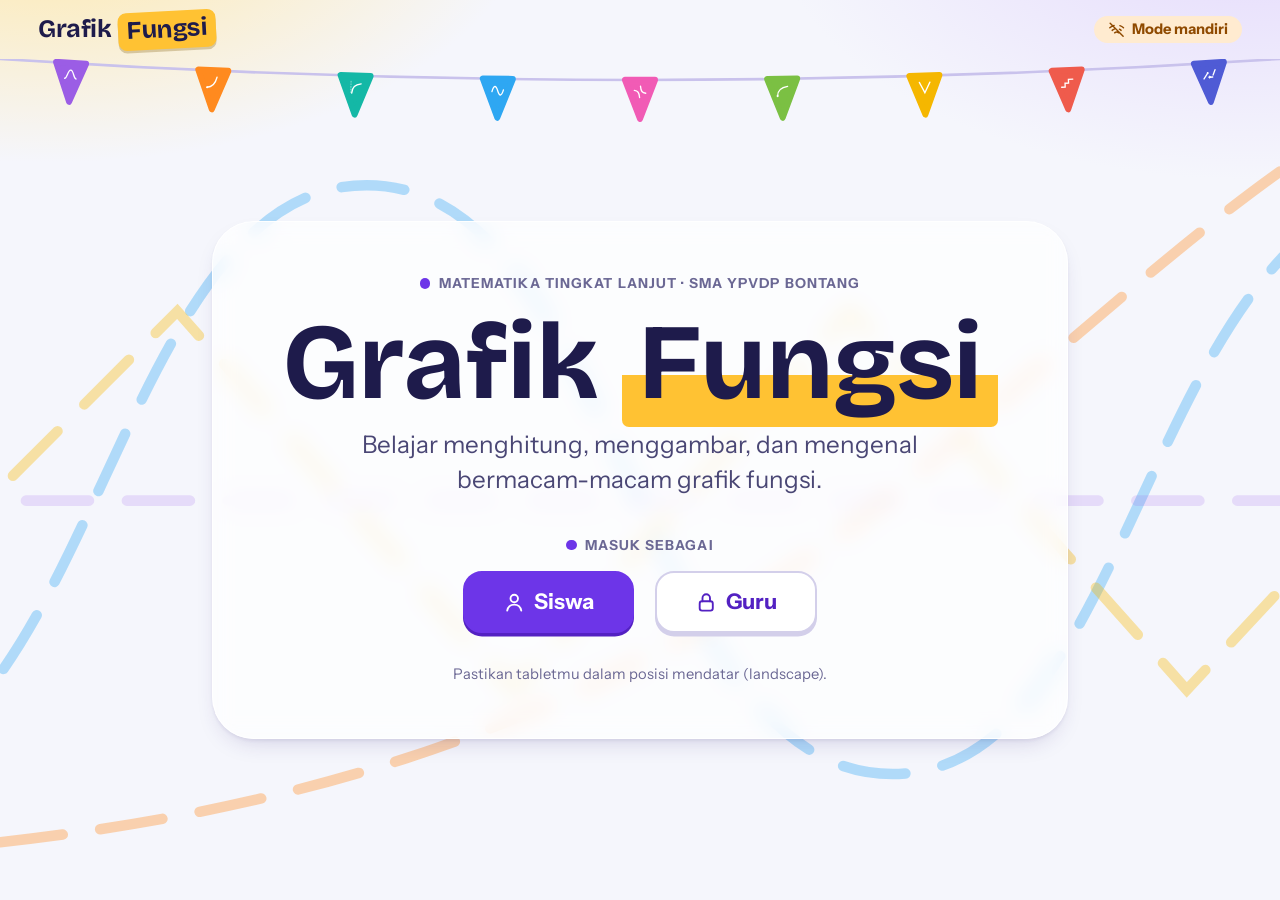
==== index.html @ 0c3e2376 "Sidang presentasi XI-G pertemuan 2: kelas xig2, deck per jenis, layar murid dan guru, bintang, soal," ====
<!doctype html>
<html lang="id">
<head>
<meta charset="utf-8">
<meta name="viewport" content="width=device-width, initial-scale=1, maximum-scale=1, user-scalable=no, viewport-fit=cover">
<meta name="color-scheme" content="light">
<meta name="theme-color" content="#F5F6FC">
<meta name="mobile-web-app-capable" content="yes">
<meta name="robots" content="noindex">
<title>Grafik Fungsi</title>
<style>@font-face{font-family:"Bricolage";font-weight:700;font-display:swap;src:url([data-uri])}@font-face{font-family:"Bricolage";font-weight:400;font-display:swap;src:url([data-uri])}@font-face{font-family:"Instrument";font-weight:400;font-display:swap;src:url([data-uri])}@font-face{font-family:"Instrument";font-weight:700;font-display:swap;src:url([data-uri])}@font-face{font-family:"Lora Math";font-style:italic;font-weight:400;font-display:swap;src:url([data-uri])}</style>
<style>/* Grafik Fungsi — tema cerah. Semua komponen kustom (tanpa tampilan bawaan peramban). Landscape saja. */
:root {
  color-scheme: light;
  --awan: #F5F6FC; --putih: #fff; --tinta: #1E1B4B; --tinta-2: #4A4775; --tinta-3: #6B6894; --garis: #E6E4F4; --garis-2: #D3CFEA;
  --markisa: #6D35E8; --markisa-tua: #5321C2; --markisa-muda: #F3EEFE; --markisa-100: #E4D9FC;
  --mentari: #FFC233; --mentari-100: #FFF1C7; --mentari-800: #7A5600;
  --mint: #12B886; --mint-100: #DDF7EE; --mint-800: #0A6B50;
  --koral: #F2495C; --koral-100: #FFE3E7; --koral-800: #B5192D;
  --jingga: #FF9F1C; --jingga-100: #FFEBD0; --jingga-800: #8F4A00;
  /* sembilan keluarga fungsi */
  --f-poli: #9B5DE5; --f-poli-t: #F0E8FC; --f-poli-d: #5E2CA5;
  --f-eksp: #FF8A1F; --f-eksp-t: #FFEFD9; --f-eksp-d: #A8520A;
  --f-log: #14B8A6; --f-log-t: #DDF8F4; --f-log-d: #0B6B60;
  --f-trig: #2EA7F2; --f-trig-t: #E1F3FE; --f-trig-d: #0A6399;
  --f-rasional: #F15BB5; --f-rasional-t: #FDE6F3; --f-rasional-d: #A3196F;
  --f-akar: #7BC043; --f-akar-t: #EAF7DC; --f-akar-d: #3F6F10;
  --f-mutlak: #F5B700; --f-mutlak-t: #FFF3CC; --f-mutlak-d: #7A5A00;
  --f-tangga: #EF5B4C; --f-tangga-t: #FFE5E1; --f-tangga-d: #A2271B;
  --f-sepotong: #4F5BD5; --f-sepotong-t: #E6E8FB; --f-sepotong-d: #2B3499;
  --r: .9rem; --r-lg: 1.3rem; --bayang: 0 .1rem .2rem rgba(48,30,120,.07), 0 .6rem 1.4rem -.6rem rgba(48,30,120,.22);
  --tampil: "Bricolage", "Segoe UI", system-ui, sans-serif; --isi: "Instrument", "Segoe UI", system-ui, sans-serif; --mat: "Lora Math", "Cambria Math", Cambria, Georgia, "Times New Roman", serif;
  --ease: cubic-bezier(.2,.8,.2,1); --pegas: cubic-bezier(.34,1.56,.64,1);
}
* { box-sizing: border-box; -webkit-tap-highlight-color: transparent; }
html { font-size: max(11px, min(calc(100vw / 74), calc(100vh / 51))); height: 100%; overflow: hidden; -webkit-text-size-adjust: 100%; }
body { margin: 0; height: 100%; overflow: hidden; font-family: var(--isi); font-size: 1.05rem; line-height: 1.45; color: var(--tinta); background: var(--awan); -webkit-font-smoothing: antialiased; user-select: none; -webkit-user-select: none; touch-action: manipulation; overscroll-behavior: none; }
h1, h2, h3, h4 { font-family: var(--tampil); margin: 0 0 .3em; line-height: 1.1; letter-spacing: -.01em; }
h1 { font-size: 2.6rem; } h2 { font-size: 1.9rem; } h3 { font-size: 1.25rem; } p { margin: 0 0 .6em; }
button { font: inherit; color: inherit; }
[hidden] { display: none !important; }
.kode, input { user-select: text; -webkit-user-select: text; }
.muted { color: var(--tinta-3); } .kecil { font-size: .85rem; } .tengah { text-align: center; } .tebal { font-weight: 700; }
.mat { font-family: var(--mat); font-style: italic; }

/* ---------- scrollbar kustom ---------- */
.gulir { overflow: auto; scrollbar-width: thin; scrollbar-color: var(--markisa) transparent; -webkit-overflow-scrolling: touch; }
.gulir::-webkit-scrollbar { width: .55rem; height: .55rem; }
.gulir::-webkit-scrollbar-track { background: transparent; }
.gulir::-webkit-scrollbar-thumb { background: var(--markisa-100); border-radius: 1rem; border: .12rem solid transparent; background-clip: padding-box; }
.gulir::-webkit-scrollbar-thumb:hover, .gulir::-webkit-scrollbar-thumb:active { background: var(--markisa); background-clip: padding-box; }

/* ---------- kerangka aplikasi ---------- */
#app { position: fixed; inset: 0; display: flex; flex-direction: column; background:
  radial-gradient(40rem 22rem at 4% -6rem, #FFE7A3 0, rgba(255,231,163,0) 70%), radial-gradient(40rem 22rem at 98% -5rem, #E4D9FC 0, rgba(228,217,252,0) 70%), var(--awan); }
.bar-atas { flex: none; display: flex; align-items: center; gap: 1rem; padding: .55rem 2.2rem; height: 3.4rem; }
.logo { font-family: var(--tampil); font-weight: 700; font-size: 1.45rem; letter-spacing: -.02em; display: inline-flex; gap: .4rem; align-items: center; }
.logo b { background: var(--mentari); padding: 0 .35em .05em; border-radius: .5rem; transform: rotate(-3deg); display: inline-block; box-shadow: 0 .14rem 0 rgba(122,86,0,.28); }
.bar-atas .ruang { flex: 1; }
.bar-bawah { flex: none; display: flex; align-items: center; gap: .8rem; padding: .6rem 1.4rem .8rem; min-height: 4.2rem; }
.panggung { flex: 1; min-height: 0; position: relative; margin: .4rem 2.2rem 1rem; padding: 0; display: flex; flex-direction: column; }
.layar { position: absolute; inset: 0; display: flex; flex-direction: column; animation: masuk .45s var(--ease) both; }
@keyframes masuk { from { opacity: 0; transform: translateY(.8rem) scale(.99); } to { opacity: 1; transform: none; } }
@keyframes keluar { to { opacity: 0; transform: translateY(-.6rem); } }

/* ---------- komponen ---------- */
.btn { appearance: none; display: inline-flex; align-items: center; justify-content: center; gap: .5rem; min-height: 3rem; padding: 0 1.4rem; border: .14rem solid var(--markisa); border-radius: var(--r); background: var(--markisa); color: #fff; font-weight: 700; font-size: 1.05rem; cursor: pointer; box-shadow: 0 .2rem 0 var(--markisa-tua); transition: transform .08s, box-shadow .08s, background .15s, opacity .2s; touch-action: manipulation; white-space: nowrap; }
.btn:active { transform: translateY(.2rem); box-shadow: 0 0 0 var(--markisa-tua); }
.btn.sekunder { background: #fff; color: var(--markisa-tua); border-color: var(--garis-2); box-shadow: 0 .2rem 0 var(--garis-2); }
.btn.hijau { background: var(--mint); border-color: var(--mint); color: #04382A; box-shadow: 0 .2rem 0 #0C8F69; }
.btn.sorot { background: var(--mentari); border-color: var(--mentari); color: var(--tinta); box-shadow: 0 .2rem 0 #C79300; }
.btn.bahaya { background: var(--koral); border-color: var(--koral); box-shadow: 0 .2rem 0 #C32F42; }
.btn.besar { min-height: 3.6rem; font-size: 1.25rem; padding: 0 2.2rem; border-radius: 1.1rem; }
.btn.kecil { min-height: 2.4rem; padding: 0 .9rem; font-size: .9rem; border-radius: .7rem; }
.btn[disabled], .btn.mati { opacity: .45; pointer-events: none; box-shadow: none; }
.btn.denyut { animation: denyut 1.6s infinite; }
@keyframes denyut { 0%,100% { box-shadow: 0 .2rem 0 var(--markisa-tua), 0 0 0 0 rgba(109,53,232,.5); } 60% { box-shadow: 0 .2rem 0 var(--markisa-tua), 0 0 0 .9rem rgba(109,53,232,0); } }
.kartu { background: #fff; border: 1px solid var(--garis); border-radius: var(--r-lg); box-shadow: var(--bayang); padding: 1.1rem 1.3rem; }
.chip { display: inline-flex; align-items: center; gap: .4rem; padding: .15rem .8rem; border-radius: 99px; font-weight: 700; font-size: .85rem; background: var(--markisa-muda); color: var(--markisa-tua); white-space: nowrap; }
.chip.ok { background: var(--mint-100); color: var(--mint-800); } .chip.warn { background: var(--jingga-100); color: var(--jingga-800); } .chip.bad { background: var(--koral-100); color: var(--koral-800); } .chip.abu { background: #EEEDF7; color: var(--tinta-2); } .chip.sorot { background: var(--mentari-100); color: var(--mentari-800); }
.ik { width: 1.3rem; height: 1.3rem; flex: none; stroke: currentColor; fill: none; stroke-width: 2; stroke-linecap: round; stroke-linejoin: round; }
.ik.besar { width: 2rem; height: 2rem; } .ik.kecil { width: 1rem; height: 1rem; }
.eyebrow { display: inline-flex; align-items: center; gap: .5rem; font-size: .8rem; font-weight: 700; letter-spacing: .08em; text-transform: uppercase; color: var(--tinta-3); margin-bottom: .3rem; }
.eyebrow::before { content: ""; width: .6rem; height: .6rem; border-radius: 50%; background: var(--t, var(--markisa)); }
.baris { display: flex; gap: .8rem; align-items: center; } .kolom { display: flex; flex-direction: column; gap: .8rem; }
.fx-poli { --t: var(--f-poli); --tt: var(--f-poli-t); --td: var(--f-poli-d); } .fx-eksp { --t: var(--f-eksp); --tt: var(--f-eksp-t); --td: var(--f-eksp-d); }
.fx-log { --t: var(--f-log); --tt: var(--f-log-t); --td: var(--f-log-d); } .fx-trig { --t: var(--f-trig); --tt: var(--f-trig-t); --td: var(--f-trig-d); }
.fx-rasional { --t: var(--f-rasional); --tt: var(--f-rasional-t); --td: var(--f-rasional-d); } .fx-akar { --t: var(--f-akar); --tt: var(--f-akar-t); --td: var(--f-akar-d); }
.fx-mutlak { --t: var(--f-mutlak); --tt: var(--f-mutlak-t); --td: var(--f-mutlak-d); } .fx-tangga { --t: var(--f-tangga); --tt: var(--f-tangga-t); --td: var(--f-tangga-d); }
.fx-sepotong { --t: var(--f-sepotong); --tt: var(--f-sepotong-t); --td: var(--f-sepotong-d); }
.ubin { width: 3rem; height: 3rem; border-radius: .95rem; display: grid; place-items: center; flex: none; padding: .6rem; color: #fff; background: var(--t, var(--markisa)); box-shadow: 0 .2rem 0 rgba(30,27,75,.18); }
.ubin svg { width: 100%; height: 100%; stroke: currentColor; fill: none; stroke-width: 3; stroke-linecap: round; stroke-linejoin: round; }

/* ---------- dialog / popup ---------- */
.tirai { position: fixed; inset: 0; z-index: 500; background: rgba(30,27,75,.5); backdrop-filter: blur(.25rem); display: grid; place-items: center; padding: 1.5rem; animation: pudar .22s both; }
.tirai.tutup { animation: pudar-keluar .2s both; }
@keyframes pudar { from { opacity: 0; } } @keyframes pudar-keluar { to { opacity: 0; } }
.dialog { background: #fff; border-radius: 1.6rem; box-shadow: 0 2rem 4rem -1rem rgba(30,27,75,.5); width: min(46rem, 100%); max-height: 100%; display: flex; flex-direction: column; animation: muncul .35s var(--pegas) both; overflow: hidden; }
.tirai.tutup .dialog { animation: hilang .18s both; }
@keyframes muncul { from { opacity: 0; transform: scale(.88) translateY(1rem); } } @keyframes hilang { to { opacity: 0; transform: scale(.94); } }
.dialog .kepala { padding: 1.2rem 1.6rem .4rem; display: flex; gap: .8rem; align-items: center; }
.dialog .kepala h3 { margin: 0; font-size: 1.5rem; }
.dialog .badan { padding: .4rem 1.6rem 1rem; flex: 1; min-height: 0; font-size: 1.1rem; }
.dialog .kaki { padding: .8rem 1.6rem 1.3rem; display: flex; gap: .8rem; justify-content: flex-end; flex-wrap: wrap; }
.dialog.lebar { width: min(64rem, 100%); }
.dialog .tutup-x { margin-left: auto; width: 2.4rem; height: 2.4rem; border-radius: 50%; border: 0; background: #EEEDF7; display: grid; place-items: center; cursor: pointer; }
.toast { position: fixed; left: 50%; bottom: 5rem; transform: translateX(-50%); z-index: 600; background: var(--tinta); color: #fff; padding: .7rem 1.4rem; border-radius: 99px; font-weight: 700; box-shadow: var(--bayang); animation: naik .3s var(--pegas) both; display: flex; gap: .6rem; align-items: center; }
@keyframes naik { from { opacity: 0; transform: translate(-50%, 1rem); } }

/* ---------- papan ketik kustom ---------- */
.papan-ketik { display: grid; gap: .5rem; margin-top: .6rem; }
.papan-ketik .tampil { display: flex; gap: .5rem; justify-content: center; margin-bottom: .4rem; }
.papan-ketik .sel { width: 3.2rem; height: 4rem; border-radius: .9rem; border: .14rem solid var(--garis-2); display: grid; place-items: center; font-family: var(--tampil); font-weight: 700; font-size: 2rem; background: #fff; }
.papan-ketik .sel.isi { border-color: var(--markisa); background: var(--markisa-muda); color: var(--markisa-tua); }
.papan-ketik .tuts { display: grid; gap: .45rem; grid-template-columns: repeat(var(--kol, 8), 1fr); }
.papan-ketik .tut { min-height: 3rem; border-radius: .8rem; border: .12rem solid var(--garis); background: #fff; font-weight: 700; font-size: 1.2rem; cursor: pointer; box-shadow: 0 .15rem 0 var(--garis-2); touch-action: manipulation; }
.papan-ketik .tut:active { transform: translateY(.15rem); box-shadow: none; background: var(--markisa-muda); }
.papan-ketik .tut.fungsi { background: #EEEDF7; font-size: .95rem; }

/* ---------- putar tablet (hanya landscape) ---------- */
#putar { position: fixed; inset: 0; z-index: 9999; display: none; flex-direction: column; align-items: center; justify-content: center; gap: 2rem; background: linear-gradient(160deg, #6D35E8, #4F5BD5 55%, #2EA7F2); color: #fff; text-align: center; padding: 2rem; }
@media (orientation: portrait) { #putar { display: flex; } #app { visibility: hidden; } }
#putar h2 { color: #fff; font-size: 7vw; } #putar p { font-size: 4vw; opacity: .9; max-width: 80vw; }
.tablet { width: 28vw; height: 40vw; border: .9vw solid #fff; border-radius: 3.2vw; position: relative; animation: putar 3.2s var(--ease) infinite; box-shadow: 0 2vw 5vw rgba(0,0,0,.25); background: rgba(255,255,255,.12); }
.tablet::before { content: ""; position: absolute; left: 50%; bottom: 2.4vw; width: 5vw; height: 1vw; margin-left: -2.5vw; background: #fff; border-radius: 1vw; }
.tablet::after { content: ""; position: absolute; inset: 5vw 3vw 6vw; border-radius: 1.2vw; background: repeating-linear-gradient(0deg, rgba(255,255,255,.35) 0 1vw, transparent 1vw 3vw); }
@keyframes putar { 0%, 15% { transform: rotate(0); } 55%, 85% { transform: rotate(-90deg); } 100% { transform: rotate(0); } }
@media (prefers-reduced-motion: reduce) { .tablet, .btn.denyut { animation: none; } }

/* ---------- rumus ---------- */
.rumus { font-family: var(--mat); font-size: 3.2rem; line-height: 1.3; white-space: pre; }
.rumus .v { font-style: italic; } .rumus .tok { display: inline-block; transition: color .3s; }
.warna-x { color: var(--f-eksp); } .warna-y { color: var(--mint); } .warna-hasil { color: var(--markisa); }

.layar-angka { text-align: center; font-family: var(--tampil); font-size: 3rem; font-weight: 700; padding: .4rem; margin: .6rem auto; max-width: 18rem; border-radius: 1rem; background: var(--markisa-muda); color: var(--markisa-tua); min-height: 4.4rem; } .layar-angka.kosong { color: var(--garis-2); }
.tuts-angka { display: grid; grid-template-columns: repeat(3, 1fr); gap: .5rem; max-width: 18rem; margin: 0 auto; } .tuts-angka .tut { min-height: 3.3rem; border-radius: .8rem; border: .12rem solid var(--garis); background: #fff; font-weight: 700; font-size: 1.4rem; cursor: pointer; box-shadow: 0 .15rem 0 var(--garis-2); } .tuts-angka .tut:active { transform: translateY(.15rem); box-shadow: none; background: var(--markisa-muda); } .tuts-angka .tut.fungsi { background: #EEEDF7; }
.teks-soal-d { font-size: 1.5rem; line-height: 1.4; text-align: center; } .teks-soal-d i, .teks-soal i { font-family: var(--mat); }

/* ---------- matematika ---------- */
sup { font-size: .68em; line-height: 0; vertical-align: baseline; position: relative; top: -.62em; margin-left: .04em; } i { font-family: var(--mat); padding-right: .07em; }
.frak { display: inline-flex; flex-direction: column; align-items: center; vertical-align: middle; line-height: 1.15; font-size: .85em; } .frak .at { border-bottom: .08em solid currentColor; padding: 0 .25em; } .frak .bw { padding: 0 .25em; }
.akar { display: inline-flex; align-items: flex-end; } .akar .di { border-top: .07em solid currentColor; padding: 0 .15em; margin-left: -.04em; }
.cabang { display: inline-flex; align-items: center; gap: .3em; white-space: nowrap; } .kurawal { font-size: 3em; line-height: 1; font-weight: 300; transform: scaleX(.6); font-family: var(--isi); } .isi-cabang { display: flex; flex-direction: column; gap: .2em; text-align: left; }

sub { font-size: .68em; line-height: 0; vertical-align: baseline; position: relative; top: .32em; margin-left: .03em; }
.umum { margin-top: .5rem; padding-top: .45rem; border-top: .1rem dashed rgba(0,0,0,.18); font-family: var(--mat); font-size: 1.12rem; font-style: normal; font-weight: 400; line-height: 1.5; color: var(--td); } .umum span { display: block; font-family: var(--isi); font-size: .72rem; letter-spacing: .09em; text-transform: uppercase; font-weight: 700; margin-bottom: .1rem; opacity: .85; }

/* Pengantar (animasi bergaya motion graphic). Dipakai bersama oleh tablet siswa dan layar guru. */
.intro { position: absolute; inset: 0; display: flex; flex-direction: column; }
.intro .kepala-intro { flex: none; display: flex; align-items: center; gap: .8rem; padding: .5rem 1rem; margin-bottom: .7rem; background: #fff; border: 1px solid var(--garis); border-radius: 1.3rem; box-shadow: var(--bayang); }
.intro .kepala-intro h2 { margin: 0; font-size: 1.5rem; }
.intro .adegan { flex: 1; min-height: 0; position: relative; display: flex; align-items: stretch; justify-content: center; padding-bottom: .2rem; }
.intro .kendali { flex: none; display: flex; align-items: center; gap: .8rem; padding: .55rem .9rem; margin-top: .7rem; background: #fff; border: 1px solid var(--garis); border-radius: 1.3rem; box-shadow: var(--bayang); }
.intro .titik-langkah { flex: 1; display: flex; gap: .45rem; justify-content: center; }
.intro .titik-langkah i { width: .7rem; height: .7rem; border-radius: 50%; background: var(--garis-2); transition: all .3s var(--ease); }
.intro .titik-langkah i.sudah { background: var(--markisa-100); } .intro .titik-langkah i.aktif { width: 2rem; border-radius: .5rem; background: var(--markisa); }
.hero { margin: auto; text-align: center; max-width: 56rem; padding: 2rem 3rem; }
.hero h1 { font-size: 3.6rem; } .hero .hl { background: linear-gradient(transparent 58%, var(--mentari) 58%); padding: 0 .2em; }
.hero p { font-size: 1.35rem; color: var(--tinta-2); }
.pita { display: inline-flex; align-items: center; gap: .6rem; padding: .5rem 1.2rem; border-radius: 99px; background: var(--f-eksp-t); color: var(--f-eksp-d); font-weight: 700; font-size: 1.3rem; }
.sorotan { background: var(--mentari-100); border-radius: 1rem; padding: .8rem 1.2rem; font-size: 1.25rem; font-weight: 600; color: #5A4300; }
.subst { margin: auto; width: 100%; max-width: 62rem; display: flex; flex-direction: column; gap: .6rem; align-items: center; }
.subst .rumus { display: flex; align-items: baseline; gap: .1rem; }
.subst .rumus .tok { display: inline-block; min-width: .1rem; }
.subst .rumus .slot { color: var(--f-eksp); font-weight: 700; }
.subst .rumus .hasil { color: var(--mint); font-weight: 700; } .subst .rumus .antara { color: var(--markisa); font-weight: 700; }
.subst .baris-rumus { min-height: 4.4rem; display: flex; align-items: center; justify-content: center; opacity: 0; transform: translateY(.8rem); }
.subst .cip-x { display: inline-flex; align-items: center; gap: .5rem; background: var(--f-eksp); color: #fff; font-family: var(--mat); font-style: italic; font-size: 2rem; font-weight: 700; padding: .2rem 1.1rem; border-radius: 1rem; box-shadow: 0 .25rem 0 rgba(143,74,0,.35); opacity: 0; }
.subst .titik-hasil { opacity: 0; display: inline-flex; gap: .7rem; align-items: center; background: var(--markisa-muda); border: .14rem solid var(--markisa); border-radius: 1.2rem; padding: .5rem 1.4rem; font-size: 1.6rem; font-weight: 700; color: var(--markisa-tua); }
.subst .titik-hasil .mat { font-size: 2rem; }
.terbang { position: fixed; z-index: 300; pointer-events: none; background: var(--f-eksp); color: #fff; font-family: var(--mat); font-style: italic; font-weight: 700; font-size: 1.8rem; padding: .1rem .8rem; border-radius: .8rem; }
.mesin-adegan { flex: 1; display: grid; grid-template-columns: 1fr 1.25fr 1fr; gap: 1rem; align-items: center; padding: .4rem 0; }
.baki { background: #fff; border: .14rem dashed var(--garis-2); border-radius: 1.3rem; padding: .8rem; min-height: 15rem; display: flex; flex-direction: column; gap: .6rem; align-items: center; }
.baki h4 { margin: 0 0 .2rem; font-size: 1.05rem; color: var(--tinta-3); text-transform: uppercase; letter-spacing: .06em; }
.chip-angka { min-width: 4.8rem; padding: .5rem 1rem; border-radius: 1rem; text-align: center; font-family: var(--mat); font-style: italic; font-weight: 700; font-size: 2rem; cursor: grab; background: var(--f-eksp); color: #fff; box-shadow: 0 .25rem 0 rgba(143,74,0,.35); user-select: none; touch-action: none; animation: goyang 2.4s ease-in-out infinite; }
.chip-angka.pakai { animation: none; opacity: .25; pointer-events: none; }
.chip-angka.keluar { background: var(--mint); box-shadow: 0 .25rem 0 rgba(10,107,80,.4); cursor: default; animation: none; }
@keyframes goyang { 0%,100% { transform: rotate(-2deg); } 50% { transform: rotate(2deg) translateY(-.15rem); } }
.mesin { position: relative; background: linear-gradient(160deg, #6D35E8, #4F5BD5); border-radius: 2rem; color: #fff; padding: 1.1rem 1.3rem 1.4rem; text-align: center; box-shadow: 0 .6rem 0 #3C169A, 0 2rem 3rem -1rem rgba(60,22,154,.5); }
.mesin .judul-mesin { font-family: var(--mat); font-size: 1.9rem; font-weight: 700; margin-bottom: .6rem; }
.mesin .lubang { margin: 0 auto; width: 70%; height: 4.2rem; border-radius: 1rem; background: rgba(0,0,0,.28); display: grid; place-items: center; font-size: 1rem; color: rgba(255,255,255,.75); border: .14rem dashed rgba(255,255,255,.4); transition: all .2s; }
.mesin .lubang.sambut { background: rgba(255,194,51,.35); border-color: var(--mentari); transform: scale(1.04); }
.mesin .roda-baris { display: flex; justify-content: center; gap: .6rem; margin: .8rem 0; }
.roda { width: 3.8rem; height: 3.8rem; } .roda svg { width: 100%; height: 100%; }
.mesin.jalan .roda svg { animation: gir 1.1s linear infinite; } .mesin.jalan .roda:nth-child(2) svg { animation-direction: reverse; }
@keyframes gir { to { transform: rotate(360deg); } }
.mesin.jalan { animation: getar .12s linear infinite; }
@keyframes getar { 0% { transform: translate(0,0); } 25% { transform: translate(.12rem,-.08rem); } 75% { transform: translate(-.12rem,.08rem); } }
.layar-hitung { background: #0F0C2E; border-radius: .9rem; padding: .5rem; min-height: 3rem; font-family: var(--mat); font-size: 1.5rem; color: #9CF5D3; display: grid; place-items: center; }
.corong { margin: .6rem auto 0; width: 34%; height: 1.4rem; background: rgba(0,0,0,.35); border-radius: 0 0 1.2rem 1.2rem; }
.panel-titik { margin-top: .6rem; background: #fff; border: 1px solid var(--garis); border-radius: 1.2rem; padding: .6rem 1rem; display: flex; align-items: center; gap: .6rem; flex-wrap: wrap; min-height: 3.6rem; }
.panel-titik .lab { font-weight: 700; color: var(--tinta-3); font-size: .9rem; text-transform: uppercase; letter-spacing: .05em; }
.cip-titik { display: inline-flex; align-items: center; padding: .15rem .8rem; border-radius: .8rem; background: var(--markisa-muda); color: var(--markisa-tua); font-weight: 700; font-size: 1.15rem; border: .1rem solid var(--markisa-100); }
.plot-adegan { flex: 1; display: grid; grid-template-columns: 17rem 1fr; gap: 1rem; min-height: 0; }
.tabel-titik { background: #fff; border: 1px solid var(--garis); border-radius: 1.2rem; padding: .8rem; display: flex; flex-direction: column; gap: .4rem; align-self: center; }
.tabel-titik .b { display: grid; grid-template-columns: 1fr 1fr; gap: .4rem; text-align: center; font-weight: 700; padding: .35rem; border-radius: .7rem; font-size: 1.2rem; background: #F8F7FD; transition: all .3s; }
.tabel-titik .b.kepala { background: transparent; font-size: .85rem; color: var(--tinta-3); text-transform: uppercase; letter-spacing: .04em; }
.tabel-titik .b.sorot { background: var(--mentari-100); transform: scale(1.06); box-shadow: 0 .3rem 1rem -.3rem rgba(122,86,0,.4); }
.tabel-titik .b.selesai { background: var(--markisa-muda); color: var(--markisa-tua); }
.kotak-grafik { position: relative; min-height: 0; display: flex; flex-direction: column; }
.kotak-grafik .wadah { flex: 1; min-height: 0; background: #fff; border: 1px solid var(--garis); border-radius: 1.4rem; padding: .6rem; box-shadow: var(--bayang); }
.kotak-grafik .keterangan { position: static; flex: none; margin: 0 0 .5rem .3rem; display: flex; gap: .5rem; flex-wrap: wrap; }
.denyut-label { animation: denyutl 1s ease-in-out 3; } @keyframes denyutl { 50% { transform: scale(1.35); } }
.galeri { flex: 1; display: grid; grid-template-columns: 14rem 1fr; gap: 1rem; min-height: 0; }
.galeri .daftar { display: flex; flex-direction: column; gap: .35rem; padding-right: .3rem; }
.galeri .tab { display: flex; align-items: center; gap: .6rem; padding: .35rem .6rem .35rem .4rem; border-radius: 1rem; border: .12rem solid transparent; background: #fff; cursor: pointer; text-align: left; font-weight: 700; font-size: .95rem; color: var(--tinta-2); position: relative; }
.galeri .tab .ubin { width: 2.2rem; height: 2.2rem; padding: .4rem; border-radius: .7rem; }
.galeri .tab.aktif { border-color: var(--t); background: var(--tt); color: var(--td); } .galeri .tab .centang { margin-left: auto; flex: none; color: var(--mint); opacity: 0; } .galeri .tab.lihat .centang { opacity: 1; }
.galeri .isi { display: grid; grid-template-columns: 1.15fr 1fr; gap: 1rem; min-height: 0; animation: masuk .4s var(--ease) both; }
.galeri .info { display: flex; flex-direction: column; gap: .7rem; min-height: 0; }
.galeri .rumus-kartu { background: var(--tt); border-radius: 1.2rem; padding: .7rem 1.1rem; color: var(--td); }
.galeri .rumus-kartu .mat { font-size: 2.1rem; font-style: normal; font-weight: 700; line-height: 1.2; }
.galeri ul { margin: .2rem 0 0; padding-left: 1.2rem; font-size: 1.05rem; } .galeri li { margin: .2rem 0; }
.seg-varian { display: flex; gap: .4rem; flex-wrap: wrap; }
.seg-varian button { border: .12rem solid var(--garis-2); background: #fff; border-radius: 99px; padding: .25rem .9rem; font-weight: 700; font-size: .9rem; cursor: pointer; color: var(--tinta-2); }
.seg-varian button.aktif { background: var(--t); border-color: var(--t); color: #fff; }
.tujuan-daftar { margin: auto; max-width: 56rem; display: flex; flex-direction: column; gap: .8rem; width: 100%; }
.tujuan { display: flex; gap: 1rem; align-items: center; background: #fff; border: 1px solid var(--garis); border-radius: 1.3rem; padding: .9rem 1.3rem; font-size: 1.3rem; font-weight: 600; box-shadow: var(--bayang); opacity: 0; transform: translateX(2rem); }
.tujuan .no { width: 2.8rem; height: 2.8rem; border-radius: 50%; background: var(--markisa); color: #fff; display: grid; place-items: center; font-family: var(--tampil); font-weight: 700; font-size: 1.4rem; flex: none; }
.konfeti { position: fixed; width: .6rem; height: 1rem; z-index: 450; pointer-events: none; border-radius: .15rem; }

.layar-hitung { white-space: nowrap; overflow: hidden; display: block; text-align: center; line-height: 2.1rem; }

.kecepatan { display: flex; align-items: center; gap: .35rem; padding: .2rem .3rem .2rem .7rem; border: 1px solid var(--garis); border-radius: 99px; background: #F8F7FD; } .kecepatan button { min-width: 2.6rem; min-height: 2.2rem; border: 0; border-radius: 99px; background: transparent; font-weight: 700; color: var(--tinta-2); cursor: pointer; } .kecepatan button.aktif { background: var(--markisa); color: #fff; box-shadow: 0 .12rem 0 var(--markisa-tua); }
.chip-angka.ketuk { cursor: pointer; }

/* Tata letak layar-layar aplikasi (landscape). */
.layar.tengah-layar { align-items: center; justify-content: center; text-align: center; }
.tengah-isi { display: flex; flex-direction: column; align-items: center; justify-content: center; gap: .8rem; text-align: center; max-width: 50rem; margin: auto; }
.umpan { display: flex; gap: .6rem; align-items: center; padding: .6rem 1rem; border-radius: 1rem; background: var(--markisa-muda); color: var(--markisa-tua); font-weight: 600; }
.umpan.ok { background: var(--mint-100); color: var(--mint-800); } .umpan.hint { background: var(--mentari-100); color: var(--mentari-800); }
.spinner { width: 3.4rem; height: 3.4rem; border-radius: 50%; border: .4rem solid var(--markisa-100); border-top-color: var(--markisa); animation: gir 1s linear infinite; } @keyframes gir { to { transform: rotate(360deg); } }

/* selamat datang */
.welcome { position: absolute; inset: -.4rem -2.2rem -1rem; display: grid; place-items: center; overflow: hidden; text-align: center; }
.welcome .bg-kurva { position: absolute; inset: 0; } .welcome .bg-kurva svg { width: 100%; height: 100%; } .welcome .bg-kurva path { stroke-dasharray: 30 18; animation: alir 14s linear infinite; } @keyframes alir { to { stroke-dashoffset: -480; } }
.garland-welcome { position: absolute; left: 0; right: 0; top: -.4rem; height: 4.6rem; pointer-events: none; }
.isi-welcome { position: relative; z-index: 2; display: flex; flex-direction: column; align-items: center; gap: .6rem; padding: 3rem 4rem; background: rgba(255,255,255,.72); backdrop-filter: blur(.6rem); border-radius: 2.4rem; box-shadow: var(--bayang); border: 1px solid rgba(255,255,255,.9); animation: masuk .8s var(--ease) both; }
.judul-besar { font-size: 6.2rem; margin: 0; line-height: 1; } .judul-besar .hl { background: linear-gradient(transparent 60%, var(--mentari) 60%); padding: 0 .15em; border-radius: .4rem; }
.isi-welcome .sub { font-size: 1.4rem; color: var(--tinta-2); max-width: 40rem; margin-bottom: 1.2rem; }

/* kelas dan nama */
.kartu-kelas { display: flex; align-items: center; gap: 1.4rem; padding: 1.4rem 2rem; min-width: 34rem; text-align: left; background: #fff; border: .16rem solid var(--markisa); border-radius: 1.6rem; box-shadow: 0 .3rem 0 var(--markisa-tua), var(--bayang); cursor: pointer; }
.kartu-kelas:active { transform: translateY(.25rem); box-shadow: none; } .kartu-kelas .ubin { width: 4.6rem; height: 4.6rem; } .kartu-kelas .kelas-nama { font-family: var(--tampil); font-size: 2.2rem; font-weight: 700; } .kartu-kelas > .ik { margin-left: auto; color: var(--markisa); }
.nama-wrap { position: absolute; inset: 0; display: flex; flex-direction: column; }
.grid-nama { flex: 1; min-height: 0; display: grid; grid-template-columns: repeat(6, 1fr); grid-template-rows: repeat(4, 1fr); gap: .7rem; padding-bottom: .6rem; }
.tile-nama { position: relative; display: flex; flex-direction: column; align-items: center; justify-content: center; gap: .4rem; padding: .5rem .4rem; background: #fff; border: .12rem solid var(--garis); border-radius: 1.2rem; cursor: pointer; box-shadow: 0 .15rem 0 var(--garis-2); text-align: center; transition: transform .12s, border-color .15s; }
.tile-nama:active { transform: scale(.96); border-color: var(--t); }
.tile-nama .av { width: 2.8rem; height: 2.8rem; border-radius: 50%; background: var(--t); color: #fff; display: grid; place-items: center; font-family: var(--tampil); font-weight: 700; font-size: 1.05rem; }
.tile-nama .nm { font-weight: 700; font-size: .92rem; line-height: 1.15; max-height: 2.4em; overflow: hidden; }
.tile-nama.dipakai { background: #F4F3FA; } .tile-nama.dipakai .nm { color: var(--tinta-3); }
.tile-nama .lencana-n { position: absolute; top: .35rem; right: .35rem; display: inline-flex; gap: .2rem; align-items: center; font-size: .68rem; font-weight: 700; padding: .1rem .45rem; border-radius: 99px; background: var(--jingga-100); color: var(--jingga-800); }

/* tes awal */
.tes-wrap { position: absolute; inset: 0; display: grid; grid-template-columns: 1fr 19rem; gap: 1rem; }
.soal-kartu { display: flex; flex-direction: column; min-height: 0; padding: 1.4rem 1.8rem; }
.teks-soal { font-size: 2.2rem; line-height: 1.4; margin: .2rem 0 1.1rem; } .teks-soal i, .opsi i { font-family: var(--mat); }
.opsi-wrap { display: grid; grid-template-columns: 1fr 1fr; gap: .7rem; }
.opsi { display: flex; gap: .8rem; align-items: center; text-align: left; width: 100%; min-height: 5rem; padding: .6rem 1rem; border: .14rem solid var(--garis); border-radius: 1rem; background: #fff; font-size: 1.45rem; font-weight: 600; cursor: pointer; transition: border-color .15s, background .15s, transform .08s; touch-action: manipulation; }
.opsi:active { transform: scale(.985); } .opsi.pilih { border-color: var(--markisa); background: var(--markisa-muda); }
.opsi .huruf { flex: none; width: 2.5rem; height: 2.5rem; border-radius: .8rem; background: #EEEBFA; display: grid; place-items: center; font-family: var(--tampil); font-weight: 700; color: var(--tinta-2); }
.opsi.pilih .huruf { background: var(--markisa); color: #fff; } .opsi.benar { border-color: var(--mint); background: var(--mint-100); } .opsi.benar .huruf { background: var(--mint); color: #04382A; } .opsi.salah { border-color: var(--koral); background: var(--koral-100); } .opsi.salah .huruf { background: var(--koral); color: #fff; }
.tes-samping { display: flex; flex-direction: column; gap: .7rem; min-height: 0; background: #fff; border: 1px solid var(--garis); border-radius: var(--r-lg); padding: 1rem; box-shadow: var(--bayang); }
.timer { display: flex; align-items: center; justify-content: center; gap: .6rem; font-family: var(--tampil); font-size: 2.6rem; color: var(--markisa-tua); background: var(--markisa-muda); border-radius: 1.1rem; padding: .4rem; } .timer.merah { background: var(--koral-100); color: var(--koral-800); animation: denyutm 1s infinite; } @keyframes denyutm { 50% { opacity: .6; } }
.nomor-grid { display: grid; grid-template-columns: repeat(5, 1fr); gap: .4rem; } .nomor-grid .no { min-height: 3rem; border-radius: .8rem; border: .12rem solid var(--garis-2); background: #fff; font-weight: 700; font-size: 1.2rem; cursor: pointer; color: var(--tinta-3); }
.nomor-grid .no.isi { background: var(--markisa-muda); border-color: var(--markisa-100); color: var(--markisa-tua); } .nomor-grid .no.aktif { background: var(--markisa); border-color: var(--markisa); color: #fff; box-shadow: 0 .18rem 0 var(--markisa-tua); }
.tes-samping .btn { margin-top: auto; }
.aturan { list-style: none; padding: 0; margin: 0; display: grid; gap: .55rem; } .aturan li { display: flex; gap: .7rem; align-items: flex-start; } .aturan li::before { content: ""; flex: none; width: .7rem; height: .7rem; border-radius: 50%; background: var(--markisa); margin-top: .6rem; }

/* hasil */
.hasil-wrap { position: absolute; inset: 0; display: grid; grid-template-columns: 24rem 1fr; gap: 1.2rem; }
.hasil-skor { display: flex; flex-direction: column; justify-content: center; align-items: center; }
.cincin { position: relative; width: 12.5rem; height: 12.5rem; margin: .4rem auto; } .cincin svg { width: 100%; height: 100%; transform: rotate(-90deg); } .cincin .pusat { position: absolute; inset: 0; display: grid; place-content: center; text-align: center; } .cincin .pusat b { font-family: var(--tampil); font-size: 4.4rem; line-height: 1; color: var(--markisa-tua); }
.hasil-kanan { display: flex; flex-direction: column; gap: .7rem; min-height: 0; }
.nomor-hasil { display: grid; grid-template-columns: repeat(5, 1fr); gap: .6rem; }
.no-h { display: flex; flex-direction: column; align-items: center; gap: .2rem; padding: .8rem .3rem; border-radius: 1.1rem; border: .14rem solid; cursor: pointer; font-weight: 700; } .no-h b { font-family: var(--tampil); font-size: 2rem; line-height: 1; }
.no-h.benar { background: var(--mint-100); border-color: var(--mint); color: var(--mint-800); } .no-h.salah { background: var(--koral-100); border-color: var(--koral); color: var(--koral-800); } .no-h:active { transform: scale(.96); }
.kode-besar { display: flex; gap: .6rem; justify-content: center; margin: 1rem 0; } .kode-besar span { width: 4.6rem; height: 5.8rem; border-radius: 1.1rem; background: var(--markisa-muda); border: .16rem solid var(--markisa); display: grid; place-items: center; font-family: var(--tampil); font-weight: 700; font-size: 3.4rem; color: var(--markisa-tua); animation: pop .5s var(--pegas) both; } .kode-besar span:nth-child(2) { animation-delay: .06s; } .kode-besar span:nth-child(3) { animation-delay: .12s; } .kode-besar span:nth-child(4) { animation-delay: .18s; } .kode-besar span:nth-child(5) { animation-delay: .24s; } @keyframes pop { from { opacity: 0; transform: scale(.5); } }

/* kelompok */
.kel-wrap { position: absolute; inset: 0; display: flex; flex-direction: column; gap: .6rem; }
.grid-kel { flex: 1; min-height: 0; display: grid; grid-template-columns: repeat(4, 1fr); gap: .8rem; }
.kel-kartu { background: #fff; border: .12rem solid var(--garis); border-radius: 1.3rem; padding: .8rem; display: flex; flex-direction: column; gap: .3rem; min-height: 0; overflow: hidden; box-shadow: var(--bayang); }
.kel-kartu.saya { border-color: var(--markisa); box-shadow: 0 0 0 .3rem var(--markisa-100), var(--bayang); background: linear-gradient(#F3EEFE, #fff 35%); }
.kel-judul { display: flex; justify-content: space-between; align-items: center; font-family: var(--tampil); font-weight: 700; font-size: 1.25rem; margin-bottom: .2rem; }
.kel-nama { display: flex; align-items: center; gap: .5rem; font-size: .9rem; font-weight: 600; padding: .2rem .3rem; border-radius: .7rem; } .kel-nama.aku { background: var(--mentari-100); }
.av2 { width: 1.7rem; height: 1.7rem; border-radius: 50%; background: var(--t); color: #fff; display: grid; place-items: center; font-size: .65rem; font-weight: 700; flex: none; }

.grid-kel.g9 { grid-template-columns: repeat(3, 1fr); grid-auto-rows: min-content; gap: .5rem; overflow: auto; } .grid-kel.g9 .kel-kartu { padding: .35rem .6rem; } .grid-kel.g9 .kel-nama { font-size: .85rem; margin: .1rem 0; }

.tabs-guru { display: flex; gap: .4rem; background: #fff; border: 1px solid var(--garis); border-radius: 99px; padding: .25rem; box-shadow: var(--bayang); }
.tabs-guru button { display: inline-flex; gap: .45rem; align-items: center; min-height: 2.5rem; padding: 0 1.1rem; border: 0; border-radius: 99px; background: transparent; font-weight: 700; color: var(--tinta-2); cursor: pointer; }
.tabs-guru button.aktif { background: var(--markisa); color: #fff; box-shadow: 0 .15rem 0 var(--markisa-tua); }
.pantau, .kode-wrap { position: absolute; inset: 0; display: flex; flex-direction: column; }
.stat-guru { display: flex; gap: .8rem; align-items: stretch; margin-bottom: .7rem; } .stat-guru .stat { padding: .6rem 1.2rem; min-width: 11rem; background: var(--tt); border: 0; box-shadow: none; } .stat-guru .stat b { font-family: var(--tampil); font-size: 2.2rem; color: var(--td); line-height: 1.1; display: block; }
.grid-pantau { flex: 1; min-height: 0; display: grid; grid-template-columns: repeat(6, 1fr); grid-auto-rows: 1fr; gap: .6rem; overflow: auto; }
.tile-pantau { position: relative; display: flex; flex-direction: column; align-items: center; justify-content: center; gap: .25rem; padding: .4rem; background: #fff; border: .12rem solid var(--garis); border-radius: 1.1rem; cursor: pointer; text-align: center; }
.tile-pantau .av { width: 2.4rem; height: 2.4rem; border-radius: 50%; background: var(--t); color: #fff; display: grid; place-items: center; font-weight: 700; font-size: .95rem; font-family: var(--tampil); } .tile-pantau .nm { font-weight: 700; font-size: .85rem; line-height: 1.12; max-height: 2.3em; overflow: hidden; } .tile-pantau .st { font-size: .74rem; font-weight: 700; padding: .05rem .5rem; border-radius: 99px; background: #EEEDF7; color: var(--tinta-2); }
.tile-pantau.belum { background: #F6F5FB; } .tile-pantau.belum .nm { color: var(--tinta-3); } .tile-pantau.aktif { border-color: var(--f-trig); } .tile-pantau.aktif .st { background: var(--f-trig-t); color: var(--f-trig-d); }
.tile-pantau.selesai { border-color: var(--mint); background: var(--mint-100); } .tile-pantau.selesai .st { background: var(--mint); color: #04382A; } .tile-pantau.diam .st { background: var(--jingga-100); color: var(--jingga-800); }
.tile-pantau .kg { position: absolute; top: .3rem; right: .35rem; font-size: .7rem; font-weight: 700; background: var(--markisa); color: #fff; border-radius: 99px; padding: 0 .45rem; }

.stat-guru .btn { align-self: center; }
.kode-wrap .grid-pantau { flex: none; grid-auto-rows: 7.2rem; align-content: start; }

.bar-pemahaman { flex: 1; display: flex; height: 1.2rem; background: #EEEBFA; border-radius: 99px; overflow: hidden; } .bar-pemahaman i { display: block; height: 100%; } .bar-pemahaman .p { background: var(--mint); } .bar-pemahaman .b { background: var(--jingga); }

.tabs-guru button { white-space: nowrap; padding: 0 .9rem; }
#atas { flex-wrap: nowrap; } #atas .btn, #atas .chip { flex: none; }

.gerbang { display: flex; align-items: center; gap: 1rem; margin: 0 0 .7rem; padding: .8rem 1.2rem; border: .16rem solid var(--garis); } .gerbang.kunci { border-color: var(--koral); background: var(--koral-100); } .gerbang.buka { border-color: var(--mint); background: var(--mint-100); }
.gerbang .ubin { width: 3.6rem; height: 3.6rem; padding: .8rem; border-radius: 1.1rem; flex: none; }
.ctrl-langkah { display: flex; align-items: center; gap: 1rem; margin: 0 0 .7rem; padding: .7rem 1.1rem; flex-wrap: nowrap; }
.seg-langkah { display: flex; gap: .4rem; flex: 1; justify-content: center; } .seg-langkah button { display: inline-flex; align-items: center; gap: .5rem; min-height: 3rem; padding: 0 1rem; border: .14rem solid var(--garis-2); background: #fff; border-radius: var(--r); font-weight: 700; color: var(--tinta-2); cursor: pointer; white-space: nowrap; box-shadow: 0 .15rem 0 var(--garis-2); }
.seg-langkah button .no { width: 1.8rem; height: 1.8rem; border-radius: 50%; background: var(--garis); display: grid; place-items: center; font-family: var(--tampil); } .seg-langkah button.aktif { background: var(--markisa); border-color: var(--markisa); color: #fff; box-shadow: 0 .15rem 0 var(--markisa-tua); } .seg-langkah button.aktif .no { background: #fff; color: var(--markisa); } .seg-langkah button.lalu { background: var(--mint-100); border-color: var(--mint); color: var(--mint-800); } .seg-langkah button.lalu .no { background: var(--mint); color: #04382A; }
.panggung-kelas { display: grid; grid-template-columns: 1fr 1.2fr; gap: 1.2rem; min-height: 18rem; } .pk-kol h3 { margin-bottom: .1rem; } .pk-baris { display: flex; align-items: center; gap: .7rem; padding: .45rem .8rem; margin: .4rem 0; background: var(--markisa-muda); border-radius: 1rem; } .pk-baris.sembunyi { opacity: 0; } .pk-baris .rk { width: 2rem; height: 2rem; border-radius: 50%; color: #fff; display: grid; place-items: center; font-family: var(--tampil); font-weight: 700; flex: none; } .pk-baris b { flex: 1; font-size: 1.1rem; } .pk-baris .pt { font-family: var(--tampil); font-weight: 700; font-size: 1.5rem; color: var(--markisa); } .pk-baris .pt small { font-size: .75rem; color: var(--tinta-3); font-family: var(--isi); }

.tm-chip { display: inline-flex; align-items: center; gap: .4rem; min-height: 2.3rem; padding: 0 .9rem; border: .12rem solid var(--garis-2); background: #fff; border-radius: 99px; font-weight: 700; font-variant-numeric: tabular-nums; color: var(--tinta-2); cursor: pointer; flex: none; }
.tm-chip.jalan { background: var(--mint-100); border-color: var(--mint); color: var(--mint-800); } .tm-chip.hampir { background: var(--jingga-100); border-color: var(--jingga); color: var(--jingga-800); animation: denyutl 1s infinite; } .tm-chip.habis { background: var(--koral-100); border-color: var(--koral); color: var(--koral-800); animation: denyutl 1s infinite; }
.panel-waktu { text-align: center; } .tm-tahap { display: flex; flex-wrap: wrap; gap: .4rem; justify-content: center; margin: .3rem 0 .6rem; } .tm-tahap button { border: .12rem solid var(--garis-2); background: #fff; border-radius: 99px; padding: .3rem .9rem; font-weight: 700; font-size: .92rem; cursor: pointer; color: var(--tinta-2); } .tm-tahap button.aktif { background: var(--markisa); border-color: var(--markisa); color: #fff; }
.tm-besar { font-family: var(--tampil); font-weight: 700; font-size: 6.5rem; line-height: 1.1; color: var(--markisa); margin: .2rem 0 .6rem; font-variant-numeric: tabular-nums; } .tm-besar.habis { color: var(--koral); }
.tm-atur { justify-content: center; flex-wrap: wrap; }

.ctrl-langkah { align-items: stretch; } .langkah-guru { flex: 1; display: grid; grid-template-columns: repeat(4, 1fr); gap: .6rem; }
.lg { border: .14rem solid var(--garis-2); border-radius: 1.1rem; padding: .6rem .8rem; display: flex; flex-direction: column; gap: .3rem; background: #fff; } .lg.buka { border-color: var(--mint); background: var(--mint-100); } .lg.tutup { background: #F6F5FB; }
.lg-kep { display: flex; align-items: center; gap: .4rem; flex-wrap: wrap; } .lg-kep b { flex: 1; font-size: .92rem; line-height: 1.15; min-width: 6rem; } .lg-kep .no { width: 1.8rem; height: 1.8rem; border-radius: 50%; background: var(--markisa); color: #fff; display: grid; place-items: center; font-family: var(--tampil); font-weight: 700; flex: none; } .lg-kep .chip { font-size: .7rem; }
.lg-bar { height: .6rem; background: #fff; border-radius: 99px; overflow: hidden; border: 1px solid var(--garis); } .lg-bar i { display: block; height: 100%; background: var(--mint); }
.lg .btn { min-height: 2.6rem; font-size: .95rem; } .lg-samping { display: flex; flex-direction: column; gap: .4rem; justify-content: center; }
.arsip-baris { display: flex; align-items: center; gap: .6rem; padding: .6rem .8rem; margin: .4rem 0; background: var(--markisa-muda); border-radius: 1rem; }

.pilih-kelas { display: inline-flex; background: #fff; border: 1px solid var(--garis-2); border-radius: 99px; padding: .2rem; flex: none; } .pilih-kelas button { border: 0; background: transparent; border-radius: 99px; min-height: 2rem; padding: 0 .8rem; font-weight: 700; color: var(--tinta-2); cursor: pointer; } .pilih-kelas button.aktif { background: var(--mentari); color: var(--tinta); box-shadow: 0 .12rem 0 #C79300; }
.langkah-guru { grid-template-columns: repeat(auto-fit, minmax(10rem, 1fr)); }
.kb { position: absolute; inset: 0; display: flex; flex-direction: column; }
.kb-kep { display: flex; align-items: flex-end; justify-content: space-between; gap: 1rem; margin-bottom: .5rem; flex-wrap: wrap; } .kb-aksi { display: flex; align-items: center; gap: .4rem; flex-wrap: wrap; }
.kb .gerbang { margin-bottom: .4rem; padding: .6rem 1rem; }
.kb-papan { flex: 1; min-height: 0; display: grid; grid-template-columns: 17rem 1fr; gap: .8rem; }
.kb-pool { margin: 0; padding: .7rem; display: flex; flex-direction: column; min-height: 0; } .kb-pool-kep { display: flex; align-items: center; justify-content: space-between; margin-bottom: .4rem; } .kb-pool-isi { flex: 1; min-height: 0; overflow: auto; display: flex; flex-direction: column; gap: .3rem; scrollbar-width: thin; }
.kb-grid { min-height: 0; display: grid; grid-template-columns: repeat(3, 1fr); grid-template-rows: repeat(3, 1fr); gap: .5rem; }
.kb-grup { background: #fff; border: .14rem solid var(--garis-2); border-radius: 1rem; padding: .4rem .5rem; display: flex; flex-direction: column; min-height: 0; overflow: hidden; } .kb-grup.siap { border-color: var(--markisa); box-shadow: 0 0 0 .18rem var(--markisa-100); cursor: copy; }
.kb-grup-kep { display: flex; align-items: center; gap: .4rem; margin-bottom: .2rem; } .kb-grup-kep b { font-family: var(--tampil); flex: 1; } .kb-n { width: 1.6rem; height: 1.6rem; border-radius: 50%; background: var(--t); color: #fff; display: grid; place-items: center; font-weight: 700; font-size: .85rem; }
.kb-grup-isi { flex: 1; min-height: 0; display: flex; flex-direction: column; gap: .25rem; overflow: auto; scrollbar-width: thin; }
.kb-chip { display: flex; align-items: center; gap: .4rem; text-align: left; border: .12rem solid var(--garis-2); background: #fff; border-radius: 99px; padding: .15rem .6rem .15rem .2rem; font-weight: 700; font-size: .88rem; cursor: grab; touch-action: none; user-select: none; color: var(--tinta); } .kb-chip .av2 { width: 1.7rem; height: 1.7rem; font-size: .65rem; flex: none; } .kb-chip.pilih { background: var(--mentari-100); border-color: var(--mentari); box-shadow: 0 0 0 .15rem rgba(255,194,51,.5); } .kb-chip.selesai { border-color: var(--mint); }
.pam-guru { display: flex; align-items: center; gap: 1rem; margin: 0 0 .7rem; padding: .6rem 1.1rem; }
.kb-grup.aktif { border-color: var(--mentari); background: #FFFBEA; box-shadow: 0 0 0 .22rem rgba(255,194,51,.55); }

.kelas-aktif { display: inline-flex; align-items: center; gap: .5rem; flex: none; border: .14rem solid var(--garis-2); background: #fff; border-radius: 1rem; padding: .15rem .8rem .15rem .7rem; cursor: pointer; text-align: left; line-height: 1.05; min-height: 2.6rem; box-shadow: 0 .15rem 0 var(--garis-2); }
.kelas-aktif small { display: block; font-size: .6rem; letter-spacing: .08em; font-weight: 700; color: var(--tinta-3); } .kelas-aktif b { font-family: var(--tampil); font-size: 1.05rem; color: var(--tinta); } .kelas-aktif .ik { color: var(--tinta-3); }
.kelas-aktif.k-xif { background: var(--f-trig-t); border-color: var(--f-trig); } .kelas-aktif.k-xig { background: var(--f-eksp-t); border-color: var(--f-eksp); }
.pilih-kelas-isi { display: flex; flex-direction: column; gap: .7rem; } .kartu-pilih { display: flex; align-items: center; gap: 1rem; text-align: left; border: .16rem solid var(--garis-2); background: #fff; border-radius: 1.3rem; padding: .9rem 1.2rem; cursor: pointer; box-shadow: 0 .2rem 0 var(--garis-2); font-size: 1.1rem; }
.kartu-pilih:active { transform: translateY(.15rem); box-shadow: none; } .kartu-pilih.sekarang { border-color: var(--mint); background: var(--mint-100); }
.kp-ubin { width: 4.6rem; height: 4.6rem; border-radius: 1.2rem; display: grid; place-items: center; font-family: var(--tampil); font-size: 1.7rem; font-weight: 700; color: #fff; flex: none; } .k-xif .kp-ubin { background: var(--f-trig); } .k-xig .kp-ubin { background: var(--f-eksp); }
.kp-teks { flex: 1; display: flex; flex-direction: column; } .kp-teks b { font-family: var(--tampil); font-size: 1.5rem; } .kp-teks small { color: var(--tinta-3); font-size: .95rem; }
.tabs-guru button { padding: 0 .65rem; gap: .35rem; font-size: .92rem; } .tabs-guru { gap: .15rem; } #atas { gap: .5rem; }

/* Tahap lanjutan: pakar berpasangan */
.t2-hub { position: absolute; inset: 0; display: grid; grid-template-columns: 21rem 1fr; gap: 1.1rem; }
.t2-sisi { margin: 0; display: flex; flex-direction: column; gap: .6rem; min-height: 0; overflow: auto; padding: 1rem 1.1rem; scrollbar-width: thin; }
.t2-tim { display: flex; flex-wrap: wrap; gap: .6rem; }
.av-kol { display: flex; flex-direction: column; align-items: center; gap: .25rem; text-align: center; max-width: 9rem; }
.av-kol.kecil { flex-direction: row; gap: .45rem; font-weight: 700; max-width: none; background: var(--markisa-muda); border-radius: 99px; padding: .2rem .8rem .2rem .25rem; font-size: .95rem; }
.av-besar { width: 4.4rem; height: 4.4rem; border-radius: 50%; display: grid; place-items: center; font-family: var(--tampil); font-weight: 700; font-size: 1.5rem; background: var(--t); color: #fff; box-shadow: 0 .25rem 0 rgba(0,0,0,.14); border: .2rem solid #fff; }
.av-besar.kecil { width: 2.1rem; height: 2.1rem; font-size: .85rem; box-shadow: none; border-width: .1rem; }
.plus-p { font-family: var(--tampil); font-weight: 700; font-size: 2rem; color: var(--tinta-3); align-self: center; }
.t2-kemajuan { display: flex; align-items: center; gap: .8rem; background: var(--awan); border-radius: 1.1rem; padding: .6rem .8rem; }
.t2-kemajuan .cincin { width: 4.6rem; height: 4.6rem; flex: none; }
.t2-fam { display: flex; flex-direction: column; gap: .35rem; }
.t2-fam-baris { display: flex; align-items: center; gap: .6rem; background: var(--tt); color: var(--td); border-radius: 1rem; padding: .3rem .6rem .3rem .35rem; }
.t2-fam-baris .ubin { width: 2.2rem; height: 2.2rem; padding: .4rem; border-radius: .7rem; flex: none; } .t2-fam-baris b { flex: 1; }
.ok-bulat { width: 1.7rem; height: 1.7rem; border-radius: 50%; background: var(--mint); color: #04382A; display: grid; place-items: center; flex: none; } .ok-bulat .ik { width: 1rem; height: 1rem; }
.t2-ringkas { margin-top: auto; width: 100%; }
.t2-utama { display: flex; flex-direction: column; gap: .8rem; min-height: 0; }
.t2-judul { display: flex; align-items: flex-end; justify-content: space-between; gap: 1rem; }
.t2-langkah { flex: 1; min-height: 0; display: grid; grid-template-columns: 1fr 1fr; grid-template-rows: 1fr 1fr; gap: 1rem; }
.t2-kartu { display: flex; flex-direction: column; margin: 0; min-height: 0; position: relative; transition: transform .2s var(--ease), box-shadow .2s; }
.t2-kartu .chip { white-space: nowrap; }
.t2-kartu.siap { border: .16rem solid var(--t); background: linear-gradient(180deg, var(--tt), #fff 55%); box-shadow: 0 .25rem 0 var(--t), var(--bayang); }
.t2-kartu.selesai { border-color: var(--mint); background: linear-gradient(180deg, var(--mint-100), #fff 60%); }
.t2-kartu.terkunci { background: #F1F0F8; border-style: dashed; border-color: var(--garis-2); box-shadow: none; } .t2-kartu.terkunci h3, .t2-kartu.terkunci p, .t2-kartu.terkunci .t2-meta { opacity: .65; }
.t2-meta { font-weight: 700; color: var(--td); font-size: .95rem; } .t2-kartu.terkunci .t2-meta { color: var(--tinta-3); }
.t2-tbl { margin-top: auto; align-self: stretch; }
.no-bulat { width: 2.6rem; height: 2.6rem; border-radius: 50%; background: var(--t); color: #fff; display: grid; place-items: center; font-family: var(--tampil); font-weight: 700; font-size: 1.3rem; flex: none; box-shadow: 0 .15rem 0 rgba(0,0,0,.16); }
.no-bulat .ik { width: 1.3rem; height: 1.3rem; } .t2-kartu.selesai .no-bulat { background: var(--mint); color: #04382A; } .t2-kartu.terkunci .no-bulat { background: var(--garis-2); color: var(--tinta-3); box-shadow: none; }
.btn.denyut-h { animation: glowh 1.5s infinite; } @keyframes glowh { 0%,100% { box-shadow: 0 .2rem 0 #0C8F69, 0 0 0 0 rgba(18,184,134,.55); } 60% { box-shadow: 0 .2rem 0 #0C8F69, 0 0 0 .9rem rgba(18,184,134,0); } }
.t2-bingkai { position: absolute; inset: 0; display: flex; flex-direction: column; gap: .6rem; }
.t2-kepala { display: flex; align-items: center; justify-content: space-between; gap: 1rem; flex: none; background: #fff; border: 1px solid var(--garis); border-radius: var(--r-lg); padding: .55rem 1rem; box-shadow: var(--bayang); }
.t2-isi { flex: 1; min-height: 0; display: flex; flex-direction: column; } .t2-isi.dua { display: grid; grid-template-columns: 1.4fr 1fr; gap: 1rem; }
.t2-nav { flex: none; display: flex; align-items: center; justify-content: space-between; gap: 1rem; background: #fff; border: 1px solid var(--garis); border-radius: var(--r-lg); padding: .5rem 1rem; box-shadow: var(--bayang); }
.t2-nav:empty { display: none; }
.t2-titik { display: flex; gap: .35rem; } .t2-titik .dt { width: 2.4rem; height: 2.4rem; border-radius: 50%; border: .14rem solid var(--garis-2); background: #fff; font-weight: 700; color: var(--tinta-3); cursor: pointer; font-family: var(--tampil); }
.t2-titik .dt.isi { background: var(--mint-100); border-color: var(--mint); color: var(--mint-800); } .t2-titik .dt.now { background: var(--markisa); border-color: var(--markisa); color: #fff; box-shadow: 0 0 0 .22rem var(--markisa-100); }
.t2-galeri { flex: 1; min-height: 0; } .t2-galeri .tab .centang { margin-left: auto; }
.uji-kotak { margin-top: auto; display: flex; align-items: center; justify-content: space-between; gap: 1rem; background: var(--mint-100); border: .12rem solid var(--mint); border-radius: 1.2rem; padding: .6rem .9rem; }
.t2-konteks, .cocok-sit { margin: 0; overflow: auto; min-height: 0; scrollbar-width: thin; }
.data-baris { display: flex; gap: 1rem; align-items: center; } .data-baris > div:first-child { flex: none; min-width: 11rem; } .plot-kecil { flex: 1; min-width: 0; height: 17rem; }
.tabel-mini { border-collapse: collapse; width: 100%; font-size: 1.05rem; margin: .3rem 0; } .tabel-mini th { background: var(--markisa-muda); color: var(--markisa-tua); font-size: .88rem; padding: .35rem .7rem; text-align: left; } .tabel-mini td { padding: .32rem .7rem; border-bottom: 1px solid #F0EEF9; font-variant-numeric: tabular-nums; }
.t2-diskusi { display: flex; flex-direction: column; gap: .5rem; min-height: 0; overflow: auto; scrollbar-width: thin; }
.peran { display: flex; flex-direction: column; align-items: flex-start; gap: .25rem; }
.fam-pilih { display: grid; grid-template-columns: repeat(3, 1fr); gap: .5rem; }
.fam-tbl { display: flex; flex-direction: column; align-items: center; gap: .3rem; padding: .5rem .3rem; background: #fff; border: .14rem solid var(--garis); border-radius: 1.1rem; font-weight: 700; font-size: .9rem; cursor: pointer; color: var(--tinta-2); box-shadow: 0 .15rem 0 var(--garis-2); }
.fam-tbl .ubin { width: 2.6rem; height: 2.6rem; padding: .5rem; border-radius: .8rem; } .fam-tbl:active { transform: translateY(.12rem); box-shadow: none; }
.fam-tbl.benar { border-color: var(--mint); background: var(--mint-100); } .fam-tbl.salah { border-color: var(--koral); background: var(--koral-100); } .fam-tbl[disabled]:not(.benar) { opacity: .5; }
.umpan-isi { display: grid; grid-template-columns: 15rem 1fr; gap: 1.2rem; align-items: center; } .umpan-g svg { width: 100%; height: auto; display: block; }
.cocok-isi { flex: 1; min-height: 0; display: grid; grid-template-columns: 1.45fr 1fr; gap: 1rem; }
.cocok-nama { display: flex; flex-direction: column; gap: .7rem; justify-content: center; }
.opsi-nama { display: flex; align-items: center; gap: .8rem; text-align: left; background: #fff; border: .16rem solid var(--garis); border-radius: 1.2rem; padding: .7rem 1rem; cursor: pointer; box-shadow: 0 .2rem 0 var(--garis-2); font-size: 1.15rem; min-height: 4.2rem; }
.opsi-nama:active { transform: translateY(.15rem); box-shadow: none; } .opsi-nama .nm { display: flex; flex-direction: column; flex: 1; line-height: 1.2; } .opsi-nama .nm b { font-family: var(--tampil); font-size: 1.3rem; }
.opsi-nama .hrf { width: 2.2rem; height: 2.2rem; border-radius: .7rem; background: var(--t); color: #fff; display: grid; place-items: center; font-weight: 700; font-family: var(--tampil); flex: none; }
.opsi-nama.dipilih { border-color: var(--markisa); background: var(--markisa-muda); box-shadow: 0 0 0 .25rem var(--markisa-100); } .opsi-nama.benar { border-color: var(--mint); background: var(--mint-100); } .opsi-nama.salah { border-color: var(--koral); background: var(--koral-100); }
.opsi-nama .ik { flex: none; margin-left: auto; width: 1.6rem; height: 1.6rem; } .opsi-nama.benar .ik { color: var(--mint-800); } .opsi-nama.salah .ik { color: var(--koral-800); }
.ref-dua { flex: 1; min-height: 0; display: grid; grid-template-columns: 1fr 1fr; gap: 1rem; } .ref-kartu { margin: 0; overflow: auto; scrollbar-width: thin; }
.ref-grid { display: grid; grid-template-columns: repeat(2, 1fr); gap: .5rem; }
.ref-pil { position: relative; display: flex; align-items: center; gap: .5rem; padding: .35rem .6rem .35rem .4rem; border: .14rem solid var(--garis); border-radius: 1rem; background: #fff; font-weight: 700; font-size: .95rem; cursor: pointer; text-align: left; min-height: 3rem; }
.ref-pil .ubin { width: 2.1rem; height: 2.1rem; padding: .4rem; border-radius: .6rem; flex: none; } .ref-pil .cek { margin-left: auto; width: 1.6rem; height: 1.6rem; border-radius: 50%; border: .12rem solid var(--garis-2); display: grid; place-items: center; color: transparent; flex: none; }
.ref-pil.on { border-color: var(--t); background: var(--tt); color: var(--td); } .ref-pil.on .cek { background: var(--mint); border-color: var(--mint); color: #04382A; } .ref-pil.mati { opacity: .4; background: #F1F0F8; }
/* penghargaan */
.penghargaan { position: absolute; inset: 0; display: flex; flex-direction: column; align-items: center; justify-content: center; gap: .8rem; }
.kartu-hadiah { position: relative; width: min(46rem, 94%); background: linear-gradient(160deg, #FFF8DC, #fff 45%, #F3EEFE); border: .22rem solid var(--mentari); border-radius: 2rem; padding: 2.4rem 2.2rem 1.4rem; text-align: center; box-shadow: 0 .4rem 0 #C79300, 0 1.5rem 3rem -1rem rgba(48,30,120,.4); animation: masuk .6s var(--pegas) both; }
.pita { position: absolute; top: -1.2rem; left: 50%; transform: translateX(-50%); background: var(--markisa); color: #fff; font-family: var(--tampil); font-weight: 700; font-size: 1.15rem; padding: .35rem 1.6rem; border-radius: .7rem; box-shadow: 0 .2rem 0 var(--markisa-tua); white-space: nowrap; }
.ph-nama { font-size: 2.4rem; margin: .3rem 0 .2rem; } .gelar { display: inline-block; background: var(--mentari); color: var(--tinta); font-family: var(--tampil); font-weight: 700; font-size: 1.3rem; padding: .25rem 1.2rem; border-radius: 99px; box-shadow: 0 .15rem 0 #C79300; }
.poin-besar { margin: .7rem 0 .3rem; font-family: var(--tampil); font-weight: 700; color: var(--markisa); } .poin-besar span { font-size: 4.8rem; line-height: 1; } .poin-besar small { font-size: 1.4rem; margin-left: .4rem; color: var(--tinta-3); }
.lencana-baris { display: flex; flex-wrap: wrap; gap: .5rem; justify-content: center; min-height: 2.4rem; margin-bottom: .6rem; } .lencana { display: inline-flex; align-items: center; gap: .35rem; background: var(--markisa-muda); border: .12rem solid var(--markisa-100); color: var(--markisa-tua); border-radius: 99px; padding: .25rem .9rem; font-weight: 700; } .lencana .ik { color: #F5B700; }
.ph-stat { display: grid; grid-template-columns: repeat(4, 1fr); gap: .6rem; margin: .4rem 0; } .ph-stat div { background: #fff; border: 1px solid var(--garis); border-radius: 1rem; padding: .5rem; display: flex; flex-direction: column; } .ph-stat b { font-family: var(--tampil); font-size: 1.6rem; } .ph-stat span { font-size: .85rem; color: var(--tinta-3); }
.ph-tugas { margin: .6rem 0 0; font-size: 1.05rem; }

.t2-prog { display: flex; gap: .45rem; margin: .5rem 0 .2rem; } .t2-prog .pt { flex: 1; height: .8rem; max-width: 3.2rem; border-radius: 99px; background: var(--garis); } .t2-prog .pt.on { background: var(--t); } .t2-kartu.selesai .t2-prog .pt.on { background: var(--mint); } .t2-kartu.terkunci .t2-prog .pt { background: #E4E2F0; }

.tabel-besar { max-width: 28rem; } .tabel-besar .tabel-mini { font-size: 1.25rem; } .tabel-besar .tabel-mini th { font-size: .95rem; }
.gd { display: grid; grid-template-columns: 1fr 1fr; gap: 1.2rem; } .gd-g { height: 17rem; } .gd-g svg { width: 100%; height: 100%; }
.t2-catatan { width: 100%; }

.t2-sambung { display: flex; flex-direction: column; align-items: flex-end; gap: .3rem; }

.t2-langkah.n6 { grid-template-columns: repeat(3, 1fr); } .t2-langkah.n6 .t2-kartu p { font-size: .95rem; } .t2-langkah.n6 .t2-kartu h3 { font-size: 1.1rem; }
.fung-isi .cocok-isi { grid-template-columns: 1.25fr 1fr; } .fung-aturan { display: flex; flex-direction: column; gap: .8rem; margin: 0; }
.fung-rumus { font-size: 2.4rem; line-height: 1.6; display: flex; align-items: center; flex-wrap: wrap; gap: .3rem; font-style: normal; white-space: pre; }
.slot-f { min-width: 3.6rem; height: 3.4rem; border: .16rem dashed var(--markisa); background: var(--markisa-muda); color: var(--markisa-tua); border-radius: 1rem; font-family: var(--tampil); font-size: 1.8rem; font-weight: 700; cursor: pointer; padding: 0 .6rem; margin: 0 .15rem; } .slot-f.terisi { border-style: solid; background: #fff; } .slot-f.isi { border-style: solid; border-color: var(--mint); background: var(--mint-100); color: var(--mint-800); cursor: default; }
.t2-pameran .isi { min-height: 0; }

.fung-umum { background: var(--tt); border: .12rem solid var(--markisa-100); border-radius: 1.1rem; padding: .6rem .9rem; } .fung-umum span { display: block; font-size: .72rem; letter-spacing: .09em; text-transform: uppercase; font-weight: 700; color: var(--markisa-tua); } .fung-umum .mat { font-size: 1.9rem; font-style: normal; line-height: 1.4; } .fung-umum small { color: var(--tinta-2); font-size: .98rem; }
.huruf-l { display: inline-block; min-width: 1.5em; text-align: center; background: var(--markisa); color: #fff; border-radius: .45em; padding: 0 .25em; font-family: var(--mat); font-style: italic; font-weight: 700; margin: 0 .08em; }
.slot-f.kosong { font-style: italic; color: var(--tinta-3); } .slot-f.denyut { animation: denyutl 1s ease-in-out infinite; }
.fd-cap { min-height: 6.2rem; background: var(--mentari-100); border-radius: 1.1rem; padding: .7rem 1rem; font-size: 1.12rem; line-height: 1.4; } .fd-n { display: block; font-size: .72rem; letter-spacing: .09em; text-transform: uppercase; font-weight: 700; color: var(--mentari-800); margin-bottom: .15rem; }
.fd-titik { display: flex; gap: .4rem; justify-content: center; } .fd-titik .dt { width: .8rem; height: .8rem; border-radius: 50%; background: var(--garis-2); } .fd-titik .dt.isi { background: var(--mint); } .fd-titik .dt.now { background: var(--markisa); transform: scale(1.35); }
.fd-tabel tr.sorot td { background: #FFE9A8; font-weight: 700; } .fd-tabel .fd-sel { color: var(--mint-800); font-weight: 700; } .fd-tabel .dl { display: inline-block; }
.fd-plot { overflow: hidden; border-radius: .8rem; } .fd-plot svg { will-change: transform; } .fd-kiri { overflow: hidden; } .fung-rumus.benar { color: var(--mint-800); } .fung-rumus.benar .slot-f { border-color: var(--mint); background: var(--mint-100); color: var(--mint-800); }
.fd-terbang { position: fixed; z-index: 450; pointer-events: none; background: var(--mint); color: #04382A; font-family: var(--tampil); font-weight: 700; font-size: 1.7rem; border-radius: .9rem; padding: .05rem .8rem; box-shadow: 0 .6rem 1.4rem rgba(18,184,134,.5); }
.plot-besar { height: 20rem; }

.peran-wrap { margin: auto; width: min(54rem, 100%); display: flex; flex-direction: column; gap: 1rem; } .peran-dua { display: grid; grid-template-columns: 1fr 1fr; gap: 1.2rem; }
.peran-kartu { display: flex; flex-direction: column; align-items: center; text-align: center; gap: .5rem; background: #fff; border: .16rem solid var(--garis-2); border-radius: 1.6rem; padding: 1.4rem 1.4rem 1.2rem; cursor: pointer; box-shadow: 0 .25rem 0 var(--garis-2), var(--bayang); font-size: 1.1rem; color: var(--tinta); } .peran-kartu:active { transform: translateY(.2rem); box-shadow: none; }
.peran-kartu .ubin { width: 4.4rem; height: 4.4rem; padding: .9rem; border-radius: 1.3rem; } .peran-kartu h2 { margin: .2rem 0 0; font-size: 1.7rem; } .peran-kartu p { margin: 0; color: var(--tinta-2); line-height: 1.4; min-height: 6rem; }
.pam-atas { display: flex; align-items: center; gap: .8rem; flex-wrap: wrap; background: #fff; border: 1px solid var(--garis); border-radius: var(--r-lg); padding: .5rem .9rem; margin-bottom: .5rem; } .pam-bar { flex: 1; min-width: 12rem; display: flex; flex-direction: column; gap: .2rem; }
.pj-grid { flex: 1; min-height: 0; display: grid; grid-template-columns: repeat(3, 1fr); gap: .6rem; align-content: start; }
.pj { background: #fff; border: .14rem solid var(--garis-2); border-radius: 1.1rem; padding: .6rem .7rem; } .pj.ok { background: var(--mint-100); border-color: var(--mint); } .pj.sorot { box-shadow: 0 0 0 .22rem rgba(255,194,51,.7); border-color: var(--mentari); } .pj .ubin { width: 2.4rem; height: 2.4rem; padding: .45rem; border-radius: .7rem; flex: none; } .pj .btn.kecil { min-height: 2.4rem; font-size: .88rem; padding: 0 .7rem; } .pj .aktifx { background: var(--mint); border-color: var(--mint); color: #04382A; }
.ajar-bar { display: flex; align-items: center; gap: .5rem; flex-wrap: wrap; background: var(--mentari-100); border-radius: 1rem; padding: .45rem .8rem; margin-bottom: .5rem; }

/* Sidang Presentasi (xig2) */
.sd { flex: 1; min-height: 0; display: flex; flex-direction: column; gap: .5rem; }
.sd-ban { display: flex; align-items: center; gap: .5rem; flex-wrap: nowrap; overflow: hidden; } .sd-ban > * { flex: none; } .sd-ban .ruang { flex: 1; }
.sd-judul-ban { font-family: var(--tampil); font-weight: 700; font-size: 1.15rem; color: var(--tinta); }
.sd-timer { font-family: var(--tampil); font-weight: 700; font-size: 1.5rem; min-width: 4.2rem; text-align: right; color: var(--tinta); font-variant-numeric: tabular-nums; } .sd-timer.merah { color: #D6223A; animation: sdkedip .8s infinite alternate; } .sd-timer.besar { font-size: 2.2rem; }
@keyframes sdkedip { to { opacity: .45; } }
.sd-main { flex: 1; min-height: 0; position: relative; display: flex; flex-direction: column; }
.sd-tunggu { margin: auto; text-align: center; font-size: 1.3rem; color: var(--tinta-3); }
.sd-nav { position: absolute; right: .8rem; bottom: 3.4rem; display: flex; gap: .6rem; z-index: 3; }
.sd-panel { flex: none; max-height: 42%; overflow: auto; }
.sd-pn { background: #fff; border: 1px solid var(--garis); border-radius: 1.1rem; padding: .7rem 1rem; display: flex; flex-direction: column; gap: .5rem; box-shadow: var(--bayang); }
.sd-pn-t { font-size: 1.1rem; } .sd-soal-p { font-size: 1.25rem; line-height: 1.45; }
.sd-jelas { background: var(--tt); border-radius: .9rem; padding: .6rem .9rem; line-height: 1.5; }
.sd-bintang { display: flex; align-items: center; gap: .8rem; justify-content: space-between; padding: .2rem .5rem; border-radius: .8rem; } .sd-bintang.sorot { background: var(--mentari-100); }
.sd-b-l { font-weight: 700; } .sd-b-s { display: flex; gap: .25rem; }
.sd-b { width: 3rem; height: 3rem; border-radius: .8rem; border: .12rem solid var(--garis-2); background: #fff; font-size: 1.7rem; line-height: 1; color: #C9C5E0; cursor: pointer; } .sd-b.on { background: var(--mentari); border-color: var(--mentari); color: #fff; }
.sd-bgrid { display: grid; grid-template-columns: repeat(3, 1fr); gap: .3rem 1rem; }
/* slide */
.sd-slide { flex: 1; min-height: 0; background: #fff; border: .15rem solid var(--t); border-radius: 1.3rem; box-shadow: var(--bayang); display: flex; flex-direction: column; padding: .9rem 1.4rem .6rem; overflow: hidden; }
.sd-s-kep { display: flex; align-items: center; gap: .8rem; flex-wrap: wrap; } .sd-s-kep h2 { margin: 0; flex: 1 0 100%; font-size: 1.9rem; color: var(--td); } .sd-s-no { margin-left: auto; color: var(--tinta-3); font-weight: 700; }
.sd-s-isi { flex: 1; min-height: 0; display: flex; flex-direction: column; gap: .7rem; justify-content: center; overflow: auto; font-size: 1.45rem; line-height: 1.5; } .sd-s-isi.judul { align-items: center; text-align: center; gap: 1rem; } .sd-s-isi.judul h1 { font-size: 3.6rem; margin: 0; color: var(--td); }
.sd-ubin .ubin { width: 6rem; height: 6rem; }
.sd-rumus { font-family: var(--mat, 'Lora Math', serif); font-size: 3rem; text-align: center; color: var(--td); background: var(--tt); border-radius: 1.2rem; padding: .8rem 1rem; } .sd-rumus.kecil { font-size: 2rem; display: inline-block; padding: .2rem .8rem; }
.sd-sub { font-size: 1.4rem; text-align: center; color: var(--tinta-2); }
.sd-daftar { margin: 0; padding-left: 1.6rem; display: flex; flex-direction: column; gap: .6rem; }
.sd-grafik { flex: 1; min-height: 0; display: grid; gap: .6rem; } .sd-grafik.g1 { grid-template-columns: 1fr; } .sd-grafik.g3, .sd-grafik.g4 { grid-template-columns: repeat(2, 1fr); } .sd-grafik.g3 { grid-template-columns: repeat(3, 1fr); }
.sd-grafik figure { margin: 0; display: flex; flex-direction: column; min-height: 0; } .sd-grafik svg { flex: 1; min-height: 0; max-height: 100%; } .sd-grafik figcaption { font-size: 1rem; text-align: center; color: var(--tinta-2); }
.sd-soal { font-size: 1.5rem; background: var(--awan); border-radius: 1rem; padding: .8rem 1rem; } .sd-ring { background: var(--tt); border-radius: 1rem; padding: .6rem 1rem; font-size: 1.25rem; }
.sd-tabel { border-collapse: collapse; margin: 0 auto; font-size: 1.5rem; } .sd-tabel th, .sd-tabel td { border: .1rem solid var(--garis-2); padding: .3rem 1rem; text-align: center; } .sd-tabel th { background: var(--tt); color: var(--td); } .sd-tabel.kecil { font-size: 1rem; } .sd-tabel.kecil td { text-align: left; }
.sd-s-kaki { display: flex; align-items: center; gap: .8rem; padding-top: .3rem; border-top: .1rem dashed var(--garis-2); } .sd-pandu { color: var(--tinta-2); font-size: 1.05rem; }
/* layar presentasi guru */
.sd-ov { position: fixed; inset: 0; z-index: 900; background: var(--awan); display: flex; flex-direction: column; padding: .7rem 1rem 1rem; gap: .6rem; } .sd-ov-h { display: flex; align-items: center; gap: .6rem; flex-wrap: wrap; } .sd-ov-h .ruang { flex: 1; } .sd-ov-b { flex: 1; min-height: 0; display: flex; flex-direction: column; } .sd-ov .sd-s-isi { font-size: 1.9rem; } .sd-ov .sd-s-kep h2 { font-size: 2.4rem; } .sd-ov .sd-rumus { font-size: 4rem; }
/* tab guru */
.sdg { position: absolute; inset: 0; display: grid; grid-template-columns: 22rem 1fr 19rem; gap: .9rem; overflow: hidden; }
.sdg-kiri, .sdg-tengah, .sdg-kanan { min-height: 0; overflow: auto; display: flex; flex-direction: column; gap: .5rem; padding: .1rem .2rem .6rem; }
.sdg-daftar { display: flex; flex-direction: column; gap: .4rem; }
.sdg-kel { background: #fff; border: .12rem solid var(--garis); border-radius: 1rem; padding: .45rem .6rem; display: flex; flex-direction: column; gap: .3rem; } .sdg-kel.sedang { border-color: var(--t); background: var(--tt); } .sdg-kel.selesai { opacity: .75; } .sdg-kel.berikut { box-shadow: 0 0 0 .18rem var(--mentari); }
.sdg-kel-a { display: flex; align-items: center; gap: .5rem; } .sdg-kel .ubin { width: 2.2rem; height: 2.2rem; flex: none; } .sdg-kel-a b { display: block; font-size: .95rem; }
.sdg-kepala { display: flex; align-items: center; gap: .8rem; background: #fff; border: .12rem solid var(--t); border-radius: 1.1rem; padding: .5rem .9rem; } .sdg-kepala .ubin { width: 3rem; height: 3rem; }
.sdg-fase { display: flex; gap: .4rem; flex-wrap: wrap; } .sdg-fase .btn { min-height: 2.8rem; padding: 0 .9rem; font-size: .95rem; }
.sdg-dur { display: inline-flex; align-items: center; gap: .3rem; background: #fff; border: .1rem solid var(--garis); border-radius: 99px; padding: .15rem .3rem .15rem .8rem; font-weight: 700; font-size: .9rem; } .sdg-dur button { width: 2rem; height: 2rem; border-radius: 50%; border: 0; background: var(--markisa-muda); color: var(--markisa-tua); font-size: 1.2rem; font-weight: 700; cursor: pointer; }
.sdg-hitung { display: grid; grid-template-columns: repeat(3, 1fr); gap: .5rem; } .sdg-h { padding: .5rem .8rem; display: flex; flex-direction: column; } .sdg-h b { font-family: var(--tampil); font-size: 1.7rem; }
.sdg-chips { display: grid; grid-template-columns: repeat(4, 1fr); gap: .4rem; } .sdg-chip { appearance: none; border: .12rem solid var(--garis-2); background: #fff; border-radius: .9rem; padding: .4rem .3rem; display: flex; flex-direction: column; align-items: center; min-height: 3.4rem; cursor: pointer; font-family: inherit; } .sdg-chip small { color: var(--tinta-3); font-size: .78rem; } .sdg-chip.ada { background: var(--mint-100); border-color: var(--mint); } .sdg-chip.ada small { color: var(--mint-800); font-weight: 700; } .sdg-chip.pilih { box-shadow: 0 0 0 .18rem var(--markisa); }
.sdg-pilih { display: flex; align-items: center; gap: .4rem; flex-wrap: wrap; background: #fff; border: .12rem solid var(--markisa); border-radius: 1rem; padding: .5rem .7rem; }
.sdg-skala { display: flex; align-items: center; justify-content: space-between; gap: .4rem; background: #fff; border: .1rem solid var(--garis); border-radius: .9rem; padding: .35rem .6rem; font-weight: 700; font-size: .92rem; } .sdg-sk { display: inline-flex; gap: .25rem; } .sdg-sk button { width: 2.5rem; height: 2.5rem; border-radius: .7rem; border: .1rem solid var(--garis-2); background: #fff; font-weight: 700; font-size: 1rem; cursor: pointer; } .sdg-sk button.on { background: var(--markisa); color: #fff; border-color: var(--markisa); }
</style>
</head>
<body>
<div id="app"><div id="atas" class="bar-atas"></div><div id="panggung" class="panggung"></div><div id="bawah" class="bar-bawah" style="display:none"></div></div>
<noscript><p style="padding:2rem">Halaman ini membutuhkan JavaScript.</p></noscript>
<script>/* Pustaka UI kustom: ikon, glif keluarga fungsi, dialog, papan ketik, toast, bantuan animasi. */
(function (root) {
  'use strict';
  const IK = {
    centang: '<path d="M5 12.5l4.5 4.5L19 7.5"/>', silang: '<path d="M6 6l12 12M18 6L6 18"/>', kunci: '<rect x="5" y="11" width="14" height="10" rx="2.5"/><path d="M8 11V7.5a4 4 0 0 1 8 0V11"/>',
    siswa: '<circle cx="12" cy="8" r="4"/><path d="M4.5 21c.8-4.2 3.8-6.5 7.5-6.5s6.7 2.3 7.5 6.5"/>', kelompok: '<circle cx="9" cy="8.5" r="3.5"/><path d="M2.5 20c.6-3.6 3.2-5.5 6.5-5.5s5.9 1.9 6.5 5.5"/><path d="M16 5.3a3.4 3.4 0 0 1 0 6.4M18.5 14.8c1.8.7 2.9 2.4 3.3 5.2"/>',
    panah: '<path d="M5 12h14M13 5.5l6.5 6.5-6.5 6.5"/>', kembali: '<path d="M19 12H5M11 5.5L4.5 12l6.5 6.5"/>', jam: '<circle cx="12" cy="13.5" r="7.5"/><path d="M12 9.5v4l2.7 1.8M9.5 2.8h5"/>',
    info: '<circle cx="12" cy="12" r="9"/><path d="M12 11v5.5M12 7.8h.01"/>', bintang: '<path d="M12 3.2l2.7 5.5 6 .9-4.4 4.2 1 6-5.3-2.8-5.4 2.8 1-6L3.2 9.6l6.1-.9L12 3.2z"/>',
    kirim: '<path d="M21 3L10.5 13.5M21 3l-6.5 18-4-7.5L3 9.5 21 3z"/>', salin: '<rect x="9" y="9" width="11.5" height="11.5" rx="2.5"/><path d="M5.5 15.5V6.5a2 2 0 0 1 2-2h9"/>',
    awas: '<path d="M10.3 4.2L2.8 17.4a2 2 0 0 0 1.7 3h15a2 2 0 0 0 1.7-3L13.7 4.2a2 2 0 0 0-3.4 0z"/><path d="M12 9.5v4M12 17h.01"/>', main: '<path d="M7 4.5l12 7.5-12 7.5v-15z"/>',
    ulang: '<path d="M20 11a8 8 0 0 0-14.3-3.8L4 9M4 4v5h5M4 13a8 8 0 0 0 14.3 3.8L20 15M20 20v-5h-5"/>', wifi: '<path d="M2.5 9.5a14 14 0 0 1 19 0M5.8 13a9.3 9.3 0 0 1 12.4 0M9.2 16.4a4.6 4.6 0 0 1 5.6 0"/><circle cx="12" cy="19.6" r=".9"/>',
    putus: '<path d="M2.5 9.5a14 14 0 0 1 6-3.4M21.5 9.5a14 14 0 0 0-5-3M5.8 13a9.3 9.3 0 0 1 3-1.8M18.2 13a9.3 9.3 0 0 0-2.4-1.6M9.2 16.4a4.6 4.6 0 0 1 5.6 0M3 3l18 18"/>',
    layar: '<rect x="3" y="4" width="18" height="12" rx="2.5"/><path d="M8 20h8M12 16v4"/>', buku: '<path d="M4 5.5A2.5 2.5 0 0 1 6.5 3H20v15H6.5A2.5 2.5 0 0 0 4 20.5v-15zM4 20.5A2.5 2.5 0 0 0 6.5 23H20v-5"/>',
    hapus: '<path d="M4.5 7h15M9.5 7V4.5h5V7M6.5 7l1 13h9l1-13M10 11v6M14 11v5"/>', ujian: '<rect x="5" y="4" width="14" height="17" rx="2.5"/><path d="M9 3h6v3H9zM9 12.5l2 2 4-4.5M9 18h6"/>',
    mata: '<path d="M2.5 12s3.6-6.5 9.5-6.5S21.5 12 21.5 12s-3.6 6.5-9.5 6.5S2.5 12 2.5 12z"/><circle cx="12" cy="12" r="3"/>', pensil: '<path d="M4 20l1-4.5L16.5 4a2 2 0 0 1 3 3L8 18.5 4 20z"/>',
    nyala: '<path d="M13 3L5 13.5h6L10.5 21 19 10h-6.2L13 3z"/>', gembok: '<rect x="5" y="11" width="14" height="10" rx="2.5"/><path d="M8 11V7.5a4 4 0 0 1 7.6-1.7"/>', hapusKarakter: '<path d="M21 5H9l-6 7 6 7h12a1 1 0 0 0 1-1V6a1 1 0 0 0-1-1zM17 9.5l-5 5M12 9.5l5 5"/>'
  };
  const ik = (n, k) => '<svg class="ik ' + (k || '') + '" viewBox="0 0 24 24" aria-hidden="true">' + (IK[n] || IK.info) + '</svg>';
  const GLIF = {
    poli: '<path d="M3 24C9 24 9 6 16 6s7 18 13 18"/>', eksp: '<path d="M3 27C13 26.5 21 22 25 5"/><circle cx="3.5" cy="27" r="2.2" fill="currentColor" stroke="none"/>',
    log: '<path d="M6 3v26" stroke-dasharray="2 3.5" stroke-width="2" opacity=".5"/><path d="M8 28C9 15 15 10 29 8"/>', trig: '<path d="M3 18C7 4 12 4 16 16s9 12 13-2"/>',
    rasional: '<path d="M17 4C18 15 21 18 29 19"/><path d="M3 13C11 14 14 17 15 28"/>', akar: '<circle cx="5" cy="27" r="2.4" fill="currentColor" stroke="none"/><path d="M5 27C5 15 14 9 28 7"/>',
    mutlak: '<path d="M4 5l12 22L28 5"/>', tangga: '<path d="M3 26h8v-8h8v-8h10"/>', sepotong: '<path d="M3 24L12 12"/><circle cx="12" cy="12" r="2.2" fill="currentColor" stroke="none"/><path d="M16 21h7"/><circle cx="16" cy="21" r="2" fill="#fff" stroke-width="2"/><path d="M24 17l5-11"/>'
  };
  const URUT = ['poli', 'eksp', 'log', 'trig', 'rasional', 'akar', 'mutlak', 'tangga', 'sepotong'];
  const NAMA = { poli: 'Polinomial', eksp: 'Eksponensial', log: 'Logaritma', trig: 'Trigonometri', rasional: 'Rasional', akar: 'Akar', mutlak: 'Nilai Mutlak', tangga: 'Tangga', sepotong: 'Sepotong-sepotong' };
  const glif = (id) => '<svg viewBox="0 0 32 32" aria-hidden="true">' + (GLIF[id] || GLIF.poli) + '</svg>';
  const ubin = (id) => '<span class="ubin fx-' + id + '">' + glif(id) + '</span>';
  function untaian(el) {
    const W = Math.max(320, el.clientWidth || 900), H = 74, n = Math.min(9, Math.max(5, Math.floor(W / 120))), ids = URUT.slice(0, 9);
    const pilih = []; for (let i = 0; i < n; i++) pilih.push(ids[Math.round(i * (ids.length - 1) / (n - 1))]);
    const atas = 6, kendur = 20; let s = '<svg viewBox="0 0 ' + W + ' ' + H + '" width="100%" height="100%" preserveAspectRatio="none" aria-hidden="true"><path d="M-6 ' + atas + ' Q ' + (W / 2) + ' ' + (atas + 2 * kendur) + ' ' + (W + 6) + ' ' + atas + '" fill="none" stroke="#C9C2EC" stroke-width="2.4" stroke-linecap="round"/>';
    pilih.forEach((id, i) => { const t = (i + .5) / n, x = W * t, y = atas + 4 * kendur * t * (1 - t), a = Math.atan(4 * kendur * (1 - 2 * t) / W) * 180 / Math.PI, fw = 30, fh = 36;
      s += '<g transform="translate(' + x.toFixed(1) + ' ' + y.toFixed(1) + ') rotate(' + a.toFixed(1) + ')"><g class="bendera" style="animation-delay:-' + (i * .55).toFixed(2) + 's"><path d="M' + (-fw / 2) + ' 0H' + (fw / 2) + 'L0 ' + fh + 'Z" fill="var(--f-' + id + ')" stroke="var(--f-' + id + ')" stroke-width="6" stroke-linejoin="round"/><g transform="translate(-7 4) scale(.44)" style="color:#fff;stroke:#fff;fill:none;stroke-width:3;stroke-linecap:round">' + GLIF[id] + '</g></g></g>'; });
    el.innerHTML = s + '</svg>';
  }
  const gayaBendera = document.createElement('style'); gayaBendera.textContent = '.bendera{transform-box:fill-box;transform-origin:50% 0;animation:ayun 4.2s ease-in-out infinite alternate}@keyframes ayun{from{transform:rotate(-2.6deg)}to{transform:rotate(2.6deg)}}'; document.head.appendChild(gayaBendera);

  /* ---------- DOM mini ---------- */
  function el(tag, attrs, ...anak) {
    const e = document.createElement(tag);
    if (attrs) for (const k in attrs) { const v = attrs[k]; if (v == null || v === false) continue; if (k === 'kelas') e.className = v; else if (k === 'html') e.innerHTML = v; else if (k.startsWith('on')) e.addEventListener(k.slice(2), v); else if (k === 'gaya') e.style.cssText = v; else e.setAttribute(k, v === true ? '' : v); }
    anak.flat().forEach((a) => { if (a != null && a !== false) e.append(a.nodeType ? a : document.createTextNode(a)); });
    return e;
  }
  const esc = (s) => String(s == null ? '' : s).replace(/[&<>"']/g, (c) => ({ '&': '&amp;', '<': '&lt;', '>': '&gt;', '"': '&quot;', "'": '&#39;' }[c]));
  const faktor = () => (root.UI && root.UI.instan ? 1e6 : (root.UI ? root.UI.speed : 1));
  const tidur = (ms) => new Promise((r) => setTimeout(r, ms / faktor()));
  const anim = (e, kf, opt) => { try { const o = Object.assign({ duration: 500, easing: 'cubic-bezier(.2,.8,.2,1)', fill: 'both' }, opt), k = faktor(); o.duration = o.duration / k; if (o.delay) o.delay = o.delay / k; return e.animate(kf, o).finished; } catch (x) { return Promise.resolve(); } };

  /* token pembatal: menghentikan animasi yang sedang berjalan saat berpindah layar */
  class Batal extends Error {}
  function token() {
    const t = { batal: false, tidur(ms) { return new Promise((res, rej) => { setTimeout(() => (t.batal ? rej(new Batal()) : res()), ms / faktor()); }); }, cek() { if (t.batal) throw new Batal(); }, stop() { t.batal = true; }, async anim(e, kf, o) { const r = await anim(e, kf, o); t.cek(); return r; } };
    return t;
  }

  /* ---------- dialog ---------- */
  function dialog(o) {
    return new Promise((resolve) => {
      const tirai = el('div', { kelas: 'tirai', role: 'dialog', 'aria-modal': 'true' });
      const kotak = el('div', { kelas: 'dialog' + (o.lebar ? ' lebar' : '') });
      const tutup = (v) => { tirai.classList.add('tutup'); setTimeout(() => { tirai.remove(); resolve(v); }, 190); };
      kotak.append(el('div', { kelas: 'kepala' }, o.ikon ? el('span', { html: o.ikon }) : null, el('h3', { html: o.judul || '' }), o.tutupX ? el('button', { kelas: 'tutup-x', 'aria-label': 'Tutup', html: ik('silang'), onclick: () => tutup(null) }) : null));
      const badan = el('div', { kelas: 'badan gulir' }); if (typeof o.isi === 'string') badan.innerHTML = o.isi; else if (o.isi) badan.append(o.isi);
      kotak.append(badan);
      if (o.tombol && o.tombol.length) kotak.append(el('div', { kelas: 'kaki' }, o.tombol.map((t) => el('button', { kelas: 'btn ' + (t.kelas || ''), html: (t.ikon ? ik(t.ikon) : '') + esc(t.t), onclick: () => tutup(t.nilai === undefined ? t.t : t.nilai) }))));
      tirai.append(kotak);
      if (o.tutupLuar) tirai.addEventListener('pointerdown', (e) => { if (e.target === tirai) tutup(null); });
      document.body.append(tirai);
      if (o.saatBuka) o.saatBuka(badan, tutup);
    });
  }
  const konfirmasi = (judul, isi, ya, tidak, o) => dialog(Object.assign({ judul, isi, tombol: [{ t: tidak || 'Batal', nilai: false, kelas: 'sekunder' }, { t: ya || 'Ya', nilai: true }] }, o));
  const info = (judul, isi, tombol, o) => dialog(Object.assign({ judul, isi, tombol: [{ t: tombol || 'Mengerti', nilai: true }] }, o));
  function toast(t, ikon) { const e = el('div', { kelas: 'toast', role: 'status', html: (ikon ? ik(ikon) : '') + esc(t) }); document.body.append(e); setTimeout(() => e.remove(), 2600); }

  /* ---------- papan ketik kustom (PIN / kode) ---------- */
  const ALFA = '23456789ABCDEFGHJKLMNPQRSTUVWXYZ';
  function papanKetik(o) {
    const panjang = o.panjang || 5, alfabet = o.alfabet || ALFA; let nilai = '';
    return new Promise((resolve) => {
      const tampil = el('div', { kelas: 'tampil' }), tuts = el('div', { kelas: 'tuts', gaya: '--kol:' + (o.kolom || 8) });
      const gambar = () => { tampil.innerHTML = ''; for (let i = 0; i < panjang; i++) tampil.append(el('div', { kelas: 'sel' + (nilai[i] ? ' isi' : '') }, o.sembunyi && nilai[i] ? '•' : (nilai[i] || ''))); };
      let tutupFn; const galat = el('div', { kelas: 'kecil', gaya: 'min-height:1.4rem;text-align:center;color:var(--koral-800);font-weight:700' });
      const tekan = (c) => { if (nilai.length < panjang) { nilai += c; gambar(); if (nilai.length === panjang && o.otomatis) tutupFn(nilai); } };
      alfabet.split('').forEach((c) => tuts.append(el('button', { kelas: 'tut', type: 'button', onclick: () => tekan(c) }, c)));
      tuts.append(el('button', { kelas: 'tut fungsi', type: 'button', html: ik('hapusKarakter'), 'aria-label': 'Hapus', onclick: () => { nilai = nilai.slice(0, -1); gambar(); } }));
      const papan = el('div', { kelas: 'papan-ketik' }, tampil, galat, tuts); gambar();
      let lepas = () => {}; if (o.keyboard) { const onKey = (e) => { if (e.ctrlKey || e.metaKey || e.altKey) return; const k = e.key; if (k === 'Backspace') { nilai = nilai.slice(0, -1); gambar(); e.preventDefault(); } else if (k === 'Escape') { tutupFn(null); } else if (k === 'Enter') { if (!o.otomatis && nilai.length === panjang) tutupFn('__ok'); } else if (k.length === 1 && alfabet.includes(k.toUpperCase())) { tekan(k.toUpperCase()); e.preventDefault(); } }; document.addEventListener('keydown', onKey, true); lepas = () => document.removeEventListener('keydown', onKey, true); }
      dialog({ judul: o.judul, isi: papan, ikon: o.ikon, tombol: [{ t: 'Batal', nilai: null, kelas: 'sekunder' }].concat(o.otomatis ? [] : [{ t: o.tombol || 'OK', nilai: '__ok' }]), tutupLuar: false, saatBuka: (b, tutup) => { tutupFn = tutup; if (o.catatan) b.prepend(el('p', { kelas: 'muted kecil tengah' }, o.catatan)); } }).then((v) => { lepas(); if (v === '__ok') resolve(nilai); else resolve(v); });
    });
  }


  /* ---------- papan angka kustom (jawaban numerik) ---------- */
  function keypadAngka(o) {
    let nilai = '';
    return new Promise((resolve) => {
      const tampil = el('div', { kelas: 'layar-angka' }), tuts = el('div', { kelas: 'tuts-angka' });
      const gambar = () => { tampil.textContent = nilai || '…'; tampil.classList.toggle('kosong', !nilai); };
      ['1', '2', '3', '4', '5', '6', '7', '8', '9', '−', '0'].forEach((c) => tuts.append(el('button', { kelas: 'tut', type: 'button', onclick: () => { if (nilai.length < 6 && !(c === '−' && nilai.length)) { nilai += c; gambar(); } } }, c)));
      tuts.append(el('button', { kelas: 'tut fungsi', type: 'button', html: ik('hapusKarakter'), 'aria-label': 'Hapus', onclick: () => { nilai = nilai.slice(0, -1); gambar(); } }));
      const isi = el('div', null, el('div', { kelas: 'teks-soal-d', html: o.tanya || '' }), tampil, tuts); gambar();
      let lepas = () => {}; let tutupFn = null; if (o.keyboard) { const onKey = (e) => { if (e.ctrlKey || e.metaKey || e.altKey) return; const k = e.key; if (/^[0-9]$/.test(k) && nilai.length < 6) { nilai += k; gambar(); e.preventDefault(); } else if ((k === '-' || k === '−') && !nilai.length) { nilai = '−'; gambar(); } else if (k === 'Backspace') { nilai = nilai.slice(0, -1); gambar(); e.preventDefault(); } else if (k === 'Enter') { const b = [...document.querySelectorAll('.dialog .btn')].find((x) => x.textContent.includes('Periksa')); if (b) b.click(); } }; document.addEventListener('keydown', onKey, true); lepas = () => document.removeEventListener('keydown', onKey, true); }
      dialog({ judul: o.judul || 'Jawabanmu', isi, ikon: o.ikon, tombol: [{ t: 'Batal', nilai: null, kelas: 'sekunder' }, { t: 'Periksa', nilai: '__ok', kelas: 'hijau', ikon: 'centang' }] }).then((v) => { lepas(); resolve(v === '__ok' ? (nilai === '' || nilai === '−' ? null : Number(nilai.replace('−', '-'))) : null); });
    });
  }

  /* ---------- seret (drag) kustom ---------- */
  function seret(elm, o) {
    let aktif = false, sx = 0, sy = 0, klon = null, pid = null, jalan = false;
    elm.style.touchAction = 'none';
    elm.addEventListener('pointerdown', (e) => { if (o.aktif && !o.aktif()) return; aktif = true; jalan = false; pid = e.pointerId; sx = e.clientX; sy = e.clientY; try { elm.setPointerCapture(pid); } catch (x) { /* abaikan */ } });
    elm.addEventListener('pointermove', (e) => {
      if (!aktif || e.pointerId !== pid) return; const dx = e.clientX - sx, dy = e.clientY - sy;
      if (!jalan && Math.hypot(dx, dy) > 8) { jalan = true; const r = elm.getBoundingClientRect(); klon = elm.cloneNode(true); klon.style.cssText = 'position:fixed;left:' + r.left + 'px;top:' + r.top + 'px;width:' + r.width + 'px;height:' + r.height + 'px;z-index:400;pointer-events:none;transform:scale(1.08);box-shadow:0 1rem 2rem rgba(30,27,75,.3)'; document.body.append(klon); elm.style.opacity = '.35'; klon._r = r; }
      if (jalan) { klon.style.transform = 'translate(' + dx + 'px,' + dy + 'px) scale(1.08)'; if (o.saatGerak) o.saatGerak(e.clientX, e.clientY, klon); }
    });
    const akhir = (e) => {
      if (!aktif || e.pointerId !== pid) return; aktif = false; elm.style.opacity = '';
      if (jalan) { const kena = o.jatuh ? o.jatuh(e.clientX, e.clientY) : false; if (klon) { klon.remove(); klon = null; } if (kena && o.saatJatuh) o.saatJatuh(); } else if (o.saatKetuk && e.type === 'pointerup') o.saatKetuk();
    };
    elm.addEventListener('pointerup', akhir); elm.addEventListener('pointercancel', akhir);
  }

  /* ---------- lapisan "putar tablet" + kunci orientasi ---------- */
  function pasangPutar() {
    if (document.getElementById('putar')) return;
    const d = el('div', { id: 'putar' }, el('div', { kelas: 'tablet' }), el('h2', null, 'Putar tabletmu'), el('p', null, 'Halaman ini hanya bisa dipakai dalam posisi mendatar (landscape).'));
    document.body.append(d);
    const kunciO = () => { try { screen.orientation && screen.orientation.lock && screen.orientation.lock('landscape').catch(() => {}); } catch (e) { /* abaikan */ } };
    document.addEventListener('pointerdown', kunciO, { once: true });
  }
  async function layarPenuh() { try { const d = document.documentElement; if (!document.fullscreenElement && d.requestFullscreen) await d.requestFullscreen(); if (screen.orientation && screen.orientation.lock) await screen.orientation.lock('landscape'); } catch (e) { /* abaikan */ } }

  root.UI = { speed: 1, instan: false, IK, ik, glif, ubin, GLIF, URUT, NAMA, untaian, el, esc, tidur, anim, token, Batal, dialog, konfirmasi, info, toast, papanKetik, keypadAngka, seret, pasangPutar, layarPenuh, ALFA };
})(window);

;
/* Mesin grafik: bidang Kartesius SVG yang bisa dianimasikan + katalog sembilan keluarga fungsi. */
(function (root) {
  'use strict';
  const NS = 'http://www.w3.org/2000/svg';
  const S = (tag, attrs, ...anak) => { const e = document.createElementNS(NS, tag); for (const k in (attrs || {})) e.setAttribute(k, attrs[k]); anak.flat().forEach((a) => a != null && e.append(a.nodeType ? a : document.createTextNode(a))); return e; };
  const fmt = (n) => { const r = Math.round(n * 100) / 100; return String(r).replace('-', '−').replace('.', ','); };

  function sampel(f, a, b, n, lo, hi) {
    const out = []; let cur = [];
    for (let i = 0; i <= n; i++) { const x = a + (b - a) * i / n, y = f(x); if (!isFinite(y) || y < lo || y > hi) { if (cur.length > 1) out.push(cur); cur = []; continue; } cur.push([x, y]); }
    if (cur.length > 1) out.push(cur); return out;
  }

  /* bidang Kartesius: sx/sy memetakan koordinat data ke piksel SVG */
  function bidang(o) {
    const W = o.W || 640, H = o.H || 440, m = { l: 54, r: 26, t: 26, b: 48 }, pw = W - m.l - m.r, ph = H - m.t - m.b;
    const sx = (x) => m.l + (x - o.xmin) / (o.xmax - o.xmin) * pw, sy = (y) => m.t + ph - (y - o.ymin) / (o.ymax - o.ymin) * ph;
    const svg = S('svg', { viewBox: '0 0 ' + W + ' ' + H, class: 'bidang', role: 'img', 'aria-label': o.label || 'Grafik fungsi', style: 'width:100%;height:100%;display:block;overflow:visible;font-family:Instrument,Segoe UI,sans-serif' });
    const lapis = {}; ['grid', 'sumbu', 'label', 'putus', 'kurva', 'titik', 'atas'].forEach((n) => { lapis[n] = S('g', { class: 'l-' + n }); svg.append(lapis[n]); });
    svg.insertBefore(S('rect', { x: m.l, y: m.t, width: pw, height: ph, fill: '#fff', stroke: '#E6E4F4', rx: 6 }), lapis.grid);
    (o.xt || []).forEach((v) => { lapis.grid.append(S('line', { x1: sx(v), x2: sx(v), y1: m.t, y2: m.t + ph, stroke: '#EEEBFA' })); lapis.label.append(S('text', { x: sx(v), y: m.t + ph + 20, 'font-size': 15, 'text-anchor': 'middle', fill: '#4A4775' }, fmt(v))); });
    (o.yt || []).forEach((v) => { lapis.grid.append(S('line', { x1: m.l, x2: m.l + pw, y1: sy(v), y2: sy(v), stroke: '#EEEBFA' })); lapis.label.append(S('text', { x: m.l - 9, y: sy(v) + 5, 'font-size': 15, 'text-anchor': 'end', fill: '#4A4775' }, fmt(v))); });
    const ax = S('line', { class: 'sx', x1: m.l, x2: m.l + pw, y1: sy(Math.max(o.ymin, Math.min(o.ymax, 0))), y2: sy(Math.max(o.ymin, Math.min(o.ymax, 0))), stroke: '#1E1B4B', 'stroke-width': 2.6, 'stroke-linecap': 'round' });
    const ay = S('line', { class: 'sy', x1: sx(Math.max(o.xmin, Math.min(o.xmax, 0))), x2: sx(Math.max(o.xmin, Math.min(o.xmax, 0))), y1: m.t, y2: m.t + ph, stroke: '#1E1B4B', 'stroke-width': 2.6, 'stroke-linecap': 'round' });
    lapis.sumbu.append(ax, ay);
    const tx = S('text', { class: 'tx', x: m.l + pw - 2, y: m.t + ph + 40, 'font-size': 17, 'font-weight': 700, 'text-anchor': 'end', fill: '#1E1B4B' }, o.labelX || 'x');
    const ty = S('text', { class: 'ty', x: m.l + 8, y: m.t + 14, 'font-size': 17, 'font-weight': 700, fill: '#1E1B4B' }, o.labelY || 'y');
    lapis.label.append(tx, ty);
    const api = { svg, sx, sy, lapis, m, pw, ph, ax, ay, tx, ty, o,
      titik(x, y, w) { w = w || {}; const g = S('g', { class: 'tt' }); const c = S('circle', { cx: sx(x), cy: sy(y), r: w.r || 8, fill: w.warna || '#6D35E8', stroke: '#fff', 'stroke-width': 3 }); g.append(c);
        if (w.teks !== false) { const t = S('text', { x: sx(x) + 12, y: sy(y) - 12, 'font-size': 17, 'font-weight': 700, fill: w.warnaTeks || '#4A4775', 'paint-order': 'stroke', stroke: '#fff', 'stroke-width': 4 }, '(' + fmt(x) + ', ' + fmt(y) + ')'); g.append(t); }
        g.style.transformBox = 'fill-box'; g.style.transformOrigin = 'center'; lapis.titik.append(g); return g; },
      putus(x, y, warna) { const v = S('line', { x1: sx(x), y1: sy(0 > o.ymax || 0 < o.ymin ? o.ymin : 0), x2: sx(x), y2: sy(0 > o.ymax || 0 < o.ymin ? o.ymin : 0), stroke: warna || '#FF8A1F', 'stroke-width': 3, 'stroke-dasharray': '7 6', 'stroke-linecap': 'round' });
        const h = S('line', { x1: sx(0 > o.xmax || 0 < o.xmin ? o.xmin : 0), y1: sy(y), x2: sx(0 > o.xmax || 0 < o.xmin ? o.xmin : 0), y2: sy(y), stroke: warna || '#FF8A1F', 'stroke-width': 3, 'stroke-dasharray': '7 6', 'stroke-linecap': 'round' }); lapis.putus.append(v, h); return { v, h, x, y }; },
      kurva(garis, w) { w = w || {}; const g = S('g'); (Array.isArray(garis[0][0]) ? garis : [garis]).forEach((seg) => { const d = seg.map((p, i) => (i ? 'L' : 'M') + sx(p[0]).toFixed(1) + ' ' + sy(p[1]).toFixed(1)).join(''); g.append(S('path', { d, fill: 'none', stroke: w.warna || '#6D35E8', 'stroke-width': w.tebal || 5, 'stroke-linecap': 'round', 'stroke-linejoin': 'round', pathLength: 1, 'stroke-dasharray': w.sembunyi ? 1 : null, 'stroke-dashoffset': w.sembunyi ? 1 : null })); }); lapis.kurva.append(g); return g; },
      tegak(x, warna) { const l = S('line', { x1: sx(x), x2: sx(x), y1: m.t, y2: m.t + ph, stroke: warna || '#9B5DE5', 'stroke-width': 2.4, 'stroke-dasharray': '8 6' }); lapis.kurva.append(l); return l; } };
    return api;
  }
  /* tumbuhkan garis putus dari titik awal ke akhir (rAF) */
  function tumbuh(line, x1, y1, x2, y2, ms, batal) {
    return new Promise((res, rej) => { ms = ms / (root.UI.instan ? 1e6 : root.UI.speed); const t0 = performance.now(); line.setAttribute('x1', x1); line.setAttribute('y1', y1);
      const f = (t) => { if (batal && batal.batal) return rej(new root.UI.Batal()); const k = Math.min(1, (t - t0) / ms), e = 1 - Math.pow(1 - k, 3); line.setAttribute('x2', x1 + (x2 - x1) * e); line.setAttribute('y2', y1 + (y2 - y1) * e); k < 1 ? requestAnimationFrame(f) : res(); }; requestAnimationFrame(f); });
  }
  const gambarKurva = (grp, ms, batal) => { const ps = [...grp.querySelectorAll('path')]; return Promise.all(ps.map((p) => root.UI.anim(p, [{ strokeDashoffset: 1 }, { strokeDashoffset: 0 }], { duration: ms, easing: 'cubic-bezier(.4,.1,.2,1)' }))).then(() => { if (batal) batal.cek(); }); };

  /* ---------- katalog sembilan keluarga ---------- */
  const K = {};
  const F = '<i>f</i>(<i>x</i>) = ', X = '<i>x</i>';
  const poly = (id, f, xr, yr, xt, yt, nama, rumus) => ({ nama, rumus: F + rumus, spec: { xmin: xr[0], xmax: xr[1], ymin: yr[0], ymax: yr[1], xt, yt }, garis: () => sampel(f, xr[0], xr[1], 400, yr[0], yr[1]) });
  K.poli = { alias: ['Suku banyak', 'Polynomial'], ciri: ['Garisnya mulus tanpa patah dan tanpa putus.', 'Pangkat tertinggi (derajat) menentukan jumlah lengkungannya: makin tinggi, makin banyak lekukan.'], konteks: ['Biaya produksi = biaya tetap + biaya per barang (derajat 1).', 'Lintasan bola atau luas kebun yang dibatasi pagar (derajat 2).', 'Volume kotak dari selembar karton (derajat 3).'],
    varian: [poly('p1', (x) => 2 * x + 1, [-4, 4], [-8, 10], [-4, -2, 0, 2, 4], [-8, -4, 0, 4, 8], 'Derajat 1 · garis lurus', '2' + X + ' + 1'), poly('p2', (x) => x * x - 4, [-4, 4], [-6, 12], [-4, -2, 0, 2, 4], [-4, 0, 4, 8, 12], 'Derajat 2 · parabola', X + '<sup>2</sup> − 4'),
      poly('p3', (x) => x * x * x - 3 * x, [-3, 3], [-8, 8], [-3, -2, -1, 0, 1, 2, 3], [-8, -4, 0, 4, 8], 'Derajat 3', X + '<sup>3</sup> − 3' + X), poly('p4', (x) => x * x * x * x - 5 * x * x + 4, [-3, 3], [-4, 10], [-3, -2, -1, 0, 1, 2, 3], [-4, 0, 4, 8], 'Derajat 4', X + '<sup>4</sup> − 5' + X + '<sup>2</sup> + 4')] };
  K.eksp = { alias: ['Eksponen', 'Exponential'], ciri: ['Naik terus, dan makin lama makin curam.', 'Selalu di atas sumbu x dan memotong sumbu y di titik (0, 1).'], konteks: ['Jumlah pengikut akun yang berlipat dua tiap minggu.', 'Tabungan yang bunganya ikut berbunga (bunga majemuk).'],
    varian: [poly('e', (x) => Math.pow(2, x), [-3, 4], [-1, 10], [-3, -2, -1, 0, 1, 2, 3, 4], [0, 2, 4, 6, 8, 10], 'Eksponensial', '2<sup>' + X + '</sup>')] };
  K.log = { alias: ['Logaritma', 'Logarithm', 'kebalikan dari eksponen'], ciri: ['Naik terus, tetapi makin lama makin landai.', 'Hanya ada untuk x lebih dari 0, dan memotong sumbu x di titik (1, 0).'], konteks: ['Kepuasan pembeli: tambahan pertama terasa besar, berikutnya makin kecil.', 'Skala kekuatan gempa dan tingkat kebisingan.'],
    varian: [poly('l', (x) => Math.log(x) / Math.LN2, [0, 8], [-3, 4], [0, 2, 4, 6, 8], [-2, 0, 2, 4], 'Logaritma basis 2', '<sup>2</sup>log ' + X)] };
  K.trig = { alias: ['Sinus, kosinus, tangen', 'Trigonometric'], ciri: ['Polanya berulang terus dengan bentuk yang sama (periodik).', 'Sinus dan kosinus berayun antara −1 dan 1; tangen memiliki garis putus-putus yang tidak pernah disentuh.'], konteks: ['Pasang surut air laut.', 'Jumlah wisatawan yang naik turun mengikuti musim.', 'Tangen: titik sorot lampu panggung yang berputar di dinding.'],
    varian: [poly('s', (x) => Math.sin(x * Math.PI / 180), [0, 360], [-1.4, 1.4], [0, 90, 180, 270, 360], [-1, 0, 1], 'Sinus', 'sin ' + X), poly('c', (x) => Math.cos(x * Math.PI / 180), [0, 360], [-1.4, 1.4], [0, 90, 180, 270, 360], [-1, 0, 1], 'Kosinus', 'cos ' + X),
      Object.assign(poly('t', (x) => Math.tan(x * Math.PI / 180), [-90, 90], [-4, 4], [-90, -45, 0, 45, 90], [-4, -2, 0, 2, 4], 'Tangen', 'tan ' + X), { tegak: [-90, 90], garis: () => sampel((x) => Math.tan(x * Math.PI / 180), -89.9, 89.9, 800, -4, 4) })] };
  K.rasional = { alias: ['Pecahan', 'Hiperbola', 'Rational'], ciri: ['Terdiri dari dua cabang yang mendekati sumbu tanpa pernah menyentuhnya.', 'Nilai x = 0 tidak boleh dipakai.'], konteks: ['Patungan: iuran tiap orang = total biaya ÷ jumlah orang.', 'Waktu tempuh = jarak ÷ kecepatan.'],
    varian: [Object.assign(poly('r', (x) => 6 / x, [-6, 6], [-8, 8], [-6, -3, 0, 3, 6], [-8, -4, 0, 4, 8], 'Rasional', '<span class="frak"><span class="at">6</span><span class="bw">' + X + '</span></span>'), { garis: () => [sampel((x) => 6 / x, -6, -0.7, 200, -8, 8)[0], sampel((x) => 6 / x, 0.7, 6, 200, -8, 8)[0]].filter(Boolean), tegak: [0] })] };
  K.akar = { alias: ['Radikal', 'Square root'], ciri: ['Dimulai dari satu titik, lalu naik makin landai.', 'Hanya ada untuk x yang tidak negatif.'], konteks: ['Panjang sisi lahan persegi dari luasnya.', 'Waktu jatuh benda dari ketinggian tertentu.'],
    varian: [poly('a', (x) => Math.sqrt(x), [0, 9], [-.5, 4], [0, 1, 4, 9], [0, 1, 2, 3, 4], 'Akar', '<span class="akar">√<span class="di">' + X + '</span></span>')] };
  K.mutlak = { alias: ['Modulus', 'Absolute value'], ciri: ['Berbentuk huruf V: turun dulu, lalu naik.', 'Nilainya tidak pernah negatif.'], konteks: ['Selisih harga barang dari harga acuan toko.', 'Jarak rumah ke halte, tanpa memedulikan kiri atau kanan.'],
    varian: [poly('m', (x) => Math.abs(x - 2), [-2, 6], [-.5, 5], [-2, 0, 2, 4, 6], [0, 1, 2, 3, 4, 5], 'Nilai mutlak', '|' + X + ' − 2|')] };
  const tg = []; for (let k = 1; k <= 5; k++) tg.push([[k - 1, k], [k, k]]);
  K.tangga = { alias: ['Fungsi pembulatan', 'Step function', 'Ceiling function'], ciri: ['Berbentuk anak tangga: ada lompatan, lalu mendatar lagi.', 'Titik kosong berarti tidak termasuk, titik penuh berarti termasuk.'], konteks: ['Tarif parkir per jam, dibulatkan ke atas.', 'Ongkos kirim per kilogram.'],
    varian: [{ nama: 'Tangga', rumus: F + 'pembulatan ke atas dari ' + X, spec: { xmin: 0, xmax: 5, ymin: 0, ymax: 5.6, xt: [0, 1, 2, 3, 4, 5], yt: [0, 1, 2, 3, 4, 5] }, garis: () => tg, titik: tg.flatMap((s, i) => [{ x: i, y: i + 1, t: 'kosong' }, { x: i + 1, y: i + 1, t: 'isi' }]) }] };
  K.sepotong = { alias: ['Piecewise', 'Fungsi bercabang', 'Fungsi bersyarat'], ciri: ['Dibuat dari beberapa rumus; tiap rumus hanya berlaku pada rentang x tertentu.', 'Di grafik ini garis naik sampai x = 2 (titik kosong), lalu melompat ke titik penuh dan menurun.'], konteks: ['Tarif air bertingkat: pemakaian awal murah, lalu lebih mahal.', 'Pajak penghasilan bertingkat.'],
    varian: [{ nama: 'Dua cabang', rumus: '<span class="cabang"><i>f</i>(<i>x</i>) =<span class="kurawal">{</span><span class="isi-cabang"><span><i>x</i> + 1,&emsp;jika <i>x</i> &lt; 2</span><span>6 − <i>x</i>,&emsp;jika <i>x</i> ≥ 2</span></span></span>', spec: { xmin: -1, xmax: 5, ymin: -1, ymax: 6, xt: [-1, 0, 1, 2, 3, 4, 5], yt: [0, 1, 2, 3, 4, 5, 6] }, garis: () => [[[-1, 0], [2, 3]], [[2, 4], [5, 1]]], titik: [{ x: 2, y: 3, t: 'kosong' }, { x: 2, y: 4, t: 'isi' }] }] };
  K.sepotong.varian[0].panjang = true;

  const UMUM = {"poli":"<i>f</i>(<i>x</i>) = <i>a</i><sub><i>n</i></sub><i>x</i><sup><i>n</i></sup> + … + <i>a</i><sub>1</sub><i>x</i> + <i>a</i><sub>0</sub>","eksp":"<i>f</i>(<i>x</i>) = <i>a</i> · <i>b</i><sup><i>x</i></sup>,&emsp;<i>b</i> &gt; 0 dan <i>b</i> ≠ 1","log":"<i>f</i>(<i>x</i>) = <sup><i>b</i></sup>log <i>x</i>,&emsp;<i>b</i> &gt; 0 dan <i>b</i> ≠ 1","trig":"<i>f</i>(<i>x</i>) = <i>a</i> sin <i>x</i>,&emsp;<i>a</i> cos <i>x</i>,&emsp;atau tan <i>x</i>","rasional":"<i>f</i>(<i>x</i>) = <i>k</i> ÷ <i>x</i>&emsp;atau&emsp;<i>p</i>(<i>x</i>) ÷ <i>q</i>(<i>x</i>),&emsp;<i>q</i>(<i>x</i>) ≠ 0","akar":"<i>f</i>(<i>x</i>) = <i>a</i>√(<i>x</i> + <i>c</i>)&emsp;(bentuk paling sederhana: √<i>x</i>)","mutlak":"<i>f</i>(<i>x</i>) = |<i>ax</i> + <i>b</i>|&emsp;(bentuk paling sederhana: |<i>x</i>|)","tangga":"<i>f</i>(<i>x</i>) = ⌈<i>x</i>⌉ (dibulatkan ke atas)&emsp;atau&emsp;⌊<i>x</i>⌋ (dibulatkan ke bawah)","sepotong":"rumus<sub>1</sub> untuk <i>x</i> &lt; <i>c</i>,&emsp;rumus<sub>2</sub> untuk <i>x</i> ≥ <i>c</i>&emsp;(tiap rumus punya rentang sendiri)"}; Object.keys(UMUM).forEach((f) => { K[f].umum = UMUM[f]; });
  /* gambar satu varian ke dalam bidang baru; animasi opsional */
  function gambarVarian(v, warna, tebal) {
    const b = bidang(Object.assign({ W: 640, H: 440 }, v.spec)); if (v.tegak) v.tegak.forEach((x) => b.tegak(x, warna));
    const g = b.kurva(v.garis(), { warna, tebal: tebal || 5.5, sembunyi: true });
    (v.titik || []).forEach((p) => { const c = S('circle', { cx: b.sx(p.x), cy: b.sy(p.y), r: 8, fill: p.t === 'kosong' ? '#fff' : warna, stroke: warna, 'stroke-width': 3.4, opacity: 0, class: 'tk' }); b.lapis.titik.append(c); });
    return { b, kurva: g };
  }
  function statis(v, warna, tebal) { const b = bidang(Object.assign({ W: 640, H: 440 }, v.spec)); if (v.tegak) v.tegak.forEach((x) => b.tegak(x, warna)); b.kurva(v.garis(), { warna, tebal: tebal || 5 }); (v.titik || []).forEach((p) => b.lapis.titik.append(S('circle', { cx: b.sx(p.x), cy: b.sy(p.y), r: 8, fill: p.t === 'kosong' ? '#fff' : warna, stroke: warna, 'stroke-width': 3.4 }))); return b; }
  root.GF = { S, fmt, sampel, bidang, tumbuh, gambarKurva, K, gambarVarian, statis };
})(window);

;
/* Kode bersama (peramban + server): daftar kelas, soal tes awal acak per siswa, kode hasil 5 karakter, pembentukan kelompok. */
(function (root) {
  'use strict';
  const KELAS = 'XI-F Soshum';
  const DAFTAR = ['AGASTYA DWI PRASETYA', 'ANDI YASMIN SYAURAH DIMITRI', 'AURELLYA AZ ZAHRA MAKARIM', 'BRILIANDHIKA KHAIRUNAS NATAGUNA', 'DHAFIN RIZQI ABDILLAH', 'DZAKIRA ESTA FAHIMA AZARIA', 'EVAN FABIAN', 'FIDYA ALIFA DEMETERY ABDULLAH', 'JHONSON LEONARD NADAEK', 'JIHAN RAMEYZA ALYA', 'KEYSHA EFITA YASMIN', 'KHAIRUNNISA AL-ZAHWA', 'LUNETTA ADZRA PANPILA', 'MUHAMMAD DANISH ALFAIZHA', 'MUHAMMAD FAKHRI IQBAL ZUHAIR', 'MUHAMMAD IRSYAD IHSANI', 'NABILA CYRA RAMADHANI', 'NABILA KHALISHAH SETIAWAN', 'NAURA DZAKIYYATURROHMAH', 'RAISYA ABIDAH SYAIFULLAH', 'RESKI ADITIYA IBRAHIM', 'SUCI KANAYA DIFKA', 'SYAKIIRA JESSENIA', 'YOSEFA GABRIELA'];
  const judulKata = (s) => s.toLowerCase().replace(/(^|[\s-])([a-z])/g, (m, a, b) => a + b.toUpperCase());
  const DUMMY = 30;                    // akun uji coba guru (tidak masuk kelompok dan statistik)
const PIN_GURU = '30594';
const DAFTAR_G = ['ALEFIA RIMASENA','ALYA JAZILAH','ANDI MUHAMMAD IHDA AKMA AKHTAR',"ASMA NADIA LU'LUA ELHANAN",'ASSIF BARQIYAH ARYA NUR UTORO','AZHAR RAMADHAN','CARISSA QUINN YULIZHA','EVELINE AMARTA','EVELYSHIA VIANY LANDO','FAQIH AHMAD GUNAWAN','FARADILA SYIFA RAMADHANI','INTAN DWI LESTARI','KALYA ARINA RAMADHANI','KIARA FATHIYYA RAZANI','LANDUNG TEGAR REKSA','MAHESTI PUTRI MULANSARI','MANYARI SADIYA LITUHAYU','MUHAMMAD RISQI NUR GEMILANG','SISTA POPRIYA AWANDA','SWITY ANOINTY MARIA',"SYATHIRA QURROTA A'YUNIN",'TSABITAH FREDDY RHAMADANI','UTYA AYUNDA RAHMA','WIDYA AMELIA NINGRUM','YEKTI CAHYANI WIJANARKO','ZAHRA NURUL HAFIZAH','ZAHRAH ZAHIRAH DARMAWAN'];
  /* pengaturan per kelas: XI-F (kelompok otomatis dari tes) dan XI-G (kelompok disusun guru, 9 kelompok, pakar satu jenis per kelompok) */
  const KELAS_CFG = {
    xif: { kode: 'xif', nama: 'XI-F Soshum', daftar: DAFTAR, durasi: 600, manual: false, langkah: 4, jmlKelompok: 4 },
    xig: { kode: 'xig', nama: 'XI-G Soshum', daftar: DAFTAR_G, durasi: 300, manual: true, langkah: 6, jmlKelompok: 9 },
    xig2: { kode: 'xig2', nama: 'XI-G Soshum · Pertemuan 2', daftar: DAFTAR_G, durasi: 0, manual: true, langkah: 0, jmlKelompok: 9, sidang: true }
  };
  let AKTIF = 'xif';
  const cfg = (k) => KELAS_CFG[k || AKTIF] || KELAS_CFG.xif;
  const setKelas = (k) => { if (KELAS_CFG[k]) AKTIF = k; return cfg(); };
  const nama = (i, k) => (i === DUMMY ? 'Siswa Uji Coba (Guru)' : judulKata(cfg(k).daftar[i]));
  const durasi = (k) => cfg(k).durasi;
  const DURASI = 600;      // detik (XI-F)
  const JUMLAH_SOAL = 5, KELOMPOK = 4, MAKS_ANGGOTA = 6;

  /* ---------- acak berbenih ---------- */
  function mulberry(a) { return function () { a |= 0; a = a + 0x6D2B79F5 | 0; let t = Math.imul(a ^ a >>> 15, 1 | a); t = t + Math.imul(t ^ t >>> 7, 61 | t) ^ t; return ((t ^ t >>> 14) >>> 0) / 4294967296; }; }
  const rint = (r, a, b) => a + Math.floor(r() * (b - a + 1));
  const acak = (r, arr) => { const x = arr.slice(); for (let i = x.length - 1; i > 0; i--) { const j = Math.floor(r() * (i + 1)); [x[i], x[j]] = [x[j], x[i]]; } return x; };
  const mn = (n) => String(n).replace('-', '−');
  const suku = (n) => (n < 0 ? '− ' + Math.abs(n) : '+ ' + n);
  const fLin = (a, b) => a + 'x ' + suku(b);

  /* ---------- soal: lima butir, tingkat kesulitan sama, parameter berbeda per siswa ---------- */
  function ambilOpsi(kunci, kandidat, fmt) {
    const set = []; [kunci].concat(kandidat).forEach((v) => { if (!set.some((x) => String(x) === String(v))) set.push(v); });
    let k = 1; while (set.length < 5) { const v = typeof kunci === 'number' ? kunci + (k % 2 ? k : -k) * 2 : kunci + k; if (!set.some((x) => String(x) === String(v))) set.push(v); k++; }
    return set.slice(0, 5).map(fmt || String);
  }
  function soalSiswa(idx) {
    const r = mulberry(7000 + idx * 7919), S = [];
    // 1. nilai fungsi linear
    { const a = rint(r, 2, 6), b = [-6, -5, -4, -3, -2, -1, 1, 2, 3, 4, 5, 6][rint(r, 0, 11)], c = rint(r, 2, 5), kunci = a * c + b;
      const o = ambilOpsi(kunci, [a * c - b, a + c + b, (a + b) * c, a * c, c * b + a], mn);
      S.push({ tanya: 'Diketahui fungsi <i>f</i>(<i>x</i>) = ' + fLin(a, b).replace('x', '<i>x</i>') + '. Nilai <i>f</i>(' + c + ') adalah …', opsi: o, kunci: mn(kunci), jelas: 'Ganti x dengan ' + c + ': f(' + c + ') = ' + a + '(' + c + ') ' + suku(b) + ' = ' + a * c + ' ' + suku(b) + ' = ' + kunci + '.' }); }
    // 2. nilai fungsi kuadrat dengan x negatif
    { const k = rint(r, 2, 9), mm = rint(r, 2, 5), kunci = mm * mm - k;
      const o = ambilOpsi(kunci, [-(mm * mm) - k, mm * mm + k, -mm - k, 2 * mm - k, mm - k], mn);
      S.push({ tanya: 'Diketahui fungsi <i>f</i>(<i>x</i>) = <i>x</i><sup>2</sup> − ' + k + '. Nilai <i>f</i>(−' + mm + ') adalah …', opsi: o, kunci: mn(kunci), jelas: 'Ganti x dengan −' + mm + ': f(−' + mm + ') = (−' + mm + ')² − ' + k + ' = ' + mm * mm + ' − ' + k + ' = ' + kunci + '. Ingat: (−' + mm + ')² = ' + mm * mm + ' (bukan −' + mm * mm + ').' }); }
    // 3. titik koordinat pada grafik
    { const p = rint(r, 2, 5), q = [-5, -4, -3, -2, -1, 1, 2, 3, 4, 5][rint(r, 0, 9)], x = [-3, -2, -1, 1, 2, 3][rint(r, 0, 5)], y = p * x + q, P = (u, v) => '(' + mn(u) + ', ' + mn(v) + ')';
      const kand = [P(y, x), P(x, p * x - q), P(x, p + x + q), P(p * x, q), P(x, y + 2), P(x, y - 3), P(-x, y), P(x + 1, y)]; const kunci = P(x, y); const set = [kunci]; kand.forEach((v) => { if (!set.includes(v)) set.push(v); });
      S.push({ tanya: 'Diketahui <i>f</i>(<i>x</i>) = ' + fLin(p, q).replace('x', '<i>x</i>') + '. Titik pada grafik fungsi untuk <i>x</i> = ' + mn(x) + ' adalah …', opsi: set.slice(0, 5), kunci, jelas: 'Titik ditulis (x, y). x = ' + mn(x) + ', y = f(' + mn(x) + ') = ' + p + '(' + mn(x) + ') ' + suku(q) + ' = ' + mn(y) + '. Jadi titiknya ' + kunci + '.' }); }
    // 4. sumbu mendatar (domain) dan sumbu tegak (kodomain)
    { const V = [['Pada grafik fungsi, nilai masukan <i>x</i> digambar pada …', 0], ['Pada grafik fungsi, nilai keluaran <i>f</i>(<i>x</i>) atau <i>y</i> digambar pada …', 1], ['Tarif parkir bergantung pada lama parkir. Jika lama parkir adalah <i>x</i>, maka lama parkir digambar pada …', 0], ['Tinggi tanaman bergantung pada umurnya. Jika tinggi tanaman adalah <i>y</i>, maka tinggi tanaman digambar pada …', 1]][rint(r, 0, 3)];
      const OP = ['sumbu mendatar (sumbu X)', 'sumbu tegak (sumbu Y)', 'titik asal (0, 0)', 'garis putus-putus penuntun', 'garis yang menghubungkan titik-titik'];
      S.push({ tanya: V[0], opsi: OP.slice(), kunci: OP[V[1]], jelas: 'Nilai masukan x (disebut domain) digambar pada sumbu mendatar. Nilai keluaran y (disebut kodomain) digambar pada sumbu tegak.' }); }
    // 5. bentuk grafik
    { const OP = ['garis lurus', 'melengkung seperti huruf U (parabola)', 'berulang seperti gelombang', 'berbentuk huruf V (patah)', 'berbentuk anak tangga'];
      if (r() < .5) { const a = rint(r, 2, 6), b = rint(r, 1, 7) * (r() < .5 ? -1 : 1); S.push({ tanya: 'Grafik fungsi <i>f</i>(<i>x</i>) = ' + fLin(a, b).replace('x', '<i>x</i>') + ' berbentuk …', opsi: OP.slice(), kunci: OP[0], jelas: 'Fungsi yang berbentuk ax + b disebut fungsi linear. Grafiknya garis lurus.' }); }
      else { const k = rint(r, 1, 9); S.push({ tanya: 'Grafik fungsi <i>f</i>(<i>x</i>) = <i>x</i><sup>2</sup> − ' + k + ' berbentuk …', opsi: OP.slice(), kunci: OP[1], jelas: 'Fungsi yang memuat x² disebut fungsi kuadrat. Grafiknya melengkung seperti huruf U (parabola).' }); } }
    return S.map((s, i) => { const rr = mulberry(31 + idx * 101 + i * 17); const urut = (i === 3 || i === 4) ? acak(rr, s.opsi.map((_, k) => k)) : acak(rr, s.opsi.map((_, k) => k)); const opsi = urut.map((k) => s.opsi[k]); return { no: i + 1, tanya: s.tanya, opsi, kunci: opsi.indexOf(s.kunci), jelas: s.jelas }; });
  }
  function nilai(idx, jawab) { const so = soalSiswa(idx), hasil = so.map((s, i) => ({ no: i + 1, pilih: jawab[i] == null || jawab[i] === 5 ? null : jawab[i], benar: jawab[i] === s.kunci })); return { benar: hasil.filter((h) => h.benar).length, salah: hasil.filter((h) => !h.benar).length, hasil }; }

  /* ---------- kode hasil 5 karakter (4 data + 1 cek), alfabet tanpa 0 O 1 I ---------- */
  const ALFA = '23456789ABCDEFGHJKLMNPQRSTUVWXYZ';
  function buatKode(idx, jawab) { let a = 0, kali = 1; for (let i = 0; i < 5; i++) { const v = jawab[i] == null ? 5 : jawab[i]; a += v * kali; kali *= 6; } let n = idx + 31 * a, s = ''; for (let i = 0; i < 4; i++) { s = ALFA[n % 32] + s; n = Math.floor(n / 32); } let c = 0; for (let i = 0; i < 4; i++) c += (ALFA.indexOf(s[i]) + 1) * (2 * i + 3); return s + ALFA[c % 32]; }
  function bacaKode(kode) {
    const k = String(kode || '').toUpperCase().replace(/[^A-Z2-9]/g, ''); if (k.length !== 5) return { error: 'Kode harus 5 karakter' };
    let c = 0, n = 0; for (let i = 0; i < 4; i++) { const p = ALFA.indexOf(k[i]); if (p < 0) return { error: 'Karakter kode tidak dikenali' }; c += (p + 1) * (2 * i + 3); n = n * 32 + p; }
    if (ALFA[c % 32] !== k[4]) return { error: 'Kode salah ketik (karakter terakhir tidak cocok)' };
    const idx = n % 31; let a = Math.floor(n / 31); if (a >= 7776) return { error: 'Kode tidak valid' };
    const jawab = []; for (let i = 0; i < 5; i++) { const v = a % 6; jawab.push(v === 5 ? null : v); a = Math.floor(a / 6); }
    return { idx, jawab, kode: k };
  }

  /* ---------- kelompok heterogen: 4 kelompok, maks 6 anggota ---------- */
  function bentukKelompok(selesai) {
    const urut = selesai.slice().sort((a, b) => (b.skor - a.skor) || (a.idx - b.idx)), kel = Array.from({ length: KELOMPOK }, () => []), pola = []; for (let i = 0; i < 12; i++) pola.push(...[0, 1, 2, 3, 3, 2, 1, 0]);
    urut.forEach((s, i) => kel[pola[i]].push({ idx: s.idx, skor: s.skor })); return kel;
  }
  function tambahKelompok(kel, s) {
    const rata = (g) => (g.length ? g.reduce((a, b) => a + b.skor, 0) / g.length : 0), semua = kel.flat(), rataAll = semua.length ? semua.reduce((a, b) => a + b.skor, 0) / semua.length : s.skor;
    const buka = kel.map((g, i) => ({ g, i })).filter((x) => x.g.length < MAKS_ANGGOTA); if (!buka.length) return -1;
    const min = Math.min(...buka.map((x) => x.g.length)), kand = buka.filter((x) => x.g.length === min);
    kand.sort((a, b) => (s.skor >= rataAll ? rata(a.g) - rata(b.g) : rata(b.g) - rata(a.g))); const pilih = kand[0].i; kel[pilih].push({ idx: s.idx, skor: s.skor }); return pilih;
  }


  /* ================= TAHAP LANJUTAN: pakar berpasangan ================= */
  const SET = [['poli', 'eksp', 'log'], ['trig', 'rasional', 'akar'], ['mutlak', 'tangga', 'sepotong']];
  const NAMA_FAM = { poli: 'Polinomial', eksp: 'Eksponensial', log: 'Logaritma', trig: 'Trigonometri', rasional: 'Rasional', akar: 'Akar', mutlak: 'Nilai Mutlak', tangga: 'Tangga', sepotong: 'Sepotong-sepotong' };
  /* pos = urutan siswa dalam kelompok (0..), n = jumlah anggota. Tiga himpunan keluarga dibagi ke semua pasangan. */
  function bagianPasangan(pos, n) { const k = Math.max(1, Math.ceil(n / 2)), pas = Math.min(k - 1, Math.floor(pos / 2)), fam = []; SET.forEach((h, j) => { if (j % k === pas) fam.push(...h); }); return { pasangan: pas, jumlahPasangan: k, keluarga: fam, huruf: 'ABC'[pas] }; }
  const TANTANGAN = {
    poli: { tanya: 'Karton dilipat menjadi kotak tanpa tutup. Volume kotak (cm³) adalah <i>V</i>(<i>x</i>) = <i>x</i>(12 − 2<i>x</i>)<sup>2</sup>, dengan <i>x</i> = tinggi lipatan (cm). Berapa volume kotak jika tinggi lipatannya 2 cm?', kunci: 128, jelas: 'Ganti x dengan 2: V(2) = 2 × (12 − 4)² = 2 × 8² = 2 × 64 = 128 cm³. Setelah dijabarkan, pangkat tertingginya 3, jadi ini fungsi polinomial (derajat 3): grafiknya mulus dan melengkung.' },
    eksp: { tanya: 'Pengikut sebuah akun menjadi dua kali lipat setiap minggu: <i>P</i>(<i>t</i>) = 500 × 2<sup><i>t</i></sup>, dengan <i>t</i> = minggu ke-. Berapa pengikut pada minggu ke-3?', kunci: 4000, jelas: '2³ = 2 × 2 × 2 = 8, jadi P(3) = 500 × 8 = 4.000. Peubah t berada di pangkat. Itulah ciri fungsi eksponensial: naik makin lama makin cepat.' },
    log: { tanya: 'Kepuasan pembeli donat dirumuskan <i>K</i>(<i>q</i>) = 10 × <sup>2</sup>log <i>q</i>, dengan <i>q</i> = isi kotak. Berapa kepuasan untuk kotak berisi 8 buah?', kunci: 30, jelas: '²log 8 menanyakan: 2 dipangkatkan berapa agar hasilnya 8? Jawabannya 3, karena 2³ = 8. Jadi K(8) = 10 × 3 = 30. Logaritma cocok untuk “makin banyak, tambahannya makin kecil”.' },
    trig: { tanya: 'Tinggi gelombang di pantai (meter) adalah <i>h</i>(<i>x</i>) = 2 sin <i>x</i>, dengan <i>x</i> dalam derajat. Berapa tinggi gelombang saat <i>x</i> = 90?', kunci: 2, jelas: 'sin 90° = 1, jadi h = 2 × 1 = 2 meter. Sinus berayun naik turun dan berulang, cocok untuk gelombang dan pasang surut.' },
    rasional: { tanya: 'Patungan sewa bus Rp600.000. Iuran tiap orang (ribu rupiah) adalah <i>I</i>(<i>n</i>) = 600 ÷ <i>n</i>, dengan <i>n</i> = banyak peserta. Berapa iuran jika 20 orang ikut?', kunci: 30, jelas: '600 ÷ 20 = 30, jadi Rp30.000 per orang. Peubah n ada di penyebut: ciri fungsi rasional. Makin banyak peserta, iuran makin kecil tetapi tidak pernah nol.' },
    akar: { tanya: 'Lahan berbentuk persegi seluas <i>L</i> m² memiliki panjang sisi <i>s</i>(<i>L</i>) = √<i>L</i> meter. Berapa panjang sisi lahan seluas 49 m²?', kunci: 7, jelas: '√49 = 7 karena 7 × 7 = 49. Fungsi akar naik makin landai: luas 4 kali lipat, sisinya hanya 2 kali lipat.' },
    mutlak: { tanya: 'Harga acuan sebuah barang Rp50.000. Selisih harga adalah <i>d</i>(<i>p</i>) = |<i>p</i> − 50| (ribu rupiah). Berapa selisihnya jika harga di toko Rp35.000 (<i>p</i> = 35)?', kunci: 15, jelas: '|35 − 50| = |−15| = 15. Nilai mutlak tidak pernah negatif, jadi lebih murah maupun lebih mahal sama-sama dihitung sebagai selisih.' },
    tangga: { tanya: 'Tarif parkir motor: Rp3.000 untuk jam pertama, lalu Rp2.000 tiap jam berikutnya atau sebagiannya. Dengan rumus <i>T</i>(<i>t</i>) = 1 + 2 × (<i>t</i> dibulatkan ke atas) ribu rupiah, berapa tarif parkir 2,5 jam?', kunci: 7, jelas: '2,5 dibulatkan ke atas menjadi 3, jadi T = 1 + 2 × 3 = 7 ribu. Pembulatan ke atas membuat tarif naik dalam anak tangga.' },
    sepotong: { tanya: 'Tarif air (ribu rupiah): 3<i>x</i> jika pemakaian <i>x</i> ≤ 10 m³, dan 30 + 5(<i>x</i> − 10) jika <i>x</i> &gt; 10 m³. Berapa biaya pemakaian 14 m³?', kunci: 50, jelas: 'x = 14 lebih dari 10, jadi pakai rumus kedua: 30 + 5(14 − 10) = 30 + 20 = 50 ribu. Dua rumus berbeda dipakai pada rentang berbeda: itulah fungsi sepotong-sepotong.' }
  };
  const SITUASI = [
    { fam: 'poli', judul: 'Kotak dari karton', teks: 'Selembar karton dilipat membentuk kotak. Volume kotak bergantung pada tinggi lipatan: mula-mula naik, mencapai puncak, lalu turun lagi.', x: 'tinggi lipatan (cm)', y: 'volume (cm³)', baris: [[1, 100], [2, 128], [3, 108], [4, 64]] },
    { fam: 'eksp', judul: 'Pengikut akun', teks: 'Jumlah pengikut sebuah akun menjadi dua kali lipat setiap minggu.', x: 'minggu ke-', y: 'pengikut', baris: [[0, 500], [1, '1.000'], [2, '2.000'], [3, '4.000']] },
    { fam: 'log', judul: 'Kepuasan pembeli donat', teks: 'Isi kotak donat dilipatduakan, kepuasan hanya bertambah 10 poin. Makin banyak, pertambahannya makin kecil.', x: 'isi kotak', y: 'kepuasan', baris: [[1, 0], [2, 10], [4, 20], [8, 30]] },
    { fam: 'trig', judul: 'Wisatawan musiman', teks: 'Jumlah wisatawan di pantai naik turun mengikuti musim dan pola yang sama berulang setiap 12 bulan.', x: 'bulan ke-', y: 'wisatawan', baris: [[0, '2.000'], [2, '2.500'], [4, '3.500'], [6, '4.000'], [8, '3.500'], [10, '2.500'], [12, '2.000']] },
    { fam: 'rasional', judul: 'Patungan sewa bus', teks: 'Biaya bus Rp600.000 dibagi rata. Makin banyak peserta, iuran tiap orang makin kecil tetapi tidak pernah nol.', x: 'peserta', y: 'iuran (ribu)', baris: [[2, 300], [4, 150], [10, 60], [24, 25]] },
    { fam: 'akar', judul: 'Lahan persegi', teks: 'Panjang sisi lahan persegi adalah akar dari luasnya. Luas 4 kali lipat, sisi hanya 2 kali lipat.', x: 'luas (m²)', y: 'sisi (m)', baris: [[1, 1], [4, 2], [25, 5], [100, 10]] },
    { fam: 'mutlak', judul: 'Selisih dari harga acuan', teks: 'Selisih harga barang dari harga acuan Rp50.000, tanpa peduli lebih mahal atau lebih murah.', x: 'harga (ribu)', y: 'selisih (ribu)', baris: [[30, 20], [40, 10], [50, 0], [60, 10]] },
    { fam: 'tangga', judul: 'Tarif parkir', teks: 'Rp3.000 untuk 1 jam pertama, lalu Rp2.000 setiap jam berikutnya atau sebagiannya (dibulatkan ke atas).', x: 'lama (jam)', y: 'tarif (ribu)', baris: [['0,5', 3], [1, 3], ['1,5', 5], ['2,5', 7]] },
    { fam: 'sepotong', judul: 'Tagihan air', teks: 'Rp3.000 per m³ untuk 10 m³ pertama, lalu Rp5.000 per m³ untuk pemakaian di atasnya.', x: 'pemakaian (m³)', y: 'tagihan (ribu)', baris: [[5, 15], [10, 30], [15, 55], [20, 80]] }
  ];


  /* soal cerita kartu pakar: aljabar dan angka diacak tiap percobaan */
  const SUPD = '⁰¹²³⁴⁵⁶⁷⁸⁹'; const sp = (n) => String(n).split('').map((c) => SUPD[+c]).join(''); const pil = (r, a) => a[rint(r, 0, a.length - 1)];
  const rb = (n) => String(n).replace(/\B(?=(\d{3})+(?!\d))/g, '.');
  function tantanganAcak(fam, seed) {
    const r = mulberry(seed | 0), t = rint(r, 0, 1);
    if (fam === 'poli') {
      if (t === 0) { const a = pil(r, [12, 14, 16, 18, 20]), x = rint(r, 1, 3), v = x * (a - 2 * x) * (a - 2 * x); return { kunci: v, tanya: 'Karton dilipat menjadi kotak tanpa tutup. Volume kotak (cm³) adalah <i>V</i>(<i>x</i>) = <i>x</i>(' + a + ' − 2<i>x</i>)<sup>2</sup>, dengan <i>x</i> = tinggi lipatan (cm). Berapa volume kotak jika tinggi lipatannya ' + x + ' cm?', jelas: 'Ganti x dengan ' + x + ': V(' + x + ') = ' + x + ' × (' + a + ' − ' + 2 * x + ')² = ' + x + ' × ' + (a - 2 * x) + '² = ' + x + ' × ' + (a - 2 * x) * (a - 2 * x) + ' = ' + v + ' cm³. Jika dijabarkan, pangkat tertingginya 3, jadi ini polinomial derajat 3.' }; }
      const u = pil(r, [20, 30, 40]), tt = rint(r, 1, 3), v = u * tt - 5 * tt * tt; return { kunci: v, tanya: 'Bola dilempar ke atas. Tinggi bola (meter) adalah <i>h</i>(<i>t</i>) = ' + u + '<i>t</i> − 5<i>t</i><sup>2</sup>, dengan <i>t</i> = waktu (detik). Berapa tinggi bola pada detik ke-' + tt + '?', jelas: 'Ganti t dengan ' + tt + ': h(' + tt + ') = ' + u + ' × ' + tt + ' − 5 × ' + tt + '² = ' + u * tt + ' − ' + 5 * tt * tt + ' = ' + v + ' meter. Pangkat tertingginya 2, jadi ini polinomial derajat 2 (parabola).' };
    }
    if (fam === 'eksp') { const b = pil(r, [2, 3]), A = pil(r, [100, 200, 250, 500]), e = b === 2 ? rint(r, 3, 5) : rint(r, 2, 4), v = A * Math.pow(b, e), kata = t === 0 ? ['Pengikut sebuah akun', 'minggu'] : ['Jumlah bakteri', 'jam']; return { kunci: v, tanya: kata[0] + ' menjadi ' + (b === 2 ? 'dua' : 'tiga') + ' kali lipat setiap ' + kata[1] + ': <i>P</i>(<i>t</i>) = ' + A + ' × ' + b + '<sup><i>t</i></sup>, dengan <i>t</i> = ' + kata[1] + ' ke-. Berapa jumlahnya pada ' + kata[1] + ' ke-' + e + '?', jelas: b + sp(e) + ' = ' + Math.pow(b, e) + ', jadi P(' + e + ') = ' + A + ' × ' + Math.pow(b, e) + ' = ' + rb(v) + '. Peubah t berada di pangkat: ciri fungsi eksponensial yang naik makin cepat.' }; }
    if (fam === 'log') { const b = pil(r, [2, 3]), k = b === 2 ? rint(r, 2, 5) : rint(r, 2, 4), q = Math.pow(b, k), c = pil(r, [5, 10, 20]); return { kunci: c * k, tanya: 'Kepuasan pembeli dirumuskan <i>K</i>(<i>q</i>) = ' + c + ' × <sup>' + b + '</sup>log <i>q</i>, dengan <i>q</i> = jumlah barang. Berapa kepuasan untuk ' + q + ' barang?', jelas: sp(b) + 'log ' + q + ' menanyakan: ' + b + ' dipangkatkan berapa agar hasilnya ' + q + '? Jawabannya ' + k + ', karena ' + b + sp(k) + ' = ' + q + '. Jadi K(' + q + ') = ' + c + ' × ' + k + ' = ' + c * k + '.' }; }
    if (fam === 'trig') { const A = pil(r, [2, 4, 6, 8]), x = pil(r, [30, 90, 150, 270]), sv = { 30: 1 / 2, 90: 1, 150: 1 / 2, 270: -1 }[x], v = A * sv; return { kunci: v, tanya: 'Tinggi gelombang di pantai (meter) adalah <i>h</i>(<i>x</i>) = ' + A + ' sin <i>x</i>, dengan <i>x</i> dalam derajat. Berapa tinggi gelombang saat <i>x</i> = ' + x + '?', jelas: 'sin ' + x + '° = ' + (sv === 1 / 2 ? '½' : (sv === 1 ? '1' : '−1')) + ', jadi h = ' + A + ' × ' + (sv === 1 / 2 ? '½' : (sv === 1 ? '1' : '(−1)')) + ' = ' + v + '. Sinus berayun antara −1 dan 1 dan berulang: ciri fungsi trigonometri.' }; }
    if (fam === 'rasional') { const T = pil(r, [240, 360, 480, 600, 720, 1200]), ds = [4, 5, 6, 8, 10, 12, 15, 20, 24, 30, 40].filter((d) => T % d === 0), n = pil(r, ds); return { kunci: T / n, tanya: 'Patungan sewa bus Rp' + rb(T * 1000) + '. Iuran tiap orang (ribu rupiah) adalah <i>I</i>(<i>n</i>) = ' + T + ' ÷ <i>n</i>, dengan <i>n</i> = banyak peserta. Berapa iuran jika ' + n + ' orang ikut?', jelas: T + ' ÷ ' + n + ' = ' + T / n + ', jadi Rp' + rb(T / n * 1000) + ' per orang. Peubah n ada di penyebut: ciri fungsi rasional. Makin banyak peserta, iuran makin kecil.' }; }
    if (fam === 'akar') { if (t === 0) { const L = pil(r, [16, 25, 36, 49, 64, 81, 100, 121, 144]); return { kunci: Math.sqrt(L), tanya: 'Lahan berbentuk persegi seluas <i>L</i> m² memiliki panjang sisi <i>s</i>(<i>L</i>) = √<i>L</i> meter. Berapa panjang sisi lahan seluas ' + L + ' m²?', jelas: '√' + L + ' = ' + Math.sqrt(L) + ' karena ' + Math.sqrt(L) + ' × ' + Math.sqrt(L) + ' = ' + L + '. Fungsi akar naik makin landai.' }; } const k = rint(r, 2, 6), h = 5 * k * k; return { kunci: k, tanya: 'Waktu jatuh benda (detik) dari ketinggian <i>h</i> meter adalah <i>t</i>(<i>h</i>) = √(<i>h</i> ÷ 5). Berapa waktu jatuh dari ketinggian ' + h + ' m?', jelas: h + ' ÷ 5 = ' + k * k + ', lalu √' + k * k + ' = ' + k + ' detik. Fungsi akar naik makin landai.' }; }
    if (fam === 'mutlak') { const c = pil(r, [40, 50, 60, 75]), d = rint(r, 5, 30), p = t === 0 ? c - d : c + d, kata = t === 0 ? ['harga acuan', 'ribu rupiah'] : ['harga acuan', 'ribu rupiah']; return { kunci: d, tanya: 'Harga acuan sebuah barang Rp' + c + '.000. Selisih harga adalah <i>d</i>(<i>p</i>) = |<i>p</i> − ' + c + '| (' + kata[1] + '). Berapa selisihnya jika harga di toko Rp' + p + '.000 (<i>p</i> = ' + p + ')?', jelas: '|' + p + ' − ' + c + '| = |' + (p - c < 0 ? '−' + (c - p) : (p - c)) + '| = ' + d + '. Nilai mutlak tidak pernah negatif, jadi lebih murah maupun lebih mahal sama-sama dihitung sebagai selisih.' }; }
    if (fam === 'tangga') { const a = pil(r, [3, 4, 5]), b = pil(r, [2, 3]), tm = pil(r, [1.5, 2.2, 2.5, 3.1, 3.5]), n = Math.ceil(tm), v = a + b * (n - 1), tk = String(tm).replace('.', ','); return { kunci: v, tanya: 'Tarif parkir: ' + a + ' ribu untuk jam pertama, lalu ' + b + ' ribu tiap jam berikutnya atau sebagiannya. Dengan rumus <i>T</i>(<i>t</i>) = ' + a + ' + ' + b + ' × (<i>t</i> dibulatkan ke atas − 1) ribu rupiah, berapa tarif parkir ' + tk + ' jam?', jelas: tk + ' dibulatkan ke atas menjadi ' + n + ', jadi T = ' + a + ' + ' + b + ' × (' + n + ' − 1) = ' + v + ' ribu. Pembulatan ke atas membuat tarif naik seperti anak tangga.' }; }
    /* sepotong */ { const p1 = pil(r, [2, 3, 4]), p2 = pil(r, [5, 6, 7, 8]), bt = pil(r, [10, 20]), atas = rint(r, 0, 1) === 1, x = atas ? bt + rint(r, 2, 8) : rint(r, 3, bt - 2), v = atas ? p1 * bt + p2 * (x - bt) : p1 * x; return { kunci: v, tanya: 'Tarif air (ribu rupiah): ' + p1 + '<i>x</i> jika pemakaian <i>x</i> ≤ ' + bt + ' m³, dan ' + p1 * bt + ' + ' + p2 + '(<i>x</i> − ' + bt + ') jika <i>x</i> &gt; ' + bt + ' m³. Berapa biaya pemakaian ' + x + ' m³?', jelas: atas ? 'x = ' + x + ' lebih dari ' + bt + ', jadi pakai rumus kedua: ' + p1 * bt + ' + ' + p2 + '(' + x + ' − ' + bt + ') = ' + p1 * bt + ' + ' + p2 * (x - bt) + ' = ' + v + ' ribu. Dua rumus berlaku pada rentang berbeda: fungsi sepotong-sepotong.' : 'x = ' + x + ' tidak lebih dari ' + bt + ', jadi pakai rumus pertama: ' + p1 + ' × ' + x + ' = ' + v + ' ribu. Dua rumus berlaku pada rentang berbeda: fungsi sepotong-sepotong.' }; }
  }

  const ALASAN = {
    poli: 'Volume naik dulu sampai puncak (128 pada 2 cm), lalu turun lagi. Grafiknya melengkung mulus dengan satu “bukit”. Itu ciri polinomial (di sini derajat 3).',
    eksp: 'Tiap minggu dikali 2: 500 → 1.000 → 2.000 → 4.000. Kenaikannya makin besar sehingga grafik makin curam. Itu ciri eksponensial.',
    log: 'Isi dilipatduakan, kepuasan hanya bertambah 10 (0 → 10 → 20 → 30). Naik terus tetapi makin landai: ciri logaritma.',
    trig: 'Naik ke puncak 4.000 di bulan ke-6, turun lagi ke 2.000 di bulan ke-12, lalu mengulang pola yang sama. Pola berulang adalah ciri trigonometri (sinus/kosinus).',
    rasional: 'Hasil kali x dan y selalu 600 (2 × 300, 4 × 150, 10 × 60). Makin banyak peserta, iuran turun tajam lalu landai mendekati nol: ciri rasional.',
    akar: 'Luas 1, 4, 25, 100 menghasilkan sisi 1, 2, 5, 10. Mulai dari titik awal lalu makin landai: ciri fungsi akar.',
    mutlak: 'Selisih 20, 10, 0, 10: turun sampai harga acuan, lalu naik lagi. Bentuk huruf V dan tidak pernah negatif: ciri nilai mutlak.',
    tangga: 'Tarif tetap 3 untuk 0,5 dan 1 jam, lalu naik ke 5 dan 7. Nilainya berubah dengan lompatan dan mendatar di antaranya: ciri fungsi tangga.',
    sepotong: 'Sampai 10 m³ naik 3 tiap m³ (15 → 30), setelah itu naik 5 tiap m³ (30 → 55 → 80). Dua aturan berbeda dalam satu grafik: ciri sepotong-sepotong.'
  };
  SITUASI.forEach((x) => { x.alasan = ALASAN[x.fam]; });
  /* bank diskusi kelompok: konteks sehari-hari lain, ditebak bersama jenis fungsinya */
  const DISKUSI = [
    { fam: 'poli', judul: 'Tendangan bola', konteks: 'Bola ditendang ke atas. Tinggi bola dicatat setiap detik.', x: 'detik ke-', y: 'tinggi (m)', baris: [[0, 0], [1, 5], [2, 8], [3, 9], [4, 8], [5, 5], [6, 0]], alasan: 'Tinggi naik, mencapai puncak (9 m) di detik ke-3, lalu turun simetris. Lintasan bola berbentuk parabola, yaitu polinomial derajat 2.' },
    { fam: 'eksp', judul: 'Tabungan berbunga', konteks: 'Tabungan Rp1.000.000 berbunga 10% per tahun, bunganya ikut berbunga.', x: 'tahun ke-', y: 'saldo (ribu)', baris: [[0, '1.000'], [1, '1.100'], [2, '1.210'], [3, '1.331']], alasan: 'Setiap tahun dikali 1,1: 1.000 → 1.100 → 1.210 → 1.331. Tambahannya makin besar. Pertumbuhan dengan faktor kali yang tetap adalah ciri eksponensial.' },
    { fam: 'log', judul: 'Kerasnya suara', konteks: 'Tingkat kebisingan (desibel) diukur dari bunyi yang makin keras. Setiap bunyi 10 kali lebih kuat, desibel naik sama banyak.', x: 'kekuatan bunyi (kali)', y: 'desibel', baris: [[1, 0], [10, 10], [100, 20], [1000, 30]], alasan: 'Kekuatan dikali 10 membuat desibel hanya bertambah 10. Tambahan tetap untuk kali yang tetap adalah ciri logaritma.' },
    { fam: 'trig', judul: 'Jam sibuk jalan raya', konteks: 'Jumlah kendaraan yang lewat per jam di sebuah jalan, dicatat sepanjang hari. Pola yang sama berulang setiap hari.', x: 'jam ke-', y: 'kendaraan', baris: [[0, 200], [4, 400], [8, 800], [12, 1000], [16, 800], [20, 400], [24, 200]], alasan: 'Naik ke puncak 1000 pada jam ke-12 (siang), turun lagi, dan kembali ke 200 pada jam ke-24: pola berulang tiap 24 jam. Itu ciri trigonometri (periodik).' },
    { fam: 'rasional', judul: 'Waktu perjalanan', konteks: 'Jarak ke kota tujuan 120 km. Waktu tempuh bergantung pada kecepatan kendaraan.', x: 'kecepatan (km/jam)', y: 'waktu (jam)', baris: [[40, 3], [60, 2], [80, '1,5'], [120, 1]], alasan: 'Kecepatan dikali 2 membuat waktu menjadi setengahnya, dan hasil kali x dan y selalu 120. Itu ciri fungsi rasional (kebalikan).' },
    { fam: 'akar', judul: 'Benda jatuh', konteks: 'Sebuah benda dijatuhkan dari ketinggian tertentu. Waktu jatuhnya dicatat.', x: 'tinggi (m)', y: 'waktu (detik)', baris: [[5, 1], [20, 2], [45, 3], [80, 4]], alasan: 'Tinggi 4 kali lipat membuat waktu hanya 2 kali lipat (5 → 20, 1 → 2). Naik makin landai dan berawal dari titik awal: ciri fungsi akar.' },
    { fam: 'mutlak', judul: 'Jarak ke halte', konteks: 'Halte berada di km ke-3 pada jalan lurus. Kamu mencatat jarak dari beberapa rumah ke halte, tanpa peduli di kiri atau kanan halte.', x: 'posisi rumah (km)', y: 'jarak ke halte (km)', baris: [[0, 3], [1, 2], [3, 0], [5, 2]], alasan: 'Jarak mengecil sampai 0 di halte lalu membesar lagi, dan tidak pernah negatif. Bentuk huruf V: ciri nilai mutlak.' },
    { fam: 'tangga', judul: 'Ongkos kirim', konteks: 'Paket Rp9.000 untuk 1 kg pertama, lalu Rp3.000 tiap kilogram berikutnya atau sebagiannya.', x: 'berat (kg)', y: 'ongkos (ribu)', baris: [['0,8', 9], [1, 9], ['1,5', 12], ['2,2', 15]], alasan: 'Ongkos tetap sama untuk rentang berat tertentu, lalu melompat saat melewati kilogram penuh. Bentuk anak tangga: fungsi tangga.' },
    { fam: 'sepotong', judul: 'Tarif ojek', konteks: '5 km pertama dikenai Rp3.000 per km. Setelah itu Rp2.000 per km.', x: 'jarak (km)', y: 'tarif (ribu)', baris: [[2, 6], [5, 15], [8, 21], [10, 25]], alasan: 'Sampai 5 km naik 3 per km, setelah itu hanya naik 2 per km. Dua aturan dalam satu grafik: sepotong-sepotong.' }
  ];
  const PROMPT = ['Siapa yang bisa membaca konteksnya dengan kata-kata sendiri?', 'Apa yang terjadi pada y saat x makin besar: naik, turun, berulang, atau melompat?', 'Mirip dengan contoh grafik yang mana? Beri satu alasan.'];
  function diskusiSiswa(seed) { const r = mulberry(1300 + seed * 733); return acak(r, DISKUSI.map((_, i) => i)).slice(0, 6).map((i, n) => Object.assign({ no: n + 1, ref: i }, DISKUSI[i])); }
  /* dari tabel ke aturan fungsi (tambahan XI-G): tiga tugas per murid, angkanya diacak tetapi bentuknya tetap */
  function tugasFungsi(seed) {
    const r = mulberry(8800 + (seed | 0) * 271), fn = (n) => String(n).replace('-', '−'), T = [];
    { const a = pil(r, [2, 3, 4, 5, -2, -3]), b = pil(r, [-5, -3, -2, 1, 2, 3, 4, 6]), xs = [0, 1, 2, 3], tmp = r();
      T.push({ jenis: 'linear', fam: 'poli', tampil: 'tabel', umum: '<i>f</i>(<i>x</i>) = <i>a</i><i>x</i> + <i>b</i>', judul: 'Aturan garis lurus', rumus: '<i>f</i>(<i>x</i>) = [a]<i>x</i> + [b]', label: ['a', 'b'], jawab: [a, b], baris: xs.map((x) => [x, a * x + b]),
        petunjuk: ['Lihat baris x = 0. Nilai y pada baris itu adalah b.', 'Setiap x naik 1, y bertambah berapa? Tambahan itu adalah a.'],
        jelas: 'Saat x = 0, y = ' + fn(b) + ', jadi b = ' + fn(b) + '. Setiap x naik 1, y bertambah ' + fn(a) + ', jadi a = ' + fn(a) + '. Aturannya: f(x) = ' + fn(a) + 'x ' + (b < 0 ? '− ' + (-b) : '+ ' + b) + '. Pola “bertambah tetap” adalah ciri garis lurus.' }); }
    { const a = pil(r, [1, 2, 3]), c = pil(r, [-6, -5, -4, -3, -2, -1, 1, 2, 3, 4, 5, 6]), xs = [-2, -1, 0, 1, 2];
      T.push({ jenis: 'kuadrat', fam: 'poli', tampil: r() < .5 ? 'tabel' : 'grafik', umum: '<i>f</i>(<i>x</i>) = <i>a</i><i>x</i><sup>2</sup> + <i>c</i>', judul: 'Aturan lengkung (parabola)', rumus: '<i>f</i>(<i>x</i>) = [a]<i>x</i><sup>2</sup> + [c]', label: ['a', 'c'], jawab: [a, c], baris: xs.map((x) => [x, a * x * x + c]),
        petunjuk: ['Lihat baris x = 0. Karena 0² = 0, nilai y di sana adalah c.', 'Lihat baris x = 1: y = a + c. Kurangi c untuk mendapatkan a.'],
        jelas: 'Saat x = 0, y = ' + fn(c) + ', jadi c = ' + fn(c) + '. Saat x = 1, y = ' + fn(a + c) + ', jadi a = ' + fn(a + c) + ' − (' + fn(c) + ') = ' + a + '. Aturannya: f(x) = ' + (a === 1 ? '' : a) + 'x² ' + (c < 0 ? '− ' + (-c) : '+ ' + c) + '. Nilai y sama untuk x dan −x: grafik simetris.' }); }
    { const b = pil(r, [2, 3]), a = pil(r, [1, 2, 3, 4]), xs = [0, 1, 2, 3];
      T.push({ jenis: 'eksponen', fam: 'eksp', tampil: r() < .5 ? 'tabel' : 'grafik', umum: '<i>f</i>(<i>x</i>) = <i>a</i> · <i>b</i><sup><i>x</i></sup>', judul: 'Aturan yang berlipat', rumus: '<i>f</i>(<i>x</i>) = [a] · [b]<sup><i>x</i></sup>', label: ['a', 'b'], jawab: [a, b], baris: xs.map((x) => [x, a * Math.pow(b, x)]),
        petunjuk: ['Lihat baris x = 0. Karena b⁰ = 1, nilai y di sana adalah a.', 'Bagi y baris berikutnya dengan y baris sebelumnya. Hasilnya adalah b.'],
        jelas: 'Saat x = 0, y = ' + a + ', jadi a = ' + a + '. Tiap x naik 1, y dikali ' + b + ', jadi b = ' + b + '. Aturannya: f(x) = ' + (a === 1 ? '' : a + ' · ') + b + 'ˣ. Perubahan “dikali tetap” adalah ciri eksponensial.' }); }
    return T;
  }
  /* poin dan lencana tahap lanjutan */
  function hitungPoin(t) {
    const pamP = ((t.pam && t.pam.benar) || 0) * 5, fungP = ((t.fung && t.fung.skor) || 0) * 15, kartu = Object.keys(t.kartu || {}).reduce((a, f) => a + (t.kartu[f] === 1 ? 10 : 5), 0), dis = ((t.diskusi && t.diskusi.benar) || 0) * 10, coc = ((t.cocok && t.cocok.benar) || 0) * 10, tik = ((t.tiket && t.tiket.skor) || 0) * 20, bonus = t.tamat ? 10 : 0;
    const poin = Math.min(400, kartu + dis + coc + tik + bonus + pamP + fungP), L = [];
    if (t.pam && t.pam.benar >= 7) L.push('Murid Pameran');
    if (t.fung && t.fung.skor === 3) L.push('Penemu Rumus');
    if ((t.fam || []).length && (t.fam || []).every((f) => t.kartu && t.kartu[f])) L.push('Pakar Kartu');
    if (t.diskusi && t.diskusi.benar >= 5) L.push('Penebak Jitu');
    if (t.cocok && t.cocok.benar >= 4) L.push('Pemburu Masalah');
    if (t.tiket && t.tiket.skor === 3) L.push('Tiket Sempurna');
    if (t.tamat) L.push('Pembelajar Reflektif');
    const gelar = poin >= 170 ? 'Maestro Grafik' : (poin >= 130 ? 'Ahli Grafik' : (poin >= 90 ? 'Penjelajah Grafik' : 'Calon Ahli Grafik'));
    return { poin, lencana: L, gelar };
  }
  const PENGECOH = { poli: ['eksp', 'trig'], eksp: ['poli', 'akar'], log: ['akar', 'eksp'], trig: ['poli', 'mutlak'], rasional: ['eksp', 'log'], akar: ['log', 'poli'], mutlak: ['sepotong', 'trig'], tangga: ['sepotong', 'mutlak'], sepotong: ['mutlak', 'tangga'] };
  function cocokSiswa(idx, jumlah, mulaiDari) {
    const r = mulberry(9100 + idx * 6007), urut = acak(r, SITUASI.map((_, i) => i)), m0 = mulaiDari || 0, pilih = urut.slice(m0, m0 + (jumlah || 5));
    return pilih.map((si, n) => { const s = SITUASI[si], o = acak(r, [s.fam].concat(PENGECOH[s.fam])); return { no: n + 1, situasi: si, fam: s.fam, opsi: o, kunci: o.indexOf(s.fam) }; });
  }
  function tiketSiswa(idx) {
    const r = mulberry(5300 + idx * 4421), a = rint(r, 2, 6), b = [-4, -3, -2, 2, 3, 4, 5][rint(r, 0, 6)], c = rint(r, 3, 6), semua = Object.keys(NAMA_FAM), fam = semua[rint(r, 0, 8)];
    const nama = acak(r, [fam].concat(acak(r, semua.filter((f) => f !== fam)).slice(0, 3)));
    return [
      { jenis: 'hitung', tanya: 'Diketahui <i>f</i>(<i>x</i>) = ' + fLin(a, b).replace('x', '<i>x</i>') + '. Berapa <i>f</i>(' + c + ')?', kunci: a * c + b, jelas: 'f(' + c + ') = ' + a + '(' + c + ') ' + suku(b) + ' = ' + (a * c + b) + '.' },
      { jenis: 'nama', tanya: 'Grafik di atas termasuk keluarga fungsi apa?', fam, opsi: nama, kunci: nama.indexOf(fam), jelas: 'Itu grafik fungsi ' + NAMA_FAM[fam] + '.' },
      Object.assign({ jenis: 'cocok' }, cocokSiswa(idx, 1, 5)[0])
    ];
  }

  const JENIS = ['poli', 'eksp', 'log', 'trig', 'rasional', 'akar', 'mutlak', 'tangga', 'sepotong'];
  const seedSoal = (g) => 4100 + g * 131, seedContoh = (g) => 900 + g * 17;
  const api = { JENIS, seedSoal, seedContoh, tugasFungsi, KELAS_CFG, cfg, setKelas, durasi, kelasAktif: () => AKTIF, tantanganAcak, KELAS, SET, NAMA_FAM, DISKUSI, PROMPT, diskusiSiswa, hitungPoin, bagianPasangan, TANTANGAN, SITUASI, PENGECOH, cocokSiswa, tiketSiswa, DAFTAR, DUMMY, PIN_GURU, nama, judulKata, DURASI, JUMLAH_SOAL, KELOMPOK, MAKS_ANGGOTA, soalSiswa, nilai, buatKode, bacaKode, bentukKelompok, tambahKelompok, ALFA };
  if (typeof module !== 'undefined' && module.exports) module.exports = api; else root.BS = api;
})(typeof window !== 'undefined' ? window : globalThis);

;
/* Pengantar bergaya motion graphic: substitusi, mesin fungsi interaktif, menggambar grafik, galeri sembilan jenis, tujuan.
   Dipakai sama persis oleh tablet siswa dan layar guru. */
(function (root) {
  'use strict';
  const { el, ik, tidur, anim, esc } = UI, { S, fmt, K } = GF;
  const m = (n) => String(n).replace('-', '−');
  const NAMA = UI.NAMA;
  const pesta = (x, y) => { if (UI.instan) return; for (let i = 0; i < 26; i++) { const c = el('div', { kelas: 'konfeti', gaya: 'left:' + x + 'px;top:' + y + 'px;background:' + ['#FFC233', '#6D35E8', '#12B886', '#F15BB5', '#2EA7F2', '#FF8A1F'][i % 6] }); document.body.append(c); const a = Math.random() * Math.PI * 2, d = 60 + Math.random() * 140; anim(c, [{ transform: 'translate(0,0) rotate(0)', opacity: 1 }, { transform: 'translate(' + Math.cos(a) * d + 'px,' + (Math.sin(a) * d + 90) + 'px) rotate(' + (Math.random() * 540) + 'deg)', opacity: 0 }], { duration: 900 + Math.random() * 500, easing: 'cubic-bezier(.2,.7,.3,1)' }).then(() => c.remove()); } };
  const pop = (e) => anim(e, [{ transform: 'scale(.4)', opacity: 0 }, { transform: 'scale(1.18)', opacity: 1, offset: .6 }, { transform: 'scale(1)', opacity: 1 }], { duration: 520, easing: 'ease-out' });
  const muncul = (e, d) => anim(e, [{ opacity: 0, transform: 'translateY(.9rem)' }, { opacity: 1, transform: 'none' }], { duration: d || 480 });

  /* ======================================================== adegan: judul */
  async function adJudul(c) {
    const { a, t } = c; const wadah = el('div', { kelas: 'hero kartu' }); a.append(wadah);
    wadah.innerHTML = '<div class="eyebrow">Matematika Tingkat Lanjut · ' + BS.cfg(BS.kelasAktif()).nama + '</div><h1>Mengenal <span class="hl">Grafik Fungsi</span></h1><p>Fungsi itu seperti mesin: kita masukkan satu angka, mesin memberi satu angka baru. Hari ini kita belajar menghitungnya, menggambarnya, dan mengenal bermacam-macam bentuknya.</p><div id="mini" style="width:22rem;height:11rem;margin:.4rem auto 0"></div>';
    await muncul(wadah, 600); t.cek();
    const b = GF.bidang({ xmin: -3, xmax: 3, ymin: -2, ymax: 6, xt: [], yt: [], W: 400, H: 200 }); wadah.querySelector('#mini').append(b.svg);
    const g = b.kurva(GF.sampel((x) => x * x - 1, -2.6, 2.6, 80, -2, 6), { warna: '#6D35E8', tebal: 6, sembunyi: true }); await GF.gambarKurva(g, 1600, t); c.siap();
  }

  /* ======================================================== adegan: pengenalan fungsi linear */
  async function adLinear(c) {
    const { a, t } = c; const w = el('div', { kelas: 'subst' }); a.append(w);
    w.innerHTML = '<div class="eyebrow">Fungsi pertama</div><div class="rumus" id="rm" style="font-size:5.4rem;opacity:0"><i>f</i>(<span class="warna-x v">x</span>) = 2<span class="warna-x v">x</span> + 1</div><div id="pt" style="opacity:0" class="pita">Ini fungsi <b>linear</b></div><div id="pj" style="opacity:0;max-width:46rem" class="sorotan tengah">Linear artinya grafiknya berupa <b>garis lurus</b>.</div><div id="pk" style="opacity:0;font-size:1.3rem" class="tengah muted">Kita isi <b style="color:var(--f-eksp)">x</b> dengan bilangan apa saja, lalu hitung hasilnya.</div>';
    await anim(w.querySelector('#rm'), [{ opacity: 0, transform: 'scale(.7)' }, { opacity: 1, transform: 'scale(1.06)', offset: .7 }, { opacity: 1, transform: 'scale(1)' }], { duration: 800 }); t.cek();
    await t.tidur(500); await pop(w.querySelector('#pt')); await t.tidur(500); await muncul(w.querySelector('#pj')); await t.tidur(700); await muncul(w.querySelector('#pk')); c.siap();
  }

  /* ======================================================== adegan: substitusi satu nilai x (animasi hitung) */
  async function adSubst(c, cfg) {
    const { a, t } = c, x = cfg.x, kuad = cfg.tipe === 'kuad';
    const v1 = kuad ? x * x : 2 * x, y = kuad ? v1 - 4 : v1 + 1;
    const w = el('div', { kelas: 'subst' }); a.append(w);
    const X = '<span class="tok warna-x v">x</span>', slot = (i, par) => '<span class="tok slot" data-s="' + i + '" data-par="' + (par ? 1 : 0) + '" style="visibility:hidden">' + (par ? '(' + m(x) + ')' : m(x)) + '</span>';
    const FF = '<i>f</i>(';
    const L1 = kuad ? FF + X + ') = ' + X + '<sup>2</sup> − 4' : FF + X + ') = 2' + X + ' + 1';
    const L2 = kuad ? FF + slot(0) + ') = ' + slot(1, true) + '<sup>2</sup> − 4' : FF + slot(0) + ') = 2' + slot(1, true) + ' + 1';
    const L3 = FF + m(x) + ') = <span class="tok antara">' + m(v1) + '</span> ' + (kuad ? '− 4' : '+ 1');
    const L4 = FF + m(x) + ') = <span class="tok hasil">' + m(y) + '</span>';
    w.innerHTML = '<div class="eyebrow">' + (cfg.judul || 'Mari mencoba') + '</div><div class="baris" style="gap:1.4rem"><span class="cip-x" id="cx">x = ' + m(x) + '</span></div>'
      + [L1, L2, L3, L4].map((r, i) => '<div class="baris-rumus" id="b' + i + '"><div class="rumus">' + r + '</div></div>').join('') + '<div class="titik-hasil" id="th">Titik koordinat <span class="mat">(x, y)</span> = <span style="font-family:var(--mat);font-size:2.2rem">(' + m(x) + ', ' + m(y) + ')</span></div>';
    const b = (i) => w.querySelector('#b' + i), cx = w.querySelector('#cx');
    await muncul(b(0)); await t.tidur(500);
    await pop(cx); await t.tidur(500); b(1).style.opacity = 1; b(1).style.transform = 'none';
    const slots = [...b(1).querySelectorAll('.slot')];
    for (const s of slots) {
      const r1 = cx.getBoundingClientRect(), r2 = s.getBoundingClientRect(); const f = el('div', { kelas: 'terbang', gaya: 'left:' + r1.left + 'px;top:' + r1.top + 'px', html: m(x) }); document.body.append(f);
      await anim(f, [{ transform: 'translate(0,0) scale(1)', opacity: 1 }, { transform: 'translate(' + ((r1.left + r2.left) / 2 - r1.left) + 'px,' + (-60) + 'px) scale(1.25)', opacity: 1, offset: .5 }, { transform: 'translate(' + (r2.left - r1.left) + 'px,' + (r2.top - r1.top) + 'px) scale(.8)', opacity: .9 }], { duration: 850, easing: 'cubic-bezier(.4,.1,.3,1)' }).catch(() => {}); f.remove();
      if (t.batal) throw new UI.Batal(); s.style.visibility = 'visible'; pop(s); await t.tidur(180);
    }
    await t.tidur(900); await muncul(b(2)); const an = b(2).querySelector('.antara'); anim(an, [{ transform: 'rotateX(90deg)', color: '#FF8A1F' }, { transform: 'rotateX(0)', color: '#6D35E8' }], { duration: 700 }); await t.tidur(1100);
    await muncul(b(3)); const hs = b(3).querySelector('.hasil'); await anim(hs, [{ transform: 'scale(.4)' }, { transform: 'scale(1.5)', offset: .6 }, { transform: 'scale(1)' }], { duration: 700 }); const r = hs.getBoundingClientRect(); pesta(r.left + r.width / 2, r.top); await t.tidur(700);
    await pop(w.querySelector('#th')); w.querySelector('#th').style.opacity = 1; c.siap();
  }

  /* ======================================================== adegan: mesin fungsi interaktif */
  const RODA = '<svg viewBox="0 0 40 40"><circle cx="20" cy="20" r="14" fill="none" stroke="#fff" stroke-width="7" stroke-dasharray="5.5 5.5"/><circle cx="20" cy="20" r="11" fill="#fff"/><circle cx="20" cy="20" r="4" fill="#6D35E8"/></svg>';
  async function adMesin(c, cfg) {
    const { a, t } = c; let sibuk = false, selesai = 0;
    const w = el('div', { gaya: 'flex:1;display:flex;flex-direction:column;min-height:0' }); a.append(w);
    w.innerHTML = '<div class="sorotan tengah" id="ins" style="align-self:center;margin-bottom:.5rem">' + cfg.petunjuk + '</div><div class="mesin-adegan"><div class="baki" id="bm"><h4>Masukan (x)</h4></div><div class="mesin" id="ms"><div class="judul-mesin"><i>f</i>(<i>x</i>) = ' + cfg.rumus + '</div><div class="lubang" id="lb">Letakkan angka di sini</div><div class="roda-baris"><div class="roda">' + RODA + '</div><div class="roda">' + RODA + '</div><div class="roda">' + RODA + '</div></div><div class="layar-hitung" id="lh">siap</div><div class="corong" id="cr"></div></div><div class="baki" id="bk"><h4>Keluaran (y)</h4></div></div><div class="panel-titik" id="pt"><span class="lab">Titik yang terkumpul</span></div>';
    const bm = w.querySelector('#bm'), bk = w.querySelector('#bk'), ms = w.querySelector('#ms'), lb = w.querySelector('#lb'), lh = w.querySelector('#lh'), cr = w.querySelector('#cr'), pt = w.querySelector('#pt'), ins = w.querySelector('#ins');
    (cfg.awal || []).forEach((p) => pt.append(el('span', { kelas: 'cip-titik' }, '(' + m(p.x) + ', ' + m(p.y) + ')')));
    const fit = () => { lh.style.fontSize = ''; let s = 1.5; while (lh.scrollWidth > lh.clientWidth + 1 && s > .8) { s -= .08; lh.style.fontSize = s + 'rem'; } };
    const chips = [];
    const dalam = (cx, cy) => { const r = ms.getBoundingClientRect(); return cx > r.left - 30 && cx < r.right + 30 && cy > r.top - 30 && cy < r.bottom + 30; };
    async function proses(chip, x) {
      if (sibuk || chip.classList.contains('pakai')) return; sibuk = true; chip.classList.add('pakai'); lb.classList.add('sambut');
      const r1 = chip.getBoundingClientRect(), r2 = lb.getBoundingClientRect();
      const f = el('div', { kelas: 'terbang', gaya: 'left:' + r1.left + 'px;top:' + r1.top + 'px', html: m(x) }); document.body.append(f);
      await anim(f, [{ transform: 'translate(0,0) scale(1)', opacity: 1 }, { transform: 'translate(' + (r2.left + r2.width / 2 - r1.left - 20) + 'px,' + (r2.top + r2.height / 2 - r1.top - 14) + 'px) scale(.4)', opacity: .1 }], { duration: 550, easing: 'cubic-bezier(.5,0,.8,.5)' }).catch(() => {}); f.remove(); t.cek();
      lb.classList.remove('sambut'); ms.classList.add('jalan'); const y = cfg.f(x), cepat = cfg.cepat;
      lh.innerHTML = cfg.tulis(x); fit(); await t.tidur(cepat ? 450 : 1100); lh.innerHTML = cfg.tulis(x) + ' = <b style="color:#FFC233">' + m(y) + '</b>'; fit(); await t.tidur(cepat ? 250 : 650); ms.classList.remove('jalan');
      const out = el('div', { kelas: 'chip-angka keluar', html: m(y), gaya: 'opacity:0' }); bk.append(out);
      const rc = cr.getBoundingClientRect(), ro = out.getBoundingClientRect(), dx = rc.left + rc.width / 2 - (ro.left + ro.width / 2), dy = rc.top - ro.top;
      await anim(out, [{ opacity: 1, transform: 'translate(' + dx + 'px,' + dy + 'px) scale(.3)' }, { opacity: 1, transform: 'translate(' + dx * .35 + 'px,' + (dy * .15 + 14) + 'px) scale(1.25)', offset: .45 }, { transform: 'translate(' + dx * .08 + 'px,-.9rem) scale(.92)', offset: .7 }, { transform: 'translate(0,.2rem) scale(1.04)', offset: .88 }, { transform: 'none', opacity: 1 }], { duration: cepat ? 650 : 1050, easing: 'cubic-bezier(.3,.9,.4,1)' }); t.cek();
      const cp = el('span', { kelas: 'cip-titik', html: '(' + m(x) + ', ' + m(y) + ')' }); pt.append(cp); pop(cp); lh.textContent = 'siap'; selesai++; sibuk = false;
      if (selesai >= cfg.masukan.length) { ins.innerHTML = cfg.akhir; ins.style.background = 'var(--mint-100)'; ins.style.color = 'var(--mint-800)'; pop(ins); c.siap(); }
    }
    cfg.masukan.forEach((x) => { const chip = el('div', { kelas: 'chip-angka' + (c.guru ? '' : ' ketuk'), html: m(x) }); bm.append(chip); chips.push(chip);
      (c.guru ? (e0, o0) => UI.seret(e0, o0) : (e0, o0) => e0.addEventListener('click', () => { if (!sibuk) o0.saatKetuk(); }))(chip, { aktif: () => !sibuk, jatuh: dalam, saatJatuh: () => proses(chip, x).catch((e) => { if (!(e instanceof UI.Batal)) throw e; }), saatKetuk: () => proses(chip, x).catch((e) => { if (!(e instanceof UI.Batal)) throw e; }) }); });
    await muncul(w, 400);
    if (c.instan) { for (let i = 0; i < cfg.masukan.length; i++) await proses(chips[i], cfg.masukan[i]); }
  }

  /* ======================================================== adegan: titik → bidang Kartesius → grafik */
  async function adPlot(c, cfg) {
    const { a, t } = c; const w = el('div', { kelas: 'plot-adegan' }); a.append(w);
    const tab = el('div', { kelas: 'tabel-titik' }); tab.append(el('div', { kelas: 'b kepala' }, el('span', null, 'x'), el('span', null, 'y')));
    cfg.titik.forEach((p, i) => tab.append(el('div', { kelas: 'b', 'data-i': i }, el('span', { gaya: 'color:var(--f-eksp-d)' }, m(p.x)), el('span', { gaya: 'color:var(--mint-800)' }, m(p.y)))));
    const kg = el('div', { kelas: 'kotak-grafik' }), wad = el('div', { kelas: 'wadah' }), ket = el('div', { kelas: 'keterangan' }); kg.append(wad, ket); w.append(tab, kg);
    const b = GF.bidang(cfg.spec); wad.append(b.svg); const baris = [...tab.querySelectorAll('.b:not(.kepala)')];
    baris.forEach((r) => (r.style.opacity = 0)); b.ax.style.opacity = 0; b.ay.style.opacity = 0;
    for (const r of baris) { await muncul(r, 220); await t.tidur(90); } t.cek(); await t.tidur(400);
    await Promise.all([anim(b.ax, [{ opacity: 0 }, { opacity: 1 }], { duration: 700 }), anim(b.ay, [{ opacity: 0 }, { opacity: 1 }], { duration: 700 })]);
    if (cfg.ingatkan) {
      const cx = el('span', { kelas: 'chip', gaya: 'background:var(--f-eksp-t);color:var(--f-eksp-d);font-size:1.05rem;opacity:0' }, 'Sumbu x = domain (nilai masukan x)'), cy = el('span', { kelas: 'chip', gaya: 'background:var(--mint-100);color:var(--mint-800);font-size:1.05rem;opacity:0' }, 'Sumbu y = kodomain (nilai keluaran y)'); ket.append(cx, cy);
      b.ax.setAttribute('stroke', '#FF8A1F'); await muncul(cx); anim(b.tx, [{ transform: 'scale(1)' }, { transform: 'scale(1.5)' }, { transform: 'scale(1)' }], { duration: 900 }); await t.tidur(1900);
      b.ax.setAttribute('stroke', '#1E1B4B'); b.ay.setAttribute('stroke', '#12B886'); await muncul(cy); await t.tidur(2000); b.ay.setAttribute('stroke', '#1E1B4B'); await t.tidur(300);
    }
    const urut = cfg.titik.map((p, i) => ({ p, i })).sort((u, v) => u.p.x - v.p.x); let n = 0;
    for (const { p, i } of urut) {
      const cepat = n++ >= 2 ? .5 : 1, r = baris[i]; r.classList.add('sorot');
      const g = b.putus(p.x, p.y, '#FF8A1F'); g.h.setAttribute('stroke', '#12B886');
      const x0 = +g.v.getAttribute('x1'), y0 = +g.v.getAttribute('y1'), x1 = b.sx(p.x), y1 = b.sy(p.y), hx0 = +g.h.getAttribute('x1'), hy0 = +g.h.getAttribute('y1');
      await Promise.all([GF.tumbuh(g.v, x0, y0, x1, y1, 700 * cepat, t), GF.tumbuh(g.h, hx0, hy0, x1, y1, 700 * cepat, t)]);
      const tt = b.titik(p.x, p.y, { warna: '#6D35E8' }); await pop(tt); r.classList.remove('sorot'); r.classList.add('selesai'); await t.tidur(280 * cepat);
    }
    await t.tidur(500);
    const kv = b.kurva(cfg.garis(), { warna: cfg.warna, tebal: 6, sembunyi: true }); await GF.gambarKurva(kv, 1800, t);
    const l1 = el('span', { kelas: 'chip', gaya: 'background:' + cfg.warna + ';color:#fff;font-size:1.15rem;opacity:0' }, 'Grafik ' + cfg.label), l2 = el('span', { kelas: 'chip sorot', gaya: 'font-size:1.05rem;opacity:0' }, cfg.jenis);
    ket.innerHTML = ''; ket.append(l1, l2); await muncul(l1); await muncul(l2); c.siap();
  }

  /* ======================================================== adegan: galeri sembilan grafik */
  async function adGaleri(c) {
    const { a, t, guru } = c; const lihat = new Set(); let idx = 0, vi = 0;
    const g = el('div', { kelas: 'galeri' }); a.append(g); const daftar = el('div', { kelas: 'daftar gulir' }), isi = el('div', { gaya: 'min-height:0;display:flex;flex-direction:column;gap:.4rem' }); g.append(daftar, isi);
    const tabs = UI.URUT.map((id, i) => { const b = el('button', { kelas: 'tab fx-' + id, type: 'button', html: UI.ubin(id) + '<span>' + NAMA[id] + '</span>' + ik('centang', 'kecil').replace('class="ik kecil"', 'class="ik kecil centang"') , onclick: () => tampil(i) }); daftar.append(b); return b; });
    let tt;
    function tampil(i) {
      idx = i; vi = 0; lihat.add(i); const id = UI.URUT[i], d = K[id]; tabs.forEach((b, k) => { b.classList.toggle('aktif', k === i); b.classList.toggle('lihat', lihat.has(k)); });
      isi.innerHTML = ''; const baris = el('div', { kelas: 'isi fx-' + id, gaya: 'flex:1' }); isi.append(baris); if (tt) tt.stop(); tt = UI.token();
      const kiri = el('div', { kelas: 'kotak-grafik' }), wad = el('div', { kelas: 'wadah' }); kiri.append(wad); const kanan = el('div', { kelas: 'info gulir' }); baris.append(kiri, kanan);
      const nama = el('div', { kelas: 'baris' }, el('div', { html: UI.ubin(id) }).firstChild, el('h3', { gaya: 'margin:0;font-size:1.6rem;color:var(--td)' }, NAMA[id])); const rk = el('div', { kelas: 'rumus-kartu' }); const sv = el('div', { kelas: 'seg-varian' });
      kanan.append(nama, el('div', { kelas: 'baris', gaya: 'flex-wrap:wrap;gap:.35rem' }, el('span', { kelas: 'muted kecil' }, 'Nama lain:'), d.alias.map((x) => el('span', { kelas: 'chip abu' }, x))), rk); if (d.varian.length > 1) kanan.append(sv);
      kanan.append(el('div', null, el('div', { kelas: 'eyebrow' }, 'Ciri grafik'), el('ul', null, d.ciri.map((x) => el('li', null, x)))), el('div', null, el('div', { kelas: 'eyebrow' }, 'Contoh dalam kehidupan'), el('ul', null, d.konteks.map((x) => el('li', null, x)))));
      const gb = el('div', { kelas: 'baris', gaya: 'justify-content:space-between;margin-top:auto' }, el('button', { kelas: 'btn sekunder kecil', type: 'button', html: ik('kembali', 'kecil') + 'Sebelumnya', disabled: i === 0, onclick: () => tampil(i - 1) }), el('button', { kelas: 'btn kecil', type: 'button', html: 'Berikutnya' + ik('panah', 'kecil'), disabled: i === 8, onclick: () => tampil(i + 1) })); kanan.append(gb);
      const gambar = (v) => { const cur = tt; wad.innerHTML = ''; const r = GF.gambarVarian(d.varian[v], 'var(--t)'); wad.append(r.b.svg); rk.innerHTML = '<div class="eyebrow" style="margin:0">Contoh fungsi · ' + esc(d.varian[v].nama) + '</div><div class="mat" style="font-size:' + ((d.varian[v].panjang || d.varian[v].rumus.replace(/<[^>]+>/g, '').length > 24) ? '1.4rem' : '2.1rem') + '">' + d.varian[v].rumus + '</div>' + '<div class="umum"><span>Bentuk umum</span>' + d.umum + '</div>';
        (async () => { try { await GF.gambarKurva(r.kurva, 1300, cur); r.b.svg.querySelectorAll('.tk').forEach((c2) => c2.setAttribute('opacity', 1)); } catch (e) { if (!(e instanceof UI.Batal)) throw e; } })(); };
      if (d.varian.length > 1) d.varian.forEach((v, k) => sv.append(el('button', { type: 'button', kelas: k === 0 ? 'aktif' : '', onclick: (e) => { [...sv.children].forEach((x) => x.classList.remove('aktif')); e.currentTarget.classList.add('aktif'); gambar(k); } }, v.nama.split('·')[0].trim())));
      gambar(0); if (lihat.size >= 9 || guru) c.siap(true);
      const info = document.getElementById('infoGaleri'); if (info) info.textContent = 'Dilihat ' + lihat.size + ' dari 9';
    }
    tampil(0);
  }

  /* ======================================================== adegan: tujuan pembelajaran */
  async function adTujuan(c) {
    const { a, t } = c; const w = el('div', { kelas: 'tujuan-daftar' }); a.append(w);
    w.append(el('div', { kelas: 'tengah' }, el('div', { kelas: 'eyebrow' }, 'Tujuan hari ini'), el('h2', null, 'Setelah pelajaran ini, kalian bisa …')));
    const T = ['Menghitung nilai fungsi: memasukkan x ke rumus untuk mendapatkan y.', 'Menemukan titik koordinat (x, y) lalu menggambar grafik fungsi dari titik-titik itu.', 'Mengenal 9 jenis grafik fungsi beserta rumus dan contoh kejadian sehari-hari.', 'Membaca bentuk grafik untuk memahami masalah di sekitar kita.'];
    const baris = T.map((s, i) => { const r = el('div', { kelas: 'tujuan' }, el('span', { kelas: 'no' }, i + 1), el('span', null, s)); w.append(r); return r; });
    for (const r of baris) { await t.tidur(500); await anim(r, [{ opacity: 0, transform: 'translateX(2rem)' }, { opacity: 1, transform: 'none' }], { duration: 560 }); }
    c.siap();
  }

  /* ======================================================== daftar adegan */
  const LIN = { titik: [{ x: -1, y: -1 }, { x: 0, y: 1 }, { x: 1, y: 3 }, { x: 2, y: 5 }, { x: 3, y: 7 }] };
  const KUA = { titik: [{ x: -3, y: 5 }, { x: -2, y: 0 }, { x: -1, y: -3 }, { x: 0, y: -4 }, { x: 1, y: -3 }, { x: 2, y: 0 }, { x: 3, y: 5 }] };
  const ADEGAN = [
    { judul: 'Selamat datang', f: adJudul },
    { judul: 'Fungsi linear', f: adLinear },
    { judul: 'Mengisi x = 0', f: (c) => adSubst(c, { tipe: 'lin', x: 0, judul: 'Mari mencoba: x = 0' }) },
    { judul: 'Mengisi x = 1', f: (c) => adSubst(c, { tipe: 'lin', x: 1, judul: 'Sekarang: x = 1' }) },
    { judul: 'Mesin fungsi', f: (c) => adMesin(c, { rumus: '2<i>x</i> + 1', f: (x) => 2 * x + 1, tulis: (x) => '2(' + m(x) + ') + 1', masukan: [-1, 2, 3], awal: [{ x: 0, y: 1 }, { x: 1, y: 3 }], petunjuk: (c.guru ? 'Seret angka ke mesin (tahan lalu geser), atau klik angkanya.' : 'Ketuk angka untuk memasukkannya ke mesin.') + ' Ada 3 angka untuk dicoba.', akhir: 'Rumusnya sama, hanya x yang berbeda — kita mendapat <b>banyak titik koordinat</b>!' }) },
    { judul: 'Menggambar grafik', f: (c) => adPlot(c, { titik: LIN.titik, spec: { xmin: -4, xmax: 5, ymin: -4, ymax: 9, xt: [-4, -3, -2, -1, 0, 1, 2, 3, 4, 5], yt: [-4, -2, 0, 2, 4, 6, 8], labelX: 'x', labelY: 'y' }, garis: () => [[[-1.7, -2.4], [3.4, 7.8]]], warna: '#2EA7F2', label: 'f(x) = 2x + 1', jenis: 'Fungsi linear: garis lurus', ingatkan: true }) },
    { judul: 'Fungsi lain', f: (c) => adLinearKuad(c) },
    { judul: 'Mengisi x = 0', f: (c) => adSubst(c, { tipe: 'kuad', x: 0, judul: 'f(x) = x² − 4, coba x = 0' }) },
    { judul: 'Mesin fungsi', f: (c) => adMesin(c, { rumus: '<i>x</i><sup>2</sup> − 4', f: (x) => x * x - 4, tulis: (x) => '(' + m(x) + ')<sup>2</sup> − 4', masukan: [-3, -2, -1, 1, 2, 3], cepat: true, awal: [{ x: 0, y: -4 }], petunjuk: 'Coba 6 angka ini. Animasinya lebih cepat.', akhir: 'Perhatikan: <b>x = −2 dan x = 2</b> menghasilkan y yang sama.' }) },
    { judul: 'Grafik fungsi kuadrat', f: (c) => adPlot(c, { titik: KUA.titik, spec: { xmin: -4, xmax: 4, ymin: -6, ymax: 8, xt: [-4, -3, -2, -1, 0, 1, 2, 3, 4], yt: [-6, -4, -2, 0, 2, 4, 6, 8] }, garis: () => GF.sampel((x) => x * x - 4, -3.2, 3.2, 120, -6, 8), warna: '#F15BB5', label: 'f(x) = x² − 4', jenis: 'Melengkung, berbeda dari garis lurus' }) },
    { judul: 'Sembilan jenis grafik', f: adGaleri },
    { judul: 'Tujuan pembelajaran', f: adTujuan }
  ];
  async function adLinearKuad(c) {
    const { a, t } = c; const w = el('div', { kelas: 'subst' }); a.append(w);
    w.innerHTML = '<div class="eyebrow">Fungsi yang berbeda</div><div class="rumus" id="rm" style="font-size:5.4rem;opacity:0"><i>f</i>(<span class="warna-x v">x</span>) = <span class="warna-x v">x</span><sup>2</sup> − 4</div><div id="pj" style="opacity:0;max-width:50rem" class="sorotan tengah">Rumus yang berbeda menghasilkan <b>gambar grafik yang berbeda</b>.</div><div id="pk" style="opacity:0;font-size:1.3rem" class="tengah muted">Cara menggambarnya sama: hitung beberapa titik, gambar titiknya, lalu hubungkan.</div>';
    await anim(w.querySelector('#rm'), [{ opacity: 0, transform: 'scale(.7)' }, { opacity: 1, transform: 'scale(1)' }], { duration: 800 }); t.cek(); await t.tidur(600); await muncul(w.querySelector('#pj')); await t.tidur(900); await muncul(w.querySelector('#pk')); c.siap();
  }

  /* ======================================================== pemutar */
  function mount(host, o) {
    o = o || {}; const guru = !!o.guru; let idx = o.mulai || 0, tok = null, siap = false; const played = new Set(o.played || []); try { UI.speed = [1, 2, 3].includes(+localStorage.getItem('gf_speed')) ? +localStorage.getItem('gf_speed') : 1; } catch (e) { UI.speed = 1; }
    host.innerHTML = '';
    const root0 = el('div', { kelas: 'intro' }), kepala = el('div', { kelas: 'kepala-intro' }), adegan = el('div', { kelas: 'adegan' }), kendali = el('div', { kelas: 'kendali' });
    const judul = el('h2'), no = el('span', { kelas: 'chip' }); kepala.append(judul, no, el('div', { gaya: 'flex:1' }), el('span', { id: 'infoGaleri', kelas: 'chip abu', hidden: true }));
    const titik = el('div', { kelas: 'titik-langkah' }); ADEGAN.forEach((x, i) => titik.append(el('i', { 'aria-label': 'Langkah ' + (i + 1) })));
    const bMundur = el('button', { kelas: 'btn sekunder', type: 'button', html: ik('kembali') + 'Kembali', onclick: () => ke(idx - 1) });
    const kec = el('div', { kelas: 'kecepatan', role: 'group', 'aria-label': 'Kecepatan animasi' }, el('span', { kelas: 'muted kecil' }, 'Kecepatan'), [1, 2, 3].map((n) => el('button', { type: 'button', kelas: UI.speed === n ? 'aktif' : '', onclick: (e) => { UI.speed = n; try { localStorage.setItem('gf_speed', n); } catch (x) { /* abaikan */ } [...kec.querySelectorAll('button')].forEach((b) => b.classList.toggle('aktif', b === e.currentTarget)); } }, n + '×')));
    const bUlang = el('button', { kelas: 'btn sekunder', type: 'button', html: ik('ulang') + 'Ulangi animasi', onclick: () => ke(idx, true) });
    const bMaju = el('button', { kelas: 'btn', type: 'button', onclick: () => { if (idx === ADEGAN.length - 1) { if (o.saatSelesai) o.saatSelesai(); } else ke(idx + 1); } });
    kendali.append(bMundur, titik, kec, bUlang, bMaju); root0.append(kepala, adegan, kendali); host.append(root0);
    function perbarui() {
      judul.textContent = ADEGAN[idx].judul; no.textContent = (idx + 1) + ' / ' + ADEGAN.length; [...titik.children].forEach((d, i) => { d.className = i === idx ? 'aktif' : (i < idx ? 'sudah' : ''); });
      bMundur.disabled = idx === 0; const akhir = idx === ADEGAN.length - 1;
      bMaju.innerHTML = (akhir ? (o.labelAkhir || 'Selesai') : 'Lanjut') + ik(akhir ? 'centang' : 'panah'); bMaju.className = 'btn' + (akhir ? ' hijau' : '') + ((siap || guru) ? ' denyut' : ' mati');
      document.getElementById('infoGaleri') && (document.getElementById('infoGaleri').hidden = ADEGAN[idx].f !== adGaleri);
    }
    async function ke(i, ulang) {
      if (i < 0 || i >= ADEGAN.length) return; if (tok) tok.stop(); tok = UI.token(); idx = i; siap = false; adegan.innerHTML = ''; perbarui(); if (o.saatLangkah) o.saatLangkah(i);
      const t = tok, instan = played.has(i) && !ulang; UI.instan = instan; const ctx = { a: adegan, t, guru, instan, siap: () => { if (t.batal) return; siap = true; perbarui(); } };
      try { await ADEGAN[i].f(ctx); } catch (e) { if (!(e instanceof UI.Batal)) console.error(e); } finally { if (tok === t) { UI.instan = false; if (!played.has(i)) { played.add(i); if (o.saatMain) o.saatMain([...played]); } } }
    }
    const tombol = (e) => { if (!guru && !o.papan) return; if (e.key === 'ArrowRight') { if (idx < ADEGAN.length - 1) ke(idx + 1); } else if (e.key === 'ArrowLeft') ke(idx - 1); };
    document.addEventListener('keydown', tombol);
    ke(idx);
    return { ke, jumlah: ADEGAN.length, stop() { if (tok) tok.stop(); document.removeEventListener('keydown', tombol); }, idx: () => idx };
  }
  root.Intro = { mount, JUMLAH: ADEGAN.length };
})(window);

;
/* Tahap lanjutan: pakar berpasangan. Langkah berurutan, dibuka guru:
   1 Kartu pakar · 2 Tebak fungsinya (diskusi kelompok) · 3 Cocokkan grafik · 4 Tiket keluar + refleksi + Kartu Penghargaan */
(function (root) {
  'use strict';
  const { el, ik, esc, anim } = UI, B = BS, K = GF.K, NAMA = UI.NAMA;
  let E, tmrCek = null;
  const T = () => E.P().t2;
  const XG = () => B.cfg(B.kelasAktif()).manual;
  const NO = () => (XG() ? { kartu: 1, pam: 2, dis: 3, cocok: 4, fung: 5, tiket: 6 } : { kartu: 1, dis: 2, cocok: 3, tiket: 4 });
  const kirim = (d) => { if (E.net() === 'online') E.api('t2', { idx: E.idx(), t2: d, tahap: 'tahap2' }); };
  const HURUF = ['A', 'B', 'C'], VAR = { poli: 2, trig: 0 }, warnaFam = (f) => 'var(--f-' + f + ')';
  const WARNA9 = ['poli', 'eksp', 'log', 'trig', 'rasional', 'akar', 'mutlak', 'tangga', 'sepotong'];
  const inisial = (n) => { const k = String(n).split(/\s+/).filter((x) => /^[A-Za-z]/.test(x)); if (!k.length) return '?'; return (k[0][0] + (k.length > 1 ? k[k.length - 1][0] : '')).toUpperCase(); };
  const num = (v) => { if (typeof v === 'number') return v; const s = String(v); return parseFloat(s.indexOf(',') >= 0 ? s.replace(/\./g, '').replace(',', '.') : s.replace(/\./g, '')); };
  const F = (n) => String(n).replace('-', '−');
  const adaFam = (f, arr) => (arr || []).indexOf(f) >= 0;

  /* ---------- poin & sinkron ke guru ---------- */
  function hitung() { const t = T(); return B.hitungPoin({ kartu: t.kartu, fam: t.fam, diskusi: t.dis, cocok: t.cocok, tiket: t.tiket, pam: t.pam, fung: t.fung, tamat: t.tamat }); }
  function sinkron(extra) { const t = T(), p = hitung(); t.poin = p.poin; t.lencana = p.lencana; E.simpan(); kirim(Object.assign({ poin: p.poin, lencana: p.lencana, sel: status() }, extra || {})); return p; }

  /* ---------- grafik bantu ---------- */
  function miniGrafik(fam, berwarna) {
    const v = K[fam].varian[VAR[fam] || 0], b = GF.bidang(Object.assign({ W: 480, H: 340 }, v.spec, { xt: [], yt: [] })); if (v.tegak) v.tegak.forEach((x) => b.tegak(x, berwarna ? warnaFam(fam) : '#9B5DE5'));
    b.kurva(v.garis(), { warna: berwarna ? warnaFam(fam) : '#6D35E8', tebal: 6 }); (v.titik || []).forEach((p) => { b.lapis.titik.append(GF.S('circle', { cx: b.sx(p.x), cy: b.sy(p.y), r: 8, fill: p.t === 'kosong' ? '#fff' : (berwarna ? warnaFam(fam) : '#6D35E8'), stroke: berwarna ? warnaFam(fam) : '#6D35E8', 'stroke-width': 3.4 })); }); return b.svg;
  }
  /* titik-titik data masalah sehari-hari digambar pada bidang Kartesius; kurva dihaluskan untuk jenis yang mulus */
  const MULUS = ['poli', 'eksp', 'log', 'trig', 'rasional', 'akar'];
  function plotData(s, fam, o) {
    const xs = s.baris.map((r) => num(r[0])), ys = s.baris.map((r) => num(r[1]));
    const rentang = (a) => { let lo = Math.min.apply(null, a), hi = Math.max.apply(null, a); const r = (hi - lo) || 1; lo = (lo >= 0 && lo <= 0.4 * hi) ? 0 : lo - 0.14 * r; return [lo, hi + 0.14 * r]; };
    const [x0, x1] = rentang(xs), [y0, y1] = rentang(ys);
    const b = GF.bidang({ W: 460, H: 330, xmin: x0, xmax: x1, ymin: y0, ymax: y1, xt: xs, yt: ys, labelX: s.x, labelY: s.y, label: 'Titik data ' + s.judul }), P = xs.map((x, i) => [b.sx(x), b.sy(ys[i])]), warna = fam ? warnaFam(fam) : '#6D35E8';
    if (fam && MULUS.indexOf(fam) >= 0 && P.length > 2) { let d = 'M' + P[0][0].toFixed(1) + ' ' + P[0][1].toFixed(1); for (let i = 0; i < P.length - 1; i++) { const p0 = P[Math.max(0, i - 1)], p1 = P[i], p2 = P[i + 1], p3 = P[Math.min(P.length - 1, i + 2)]; d += 'C' + (p1[0] + (p2[0] - p0[0]) / 6).toFixed(1) + ' ' + (p1[1] + (p2[1] - p0[1]) / 6).toFixed(1) + ',' + (p2[0] - (p3[0] - p1[0]) / 6).toFixed(1) + ' ' + (p2[1] - (p3[1] - p1[1]) / 6).toFixed(1) + ',' + p2[0].toFixed(1) + ' ' + p2[1].toFixed(1); } b.lapis.kurva.append(GF.S('path', { d, fill: 'none', stroke: warna, 'stroke-width': 4.5, 'stroke-linecap': 'round', opacity: .85 })); }
    else if (fam === 'tangga') { for (let i = 0; i < P.length - 1; i++) if (ys[i] === ys[i + 1]) b.lapis.kurva.append(GF.S('line', { x1: P[i][0], y1: P[i][1], x2: P[i + 1][0], y2: P[i + 1][1], stroke: warna, 'stroke-width': 4.5, 'stroke-linecap': 'round' })); }
    else b.lapis.kurva.append(GF.S('polyline', { points: P.map((p) => p[0].toFixed(1) + ',' + p[1].toFixed(1)).join(' '), fill: 'none', stroke: warna, 'stroke-width': 4.5, 'stroke-linejoin': 'round', 'stroke-linecap': 'round', opacity: .85 }));
    xs.forEach((x, i) => b.titik(x, ys[i], { teks: !!(o && o.label), r: 9, warna: '#1E1B4B' })); return b.svg;
  }
  /* penjelasan dengan tombol untuk melihat grafiknya (tidak langsung di soal supaya siswa membaca soalnya) */
  function grafikDialog(s, fam) {
    const isi = el('div', { kelas: 'gd' }); isi.innerHTML = '<div><div class="eyebrow">Titik-titik datanya</div><div class="gd-g"></div><p class="muted kecil" style="margin:.3rem 0 0">Titik-titik dihubungkan agar polanya terlihat.</p></div><div><div class="eyebrow">Bentuk grafik fungsi ' + NAMA[fam] + '</div><div class="gd-g gd-b"></div><p class="muted kecil" style="margin:.3rem 0 0">' + esc(K[fam].ciri[0]) + '</p></div>';
    const g = isi.querySelectorAll('.gd-g'); g[0].append(plotData(s, fam)); g[1].append(miniGrafik(fam, true));
    return UI.dialog({ lebar: true, judul: 'Grafik untuk “' + esc(s.judul) + '”', ikon: ik('mata', 'besar'), isi, tombol: [{ t: 'Kembali ke penjelasan', nilai: true }] });
  }
  async function penjelasan(o) {
    for (;;) {
      const salah = o.pilihF && o.pilihF !== o.fam, isi = el('div'); isi.innerHTML = '<p style="font-size:1.3rem;margin:0 0 .5rem">Ini fungsi <b>' + NAMA[o.fam] + '</b>' + (salah ? ', bukan ' + NAMA[o.pilihF] : '') + '.</p><p style="margin:.2rem 0;font-size:1.1rem"><b>Mengapa?</b> ' + esc(o.s.alasan) + '</p>' + (salah ? '<p class="muted" style="margin:.4rem 0">Ciri <b>' + NAMA[o.pilihF] + '</b>: ' + esc(K[o.pilihF].ciri[0]) + ' Data pada soal tidak seperti itu.</p>' : '') + '<p class="muted kecil" style="margin:.6rem 0 0">Ingin melihat gambarnya? Tekan “Lihat grafiknya”.</p>';
      const v = await UI.dialog({ lebar: true, judul: o.judul, ikon: ik(o.ok ? 'centang' : 'info', 'besar'), isi, tombol: [{ t: 'Lihat grafiknya', nilai: 'grafik', kelas: 'sekunder', ikon: 'mata' }, { t: o.lanjut || 'Lanjut', nilai: true }] });
      if (v === 'grafik') await grafikDialog(o.s, o.fam); else return;
    }
  }
  const tabelData = (s) => '<table class="tabel-mini"><thead><tr><th>' + esc(s.x) + '</th><th>' + esc(s.y) + '</th></tr></thead><tbody>' + s.baris.map((r) => '<tr><td>' + r[0] + '</td><td>' + r[1] + '</td></tr>').join('') + '</tbody></table>';

  /* ---------- kerangka layar: kepala, isi, navigasi ---------- */
  function kerangka(eyebrow, judul, o) {
    o = o || {}; const w = el('div', { kelas: 't2-bingkai' }), kep = el('div', { kelas: 't2-kepala' }), isi = el('div', { kelas: 't2-isi' }), nav = el('div', { kelas: 't2-nav' });
    const kiri = el('div', null, el('div', { kelas: 'eyebrow' }, eyebrow), el('h2', { gaya: 'margin:0' }, judul)), kanan = el('div', { kelas: 'baris' });
    if (o.titik) kanan.append(el('div', { kelas: 't2-titik' }, o.titik.map((s, i) => el('button', { type: 'button', 'aria-label': 'Nomor ' + (i + 1), kelas: 'dt' + (s === 'now' ? ' now' : '') + (s === 'isi' ? ' isi' : ''), onclick: o.ke ? () => o.ke(i) : null }, String(i + 1)))));
    if (o.pusat !== false) kanan.append(el('button', { kelas: 'btn sekunder kecil', type: 'button', html: ik('kembali', 'kecil') + 'Ke pusat', onclick: hub }));
    kep.append(kiri, kanan); w.append(kep, isi, nav); return { w, isi, nav };
  }
  const tombol = (t, ikon, o) => el('button', Object.assign({ kelas: 'btn ' + ((o && o.kelas) || ''), type: 'button', html: (o && o.kiri ? ik(ikon, 'kecil') + t : t + (ikon ? ik(ikon, 'kecil') : '')) }, o && o.p ? o.p : {}));

  /* ============================================================ penentuan pasangan */
  async function tentukan() {
    const t = T(); if (t.pas != null && t.fam && t.fam.length) return;
    const r = await E.api('kelompok', { idx: E.idx() });
    if (XG()) { if (r.ok && r.kelompok && r.kelompok[r.saya]) { const g = r.kelompok[r.saya]; t.grup = r.saya + 1; t.pas = 0; t.fam = [B.SET.flat()[r.saya % 9]]; t.pos = Math.max(0, g.findIndex((x) => x.idx === E.idx())); t.mitra = g.filter((x) => x.idx !== E.idx()).map((x) => x.nama); } else { t.pas = 0; t.fam = [B.SET.flat()[0]]; t.mitra = []; t.grup = null; t.pos = 0; } E.simpan(); kirim({ pasangan: 0 }); return; }
    if (r.ok && r.kelompok && r.kelompok[r.saya]) {
      const g = r.kelompok[r.saya], pos = Math.max(0, g.findIndex((s) => s.idx === E.idx())), bp = B.bagianPasangan(pos, g.length);
      t.pas = bp.pasangan; t.fam = bp.keluarga.length ? bp.keluarga : B.SET[bp.pasangan % 3].slice(); t.pos = pos; t.grup = r.saya + 1;
      if (E.idx() === B.DUMMY && g.length < 2) { t.pas = 0; t.fam = B.SET[0].slice(); t.pos = 0; t.mitra = ['Teman Contoh']; E.simpan(); kirim({ pasangan: t.pas }); return; }
      t.mitra = g.filter((s, i) => Math.min(bp.jumlahPasangan - 1, Math.floor(i / 2)) === bp.pasangan && s.idx !== E.idx()).map((s) => s.nama);
    } else { await pilihPasangan(); }
    E.simpan(); kirim({ pasangan: t.pas });
  }
  async function pilihPasangan() {
    const v = await UI.dialog({ judul: 'Kamu di pasangan mana?', ikon: ik('kelompok', 'besar'), isi: '<div class="tengah"><p>Kelompok berenam dibagi 3 pasangan: <b>A</b> (urutan 1–2), <b>B</b> (3–4), <b>C</b> (5–6) menurut daftar kelompok di layar guru.</p></div>', tombol: [0, 1, 2].map((i) => ({ t: 'Pasangan ' + HURUF[i], nilai: i })) });
    const t = T(); t.pas = v == null ? 0 : v; t.fam = B.SET[t.pas].slice(); t.mitra = t.mitra || []; t.pos = t.pas * 2; t.grup = t.grup || null; E.simpan();
  }
  async function sapaPasangan() {
    const t = T(), aku = B.nama(E.idx()), av = (n, tag) => '<div class="av-kol"><span class="av-besar fx-' + WARNA9[(n.length + (tag ? 1 : 3)) % 9] + '">' + esc(inisial(n)) + '</span><b>' + esc(n.split(/\s+/).slice(0, 2).join(' ')) + '</b>' + (tag ? '<span class="muted kecil">kamu</span>' : '') + '</div>';
    const teman = t.mitra && t.mitra.length;
    const isi = '<div class="tengah"><p style="font-size:1.35rem;margin:.1rem 0 .4rem">' + (teman ? (XG() ? 'Teman sekelompokmu adalah <b>' : 'Pasangan belajarmu adalah <b>') + t.mitra.map(esc).join(' dan ') + '</b>.' : 'Kamu belajar sendiri untuk bagian ini. Kamu boleh bertanya kepada teman sekelompokmu.') + '</p>'
      + '<div class="baris" style="justify-content:center;gap:1.4rem;margin:.6rem 0">' + av(aku, true) + (teman ? '<span class="plus-p">+</span>' + t.mitra.map((m) => av(m, false)).join('') : '') + '</div>'
      + '<div class="eyebrow" style="justify-content:center;margin-top:.8rem">Tugas ' + (teman ? 'kalian' : 'kamu') + ': jadi pakar untuk</div><div class="baris" style="justify-content:center;flex-wrap:wrap;gap:.5rem;margin-top:.3rem">' + t.fam.map((f) => '<span class="chip fx-' + f + '" style="background:var(--tt);color:var(--td);font-size:1.05rem">' + UI.ubin(f) + NAMA[f] + '</span>').join('') + '</div>'
      + (XG() ? '<p class="muted" style="margin:.8rem 0 0">Kelompok ' + t.grup + ' akan menjelaskan jenis grafik ini kepada seluruh kelas pada <b>Pameran Pakar</b>. Siapkan dulu bersama temanmu.</p></div>' : '<p class="muted" style="margin:.8rem 0 0">Pasangan ini tidak diubah, supaya semua kelompok punya pakar untuk sembilan jenis grafik.</p></div>');
    await UI.dialog({ judul: 'Selamat!', ikon: ik('bintang', 'besar'), isi, lebar: true, tombol: [{ t: 'Mulai belajar', nilai: true, ikon: 'panah' }] });
    E.konfeti(innerWidth / 2, innerHeight / 3, 50);
  }

  /* ============================================================ pusat */
  /* pameran jigsaw (XI-G): penjaga meja boleh centang/soal/lewati; pengembara wajib soal benar untuk semua jenis lain */
  const pamLain = (t) => [1, 2, 3, 4, 5, 6, 7, 8, 9].filter((g) => g !== t.grup);
  const pamDone = (t) => { const p = t.pam || {}, j = p.jawab || {}; if (!p.peran) return 0; const ok = p.peran === 'kelana' ? ['benar'] : ['benar', 'paham', 'lewati']; return pamLain(t).filter((g) => ok.indexOf(j[g]) >= 0).length; };
  const pamSelesai = (t) => !!(t.pam && t.pam.peran) && pamDone(t) >= pamLain(t).length;
  const status = () => { const t = T(); if (XG()) return [t.fam.every((f) => t.kartu[f]), pamSelesai(t), !!t.dis.selesai, !!t.cocok.selesai, !!(t.fung && t.fung.selesai), !!t.tamat]; return [t.fam.every((f) => t.kartu[f]), !!t.dis.selesai, !!t.cocok.selesai, !!t.tamat]; };
  function terbuka(k, sel) { if (E.idx() === B.DUMMY) return true; if (E.net() === 'online') return (T().aktif || [1]).indexOf(k) >= 0; return k === 1 || sel[k - 2]; }
  async function hub() {
    E.bawahKosong(); E.gambarAtas(); await tentukan(); const t = T(); if (!t.sapa) { await sapaPasangan(); t.sapa = true; E.simpan(); }
    mulaiCek(); render(); kirim({ sel: status() });
  }
  function render() {
    const t = T(), sel = status(), selesai = sel.filter(Boolean).length, p = hitung(), fam = t.fam; const w = el('div', { kelas: 't2-hub' });
    /* sisi kiri */
    const sisi = el('aside', { kelas: 'kartu t2-sisi' }), tim = [B.nama(E.idx())].concat(t.mitra || []);
    sisi.append(el('div', { kelas: 'eyebrow' }, 'Pakar Grafik' + (t.grup ? ' · Kelompok ' + t.grup : '')));
    sisi.append(el('div', { kelas: 't2-tim', html: tim.map((n, i) => '<div class="av-kol kecil"><span class="av-besar kecil fx-' + WARNA9[(n.length + i * 4) % 9] + '">' + esc(inisial(n)) + '</span><span>' + esc(n.split(/\s+/)[0]) + (i === 0 ? ' <span class="muted kecil">(kamu)</span>' : '') + '</span></div>').join('') }));
    const R = 34, C = 2 * Math.PI * R;
    sisi.append(el('div', { kelas: 't2-kemajuan', html: '<svg viewBox="0 0 80 80" class="cincin"><circle cx="40" cy="40" r="' + R + '" fill="none" stroke="#E4D9FC" stroke-width="8"/><circle cx="40" cy="40" r="' + R + '" fill="none" stroke="#6D35E8" stroke-width="8" stroke-linecap="round" stroke-dasharray="' + (C * selesai / sel.length).toFixed(1) + ' ' + C.toFixed(1) + '" transform="rotate(-90 40 40)"/><text x="40" y="47" text-anchor="middle" font-size="22" font-weight="700" font-family="Bricolage,sans-serif" fill="#1E1B4B">' + selesai + '/' + sel.length + '</text></svg><div><b style="font-size:1.1rem">Kemajuanmu</b><div class="muted kecil">' + selesai + ' dari ' + sel.length + ' langkah selesai</div><span class="chip sorot" style="margin-top:.3rem">' + ik('bintang', 'kecil') + p.poin + ' poin</span></div>' }));
    sisi.append(el('div', { kelas: 'eyebrow', gaya: 'margin-top:.2rem' }, 'Pakar untuk'), el('div', { kelas: 't2-fam', html: fam.map((f) => '<div class="t2-fam-baris fx-' + f + '">' + UI.ubin(f) + '<b>' + NAMA[f] + '</b>' + (t.kartu[f] ? '<span class="ok-bulat">' + ik('centang', 'kecil') + '</span>' : '') + '</div>').join('') }));
    if (t.tiket.selesai) sisi.append(el('button', { kelas: 'btn hijau denyut-h t2-catatan', type: 'button', html: ik('buku', 'kecil') + 'Catatan belajar (PDF)', onclick: bukaCatatan }));
    sisi.append(el('button', { kelas: 'btn ' + (t.tamat ? 'hijau' : 'sekunder') + ' t2-ringkas', type: 'button', disabled: !t.tamat, html: ik(t.tamat ? 'bintang' : 'gembok', 'kecil') + 'Lihat ringkasan akhir', onclick: tamat }));
    /* sisi kanan */
    const kanan = el('section', { kelas: 't2-utama' }); kanan.append(el('div', { kelas: 't2-judul' }, el('div', null, el('div', { kelas: 'eyebrow' }, 'Tahap lanjutan'), el('h2', { gaya: 'margin:0' }, 'Perjalanan belajarmu')), el('div', { kelas: 't2-sambung' }, el('div', { kelas: 'muted' }, 'Langkah dibuka oleh guru saat sudah waktunya.'), el('div', { kelas: 'baris', gaya: 'justify-content:flex-end;gap:.5rem' }, statusSambung(), el('button', { kelas: 'btn sekunder kecil', type: 'button', html: ik('ulang', 'kecil') + 'Segarkan', onclick: async (e) => { const b = e.currentTarget; b.disabled = true; await cekGuru(true); if (document.querySelector('.t2-hub')) render(); } })))));
    const L = XG() ? langkahXG(t, fam) : [
      [1, 'Kartu pakar', 'buku', 'Pelajari rumus, bentuk grafik, dan contoh nyata. Lalu uji dengan soal cerita.', fam.filter((f) => t.kartu[f]).length + ' dari ' + fam.length + ' kartu', kartuPakar, 'poli', fam.length, fam.filter((f) => t.kartu[f]).length],
      [2, 'Tebak fungsinya', 'kelompok', 'Diskusi bersama kelompok: kejadian sehari-hari ini grafiknya jenis apa?', ((t.dis.rnd || []).filter((r) => r && r.selesai).length) + ' dari 6 tebakan', diskusi, 'trig', 6, (t.dis.rnd || []).filter((r) => r && r.selesai).length],
      [3, 'Cocokkan grafik', 'mata', 'Lihat data lima masalah nyata, lalu tentukan nama fungsinya.', t.cocok.jawab.filter((v) => v != null).length + ' dari 5 masalah', cocok, 'eksp', 5, t.cocok.jawab.filter((v) => v != null).length],
      [4, 'Tiket keluar', 'pensil', 'Tiga soal singkat, lalu refleksi. Kerjakan sendiri.', (t.tiket.jawab || []).filter((v) => v != null).length + ' dari 3 soal', tiket, 'sepotong', 3, (t.tiket.jawab || []).filter((v) => v != null).length]
    ];
    const grid = el('div', { kelas: 't2-langkah' + (XG() ? ' n6' : '') });
    L.forEach(([no, j, ikon, d, meta, fn, warna, tot, isi]) => {
      const ok = sel[no - 1], buka = terbuka(no, sel), kelas = ok ? 'selesai' : (buka ? 'siap' : 'terkunci');
      const kartu = el('div', { kelas: 'kartu t2-kartu fx-' + warna + ' ' + kelas });
      kartu.append(el('div', { kelas: 'baris' }, el('span', { kelas: 'no-bulat', html: ok ? ik('centang', 'kecil') : (buka ? String(no) : ik('gembok', 'kecil')) }), el('h3', { gaya: 'margin:0' }, j), el('span', { kelas: 'chip ' + (ok ? 'ok' : (buka ? 'sorot' : 'abu')), gaya: 'margin-left:auto', html: ok ? 'selesai' : (buka ? 'terbuka' : ik('gembok', 'kecil') + 'menunggu guru') })),
        el('p', { kelas: 'muted', gaya: 'margin:.5rem 0 .3rem' }, d), el('div', { kelas: 't2-meta' }, meta), el('div', { kelas: 't2-prog' }, Array.from({ length: tot }, (_, i) => el('span', { kelas: 'pt' + (i < isi ? ' on' : '') }))));
      kartu.append(el('button', { kelas: 'btn t2-tbl' + (ok ? ' sekunder' : (buka ? ' denyut' : '')), type: 'button', disabled: !buka, html: !buka ? ik('gembok', 'kecil') + 'Menunggu aba-aba guru' : (ok ? 'Buka lagi' : (meta.charAt(0) === '0' ? 'Mulai' : 'Lanjutkan')) + ik('panah', 'kecil'), onclick: () => fn() })); grid.append(kartu);
    });
    kanan.append(grid); w.append(sisi, kanan); E.layar(w);
  }
  function langkahXG(t, fam) {
    const pamN = pamDone(t), fungN = ((t.fung && t.fung.hasil) || []).filter(Boolean).length, rd = (t.dis.rnd || []).filter((r) => r && r.selesai).length, cj = t.cocok.jawab.filter((v) => v != null).length, tj = (t.tiket.jawab || []).filter((v) => v != null).length;
    return [
      [1, 'Kartu pakar', 'buku', 'Kuasai satu jenis grafik kelompokmu: rumus, bentuk, ciri, lalu soal cerita.', fam.filter((f) => t.kartu[f]).length + ' dari ' + fam.length + ' kartu', kartuPakar, 'poli', fam.length, fam.filter((f) => t.kartu[f]).length],
      [2, 'Pameran pakar', 'kelompok', 'Pilih peran: jaga meja atau berkelana. Kuasai jenis grafik kelompok lain.', pamN + ' dari ' + pamLain(t).length + ' jenis', pameran, 'log', pamLain(t).length, pamN],
      [3, 'Tebak fungsinya', 'kelompok', 'Diskusi: kejadian sehari-hari ini grafiknya jenis apa?', rd + ' dari 6 tebakan', diskusi, 'trig', 6, rd],
      [4, 'Cocokkan grafik', 'mata', 'Lihat data lima masalah nyata, lalu tentukan nama fungsinya.', cj + ' dari 5 masalah', cocok, 'eksp', 5, cj],
      [5, 'Dari grafik ke fungsi', 'pensil', 'Lihat tabel angka dan temukan aturan fungsinya sendiri.', fungN + ' dari 3 tugas', fungsi, 'rasional', 3, fungN],
      [6, 'Tiket keluar', 'ujian', 'Tiga soal singkat, lalu refleksi. Kerjakan sendiri.', tj + ' dari 3 soal', tiket, 'sepotong', 3, tj]
    ];
  }
  function bukaCatatan() { if (window.Catatan) Catatan.buka({ idx: E.idx(), P: E.P() }); }
  /* sambungan ke guru: memeriksa langkah yang dibuka. Gagal diperiksa = ditampilkan jelas, bukan diam-diam. */
  const sambung = { ok: 0, gagal: 0 };
  const jam = (ms) => new Date(ms).toTimeString().slice(0, 8);
  function statusSambung() {
    if (E.idx() === B.DUMMY) return el('span', { kelas: 'chip sorot', html: 'Akun uji coba: semua langkah terbuka' });
    if (E.net() !== 'online') return el('span', { kelas: 'chip warn', html: ik('putus', 'kecil') + 'Mode mandiri' });
    if (sambung.ok && sambung.gagal === 0) return el('span', { kelas: 'chip ok', html: ik('wifi', 'kecil') + 'Terhubung ke guru · ' + jam(sambung.ok) });
    if (sambung.gagal >= 2) return el('span', { kelas: 'chip warn', html: ik('putus', 'kecil') + 'Belum bisa memeriksa guru' });
    return el('span', { kelas: 'chip abu', html: 'Memeriksa guru…' });
  }
  function perbaruiStatus() { const w = document.querySelector('.t2-sambung .baris'); if (w && w.firstChild) w.replaceChild(statusSambung(), w.firstChild); }
  async function cekGuru(manual) { try { await cekGuru2(manual); } finally { perbaruiStatus(); } }
  async function cekGuru2(manual) {
    if (E.idx() === B.DUMMY) return;
    if (E.net() !== 'online' && E.cekNet) await E.cekNet();
    if (E.net() !== 'online') { sambung.gagal++; return; }
    const r = await E.api('t2s', { idx: E.idx() });
    if (!(r && r.ok)) { sambung.gagal++; if (manual) UI.toast('Belum tersambung ke guru. Coba lagi sebentar lagi.', 'awas'); return; }
    sambung.ok = Date.now(); sambung.gagal = 0;
    const t = T(); if ((r.pameran || 0) !== (t.pameran || 0)) { t.pameran = r.pameran || 0; E.simpan(); if (pamHook) pamHook(); if (t.pameran) UI.toast('Pameran pakar: giliran Kelompok ' + t.pameran, 'bintang'); }
    const baru = Array.isArray(r.aktif) ? r.aktif : Array.from({ length: r.n || 4 }, (_, i) => i + 1).filter((n) => n <= (r.buka || 1)), lama = t.aktif || [1];
    if (JSON.stringify(baru) === JSON.stringify(lama)) { if (manual) UI.toast('Sudah yang terbaru', 'centang'); return; }
    t.aktif = baru; E.simpan(); const nb = baru.filter((n) => lama.indexOf(n) < 0), tutup = lama.filter((n) => baru.indexOf(n) < 0);
    if (nb.length) UI.toast('Guru membuka langkah ' + nb.join(', '), 'bintang'); else if (tutup.length) UI.toast('Guru menutup langkah ' + tutup.join(', '), 'info');
    if (document.querySelector('.t2-hub')) render();
  }
  function mulaiCek() {
    clearInterval(tmrCek); document.removeEventListener('visibilitychange', cekLagi); document.addEventListener('visibilitychange', cekLagi);
    if (E.idx() === B.DUMMY) return; cekGuru(false); tmrCek = setInterval(() => cekGuru(false), 4000);
  }
  function cekLagi() { if (!document.hidden && E.idx() !== B.DUMMY) cekGuru(false); }

  /* ============================================================ langkah 1: kartu pakar */
  function isiKartu(f, o) {
    const d = K[f], kolom = el('div', { kelas: 'isi fx-' + f, gaya: 'flex:1;min-height:0' }), kiri = el('div', { kelas: 'kotak-grafik' }), wad = el('div', { kelas: 'wadah' }); kiri.append(wad);
    const kanan = el('div', { kelas: 'info gulir' }), rk = el('div', { kelas: 'rumus-kartu' }), sv = el('div', { kelas: 'seg-varian' });
    kanan.append(el('div', { kelas: 'baris' }, el('div', { html: UI.ubin(f) }).firstChild, el('h3', { gaya: 'margin:0;font-size:1.6rem;color:var(--td)' }, NAMA[f])), el('div', { kelas: 'baris', gaya: 'flex-wrap:wrap;gap:.35rem' }, el('span', { kelas: 'muted kecil' }, 'Nama lain:'), d.alias.map((x) => el('span', { kelas: 'chip abu' }, x))), rk); if (d.varian.length > 1) kanan.append(sv);
    kanan.append(el('div', null, el('div', { kelas: 'eyebrow' }, 'Ciri grafik'), el('ul', null, d.ciri.map((x) => el('li', null, x)))), el('div', null, el('div', { kelas: 'eyebrow' }, 'Contoh dalam kehidupan'), el('ul', null, d.konteks.map((x) => el('li', null, x)))));
    const gambar = (v) => { wad.innerHTML = ''; const r = GF.gambarVarian(d.varian[v], 'var(--t)'); wad.append(r.b.svg); rk.innerHTML = '<div class="eyebrow" style="margin:0">Contoh fungsi · ' + esc(d.varian[v].nama) + '</div><div class="mat" style="font-size:' + ((d.varian[v].panjang || d.varian[v].rumus.replace(/<[^>]+>/g, '').length > 24) ? '1.4rem' : '2.1rem') + '">' + d.varian[v].rumus + '</div>' + '<div class="umum"><span>Bentuk umum</span>' + d.umum + '</div>'; GF.gambarKurva(r.kurva, 1200).then(() => r.b.svg.querySelectorAll('.tk').forEach((c) => c.setAttribute('opacity', 1))).catch(() => {}); };
    if (d.varian.length > 1) d.varian.forEach((v, k) => sv.append(el('button', { type: 'button', kelas: k === 0 ? 'aktif' : '', onclick: (e) => { [...sv.children].forEach((x) => x.classList.remove('aktif')); e.currentTarget.classList.add('aktif'); gambar(k); } }, v.nama.split('·')[0].trim())));
    gambar(0); kolom.append(kiri, kanan); return { kolom, kanan };
  }
  function kartuPakar() {
    E.bawahKosong(); const t = T(), fam = t.fam; let aktif = Math.max(0, fam.findIndex((f) => !t.kartu[f])); const w = el('div', { kelas: 't2-bingkai' }); E.layar(w);
    function gambar() {
      w.innerHTML = ''; const f = fam[aktif], sel = fam.every((x) => t.kartu[x]);
      const kep = el('div', { kelas: 't2-kepala' }, el('div', null, el('div', { kelas: 'eyebrow' }, 'Langkah 1 · ' + fam.filter((x) => t.kartu[x]).length + ' dari ' + fam.length + ' kartu selesai'), el('h2', { gaya: 'margin:0' }, 'Kartu pakar')), el('div', { kelas: 'baris' }, sel ? el('button', { kelas: 'btn hijau denyut-h', type: 'button', html: 'Semua kartu selesai' + ik('panah', 'kecil'), onclick: hub }) : null, el('button', { kelas: 'btn sekunder kecil', type: 'button', html: ik('kembali', 'kecil') + 'Ke pusat', onclick: hub })));
      const daftar = el('div', { kelas: 'daftar gulir' }), isi = el('div', { gaya: 'min-height:0;display:flex;flex-direction:column;gap:.5rem' });
      fam.forEach((x, i) => daftar.append(el('button', { kelas: 'tab fx-' + x + (i === aktif ? ' aktif' : '') + (t.kartu[x] ? ' lihat' : ''), type: 'button', html: UI.ubin(x) + '<span>' + NAMA[x] + '</span>' + ik('centang', 'kecil').replace('class="ik kecil"', 'class="ik kecil centang"'), onclick: () => { aktif = i; gambar(); } })));
      const { kolom, kanan } = isiKartu(f);
      if (XG()) kanan.append(el('div', { kelas: 'umpan ok', gaya: 'align-items:flex-start', html: ik('info') + '<span><b>Siapkan penjelasanmu.</b> Kelompokmu akan menjelaskan jenis ini kepada seluruh kelas: rumus dan nama lain, bentuk grafik, satu contoh kehidupan. Latihan dulu bersama temanmu.</span>' }));
      kanan.append(el('div', { kelas: 'uji-kotak' }, el('div', null, el('b', null, t.kartu[f] ? 'Kartu ini sudah kamu kuasai' : 'Siap menguji dirimu?'), el('div', { kelas: 'muted kecil' }, 'Satu soal cerita sehari-hari tentang ' + NAMA[f] + '.')), el('button', { kelas: 'btn hijau ' + (t.kartu[f] ? '' : 'denyut-h'), type: 'button', html: ik('ujian') + (t.kartu[f] ? 'Coba lagi' : 'Uji sekarang'), onclick: () => uji(f, true) })));
      isi.append(kolom); w.append(kep, el('div', { kelas: 'galeri t2-galeri' }, daftar, isi));
    }
    async function uji(f, baru) {
      t.coba = t.coba || {}; if (baru) t.coba[f] = 0; const q = B.tantanganAcak(f, Math.floor(Math.random() * 2e9)), v = await UI.keypadAngka({ judul: 'Soal cerita · ' + NAMA[f], tanya: q.tanya, ikon: ik('ujian', 'besar') }); if (v == null) return;
      t.coba = t.coba || {}; t.coba[f] = (t.coba[f] || 0) + 1;
      if (v === q.kunci) { t.kartu[f] = 1; sinkron({ kartu: Object.keys(t.kartu) }); E.konfeti(innerWidth / 2, innerHeight / 3, 34); await UI.info('Tepat!', '<div class="tengah"><p style="font-size:1.25rem">' + esc(q.jelas) + '</p></div>', 'Lanjut', { ikon: ik('centang', 'besar') }); if (fam.every((x) => t.kartu[x])) { await UI.info('Semua kartu selesai', '<div class="tengah"><p style="font-size:1.25rem">Kamu dan pasanganmu sudah menguasai kartu pakar. Tunggu aba-aba guru untuk langkah berikutnya.</p></div>', 'Kembali ke pusat'); return hub(); } aktif = Math.max(0, fam.findIndex((x) => !t.kartu[x])); gambar(); }
      else if (t.coba[f] >= 2) { if (!t.kartu[f]) t.kartu[f] = 2; sinkron({ kartu: Object.keys(t.kartu) }); await UI.info('Ini jawabannya', '<div class="tengah"><p style="font-size:1.25rem">' + esc(q.jelas) + '</p><p class="muted">Tidak apa-apa. Tanyakan pasanganmu bila masih bingung.</p></div>', 'Mengerti', { ikon: ik('info', 'besar') }); gambar(); }
      else { const lagi = await UI.dialog({ judul: 'Belum tepat', ikon: ik('info', 'besar'), isi: '<div class="tengah"><p style="font-size:1.25rem">Jawabanmu <b>' + F(v) + '</b> belum tepat.</p><p class="muted">Petunjuk: ganti peubah dengan angka yang diminta, lalu hitung pelan-pelan.</p></div>', tombol: [{ t: 'Tutup', nilai: false, kelas: 'sekunder' }, { t: 'Coba lagi', nilai: true }] }); if (lagi) uji(f); }
    }
    gambar();
  }

  /* ============================================================ langkah 2: tebak fungsinya (diskusi) */
  const PERAN = [['Pembaca', 'Bacakan konteks dan tabel dengan kata-katamu sendiri.'], ['Penebak', 'Sebutkan tebakanmu dan satu alasan.'], ['Penyanggah', 'Setuju atau beri pandangan lain, lengkap dengan alasannya.'], ['Pencatat', 'Ketuk jawaban setelah kelompok sepakat.']];
  function diskusi() {
    E.bawahKosong(); const t = T(), soal = B.diskusiSiswa(t.grup || (E.idx() % 4) + 1), semua = B.SET.flat(); t.dis.rnd = t.dis.rnd || []; let no = Math.min(5, t.dis.rnd.filter((r) => r && r.selesai).length);
    const w = el('div', { kelas: 't2-bingkai' }); E.layar(w);
    function gambar() {
      w.innerHTML = ''; const s = soal[no], r = t.dis.rnd[no] = t.dis.rnd[no] || { coba: 0, selesai: false, ok: false }, peran = PERAN[(no + (t.pos || 0)) % 4];
      const k = kerangka('Langkah ' + NO().dis + ' · putaran ' + (no + 1) + ' dari 6', 'Tebak fungsinya', { titik: soal.map((_, i) => (i === no ? 'now' : ((t.dis.rnd[i] && t.dis.rnd[i].selesai) ? 'isi' : ''))), ke: (i) => { if (i <= t.dis.rnd.filter((x) => x && x.selesai).length) { no = i; gambar(); } } });
      const kiri = el('div', { kelas: 'kartu t2-konteks' }); kiri.innerHTML = '<div class="eyebrow">Kejadian sehari-hari</div><h3>' + esc(s.judul) + '</h3><p style="font-size:1.15rem;margin:.2rem 0 .4rem">' + esc(s.konteks) + '</p><div class="tabel-besar">' + tabelData(s) + '</div><p class="muted kecil" style="margin:.5rem 0 0">Baca tabelnya: apa yang terjadi pada y saat x bertambah?</p>';
      const kanan = el('div', { kelas: 't2-diskusi' }); kanan.append(el('div', { kelas: 'peran' }, el('span', { kelas: 'chip sorot', html: ik('siswa', 'kecil') + 'Perananmu: ' + peran[0] }), el('span', { kelas: 'muted kecil' }, peran[1])), el('div', { kelas: 'umpan ok', gaya: 'align-items:flex-start;flex-direction:column;gap:.15rem' , html: '<b>Bicarakan dulu bersama kelompok</b>' + B.PROMPT.map((x, i) => '<span>' + (i + 1) + '. ' + esc(x) + '</span>').join('') }));
      const gridF = el('div', { kelas: 'fam-pilih' }); semua.forEach((f) => gridF.append(el('button', { kelas: 'fam-tbl fx-' + f + (r.selesai ? (f === s.fam ? ' benar' : '') : '') + (r.salah === f && !r.selesai ? ' salah' : ''), type: 'button', html: UI.ubin(f) + '<span>' + NAMA[f] + '</span>', onclick: () => (r.selesai ? lihat() : pilih(f)) }))); kanan.append(el('div', { kelas: 'eyebrow', gaya: 'margin-top:.2rem' }, r.selesai ? 'Jawaban kelompok' : 'Menurut kelompokmu, ini fungsi apa?'), r.selesai ? el('button', { kelas: 'btn hijau', type: 'button', html: ik('mata') + 'Lihat penjelasan dan grafiknya', onclick: lihat }) : null, gridF);
      k.isi.append(kiri, kanan); k.isi.classList.add('dua'); const sudah = t.dis.rnd.filter((x) => x && x.selesai).length;
      k.nav.append(tombol('Sebelumnya', 'kembali', { kelas: 'sekunder', kiri: true, p: { disabled: no === 0, onclick: () => { no--; gambar(); } } }), el('span', { kelas: 'muted' }, r.selesai ? 'Tebakanmu sudah dikunci' : 'Tanpa batas waktu. Diskusikan sampai sepakat.'), no < 5 ? tombol('Berikutnya', 'panah', { p: { disabled: !r.selesai, onclick: () => { no++; gambar(); } } }) : tombol('Selesai diskusi', 'centang', { kelas: 'hijau', kiri: true, p: { disabled: sudah < 6, onclick: akhir } }));
      w.append(k.w);
    }
    async function pilih(f) {
      const s = soal[no], r = t.dis.rnd[no]; r.salah = null;
      if (f === s.fam) { r.selesai = true; r.ok = r.coba === 0; r.pilih = f; hitungDis(); E.simpan(); sinkron({ diskusi: { benar: t.dis.benar, total: 6 } }); if (r.ok) E.konfeti(innerWidth / 2, innerHeight / 3, 30); gambar(); await penjelasan({ ok: true, judul: r.ok ? 'Tepat sekali!' : 'Tepat!', s, fam: s.fam, lanjut: no < 5 ? 'Lanjut' : 'Tutup' }); }
      else if (r.coba >= 1) { r.selesai = true; r.ok = false; r.pilih = s.fam; hitungDis(); E.simpan(); sinkron({ diskusi: { benar: t.dis.benar, total: 6 } }); gambar(); await penjelasan({ ok: false, judul: 'Ini jawabannya', s, fam: s.fam, pilihF: f, lanjut: no < 5 ? 'Lanjut' : 'Tutup' }); }
      else { r.coba++; r.salah = f; E.simpan(); gambar(); await UI.dialog({ judul: 'Belum cocok', ikon: ik('info', 'besar'), isi: '<div class="tengah"><p style="font-size:1.2rem">Bukan <b>' + NAMA[f] + '</b>. Diskusikan sekali lagi.</p><p class="muted">Perhatikan angkanya: apa yang terjadi pada y saat x bertambah? Naik terus, turun, berulang, atau melompat?</p></div>', tombol: [{ t: 'Coba lagi', nilai: true }] }); }
    }
    const lihat = () => penjelasan({ ok: !!(t.dis.rnd[no] && t.dis.rnd[no].ok), judul: 'Penjelasan putaran ' + (no + 1), s: soal[no], fam: soal[no].fam, lanjut: 'Tutup' });
    function hitungDis() { t.dis.benar = t.dis.rnd.filter((x) => x && x.ok).length; }
    function dialogFeedback(ok, s, f, judul) {
      const isi = el('div', { kelas: 'umpan-isi' }); isi.innerHTML = '<div class="umpan-g"></div><div><p style="font-size:1.25rem;margin:0 0 .4rem">Ini fungsi <b>' + NAMA[s.fam] + '</b>' + (ok ? '' : ', bukan ' + NAMA[f]) + '.</p><p style="margin:.2rem 0">' + esc(s.alasan) + '</p></div>'; isi.querySelector('.umpan-g').append(miniGrafik(s.fam, true));
      return UI.dialog({ lebar: true, judul, ikon: ik(ok ? 'centang' : 'info', 'besar'), isi, tombol: [{ t: no < 5 ? 'Lanjut' : 'Tutup', nilai: true }] });
    }
    async function akhir() {
      t.dis.selesai = true; hitungDis(); sinkron({ diskusi: { benar: t.dis.benar, total: 6 } }); E.konfeti(innerWidth / 2, innerHeight / 3, 50);
      await UI.info('Diskusi selesai', '<div class="tengah"><p style="font-size:1.3rem"><b>' + t.dis.benar + ' dari 6</b> tebakan tepat pada percobaan pertama.</p><p class="muted">Tunggu aba-aba guru untuk langkah berikutnya.</p></div>', 'Kembali ke pusat', { ikon: ik('bintang', 'besar') }); hub();
    }
    gambar();
  }

  /* ============================================================ langkah 3 & soal tiket: cocokkan grafik */
  function kartuSoal(item, o) {
    const s = B.SITUASI[item.situasi], w = el('div', { kelas: 'cocok-isi' }), kiri = el('div', { kelas: 'kartu cocok-sit gulir' }), pil = el('div', { kelas: 'cocok-nama' });
    kiri.innerHTML = '<div class="eyebrow">Masalah sehari-hari</div><h3>' + esc(s.judul) + '</h3><p style="font-size:1.12rem;margin:.1rem 0 .3rem">' + esc(s.teks) + '</p><div class="tabel-besar">' + tabelData(s) + '</div><p class="muted kecil" style="margin:.5rem 0 0">Baca soalnya dengan teliti, lalu tentukan jenis fungsinya.</p>';
    pil.append(el('div', { kelas: 'eyebrow' }, 'Data di atas cocok dengan fungsi…'));
    item.opsi.forEach((f, k) => { const st = o.reveal ? (k === item.kunci ? ' benar' : (k === o.jawab ? ' salah' : '')) : (k === o.jawab ? ' dipilih' : ''); pil.append(el('button', { kelas: 'opsi-nama fx-' + f + st, type: 'button', disabled: !!o.reveal, onclick: () => o.pilih(k), html: '<span class="hrf">' + 'ABC'[k] + '</span><span class="nm"><b>' + NAMA[f] + '</b><span class="muted kecil">' + K[f].alias.slice(0, 2).join(' · ') + '</span></span>' + (st.indexOf('benar') >= 0 ? ik('centang') : (st.indexOf('salah') >= 0 ? ik('silang') : '')) })); });
    w.append(kiri, pil); return w;
  }
  function umpanCocok(item, k) {
    const s = B.SITUASI[item.situasi], ok = k === item.kunci, f = item.fam, pilihF = item.opsi[k], isi = el('div', { kelas: 'umpan-isi' });
    isi.innerHTML = '<div class="umpan-g"></div><div><p style="font-size:1.25rem;margin:0 0 .3rem">Ini fungsi <b>' + NAMA[f] + '</b>' + (ok ? '' : ', bukan ' + NAMA[pilihF]) + '.</p><p style="margin:.2rem 0"><b>Mengapa?</b> ' + esc(s.alasan) + '</p>' + (ok ? '' : '<p class="muted" style="margin:.3rem 0">Ciri <b>' + NAMA[pilihF] + '</b>: ' + esc(K[pilihF].ciri[0]) + ' Data di atas tidak seperti itu.</p>') + '</div>'; isi.querySelector('.umpan-g').append(miniGrafik(f, true)); return isi;
  }
  function cocok() {
    E.bawahKosong(); const t = T(), soal = B.cocokSiswa(E.idx()); let no = Math.min(4, t.cocok.jawab.filter((v) => v != null).length); const w = el('div', { kelas: 't2-bingkai' }); E.layar(w);
    function gambar() {
      if (t.cocok.selesai && t.cocok.tampilHasil !== false && no > 4) return hasil();
      w.innerHTML = ''; const item = soal[no], jwb = t.cocok.jawab[no], terjawab = jwb != null;
      const k = kerangka('Langkah ' + NO().cocok + ' · masalah ' + (no + 1) + ' dari 5', 'Cocokkan grafik', { titik: soal.map((_, i) => (i === no ? 'now' : (t.cocok.jawab[i] != null ? 'isi' : ''))), ke: (i) => { no = i; gambar(); } });
      k.isi.append(kartuSoal(item, { jawab: jwb, reveal: terjawab, pilih: async (p) => { t.cocok.jawab[no] = p; t.cocok.benar = soal.filter((s, i) => t.cocok.jawab[i] === s.kunci).length; if (t.cocok.jawab.filter((v) => v != null).length >= 5) t.cocok.selesai = true; sinkron({ cocok: { benar: t.cocok.benar } }); const ok = p === item.kunci; gambar(); if (ok) E.konfeti(innerWidth / 2, innerHeight / 3, 26); await penjelasan({ ok, judul: ok ? 'Tepat!' : 'Belum tepat', s: B.SITUASI[item.situasi], fam: item.fam, pilihF: item.opsi[p], lanjut: t.cocok.selesai && no === 4 ? 'Lihat hasil' : 'Lanjut' }); if (t.cocok.selesai && no === 4) { t.cocok.tampilHasil = true; no = 5; return hasil(); } if (no < 4) { no++; gambar(); } } }));
      k.nav.append(tombol('Sebelumnya', 'kembali', { kelas: 'sekunder', kiri: true, p: { disabled: no === 0, onclick: () => { no--; gambar(); } } }), terjawab ? el('button', { kelas: 'btn hijau kecil', type: 'button', html: ik('mata', 'kecil') + 'Lihat penjelasan dan grafik', onclick: () => penjelasan({ ok: jwb === item.kunci, judul: 'Penjelasan masalah ' + (no + 1), s: B.SITUASI[item.situasi], fam: item.fam, pilihF: item.opsi[jwb], lanjut: 'Tutup' }) }) : el('span', { kelas: 'muted' }, 'Pilih satu jawaban'), no < 4 ? tombol('Berikutnya', 'panah', { p: { disabled: !terjawab, onclick: () => { no++; gambar(); } } }) : tombol('Lihat hasil', 'centang', { kelas: 'hijau', kiri: true, p: { disabled: !t.cocok.selesai, onclick: () => { no = 5; hasil(); } } }));
      w.append(k.w);
    }
    function hasil() {
      w.innerHTML = ''; const b = soal.filter((s, i) => t.cocok.jawab[i] === s.kunci).length;
      const k = el('div', { kelas: 'tengah-isi kartu', gaya: 'padding:2rem 3rem;margin:auto' }); k.innerHTML = '<div class="eyebrow" style="justify-content:center">Langkah ' + NO().cocok + ' selesai</div><h2>' + b + ' dari 5 masalah tepat</h2><div class="baris" style="justify-content:center;flex-wrap:wrap">' + soal.map((s, i) => '<span class="chip ' + (t.cocok.jawab[i] === s.kunci ? 'ok' : 'warn') + '">' + (i + 1) + '. ' + esc(B.SITUASI[s.situasi].judul) + ' · ' + NAMA[s.fam] + '</span>').join('') + '</div><p class="muted">Yang belum tepat tidak apa-apa. Bahas bersama kelompokmu.</p>';
      k.append(el('div', { kelas: 'baris', gaya: 'justify-content:center' }, el('button', { kelas: 'btn sekunder', type: 'button', html: ik('ulang') + 'Lihat lagi', onclick: () => { no = 0; gambar(); } }), el('button', { kelas: 'btn', type: 'button', html: 'Ke pusat' + ik('panah'), onclick: hub }))); w.append(k); E.konfeti(innerWidth / 2, innerHeight * .3, 40);
    }
    gambar();
  }

  /* ============================================================ langkah 4: tiket keluar + refleksi */
  function tiket() {
    E.bawahKosong(); const t = T(), idx = E.idx(), soal = B.tiketSiswa(idx), tk = t.tiket; tk.jawab = tk.jawab || [null, null, null]; if (tk.selesai) return refleksi(); let no = 0; const w = el('div', { kelas: 't2-bingkai' }); E.layar(w);
    const terisi = () => tk.jawab.filter((v) => v != null).length;
    function gambar() {
      w.innerHTML = ''; const q = soal[no], j = tk.jawab[no];
      const k = kerangka('Tiket keluar · soal ' + (no + 1) + ' dari 3', 'Kerjakan sendiri', { titik: soal.map((_, i) => (i === no ? 'now' : (tk.jawab[i] != null ? 'isi' : ''))), ke: (i) => { no = i; gambar(); } });
      if (q.jenis === 'hitung') { const c = el('div', { kelas: 'kartu tengah-isi', gaya: 'padding:2rem 3rem;max-width:44rem;margin:auto' }); c.innerHTML = '<div class="teks-soal" style="font-size:2.1rem">' + q.tanya + '</div><div class="layar-angka' + (j == null ? ' kosong' : '') + '" style="min-width:10rem">' + (j == null ? '…' : F(j)) + '</div>'; c.append(el('button', { kelas: 'btn besar', type: 'button', html: ik('pensil') + (j == null ? 'Isi jawaban' : 'Ubah jawaban'), onclick: async () => { const v = await UI.keypadAngka({ judul: 'Jawabanmu', tanya: q.tanya }); if (v != null) { tk.jawab[no] = v; E.simpan(); gambar(); } } })); k.isi.append(c); }
      else if (q.jenis === 'nama') { const c = el('div', { kelas: 'cocok-isi' }), kiri = el('div', { kelas: 'kartu cocok-sit gulir' }); kiri.append(el('div', { kelas: 'eyebrow' }, 'Perhatikan grafik'), el('div', { gaya: 'height:15rem' }, miniGrafik(q.fam, false)), el('p', { kelas: 'teks-soal', gaya: 'font-size:1.3rem;margin-top:.6rem' }, q.tanya)); const op = el('div', { kelas: 'cocok-nama' }); q.opsi.forEach((f, i) => op.append(el('button', { kelas: 'opsi-nama fx-' + f + (j === i ? ' dipilih' : ''), type: 'button', html: '<span class="hrf">' + 'ABCD'[i] + '</span><span class="nm"><b>' + NAMA[f] + '</b></span>', onclick: () => { tk.jawab[no] = i; E.simpan(); gambar(); } }))); c.append(kiri, op); k.isi.append(c); }
      else { k.isi.append(kartuSoal(q, { jawab: j, reveal: false, pilih: (p) => { tk.jawab[no] = p; E.simpan(); gambar(); } })); }
      k.nav.append(tombol('Sebelumnya', 'kembali', { kelas: 'sekunder', kiri: true, p: { disabled: no === 0, onclick: () => { no--; gambar(); } } }), el('span', { kelas: 'muted' }, terisi() + ' dari 3 soal terjawab'), no < 2 ? tombol('Berikutnya', 'panah', { p: { onclick: () => { no++; gambar(); } } }) : tombol('Kumpulkan tiket', 'kirim', { kelas: 'hijau', kiri: true, p: { disabled: terisi() < 3, onclick: kumpul } }));
      w.append(k.w);
    }
    async function kumpul() {
      const ya = await UI.konfirmasi('Kumpulkan tiket?', '<div class="tengah"><p style="font-size:1.25rem">Semua soal sudah terjawab.</p><p class="muted">Setelah dikumpulkan, jawaban tidak bisa diubah.</p></div>', 'Ya, kumpulkan', 'Periksa lagi'); if (!ya) return;
      const ok = soal.map((q, i) => tk.jawab[i] === q.kunci); tk.skor = ok.filter(Boolean).length; tk.selesai = true; tk.ok = ok; sinkron({ tiket: { skor: tk.skor } });
      await UI.dialog({ lebar: true, judul: 'Hasil tiket: ' + tk.skor + ' dari 3', ikon: ik(tk.skor >= 2 ? 'centang' : 'info', 'besar'), isi: soal.map((q, i) => '<div class="umpan ' + (ok[i] ? 'ok' : 'hint') + '" style="margin:.4rem 0;align-items:flex-start">' + ik(ok[i] ? 'centang' : 'info') + '<span><b>Soal ' + (i + 1) + ':</b> ' + (q.jenis === 'cocok' ? 'Masalah “' + esc(B.SITUASI[q.situasi].judul) + '”: fungsi ' + NAMA[q.fam] + '. ' + esc(B.SITUASI[q.situasi].alasan) : q.jelas) + '</span></div>').join(''), tombol: [{ t: 'Lanjut ke refleksi', nilai: true }] });
      refleksi();
    }
    gambar();
  }
  function refleksi() {
    E.bawahKosong(); const t = T(); t.ref = t.ref || { kuasai: [], bingung: [] }; t.ref.kuasai = t.ref.kuasai || []; t.ref.bingung = t.ref.bingung || []; const w = el('div', { kelas: 't2-bingkai' }); E.layar(w);
    function gambar() {
      w.innerHTML = ''; const total = t.ref.kuasai.length + t.ref.bingung.length;
      const k = kerangka('Refleksi', 'Bagaimana belajarmu hari ini?', { pusat: false });
      const kartu = (judul, ket, jenis, lain) => { const c = el('div', { kelas: 'kartu ref-kartu' }), g = el('div', { kelas: 'ref-grid' }); c.append(el('h3', { gaya: 'margin:0' }, judul), el('div', { kelas: 'muted kecil', gaya: 'margin-bottom:.4rem' }, ket)); B.SET.flat().forEach((f) => { const on = adaFam(f, t.ref[jenis]), mati = adaFam(f, t.ref[lain]); g.append(el('button', { kelas: 'ref-pil fx-' + f + (on ? ' on' : '') + (mati ? ' mati' : ''), type: 'button', disabled: mati, title: mati ? 'Sudah kamu pilih di kotak lainnya' : '', html: UI.ubin(f) + '<span>' + NAMA[f] + '</span><span class="cek">' + ik('centang', 'kecil') + '</span>', onclick: () => { const a = t.ref[jenis], i = a.indexOf(f); if (i >= 0) a.splice(i, 1); else a.push(f); E.simpan(); gambar(); } })); }); c.append(g); return c; };
      k.isi.append(el('div', { kelas: 'ref-dua' }, kartu('Grafik yang sudah kukuasai', 'Boleh pilih lebih dari satu.', 'kuasai', 'bingung'), kartu('Grafik yang masih membuatku bingung', 'Jenis yang sudah kamu kuasai tidak bisa dipilih di sini.', 'bingung', 'kuasai')));
      k.nav.append(el('span', { kelas: 'muted' }, total + ' jenis grafik dipilih'), el('span'), tombol('Selesai dan lihat penghargaan', 'bintang', { kelas: 'hijau denyut-h', kiri: true, p: { disabled: total === 0, onclick: () => { t.tamat = true; sinkron({ kuasai: t.ref.kuasai, bingung: t.ref.bingung, selesai: true }); tamat(); } } }));
      w.append(k.w);
    }
    gambar();
  }

  /* ============================================================ penutup: kartu penghargaan */
  function tamat() {
    E.bawahKosong(); const t = T(), p = hitung(), b = B.cocokSiswa(E.idx()).filter((s, i) => t.cocok.jawab[i] === s.kunci).length;
    const w = el('div', { kelas: 'penghargaan' }); const nama = B.nama(E.idx());
    w.innerHTML = '<div class="kartu-hadiah"><div class="pita">Kartu Penghargaan</div><div class="eyebrow" style="justify-content:center">Matematika Tingkat Lanjut · Fungsi</div><h1 class="ph-nama">' + esc(nama) + '</h1><div class="gelar">' + esc(p.gelar) + '</div>'
      + '<div class="poin-besar"><span id="angkaPoin">0</span><small>poin</small></div>'
      + '<div class="lencana-baris">' + (p.lencana.length ? p.lencana.map((l) => '<span class="lencana">' + ik('bintang', 'kecil') + esc(l) + '</span>').join('') : '<span class="muted">Kumpulkan lencana dengan menyelesaikan langkah-langkahnya.</span>') + '</div>'
      + '<div class="ph-stat"><div><b>' + (t.fam || []).filter((f) => t.kartu[f]).length + '/' + (t.fam || []).length + '</b><span>kartu pakar</span></div><div><b>' + ((t.dis && t.dis.benar) || 0) + '/6</b><span>tebakan tepat</span></div><div><b>' + b + '/5</b><span>cocokkan grafik</span></div><div><b>' + ((t.tiket && t.tiket.skor) || 0) + '/3</b><span>tiket keluar</span></div></div>'
      + '<p class="muted ph-tugas">Tugas kecil: temukan satu hal di sekitarmu yang grafiknya mirip salah satu dari 9 jenis tadi.</p></div>';
    w.append(el('div', { kelas: 'baris', gaya: 'justify-content:center' }, el('button', { kelas: 'btn hijau denyut-h', type: 'button', html: ik('buku') + 'Catatan belajar (PDF)', onclick: bukaCatatan }), el('button', { kelas: 'btn sekunder', type: 'button', html: ik('kembali') + 'Kembali ke pusat', onclick: hub })));
    E.layar(w, 'tengah-layar');
    const a = w.querySelector('#angkaPoin'), t0 = performance.now(), dur = 1600; const f = (now) => { const k = Math.min(1, (now - t0) / dur); a.textContent = Math.round(p.poin * (1 - Math.pow(1 - k, 3))); if (k < 1 && a.isConnected) requestAnimationFrame(f); }; requestAnimationFrame(f);
    [300, 1100, 2000].forEach((ms) => setTimeout(() => { if (w.isConnected) E.konfeti(innerWidth * (0.25 + Math.random() * .5), innerHeight * .25, 70); }, ms));
  }

  /* ============================================================ XI-G · langkah 2: pameran pakar (jigsaw, bebas urutan) */
  let pamHook = null;
  function pameran() {
    E.bawahKosong(); const t = T(); t.pam = t.pam || { jawab: {} }; t.pam.jawab = t.pam.jawab || {}; const urut = B.SET.flat(), j = t.pam.jawab, own = t.grup, w = el('div', { kelas: 't2-bingkai t2-pameran' }); E.layar(w);
    let tampil = 'daftar'; const coba = {}, benarN = () => Object.keys(j).filter((k) => j[k] === 'benar').length;
    if (own && !j[own]) j[own] = 'sendiri';
    const sync = () => { t.pam.benar = benarN(); sinkron({ pam: { benar: t.pam.benar, peran: t.pam.peran || null } }); };
    pamHook = () => { if (!document.querySelector('.t2-pameran')) { pamHook = null; return; } gambar(); };
    function pilihPeran(k) {
      const ownF = own ? NAMA[urut[own - 1]] : 'jenis kelompokmu';
      const kartu = (id, ikon, judul, teks, label) => el('button', { kelas: 'peran-kartu', type: 'button', onclick: () => { t.pam.peran = id; sync(); gambar(); }, html: '<span class="ubin fx-' + (id === 'jaga' ? 'log' : 'eksp') + '">' + ik(ikon) + '</span><h2>' + judul + '</h2><p>' + teks + '</p><span class="btn ' + (id === 'jaga' ? '' : 'hijau') + '">' + label + '</span>' });
      k.isi.append(el('div', { kelas: 'peran-wrap' }, el('div', { kelas: 'muted', gaya: 'text-align:center;font-size:1.15rem' }, 'Setiap anggota memilih sendiri. Kamu boleh berganti peran kapan saja.'), el('div', { kelas: 'peran-dua' },
        kartu('jaga', 'kelompok', 'Penjaga meja', 'Tetap di mejamu dan menjelaskan <b>' + ownF + '</b> kepada teman yang datang. Kamu boleh mencentang atau melewati jenis lain yang sudah dipelajari rekan satu kelompok.', 'Saya jaga meja'),
        kartu('kelana', 'mata', 'Pengembara', 'Berkeliling ke meja kelompok lain untuk belajar. Kamu <b>wajib menguasai</b> semua jenis lain: kerjakan soalnya sampai benar.', 'Saya berkelana'))));
    }
    async function gantiPeran() { const ya = await UI.konfirmasi('Ganti peran?', '<p class="tengah">Penjaga hanya wajib soal benar bila berganti menjadi pengembara. Kemajuanmu tidak hilang.</p>', 'Ya, ganti', 'Batal'); if (!ya) return; t.pam.peran = t.pam.peran === 'jaga' ? 'kelana' : 'jaga'; tampil = 'daftar'; sync(); gambar(); }
    function lihatKartu(f) { UI.dialog({ lebar: true, judul: NAMA[f], ikon: UI.ubin(f), tutupX: true, tutupLuar: true, isi: el('div', { kelas: 'galeri', gaya: 'grid-template-columns:1fr;height:30rem' }, isiKartu(f).kolom), tombol: [{ t: 'Tutup', nilai: true }] }); }
    function set(g, v) { if (j[g] === v) delete j[g]; else j[g] = v; sync(); gambar(); }
    function kartuJenis(g) {
      const f = urut[g - 1], st = j[g], jaga = t.pam.peran === 'jaga', c = el('div', { kelas: 'pj fx-' + f + (st === 'benar' || st === 'paham' || st === 'lewati' || st === 'sendiri' ? ' ok' : '') + (t.pameran === g ? ' sorot' : '') });
      const ket = { benar: 'soal benar', paham: 'dicentang paham', lewati: 'dilewati', gagal: 'soal belum benar', sendiri: 'jenis kelompokmu' }[st] || 'belum dipelajari';
      c.append(el('div', { kelas: 'baris' }, el('div', { html: UI.ubin(f) }).firstChild, el('div', { gaya: 'flex:1;min-width:0' }, el('b', { gaya: 'font-size:1.1rem;color:var(--td)' }, NAMA[f]), el('div', { kelas: 'muted kecil' }, 'Kelompok ' + g)), el('span', { kelas: 'chip ' + (st && st !== 'gagal' ? 'ok' : (st === 'gagal' ? 'warn' : 'abu')) }, ket)));
      if (g === own) { c.append(el('div', { kelas: 'muted kecil', gaya: 'margin-top:.4rem' }, 'Ini jenis kelompokmu, sudah dihitung selesai.')); return c; }
      const baris = el('div', { kelas: 'baris', gaya: 'margin-top:.5rem;flex-wrap:wrap;gap:.4rem' }, el('button', { kelas: 'btn sekunder kecil', type: 'button', html: ik('mata', 'kecil') + 'Lihat kartu', onclick: () => lihatKartu(f) }), el('button', { kelas: 'btn hijau kecil' + (st ? '' : ' denyut-h'), type: 'button', html: ik('ujian', 'kecil') + (st === 'benar' ? 'Soal ✓ ulangi' : 'Kerjakan soal'), onclick: () => ujiPam(f, g, true) }));
      if (jaga) baris.append(el('button', { kelas: 'btn sekunder kecil' + (st === 'paham' ? ' aktifx' : ''), type: 'button', disabled: st === 'benar', html: ik('centang', 'kecil') + (st === 'paham' ? 'Batal centang' : 'Sudah paham'), onclick: () => set(g, 'paham') }), el('button', { kelas: 'btn sekunder kecil' + (st === 'lewati' ? ' aktifx' : ''), type: 'button', disabled: st === 'benar' || st === 'paham', html: st === 'lewati' ? 'Batal lewati' : 'Lewati', onclick: () => set(g, 'lewati') }));
      c.append(baris); return c;
    }
    function gambar() {
      w.innerHTML = ''; const peran = t.pam.peran;
      const k = kerangka('Langkah ' + NO().pam + ' · ' + (peran ? (peran === 'jaga' ? 'penjaga meja' : 'pengembara') : 'pilih perannya'), 'Pameran pakar', {});
      if (!peran) { pilihPeran(k); w.append(k.w); return; }
      const lain = pamLain(t), n = pamDone(t), selesai = n >= lain.length, ownF = own ? urut[own - 1] : null;
      const atas = el('div', { kelas: 'pam-atas' }, el('span', { kelas: 'chip sorot', html: ik(peran === 'jaga' ? 'kelompok' : 'mata', 'kecil') + (peran === 'jaga' ? 'Penjaga meja' : 'Pengembara') }), el('div', { kelas: 'pam-bar' }, el('div', { kelas: 'lg-bar' }, el('i', { gaya: 'width:' + Math.round(n / lain.length * 100) + '%' })), el('span', { kelas: 'muted kecil' }, n + ' dari ' + lain.length + ' jenis lain ' + (peran === 'kelana' ? 'dikuasai (soal benar)' : 'selesai'))), peran === 'jaga' && ownF ? el('div', { kelas: 'seg-varian' }, el('button', { type: 'button', kelas: tampil === 'ajar' ? 'aktif' : '', onclick: () => { tampil = 'ajar'; gambar(); } }, 'Mode mengajar'), el('button', { type: 'button', kelas: tampil === 'daftar' ? 'aktif' : '', onclick: () => { tampil = 'daftar'; gambar(); } }, 'Jelajahi jenis lain')) : null, el('button', { kelas: 'btn sekunder kecil', type: 'button', html: ik('ulang', 'kecil') + 'Ganti peran', onclick: gantiPeran }));
      k.isi.append(atas);
      if (t.pameran) k.isi.append(el('div', { kelas: 'umpan hint', gaya: 'margin:.2rem 0', html: ik('info') + '<span><b>Pengumuman guru:</b> giliran meja Kelompok ' + t.pameran + ' (' + NAMA[urut[t.pameran - 1]] + '). Pengembara boleh pindah ke meja itu.</span>' }));
      if (peran === 'jaga' && ownF && tampil === 'ajar') {
        const cek = t.pam.ajarCek = t.pam.ajarCek || [false, false, false, false];
        k.isi.append(el('div', { kelas: 'ajar-bar' }, el('span', { kelas: 'muted' }, 'Siapkan penjelasanmu:'), ['Rumus dan nama lain', 'Bentuk grafik', 'Bentuk umum', 'Contoh kehidupan'].map((x, i) => el('button', { kelas: 'cek-chip' + (cek[i] ? ' on' : ''), type: 'button', html: (cek[i] ? ik('centang', 'kecil') : '') + x, onclick: () => { cek[i] = !cek[i]; E.simpan(); gambar(); } })), el('span', { kelas: 'ruang' }), el('span', { kelas: 'muted' }, 'Teman yang sudah kamu ajar:'), el('button', { kelas: 'btn sekunder kecil', type: 'button', onclick: () => { t.pam.ajar = Math.max(0, (t.pam.ajar || 0) - 1); E.simpan(); gambar(); } }, '−'), el('b', { gaya: 'font-size:1.3rem;min-width:1.5rem;text-align:center' }, String(t.pam.ajar || 0)), el('button', { kelas: 'btn kecil', type: 'button', onclick: () => { t.pam.ajar = (t.pam.ajar || 0) + 1; E.simpan(); gambar(); } }, '+')));
        k.isi.append(el('div', { kelas: 'galeri', gaya: 'grid-template-columns:1fr;flex:1;min-height:0' }, isiKartu(ownF).kolom));
      } else { const grid = el('div', { kelas: 'pj-grid gulir' }); pamUrut().forEach((g) => grid.append(kartuJenis(g))); k.isi.append(grid); }
      k.nav.append(el('span', { kelas: 'muted' }, peran === 'kelana' ? 'Pengembara: semua jenis lain harus soal benar.' : 'Penjaga: centang, kerjakan soal, atau lewati.'), el('span'), selesai ? tombol('Pameran selesai', 'centang', { kelas: 'hijau denyut-h', kiri: true, p: { onclick: hub } }) : el('span', { kelas: 'chip abu' }, (lain.length - n) + ' jenis lagi'));
      w.append(k.w);
    }
    const pamUrut = () => [1, 2, 3, 4, 5, 6, 7, 8, 9];
    async function ujiPam(f, g, baru) {
      if (baru) coba[g] = 0; const q = B.tantanganAcak(f, Math.floor(Math.random() * 2e9)), v = await UI.keypadAngka({ judul: 'Soal cerita · ' + NAMA[f], tanya: q.tanya, ikon: ik('ujian', 'besar') }); if (v == null) return;
      coba[g] = (coba[g] || 0) + 1; const sebelum = pamSelesai(t);
      if (v === q.kunci) { j[g] = 'benar'; sync(); E.konfeti(innerWidth / 2, innerHeight / 3, 28); gambar(); await UI.info('Tepat!', '<div class="tengah"><p style="font-size:1.2rem">' + esc(q.jelas) + '</p></div>', 'Lanjut', { ikon: ik('centang', 'besar') }); if (!sebelum && pamSelesai(t)) { E.konfeti(innerWidth / 2, innerHeight / 3, 70); await UI.info('Pameran selesai!', '<div class="tengah"><p style="font-size:1.25rem">Kamu sudah menyelesaikan pameran pakar. Tunggu aba-aba guru untuk langkah berikutnya.</p></div>', 'Kembali ke pusat', { ikon: ik('bintang', 'besar') }); hub(); } }
      else if (coba[g] >= 2) { if (j[g] !== 'benar') j[g] = 'gagal'; sync(); gambar(); await UI.info('Ini jawabannya', '<div class="tengah"><p style="font-size:1.2rem">' + esc(q.jelas) + '</p><p class="muted">Coba lagi dengan soal baru sampai benar.</p></div>', 'Mengerti', { ikon: ik('info', 'besar') }); }
      else { const lagi = await UI.dialog({ judul: 'Belum tepat', ikon: ik('info', 'besar'), isi: '<div class="tengah"><p style="font-size:1.25rem">Jawabanmu <b>' + F(v) + '</b> belum tepat.</p><p class="muted">Petunjuk: ganti peubah dengan angka yang diminta, lalu hitung pelan-pelan.</p></div>', tombol: [{ t: 'Tutup', nilai: false, kelas: 'sekunder' }, { t: 'Coba lagi', nilai: true }] }); if (lagi) ujiPam(f, g); }
    }
    gambar();
  }

  /* ============================================================ XI-G · langkah 5a: contoh beranimasi (satu soal, langkah demi langkah) */
  function fungsiDemo() {
    E.bawahKosong(); const w = el('div', { kelas: 't2-bingkai' }); E.layar(w);
    const XS = [0, 1, 2, 3], YS = [3, 5, 7, 9]; let langkah = 0, tk = UI.token(), sibuk = false;
    const k = kerangka('Langkah ' + NO().fung + ' · contoh dulu', 'Dari grafik ke fungsi', {});
    const kiri = el('div', { kelas: 'kartu cocok-sit fd-kiri' }); kiri.innerHTML = '<div class="eyebrow">Contoh dulu, lalu giliranmu</div><h3>Menemukan aturan dari tabel dan grafik</h3><div class="data-baris"><div><table class="tabel-mini fd-tabel"><thead><tr><th>x</th><th>y</th><th class="fd-sel">naik</th></tr></thead><tbody>' + XS.map((x, i) => '<tr data-i="' + i + '"><td class="cx">' + x + '</td><td class="cy">' + YS[i] + '</td><td class="fd-sel"><span class="dl">' + (i ? '+' + (YS[i] - YS[i - 1]) : '') + '</span></td></tr>').join('') + '</tbody></table></div><div class="plot-kecil fd-plot"></div></div>';
    const bd = GF.bidang({ W: 460, H: 330, xmin: -1, xmax: 4, ymin: -1, ymax: 10, xt: [0, 1, 2, 3, 4], yt: [0, 2, 4, 6, 8, 10], labelX: 'x', labelY: 'y' }); bd.kurva([[-0.5, 2], [3.5, 10]], { warna: '#9B5DE5', tebal: 4.5 }); XS.forEach((x, i) => bd.titik(x, YS[i], { teks: false, r: 8, warna: '#1E1B4B' }));
    const ov = GF.S('g', { class: 'ov' }); bd.svg.append(ov); kiri.querySelector('.fd-plot').append(bd.svg); const plot = bd.svg;
    const kanan = el('div', { kelas: 'kartu fung-aturan' }); kanan.innerHTML = '<div class="fung-umum"><span>Bentuk umum</span><div class="mat"><i>f</i>(<i>x</i>) = <b class="huruf-l">a</b><i>x</i> + <b class="huruf-l">b</b></div><small><b class="huruf-l">a</b> = tambahan <i>y</i> setiap <i>x</i> naik 1. <b class="huruf-l">b</b> = nilai <i>y</i> saat <i>x</i> = 0.</small></div><div class="eyebrow">Aturan rahasia</div><div class="fung-rumus mat"><i>f</i>(<i>x</i>) = <button type="button" class="slot-f kosong" data-l="a" disabled>a</button><i>x</i> + <button type="button" class="slot-f kosong" data-l="b" disabled>b</button></div><div class="fd-cap"></div><div class="fd-titik"></div>';
    k.isi.append(el('div', { kelas: 'cocok-isi' }, kiri, kanan)); k.isi.classList.add('fung-isi');
    const cap = kanan.querySelector('.fd-cap'), slot = (l) => kanan.querySelector('.slot-f[data-l="' + l + '"]'), baris = (i) => kiri.querySelector('tr[data-i="' + i + '"]'), dots = kanan.querySelector('.fd-titik');
    const TEKS = ['Ada sebuah fungsi rahasia berbentuk <b>f(x) = ax + b</b>. Tugas kita: menemukan angka <b>a</b> dan <b>b</b> dari tabel dan grafik.', 'Cari <b>b</b>. Saat <i>x</i> = 0, bagian <i>ax</i> menjadi 0, jadi <i>y</i> = b. Di tabel, saat <i>x</i> = 0 nilai <i>y</i> = 3. Maka <b>b = 3</b>.', 'Cari <b>a</b>. Lihat berapa <i>y</i> bertambah setiap <i>x</i> naik 1: dari 3 ke 5, dari 5 ke 7, dari 7 ke 9. Selalu naik 2. Maka <b>a = 2</b>.', 'Gabungkan: <b>f(x) = 2x + 3</b>.', 'Cek dengan <i>x</i> = 2: 2 · 2 + 3 = 7. Di tabel, saat <i>x</i> = 2 nilai <i>y</i> = 7. Cocok, aturannya benar!'];
    const pulsa = async (x, y, an, kali) => { const c = GF.S('circle', { cx: bd.sx(x), cy: bd.sy(y), r: 12, fill: 'none', stroke: '#FF8A1F', 'stroke-width': 4 }); c.style.transformBox = 'fill-box'; c.style.transformOrigin = 'center'; ov.append(c); if (an) await tk.anim(c, [{ transform: 'scale(.8)', opacity: 1 }, { transform: 'scale(2.6)', opacity: 0 }], { duration: 800, iterations: kali || 2 }); else c.style.opacity = 0; };
    const zoom = async (x, y, an, skala) => { plot.style.transformOrigin = (bd.sx(x) / 460 * 100) + '% ' + (bd.sy(y) / 330 * 100) + '%'; if (an) await tk.anim(plot, [{ transform: 'scale(1)' }, { transform: 'scale(' + (skala || 1.5) + ')' }], { duration: 700 }); else plot.style.transform = 'scale(' + (skala || 1.5) + ')'; };
    const keluarZoom = async (an) => { if (an) { await tk.anim(plot, [{ transform: plot.style.transform || 'scale(1.5)' }, { transform: 'scale(1)' }], { duration: 600 }); } plot.getAnimations().forEach((x) => x.cancel()); plot.style.transform = ''; };
    const terbang = async (dariEl, keEl, teks, an) => { if (!an || !dariEl || !keEl) return; const r1 = dariEl.getBoundingClientRect(), r2 = keEl.getBoundingClientRect(), f = el('div', { kelas: 'fd-terbang' }, teks); f.style.left = r1.left + 'px'; f.style.top = r1.top + 'px'; document.body.append(f); try { await tk.anim(f, [{ transform: 'translate(0,0) scale(1)' }, { transform: 'translate(' + (r2.left - r1.left) + 'px,' + (r2.top - r1.top) + 'px) scale(1.4)' }], { duration: 1000, easing: 'ease-in-out' }); } finally { f.remove(); } };
    const isi = (l, v) => { const s = slot(l); s.textContent = v; s.classList.remove('kosong'); s.classList.add('isi'); };
    const garis = async (x1, y1, x2, y2, warna, teks, an) => { const L = GF.S('line', { x1: bd.sx(x1), y1: bd.sy(y1), x2: bd.sx(x2), y2: bd.sy(y2), stroke: warna, 'stroke-width': 4, 'stroke-dasharray': '7 5', 'stroke-linecap': 'round' }); ov.append(L); const tx = GF.S('text', { x: (bd.sx(x1) + bd.sx(x2)) / 2 + (x1 === x2 ? 10 : 0), y: (bd.sy(y1) + bd.sy(y2)) / 2 + (x1 === x2 ? 5 : 22), 'font-size': 19, 'font-weight': 700, fill: warna, 'paint-order': 'stroke', stroke: '#fff', 'stroke-width': 4 }, teks); ov.append(tx); if (an) { UI.instan = false; await GF.tumbuh(L, bd.sx(x1), bd.sy(y1), bd.sx(x2), bd.sy(y2), 600, tk); tx.setAttribute('opacity', 0); await tk.anim(tx, [{ opacity: 0 }, { opacity: 1 }], { duration: 300 }); } };
    function reset() { tk.cek(); ov.innerHTML = ''; document.querySelectorAll('.fd-terbang').forEach((x) => x.remove()); kiri.querySelectorAll('tr').forEach((r) => r.classList.remove('sorot')); kiri.querySelectorAll('.fd-sel .dl').forEach((d) => { d.style.opacity = 0; }); plot.getAnimations().forEach((x) => x.cancel()); plot.style.transform = ''; ['a', 'b'].forEach((l) => { const s = slot(l); s.textContent = l; s.className = 'slot-f kosong'; }); cap.innerHTML = ''; }
    const S = [
      async (an) => { if (an) await tk.tidur(300); ['a', 'b'].forEach((l) => slot(l).classList.add('denyut')); },
      async (an) => { baris(0).classList.add('sorot'); await zoom(0, 3, an, 1.45); await pulsa(0, 3, an, 2); await terbang(baris(0).querySelector('.cy'), slot('b'), '3', an); isi('b', '3'); if (an) await tk.tidur(500); await keluarZoom(an); },
      async (an) => { for (let i = 1; i <= 3; i++) { baris(i - 1).classList.add('sorot'); baris(i).classList.add('sorot'); await garis(XS[i - 1], YS[i - 1], XS[i], YS[i - 1], '#FF8A1F', '+1', an); await garis(XS[i], YS[i - 1], XS[i], YS[i], '#12B886', '+2', an); const d = baris(i).querySelector('.dl'); if (an) { await tk.anim(d, [{ opacity: 0, transform: 'translateY(-.4rem)' }, { opacity: 1, transform: 'none' }], { duration: 350 }); await tk.tidur(i === 3 ? 400 : 200); } else d.style.opacity = 1; } await terbang(baris(3).querySelector('.dl'), slot('a'), '2', an); isi('a', '2'); },
      async (an) => { ['a', 'b'].forEach((l) => slot(l).classList.remove('denyut')); const r = kanan.querySelector('.fung-rumus'); r.classList.add('benar'); if (an) { await tk.anim(r, [{ transform: 'scale(1)' }, { transform: 'scale(1.12)' }, { transform: 'scale(1)' }], { duration: 700 }); E.konfeti(innerWidth * .7, innerHeight * .45, 22); } },
      async (an) => { baris(2).classList.add('sorot'); await zoom(2, 7, an, 1.45); await pulsa(2, 7, an, 3); if (an) await tk.tidur(500); await keluarZoom(an); }
    ];
    const kontrol = () => { k.nav.innerHTML = ''; dots.innerHTML = ''; for (let i = 0; i < 5; i++) dots.append(el('span', { kelas: 'dt' + (i === langkah ? ' now' : (i < langkah ? ' isi' : '')) }));
      k.nav.append(tombol('Sebelumnya', 'kembali', { kelas: 'sekunder', kiri: true, p: { disabled: langkah === 0 || sibuk, onclick: () => jalankan(langkah - 1, false) } }), el('div', { kelas: 'baris', gaya: 'gap:.5rem' }, el('button', { kelas: 'btn sekunder', type: 'button', disabled: sibuk, html: ik('ulang', 'kecil') + 'Ulangi animasi', onclick: () => jalankan(langkah, true) }), el('button', { kelas: 'btn sekunder', type: 'button', disabled: sibuk, html: ik('main', 'kecil') + 'Putar semua', onclick: putarSemua }), el('button', { kelas: 'btn sekunder kecil', type: 'button', html: 'Lewati ke soal', onclick: () => { tk.stop(); fungsiSoal(); } })), langkah < 4 ? tombol('Berikutnya', 'panah', { p: { disabled: sibuk, onclick: () => jalankan(langkah + 1, true) } }) : tombol('Mulai mencoba', 'panah', { kelas: 'hijau denyut-h', p: { onclick: () => { tk.stop(); fungsiSoal(); } } })); };
    async function jalankan(n, an) {
      if (sibuk) return; tk.stop(); tk = UI.token(); sibuk = true; langkah = n; kontrol();
      try { reset(); cap.innerHTML = '<span class="fd-n">Langkah ' + (n + 1) + ' dari 5</span>' + TEKS[n]; UI.instan = true; for (let i = 0; i < n; i++) await S[i](false); UI.instan = false; await S[n](an); }
      catch (e) { if (!(e instanceof UI.Batal)) throw e; } finally { UI.instan = false; sibuk = false; kontrol(); }
    }
    async function putarSemua() { for (let n = 0; n < 5; n++) { if (!w.isConnected) return; await jalankan(n, true); if (!w.isConnected) return; await UI.tidur(1500); } }
    w.append(k.w); kontrol(); jalankan(0, true);
  }

  /* ============================================================ XI-G · langkah 5: dari tabel ke aturan fungsi */
  function fungsi() { const t = T(); t.fung = t.fung || { hasil: [] }; t.fung.hasil = t.fung.hasil || []; if (t.fung.seed == null) { t.fung.seed = Math.floor(Math.random() * 1e6); E.simpan(); } if (t.fung.hasil.some(Boolean)) fungsiSoal(); else fungsiDemo(); }
  function fungsiSoal() {
    E.bawahKosong(); const t = T(), tugas = B.tugasFungsi(t.fung.seed); t.fung = t.fung || { hasil: [] }; t.fung.hasil = t.fung.hasil || []; let no = Math.min(2, t.fung.hasil.filter(Boolean).length);
    const w = el('div', { kelas: 't2-bingkai' }); E.layar(w); const nilai = tugas.map((tg) => tg.label.map(() => null)), salah = tugas.map(() => 0), buka = tugas.map(() => 0);
    const skor = () => t.fung.hasil.filter((h) => h && h.ok).length;
    function gambar() {
      w.innerHTML = ''; const tg = tugas[no], h = t.fung.hasil[no], sel = skor();
      const k = kerangka('Langkah ' + NO().fung + ' · tugas ' + (no + 1) + ' dari 3', 'Dari grafik ke fungsi', { titik: tugas.map((_, i) => (i === no ? 'now' : (t.fung.hasil[i] ? 'isi' : ''))), ke: (i) => { no = i; gambar(); } });
      const kiri = el('div', { kelas: 'kartu cocok-sit gulir' }), s = { judul: tg.judul, x: 'x', y: 'y', baris: tg.baris };
      kiri.innerHTML = '<div class="eyebrow">Mesin misterius</div><h3>' + esc(tg.judul) + '</h3><p style="font-size:1.1rem;margin:.1rem 0 .3rem">' + (tg.tampil === 'grafik' ? 'Grafik ini dibuat oleh sebuah fungsi. Baca koordinat titik-titiknya, lalu temukan aturannya.' : 'Tabel ini dibuat oleh sebuah fungsi. Temukan aturan yang menghasilkannya.') + '</p>' + (tg.tampil === 'grafik' ? '<div class="plot-besar"></div>' : '<div class="data-baris"><div>' + tabelData(s) + '</div><div class="plot-kecil"></div></div>'); kiri.querySelector(tg.tampil === 'grafik' ? '.plot-besar' : '.plot-kecil').append(plotData(s, tg.fam, { label: tg.tampil === 'grafik' }));
      const kanan = el('div', { kelas: 'kartu fung-aturan' }), formula = el('div', { kelas: 'fung-rumus mat' }); formula.innerHTML = tg.rumus.replace(/\[(\w)\]/g, (m, l) => '<button type="button" class="slot-f" data-l="' + l + '"></button>');
      kanan.append(el('div', { kelas: 'fung-umum', html: '<span>Bentuk umum</span><div class="mat">' + tg.umum.replace(/<i>(\w)<\/i>(?=<i>|<sup>| |$)/g, (m, l) => (tg.label.indexOf(l) >= 0 ? '<b class="huruf-l">' + l + '</b>' : m)) + '</div><small>Cari nilai ' + tg.label.map((l) => '<b class="huruf-l">' + l + '</b>').join(' dan ') + ' pada bentuk umum ini.</small>' }), el('div', { kelas: 'eyebrow' }, 'Tulis aturannya'), formula);
      formula.querySelectorAll('.slot-f').forEach((b) => { const i = tg.label.indexOf(b.dataset.l), selesai = !!h; b.textContent = selesai ? F(tg.jawab[i]) : (nilai[no][i] == null ? b.dataset.l : F(nilai[no][i])); if (!selesai && nilai[no][i] == null) b.classList.add('kosong'); b.disabled = selesai; if (selesai) b.classList.add('isi'); else if (nilai[no][i] != null) b.classList.add('terisi'); b.onclick = async () => { const v = await UI.keypadAngka({ judul: 'Nilai ' + b.dataset.l, tanya: 'Berapa nilai <b>' + b.dataset.l + '</b> pada aturan fungsi ini?', ikon: ik('pensil', 'besar') }); if (v != null) { nilai[no][i] = v; gambar(); } }; });
      const ph = el('div', { kelas: 'fung-petunjuk' }); for (let i = 0; i < buka[no]; i++) ph.append(el('div', { kelas: 'umpan hint', html: ik('info') + '<span><b>Petunjuk ' + (i + 1) + ':</b> ' + esc(tg.petunjuk[i]) + '</span>' }));
      kanan.append(ph);
      if (h) kanan.append(el('div', { kelas: 'umpan ' + (h.ok ? 'ok' : 'hint'), html: ik(h.ok ? 'centang' : 'info') + '<span><b>' + (h.ok ? 'Tepat!' : 'Ini aturannya.') + '</b> ' + esc(tg.jelas) + '</span>' }));
      else kanan.append(el('div', { kelas: 'baris', gaya: 'margin-top:auto;flex-wrap:wrap' }, el('button', { kelas: 'btn sekunder', type: 'button', disabled: buka[no] >= 2, html: ik('info', 'kecil') + (buka[no] ? 'Petunjuk berikutnya' : 'Minta petunjuk'), onclick: () => { buka[no]++; gambar(); } }), el('button', { kelas: 'btn sekunder', type: 'button', html: ik('main', 'kecil') + 'Lihat contoh', onclick: fungsiDemo }), el('button', { kelas: 'btn hijau', type: 'button', disabled: nilai[no].some((v) => v == null), html: ik('centang') + 'Periksa', onclick: periksa })));
      if (t.fung.hasil.filter(Boolean).length >= 3) kanan.append(el('button', { kelas: 'btn sekunder', type: 'button', gaya: 'align-self:flex-start', html: ik('ulang', 'kecil') + 'Latihan dengan soal baru', onclick: () => { t.fung.seed = Math.floor(Math.random() * 1e6); t.fung.hasil = []; E.simpan(); fungsiSoal(); } }));
      k.isi.append(el('div', { kelas: 'cocok-isi' }, kiri, kanan)); k.isi.classList.add('fung-isi');
      k.nav.append(tombol('Sebelumnya', 'kembali', { kelas: 'sekunder', kiri: true, p: { disabled: no === 0, onclick: () => { no--; gambar(); } } }), el('span', { kelas: 'muted' }, sel + ' dari 3 tugas ditemukan aturannya'), no < 2 ? tombol('Berikutnya', 'panah', { p: { onclick: () => { no++; gambar(); } } }) : tombol('Selesai', 'centang', { kelas: 'hijau', kiri: true, p: { disabled: t.fung.hasil.filter(Boolean).length < 3, onclick: hub } }));
      w.append(k.w);
    }
    async function periksa() {
      const tg = tugas[no], ok = tg.jawab.every((v, i) => v === nilai[no][i]);
      if (ok) { t.fung.hasil[no] = { ok: true, petunjuk: buka[no] }; E.konfeti(innerWidth / 2, innerHeight / 3, 30); }
      else { salah[no]++; if (salah[no] >= 3) t.fung.hasil[no] = { ok: false }; }
      t.fung.skor = Math.max(t.fung.skor || 0, skor()); t.fung.selesai = t.fung.selesai || t.fung.hasil.filter(Boolean).length >= 3; sinkron({ fung: { skor: t.fung.skor } }); gambar();
      if (ok) await UI.info('Tepat!', '<div class="tengah"><p style="font-size:1.2rem">' + esc(tg.jelas) + '</p></div>', 'Lanjut', { ikon: ik('centang', 'besar') });
      else if (salah[no] >= 3) await UI.info('Ini aturannya', '<div class="tengah"><p style="font-size:1.2rem">' + esc(tg.jelas) + '</p><p class="muted">Tidak apa-apa. Coba pahami langkahnya.</p></div>', 'Mengerti', { ikon: ik('info', 'besar') });
      else await UI.info('Belum tepat', '<div class="tengah"><p style="font-size:1.2rem">Coba periksa lagi nilai yang kamu tulis.</p><p class="muted">Tekan “Minta petunjuk” bila perlu.</p></div>', 'Coba lagi', { ikon: ik('info', 'besar') });
    }
    gambar();
  }

  root.Tahap2 = { mulai: (env) => {
    E = env; const P = E.P(); P.t2 = P.t2 || {}; const t = P.t2; t.kartu = t.kartu || {}; t.dis = t.dis || { rnd: [] }; t.cocok = t.cocok || { jawab: [] }; t.cocok.jawab = t.cocok.jawab || []; t.tiket = t.tiket || {}; t.aktif = t.aktif || [1]; t.pam = t.pam || { jawab: {} }; t.fung = t.fung || { hasil: [] };
    if (t.ref && !Array.isArray(t.ref.kuasai)) t.ref = { kuasai: [], bingung: [] };
    hub();
  } };
})(window);

;
/* Catatan belajar: lembar A4 potret berisi seluruh materi dari pengantar sampai tiket keluar. Siswa menyimpannya sebagai PDF lewat dialog cetak. */
(function (root) {
  'use strict';
  const { el, ik, esc } = UI, B = BS, K = GF.K, NAMA = UI.NAMA;
  const HEX = { poli: '#9B5DE5', eksp: '#FF8A1F', log: '#14B8A6', trig: '#2EA7F2', rasional: '#F15BB5', akar: '#7BC043', mutlak: '#F5B700', tangga: '#EF5B4C', sepotong: '#4F5BD5' };
  const TUA = { poli: '#5E2CA5', eksp: '#A8520A', log: '#0B6B60', trig: '#0A6399', rasional: '#A3196F', akar: '#3F6F10', mutlak: '#7A5A00', tangga: '#A2271B', sepotong: '#2B3499' };
  const MUDA = { poli: '#F0E8FC', eksp: '#FFEFD9', log: '#DDF8F4', trig: '#E1F3FE', rasional: '#FDE6F3', akar: '#EAF7DC', mutlak: '#FFF3CC', tangga: '#FFE5E1', sepotong: '#E6E8FB' };
  const UMUM = { poli: 'f(x) = aₙxⁿ + … + a₁x + a₀', eksp: 'f(x) = a · bˣ', log: 'f(x) = ᵇlog x', trig: 'f(x) = sin x, cos x, tan x', rasional: 'f(x) = 1 ÷ x (pecahan dengan x di penyebut)', akar: 'f(x) = √x', mutlak: 'f(x) = |x|', tangga: 'f(x) = ⌈x⌉ (dibulatkan ke atas)', sepotong: 'beberapa rumus, tiap rumus untuk rentang x tertentu' };
  const F = (n) => String(n).replace('-', '−');
  const svgStr = (svg) => { svg.removeAttribute('style'); svg.setAttribute('style', 'width:100%;height:100%;display:block;font-family:Instrument,Segoe UI,sans-serif'); return svg.outerHTML; };

  /* grafik fungsi dari rumus (untuk pengantar) */
  function grafikF(fn, o) {
    const b = GF.bidang({ W: 560, H: 380, xmin: o.xmin, xmax: o.xmax, ymin: o.ymin, ymax: o.ymax, xt: o.xt, yt: o.yt }), P = []; for (let x = o.xmin; x <= o.xmax + 1e-9; x += (o.xmax - o.xmin) / 160) P.push([x, fn(x)]);
    b.kurva(P, { warna: o.warna, tebal: 5 }); o.pts.forEach((x) => b.titik(x, fn(x), { teks: true, r: 8, warna: '#1E1B4B' })); return svgStr(b.svg);
  }
  function grafikFam(f, v) { const b = GF.statis(K[f].varian[v || 0], HEX[f], 5); return svgStr(b.svg); }
  function grafikData(s, fam) { /* gambar data masalah dengan kurva halus */
    const num = (v) => { if (typeof v === 'number') return v; const q = String(v); return parseFloat(q.indexOf(',') >= 0 ? q.replace(/\./g, '').replace(',', '.') : q.replace(/\./g, '')); };
    const xs = s.baris.map((r) => num(r[0])), ys = s.baris.map((r) => num(r[1])), rg = (a) => { let lo = Math.min.apply(null, a), hi = Math.max.apply(null, a); const r = (hi - lo) || 1; lo = (lo >= 0 && lo <= 0.4 * hi) ? 0 : lo - 0.14 * r; return [lo, hi + 0.14 * r]; }, [x0, x1] = rg(xs), [y0, y1] = rg(ys);
    const b = GF.bidang({ W: 460, H: 330, xmin: x0, xmax: x1, ymin: y0, ymax: y1, xt: xs, yt: ys, labelX: s.x, labelY: s.y }), P = xs.map((x, i) => [b.sx(x), b.sy(ys[i])]), S = GF.S, mulus = ['poli', 'eksp', 'log', 'trig', 'rasional', 'akar'].indexOf(fam) >= 0;
    if (mulus && P.length > 2) { let d = 'M' + P[0][0].toFixed(1) + ' ' + P[0][1].toFixed(1); for (let i = 0; i < P.length - 1; i++) { const p0 = P[Math.max(0, i - 1)], p1 = P[i], p2 = P[i + 1], p3 = P[Math.min(P.length - 1, i + 2)]; d += 'C' + (p1[0] + (p2[0] - p0[0]) / 6).toFixed(1) + ' ' + (p1[1] + (p2[1] - p0[1]) / 6).toFixed(1) + ',' + (p2[0] - (p3[0] - p1[0]) / 6).toFixed(1) + ' ' + (p2[1] - (p3[1] - p1[1]) / 6).toFixed(1) + ',' + p2[0].toFixed(1) + ' ' + p2[1].toFixed(1); } b.lapis.kurva.append(S('path', { d, fill: 'none', stroke: HEX[fam], 'stroke-width': 4.5, 'stroke-linecap': 'round', opacity: .85 })); }
    else if (fam === 'tangga') { for (let i = 0; i < P.length - 1; i++) if (ys[i] === ys[i + 1]) b.lapis.kurva.append(S('line', { x1: P[i][0], y1: P[i][1], x2: P[i + 1][0], y2: P[i + 1][1], stroke: HEX[fam], 'stroke-width': 4.5, 'stroke-linecap': 'round' })); }
    else b.lapis.kurva.append(S('polyline', { points: P.map((p) => p[0].toFixed(1) + ',' + p[1].toFixed(1)).join(' '), fill: 'none', stroke: HEX[fam], 'stroke-width': 4.5, 'stroke-linejoin': 'round', opacity: .85 }));
    xs.forEach((x, i) => b.titik(x, ys[i], { teks: false, r: 8, warna: '#1E1B4B' })); return svgStr(b.svg);
  }
  const tabel = (kep, baris) => '<table class="ct"><thead><tr>' + kep.map((k) => '<th>' + k + '</th>').join('') + '</tr></thead><tbody>' + baris.map((r) => '<tr>' + r.map((c) => '<td>' + c + '</td>').join('') + '</tr>').join('') + '</tbody></table>';

  /* ============================================================ isi halaman */
  function bangunHalaman(d) {
    const idx = d.idx, P = d.P, t = P.t2 || {}, nama = B.nama(idx).replace(/\s*\(.*\)\s*$/, ''), tgl = new Date().toLocaleDateString('id-ID', { day: 'numeric', month: 'long', year: 'numeric' });
    const pg = []; let no = 0;
    const hal = (judul, nomor, isi, kelas) => { no++; return '<section class="hal ' + (kelas || '') + '"><header class="h-kop"><div class="h-logo">Grafik <b>Fungsi</b></div><div class="h-nama">' + esc(nama) + '</div></header>' + (judul ? '<div class="h-judul"><span class="h-no">' + nomor + '</span><h2>' + judul + '</h2></div>' : '') + '<div class="h-isi">' + isi + '</div><footer class="h-kaki"><span>Matematika Tingkat Lanjut · ' + B.cfg(B.kelasAktif()).nama + ' · SMA YPVDP Bontang</span><b>' + (no + 1) + '</b></footer></section>'; };

    /* 1. mesin fungsi */
    const f1 = (x) => 2 * x + 1, xs1 = [-1, 0, 1, 2, 3];
    pg.push(hal('Fungsi itu seperti mesin', 1,
      '<p class="lead">Fungsi adalah aturan yang memasangkan setiap <b>masukan</b> <i>x</i> dengan tepat satu <b>keluaran</b> <i>y</i>. Bayangkan sebuah mesin: kita memasukkan satu angka, mesin menghitung, lalu keluar satu angka baru.</p>'
      + '<div class="dua"><div class="kotak ungu"><div class="kecil-judul">Contoh pertama</div><div class="rumus-b"><i>f</i>(<i>x</i>) = 2<i>x</i> + 1</div><p>Jenis: <b>linear</b>. Grafiknya berupa <b>garis lurus</b>.</p><p class="kecil">Kita ganti <i>x</i> dengan bilangan apa saja, lalu hitung hasilnya.</p></div>'
      + '<div class="kotak kuning"><div class="kecil-judul">Istilah penting</div><ul><li><b>Masukan</b> (<i>x</i>) disebut <b>domain</b>, daerah asal.</li><li><b>Keluaran</b> (<i>y</i>) disebut <b>kodomain</b>, daerah kawan.</li><li>Pasangan (<i>x</i>, <i>y</i>) menjadi sebuah <b>titik</b> pada bidang koordinat.</li></ul></div></div>'
      + '<h3>Menghitung nilai fungsi</h3>' + tabel(['<i>x</i>', 'Substitusi', '<i>y</i> = <i>f</i>(<i>x</i>)', 'Titik'], xs1.map((x) => [F(x), '2(' + F(x) + ') + 1', '<b>' + F(f1(x)) + '</b>', '(' + F(x) + ', ' + F(f1(x)) + ')']))
      + '<h3>Menggambar grafiknya</h3><div class="dua"><div class="grafik tinggi">' + grafikF(f1, { xmin: -3, xmax: 4, ymin: -4, ymax: 9, xt: [-3, -2, -1, 0, 1, 2, 3, 4], yt: [-4, -2, 0, 2, 4, 6, 8], warna: '#6D35E8', pts: xs1 }) + '</div><ol class="langkah"><li>Hitung beberapa titik (<i>x</i>, <i>y</i>).</li><li>Gambar titik-titiknya pada bidang koordinat. Garis putus-putus membantu membaca nilai <i>x</i> dan <i>y</i>.</li><li>Hubungkan titik-titik itu. Untuk fungsi linear, hasilnya garis lurus.</li></ol></div>'));

    /* 2. kuadrat */
    const f2 = (x) => x * x - 4, xs2 = [-3, -2, -1, 0, 1, 2, 3];
    pg.push(hal('Fungsi yang berbeda, grafik yang berbeda', 2,
      '<p class="lead">Rumus yang berbeda menghasilkan gambar grafik yang berbeda. Cara menggambarnya tetap sama: hitung titik, gambar titik, lalu hubungkan.</p>'
      + '<div class="kotak ungu"><div class="kecil-judul">Contoh kedua</div><div class="rumus-b"><i>f</i>(<i>x</i>) = <i>x</i><sup>2</sup> − 4</div><p>Jenis: <b>kuadrat</b> (polinomial derajat 2). Grafiknya <b>melengkung</b>, disebut <b>parabola</b>.</p></div>'
      + '<div class="dua b21"><div>' + tabel(['<i>x</i>', 'Substitusi', '<i>y</i>'], xs2.map((x) => [F(x), '(' + F(x) + ')² − 4', '<b>' + F(f2(x)) + '</b>'])) + '</div><div class="grafik tinggi">' + grafikF(f2, { xmin: -4, xmax: 4, ymin: -6, ymax: 6, xt: [-4, -3, -2, -1, 0, 1, 2, 3, 4], yt: [-6, -4, -2, 0, 2, 4, 6], warna: '#F15BB5', pts: xs2 }) + '</div></div>'
      + '<div class="dua"><div class="kotak mint"><div class="kecil-judul">Yang kamu amati</div><ul><li>Nilai <i>x</i> yang berlawanan (−3 dan 3) menghasilkan <i>y</i> yang sama. Grafik simetris.</li><li>Titik terendahnya (0, −4), disebut titik puncak.</li><li>Grafik memotong sumbu <i>x</i> di (−2, 0) dan (2, 0).</li></ul></div><div class="kotak kuning"><div class="kecil-judul">Ingat</div><p>Garis lurus hanya satu dari banyak bentuk grafik fungsi. Sembilan jenis grafik umum ada di halaman berikutnya.</p></div></div>'));

    /* 3-5. sembilan jenis */
    for (let h = 0; h < 3; h++) {
      const ids = UI.URUT.slice(h * 3, h * 3 + 3);
      pg.push(hal('Sembilan jenis grafik · ' + (h + 1) + ' dari 3', 3, ids.map((f) => { const kk = K[f], v = kk.varian[f === 'poli' ? 1 : 0]; return '<div class="jenis" style="--w:' + HEX[f] + ';--t:' + MUDA[f] + ';--d:' + TUA[f] + '"><div class="j-grafik">' + grafikFam(f, f === 'poli' ? 1 : 0) + '</div><div class="j-teks"><div class="j-nama">' + NAMA[f] + '</div><div class="j-alias">Nama lain: ' + kk.alias.map(esc).join(' · ') + '</div><div class="j-rumus"><span>Contoh</span>' + v.rumus + '</div><div class="j-umum">Bentuk umum: ' + esc(UMUM[f]) + '</div><div class="kecil-judul">Ciri</div><ul>' + kk.ciri.map((c) => '<li>' + esc(c) + '</li>').join('') + '</ul><div class="kecil-judul">Contoh dalam kehidupan</div><ul>' + kk.konteks.slice(0, 1).map((c) => '<li>' + esc(c) + '</li>').join('') + '</ul></div></div>'; }).join('')));
    }

    /* 6. tes awal */
    const so = B.soalSiswa(idx), jw = (P.tes && P.tes.jawab) || [], benar = so.filter((q, i) => jw[i] === q.kunci).length;
    pg.push(hal('Hasil tes awal dan pembahasan', 4,
      '<div class="skor"><div class="skor-b">' + benar + '<small>/5</small></div><div><b>Tes awal</b><div class="kecil">Jawaban yang benar: ' + benar + ' dari 5 soal. Pembahasan di bawah membantu mengingat langkahnya.</div></div></div>'
      + so.map((q, i) => { const ok = jw[i] === q.kunci, pil = jw[i]; return '<div class="soal ' + (ok ? 'ok' : 'salah') + '"><div class="s-kep"><span class="s-no">' + (i + 1) + '</span><div class="s-tanya">' + q.tanya + '</div><span class="s-st">' + (ok ? '✓ benar' : '✗ perlu dibahas') + '</span></div><div class="s-opsi">' + q.opsi.map((o, k) => '<span class="' + (k === q.kunci ? 'k' : '') + (k === pil && !ok ? ' p' : '') + '">' + 'ABCDE'[k] + '. ' + o + '</span>').join('') + '</div><div class="s-jelas"><b>Pembahasan:</b> ' + esc(q.jelas) + '</div></div>'; }).join('')));

    /* 7. kartu pakar */
    const fam = (t.fam && t.fam.length) ? t.fam : [];
    pg.push(hal('Kartu pakar', 5,
      (fam.length ? '<p class="lead">Kamu' + (t.mitra && t.mitra.length ? ' dan <b>' + esc(t.mitra.join(', ')) + '</b>' : '') + ' menjadi pakar untuk: <b>' + fam.map((f) => NAMA[f]).join(', ') + '</b>.</p>' : '<p class="lead">Kartu pakar membantu kita mengenal tiap jenis grafik lebih dalam.</p>')
      + (fam.length ? fam : ['poli', 'eksp', 'log']).map((f, i) => { const q = B.tantanganAcak(f, 4100 + idx * 31 + i), st = t.kartu && t.kartu[f]; return '<div class="pakar" style="--w:' + HEX[f] + ';--t:' + MUDA[f] + ';--d:' + TUA[f] + '"><div class="p-kep"><b>' + NAMA[f] + '</b><span>' + (st === 1 ? 'dikuasai' : (st ? 'sudah dibahas' : 'untuk dipelajari')) + '</span></div><div class="p-isi"><div class="p-s"><div class="kecil-judul">Contoh soal cerita</div><p>' + q.tanya + '</p></div><div class="p-j"><div class="kecil-judul">Jawaban dan langkahnya</div><p><b>' + F(q.kunci) + '</b></p><p class="kecil">' + esc(q.jelas) + '</p></div></div></div>'; }).join('')
      + '<div class="kotak kuning"><div class="kecil-judul">Bentuk umum sembilan jenis fungsi</div><table class="ct kecil-t"><tbody>' + UI.URUT.map((f) => '<tr><td><b style="color:' + TUA[f] + '">' + NAMA[f] + '</b></td><td>' + esc(UMUM[f]) + '</td></tr>').join('') + '</tbody></table></div>'));

    /* 8. tebak fungsinya */
    const dis = B.diskusiSiswa(t.grup || (idx % 4) + 1);
    pg.push(hal('Tebak fungsinya (diskusi kelompok)', 6,
      '<p class="lead">Kejadian sehari-hari bisa dikenali jenis fungsinya dari <b>pola angkanya</b>. Tanyakan: apa yang terjadi pada <i>y</i> saat <i>x</i> bertambah? Naik, turun, berulang, atau melompat?</p>'
      + '<div class="grid2">' + dis.map((s, i) => { const r = t.dis && t.dis.rnd && t.dis.rnd[i]; return '<div class="kasus" style="--w:' + HEX[s.fam] + ';--t:' + MUDA[s.fam] + ';--d:' + TUA[s.fam] + '"><div class="k-kep"><span>' + (i + 1) + '</span><b>' + esc(s.judul) + '</b>' + (r ? '<em>' + (r.ok ? '✓ tepat' : 'dibahas') + '</em>' : '') + '</div><p class="kecil">' + esc(s.konteks) + '</p><div class="mini">' + s.baris.slice(0, 7).map((b) => '<span>' + b[0] + ' → ' + b[1] + '</span>').join('') + '</div><div class="k-jwb">Fungsi <b>' + NAMA[s.fam] + '</b></div><p class="kecil">' + esc(s.alasan) + '</p></div>'; }).join('') + '</div>'));

    /* 9. cocokkan */
    const coc = B.cocokSiswa(idx), cj = (t.cocok && t.cocok.jawab) || [];
    pg.push(hal('Cocokkan data dengan grafik', 7,
      '<p class="lead">Lima masalah nyata. Dari data dan ceritanya, kita menentukan nama fungsi dan membayangkan bentuk grafiknya.</p>'
      + coc.map((it, i) => { const s = B.SITUASI[it.situasi], ok = cj[i] === it.kunci; return '<div class="cocok" style="--w:' + HEX[it.fam] + ';--t:' + MUDA[it.fam] + ';--d:' + TUA[it.fam] + '"><div class="c-g">' + grafikData(s, it.fam) + '</div><div class="c-t"><div class="c-kep"><b>' + (i + 1) + '. ' + esc(s.judul) + '</b><span class="' + (ok ? 'ok' : 'no') + '">' + (cj[i] == null ? 'belum dijawab' : (ok ? '✓ tepat' : '✗ dibahas')) + '</span></div><p class="kecil">' + esc(s.teks) + '</p><p class="c-f">Fungsi <b>' + NAMA[it.fam] + '</b></p><p class="kecil"><b>Mengapa?</b> ' + esc(s.alasan) + '</p></div></div>'; }).join('')));

    /* tambahan XI-G: dari tabel ke aturan fungsi */
    if (B.cfg(B.kelasAktif()).manual) {
      const tf = B.tugasFungsi(t.fung && t.fung.seed != null ? t.fung.seed : idx), hf = (t.fung && t.fung.hasil) || [];
      pg.push(hal('Dari grafik ke fungsi', 'F', '<p class="lead">Tabel angka dapat ditelusuri kembali ke aturan fungsinya: lihat nilai saat <i>x</i> = 0, lalu lihat pola perubahannya.</p>' + tf.map((tg, i) => { const h = hf[i]; return '<div class="soal ' + (h && h.ok ? 'ok' : 'salah') + '"><div class="s-kep"><span class="s-no">' + (i + 1) + '</span><div class="s-tanya">' + esc(tg.judul) + ': ' + tg.rumus.replace(/\[(\w)\]/g, (m, l) => '<b>' + F(tg.jawab[tg.label.indexOf(l)]) + '</b>') + '</div><span class="s-st">' + (h ? (h.ok ? '✓ ditemukan' : 'dibahas') : 'belum dikerjakan') + '</span></div><div class="s-opsi">' + tg.baris.map((b) => '<span>x = ' + F(b[0]) + ' → y = ' + F(b[1]) + '</span>').join('') + '</div><div class="s-jelas"><b>Cara menemukan:</b> ' + esc(tg.jelas) + '</div></div>'; }).join('')));
    }
    /* 10. tiket + refleksi */
    const tk = B.tiketSiswa(idx), tkj = (t.tiket && t.tiket.jawab) || [], kuasai = (t.ref && t.ref.kuasai) || [], bingung = (t.ref && t.ref.bingung) || [], poin = B.hitungPoin({ kartu: t.kartu, fam: t.fam, diskusi: t.dis, cocok: t.cocok, tiket: t.tiket, tamat: t.tamat });
    pg.push(hal('Tiket keluar dan refleksi', 8,
      tk.map((q, i) => { const ok = (t.tiket && t.tiket.ok) ? t.tiket.ok[i] : tkj[i] === q.kunci; return '<div class="soal ' + (ok ? 'ok' : 'salah') + '"><div class="s-kep"><span class="s-no">' + (i + 1) + '</span><div class="s-tanya">' + (q.jenis === 'cocok' ? 'Masalah “' + esc(B.SITUASI[q.situasi].judul) + '”: jenis fungsi apa yang cocok?' : q.tanya) + '</div><span class="s-st">' + (ok ? '✓ benar' : '✗ perlu dibahas') + '</span></div><div class="s-jelas"><b>Jawaban:</b> ' + (q.jenis === 'hitung' ? F(q.kunci) + '. ' + esc(q.jelas) : (q.jenis === 'cocok' ? NAMA[q.fam] + '. ' + esc(B.SITUASI[q.situasi].alasan) : esc(q.jelas))) + '</div></div>'; }).join('')
      + '<div class="dua"><div class="kotak mint"><div class="kecil-judul">Yang sudah kukuasai</div><div class="chips">' + (kuasai.length ? kuasai.map((f) => '<span style="background:' + MUDA[f] + ';color:' + TUA[f] + '">' + NAMA[f] + '</span>').join('') : '<span class="muted">belum dipilih</span>') + '</div></div><div class="kotak jingga"><div class="kecil-judul">Yang masih perlu kuulang</div><div class="chips">' + (bingung.length ? bingung.map((f) => '<span style="background:' + MUDA[f] + ';color:' + TUA[f] + '">' + NAMA[f] + '</span>').join('') : '<span class="muted">tidak ada</span>') + '</div></div></div>'

      + '<div class="c-hadiah"><div><div class="kecil-judul">Penghargaanmu</div><b class="c-gelar">' + esc(poin.gelar) + '</b></div><div class="poin"><span>' + poin.poin + '</span><small>poin</small></div><div class="lenc">' + (poin.lencana.length ? poin.lencana.map((l) => '<span>★ ' + esc(l) + '</span>').join('') : '<span>Terus berlatih untuk lencana berikutnya</span>') + '</div></div>'));

    /* 11. rangkuman */
    pg.push(hal('Lembar rangkuman', 9,
      '<div class="dua"><div class="kotak ungu"><div class="kecil-judul">Ringkasan</div><ul><li>Fungsi memasangkan setiap masukan <i>x</i> dengan tepat satu keluaran <i>y</i>.</li><li>Menghitung nilai fungsi: ganti <i>x</i> dengan angkanya, lalu hitung.</li><li>Grafik digambar dari titik-titik (<i>x</i>, <i>y</i>) yang dihubungkan.</li><li>Bentuk grafik mengungkap jenis fungsinya.</li></ul></div><div class="kotak kuning"><div class="kecil-judul">Cara cepat mengenali jenis fungsi</div><ul><li>Garis lurus atau lengkung mulus: polinomial.</li><li>Naik makin curam: eksponensial. Naik makin landai: logaritma atau akar.</li><li>Pola berulang: trigonometri.</li><li>Dua cabang yang mendekati sumbu: rasional.</li><li>Huruf V: nilai mutlak. Anak tangga: fungsi tangga.</li><li>Beda rumus di rentang berbeda: sepotong-sepotong.</li></ul></div></div>'
      + '<div class="galeri-m">' + UI.URUT.map((f) => '<div style="--t:' + MUDA[f] + ';--d:' + TUA[f] + '"><div class="gm-g">' + grafikFam(f, f === 'poli' ? 1 : 0) + '</div><b>' + NAMA[f] + '</b><span>' + esc(K[f].ciri[0]) + '</span></div>').join('') + '</div>'
      + '<div class="kotak mint"><div class="kecil-judul">Tugas kecil</div><p>Temukan satu hal di sekitarmu yang grafiknya mirip salah satu dari sembilan jenis di atas. Tuliskan namanya dan jenis grafik yang menurutmu cocok, lalu ceritakan alasannya di pertemuan berikutnya.</p></div>'));

    /* sampul */
    const sk = '<section class="hal sampul"><svg class="s-hias" viewBox="0 0 800 500" preserveAspectRatio="none"><g fill="none" stroke-linecap="round" stroke-width="6"><path d="M-20 380C120 380 150 90 270 90S400 380 520 380 640 90 820 90" stroke="#2EA7F2" opacity=".5"/><path d="M-20 330L170 150 330 330 490 150 650 330 820 170" stroke="#FFC233" opacity=".55"/><path d="M-20 470C200 460 380 400 540 250S740 40 820 20" stroke="#FF8A1F" opacity=".5"/></g></svg><div class="s-isi"><div class="s-eye">Matematika Tingkat Lanjut · ' + B.cfg(B.kelasAktif()).nama + '</div><h1>Catatan<br>Belajar</h1><div class="s-sub">Grafik <b>Fungsi</b></div><div class="s-nama"><small>Catatan milik</small>' + esc(nama) + '</div></div><div class="s-bawah"><div><b>' + benar + '/5</b><span>tes awal</span></div><div><b>' + poin.poin + '</b><span>poin</span></div><div><b>' + esc(poin.gelar) + '</b><span>gelar</span></div></div><div class="s-kaki">SMA YPVDP Bontang · ' + tgl + '</div></section>';
    return sk + pg.join('');
  }

  const CSS = `
#catatan{position:fixed;inset:0;z-index:700;background:#CFCBE6;overflow:auto;-webkit-overflow-scrolling:touch}
.cat-bar{position:sticky;top:0;z-index:5;display:flex;align-items:center;gap:.8rem;padding:.6rem 1.2rem;background:#fff;border-bottom:1px solid var(--garis);box-shadow:var(--bayang)}
.cat-bar b{font-family:var(--tampil);font-size:1.2rem}.cat-bar .ruang{flex:1}.cat-bar .muted{font-size:.85rem;max-width:26rem}
.cat-lembar{display:flex;flex-direction:column;align-items:center;gap:1.2rem;padding:1.4rem 0 3rem}
.hal{width:210mm;height:297mm;box-sizing:border-box;background:#fff;position:relative;overflow:hidden;padding:12mm 14mm 14mm;box-shadow:0 .5rem 2rem rgba(30,27,75,.25);color:#1E1B4B;font-family:Instrument,'Segoe UI',sans-serif;font-size:10pt;line-height:1.38;display:flex;flex-direction:column;flex:none}
.hal *{box-sizing:border-box}.hal i{font-family:'Lora Math',Cambria,Georgia,serif;font-style:italic}.hal sup{font-size:.7em;line-height:0;position:relative;top:-.5em;vertical-align:baseline}
.h-kop{display:flex;justify-content:space-between;align-items:center;border-bottom:.6mm solid #6D35E8;padding-bottom:2mm;margin-bottom:4mm;flex:none}.h-logo{font-family:Bricolage,sans-serif;font-weight:700;font-size:13pt}.h-logo b{background:#FFC233;padding:0 1.6mm;border-radius:1.5mm;display:inline-block;transform:rotate(-2deg)}.h-nama{font-size:9pt;color:#6B6894;font-weight:700}
.h-judul{display:flex;align-items:center;gap:3mm;margin-bottom:3.5mm;flex:none}.h-no{width:9mm;height:9mm;border-radius:50%;background:#6D35E8;color:#fff;display:grid;place-items:center;font-family:Bricolage,sans-serif;font-weight:700;font-size:13pt;flex:none}.h-judul h2{font-family:Bricolage,sans-serif;font-size:19pt;margin:0;line-height:1.1;color:#1E1B4B}
.h-isi{flex:1;min-height:0;display:flex;flex-direction:column;gap:3mm}.h-kaki{flex:none;display:flex;justify-content:space-between;font-size:8pt;color:#6B6894;border-top:.3mm solid #E6E4F4;padding-top:2mm;margin-top:3mm}.h-kaki b{color:#6D35E8}
.hal h3{font-family:Bricolage,sans-serif;font-size:12.5pt;margin:1mm 0 0;color:#5321C2}.hal p{margin:0}.lead{font-size:10.8pt;color:#4A4775}.kecil{font-size:8.8pt;color:#4A4775}.muted{color:#6B6894}
.dua{display:grid;grid-template-columns:1fr 1fr;gap:4mm;align-items:start}.dua.b21{grid-template-columns:1fr 1.25fr}.grid2{display:grid;grid-template-columns:1fr 1fr;gap:3mm}
.kotak{border-radius:4mm;padding:3.5mm 4mm;border:.3mm solid transparent}.kotak ul{margin:1mm 0 0;padding-left:4.5mm}.kotak li{margin:.8mm 0}.ungu{background:#F3EEFE;border-color:#E4D9FC}.kuning{background:#FFF8DC;border-color:#FFE7A3}.mint{background:#E6F9F2;border-color:#BDEBD9}.jingga{background:#FFF1DD;border-color:#FFD9A6}
.kecil-judul{font-size:7.8pt;letter-spacing:.08em;text-transform:uppercase;font-weight:700;color:#6D35E8;margin-bottom:1mm}.rumus-b{font-family:'Lora Math',Cambria,Georgia,serif;font-size:21pt;font-weight:700;margin:1mm 0;color:#1E1B4B}
.ct{width:100%;border-collapse:collapse;font-size:9.5pt}.ct th{background:#6D35E8;color:#fff;text-align:left;padding:1.4mm 2.4mm;font-size:8.5pt}.ct td{padding:1.2mm 2.4mm;border-bottom:.3mm solid #ECE9F8}.ct tr:nth-child(even) td{background:#FAF9FF}.kecil-t td{font-size:8.6pt;padding:.8mm 2mm}
.grafik{border:.3mm solid #E6E4F4;border-radius:3mm;padding:2mm;background:#fff}.grafik.tinggi{height:92mm}.langkah{margin:0;padding-left:5mm}.langkah li{margin:1.5mm 0}
.jenis{display:grid;grid-template-columns:62mm 1fr;gap:4mm;border:.4mm solid var(--w);background:var(--t);border-radius:4mm;padding:3mm;flex:1;min-height:0;overflow:hidden}.j-grafik{background:#fff;border-radius:3mm;padding:1.5mm;height:55mm;align-self:center;border:.3mm solid #fff}.j-nama{font-family:Bricolage,sans-serif;font-size:15pt;color:var(--d);line-height:1.1}.j-alias{font-size:8.5pt;color:#4A4775;margin-bottom:1mm}.j-rumus{background:#fff;border-radius:2.5mm;padding:1mm 2.5mm;font-family:'Lora Math',Cambria,Georgia,serif;font-style:italic;font-size:13pt;font-weight:700;margin:1mm 0;color:var(--d)}.j-rumus span{display:block;font-family:Instrument,sans-serif;font-style:normal;font-size:7pt;letter-spacing:.08em;text-transform:uppercase;color:#6B6894}.j-umum{font-size:8.4pt;color:var(--d);font-weight:700}.jenis .kecil-judul{color:var(--d);margin-top:1.2mm}.jenis ul{margin:0;padding-left:4.2mm;font-size:8.8pt}.jenis li{margin:.4mm 0}.j-rumus .cabang{font-size:9pt}.j-rumus .isi-cabang{gap:0}.jenis ul{font-size:8.1pt}.jenis{padding:2.4mm 3mm}.jenis .kecil-judul{margin-top:.6mm}.j-rumus{margin:.6mm 0}.j-rumus .kurawal{font-size:2.4em}
.skor{display:flex;align-items:center;gap:4mm;background:#F3EEFE;border-radius:4mm;padding:3mm 4mm}.skor-b{font-family:Bricolage,sans-serif;font-size:26pt;color:#6D35E8;line-height:1}.skor-b small{font-size:13pt;color:#6B6894}
.soal{border:.4mm solid #E6E4F4;border-left-width:1.6mm;border-radius:3mm;padding:2.4mm 3.2mm}.soal.ok{border-left-color:#12B886;background:#F6FDF9}.soal.salah{border-left-color:#F2495C;background:#FFF8F9}.s-kep{display:flex;gap:2.5mm;align-items:flex-start}.s-no{width:6mm;height:6mm;border-radius:50%;background:#6D35E8;color:#fff;display:grid;place-items:center;font-weight:700;font-size:9pt;flex:none}.s-tanya{flex:1;font-weight:700;font-size:10pt}.s-st{font-size:8pt;font-weight:700;white-space:nowrap;color:#0A6B50}.soal.salah .s-st{color:#B5192D}.s-opsi{display:flex;flex-wrap:wrap;gap:1mm 4mm;margin:1.2mm 0 0 8.5mm;font-size:9pt}.s-opsi .k{color:#0A6B50;font-weight:700}.s-opsi .p{color:#B5192D;text-decoration:line-through}.s-jelas{margin:1.4mm 0 0 8.5mm;font-size:8.8pt;color:#4A4775}
.pakar{border:.4mm solid var(--w);border-radius:4mm;overflow:hidden}.p-kep{display:flex;justify-content:space-between;background:var(--w);color:#fff;padding:1.4mm 3.5mm;font-family:Bricolage,sans-serif;font-size:11pt}.p-kep span{font-family:Instrument,sans-serif;font-size:8pt;opacity:.95;align-self:center}.p-isi{display:grid;grid-template-columns:1.25fr 1fr;gap:3mm;padding:2.4mm 3.5mm;background:var(--t)}.p-isi .kecil-judul{color:var(--d)}.p-isi p{font-size:9pt}.p-j b{font-size:15pt;color:var(--d)}
.kasus{border:.4mm solid var(--w);background:var(--t);border-radius:3.5mm;padding:2.4mm 3mm}.k-kep{display:flex;gap:2mm;align-items:center}.k-kep span{width:5.5mm;height:5.5mm;border-radius:50%;background:var(--w);color:#fff;display:grid;place-items:center;font-size:8.5pt;font-weight:700;flex:none}.k-kep b{flex:1;font-family:Bricolage,sans-serif;font-size:10.5pt;color:var(--d)}.k-kep em{font-style:normal;font-size:7.5pt;font-weight:700;color:var(--d)}.mini{display:flex;flex-wrap:wrap;gap:1mm;margin:1.2mm 0}.mini span{background:#fff;border-radius:1.5mm;padding:.2mm 1.6mm;font-size:8pt}.k-jwb{margin:.6mm 0;font-size:10pt;color:var(--d)}
.cocok{display:grid;grid-template-columns:62mm 1fr;gap:3mm;border:.4mm solid var(--w);background:var(--t);border-radius:3.5mm;padding:1.8mm 3mm;flex:1;min-height:0;overflow:hidden}.c-g{background:#fff;border-radius:2.5mm;padding:1mm;height:100%;max-height:38mm}.cocok .kecil{font-size:8.2pt;line-height:1.3}.c-kep{display:flex;justify-content:space-between;gap:2mm;font-family:Bricolage,sans-serif;color:var(--d);font-size:10.5pt}.c-kep span{font-family:Instrument,sans-serif;font-size:8pt;font-weight:700;white-space:nowrap}.c-kep .ok{color:#0A6B50}.c-kep .no{color:#B5192D}.c-f{margin:.8mm 0;font-size:10pt;color:var(--d)}.c-t p+p{margin-top:.8mm}
.chips{display:flex;flex-wrap:wrap;gap:1.5mm;margin-top:1mm}.chips span{border-radius:99px;padding:.6mm 3mm;font-weight:700;font-size:9pt}
.c-hadiah{display:grid;grid-template-columns:1fr auto 1.3fr;gap:4mm;align-items:center;background:linear-gradient(135deg,#FFF8DC,#F3EEFE);border:.5mm solid #FFC233;border-radius:4.5mm;padding:3.5mm 5mm}.c-gelar{font-family:Bricolage,sans-serif;font-size:15pt;background:#FFC233;border-radius:99px;padding:.6mm 4mm;display:inline-block}.poin span{font-family:Bricolage,sans-serif;font-size:30pt;color:#6D35E8;line-height:1}.poin small{font-size:10pt;color:#6B6894;margin-left:1mm}.lenc{display:flex;flex-wrap:wrap;gap:1.2mm}.lenc span{background:#fff;border:.3mm solid #E4D9FC;border-radius:99px;padding:.5mm 2.6mm;font-size:8.6pt;font-weight:700;color:#5321C2}
.galeri-m{display:grid;grid-template-columns:repeat(3,1fr);gap:3mm}.galeri-m>div{background:var(--t);border-radius:3.5mm;padding:2mm 2.6mm;display:flex;flex-direction:column;gap:.6mm}.gm-g{background:#fff;border-radius:2.5mm;height:19mm;padding:1mm}.galeri-m b{font-family:Bricolage,sans-serif;color:var(--d);font-size:10pt}.galeri-m span{font-size:7.8pt;color:#4A4775;line-height:1.25}
.sampul{padding:0;background:linear-gradient(165deg,#3E15A8 0%,#6D35E8 55%,#9B5DE5 100%);color:#fff;justify-content:space-between}.s-hias{position:absolute;inset:0;width:100%;height:100%}.s-isi{position:relative;padding:34mm 20mm 0}.s-eye{font-size:10pt;letter-spacing:.16em;text-transform:uppercase;font-weight:700;color:#FFE7A3}.sampul h1{font-family:Bricolage,sans-serif;font-size:62pt;line-height:.95;margin:6mm 0 3mm;color:#fff}.s-sub{font-family:Bricolage,sans-serif;font-size:22pt}.s-sub b{background:#FFC233;color:#1E1B4B;padding:0 3mm;border-radius:2.5mm;display:inline-block;transform:rotate(-2deg)}.s-nama{margin-top:22mm;font-family:Bricolage,sans-serif;font-size:24pt;line-height:1.1;border-left:2mm solid #FFC233;padding-left:5mm}.s-nama small{display:block;font-family:Instrument,sans-serif;font-size:9pt;letter-spacing:.14em;text-transform:uppercase;color:#E4D9FC;margin-bottom:1.5mm}
.s-bawah{position:relative;display:grid;grid-template-columns:repeat(3,1fr);gap:4mm;margin:0 20mm}.s-bawah div{background:rgba(255,255,255,.16);border:.3mm solid rgba(255,255,255,.35);border-radius:4mm;padding:4mm;text-align:center;display:flex;flex-direction:column}.s-bawah b{font-family:Bricolage,sans-serif;font-size:19pt}.s-bawah span{font-size:8.5pt;letter-spacing:.1em;text-transform:uppercase;color:#E4D9FC}.s-kaki{position:relative;text-align:center;padding:10mm 0 12mm;font-size:9pt;color:#E4D9FC}
@page{size:A4 portrait;margin:0}
@media print{html,body{background:#fff!important;height:auto!important;overflow:visible!important}body>*:not(#catatan){display:none!important}#catatan{position:static!important;overflow:visible!important;background:#fff!important}.cat-bar{display:none!important}.cat-lembar{display:block;padding:0}.hal{box-shadow:none!important;margin:0;page-break-after:always;break-after:page;-webkit-print-color-adjust:exact;print-color-adjust:exact}.hal:last-child{page-break-after:auto;break-after:auto}*{-webkit-print-color-adjust:exact;print-color-adjust:exact}}
`;

  function buka(d) {
    const lama = document.getElementById('catatan'); if (lama) lama.remove();
    if (!document.getElementById('catatan-css')) { const st = document.createElement('style'); st.id = 'catatan-css'; st.textContent = CSS; document.head.append(st); }
    const nama = B.nama(d.idx).replace(/\s*\(.*\)\s*$/, ''), judulLama = document.title, w = el('div', { id: 'catatan' });
    const tutup = () => { w.remove(); document.title = judulLama; };
    const cetak = () => { document.title = 'Catatan Belajar - ' + nama; setTimeout(() => { try { window.print(); } catch (e) { UI.toast('Peramban ini tidak mendukung cetak', 'awas'); } }, 50); };
    window.addEventListener('afterprint', () => { document.title = judulLama; }, { once: true });
    w.append(el('div', { kelas: 'cat-bar' }, el('b', null, 'Catatan belajarmu'), el('span', { kelas: 'muted' }, 'Tekan “Simpan sebagai PDF”, lalu pada jendela cetak pilih “Simpan sebagai PDF” (atau “Save as PDF”) sebagai printernya.'), el('span', { kelas: 'ruang' }), el('button', { kelas: 'btn hijau', type: 'button', html: ik('kirim') + 'Simpan sebagai PDF', onclick: cetak }), el('button', { kelas: 'btn sekunder', type: 'button', html: ik('silang', 'kecil') + 'Tutup', onclick: tutup })));
    const lembar = el('div', { kelas: 'cat-lembar' }); lembar.innerHTML = bangunHalaman(d); w.append(lembar); document.body.append(w);
    return w;
  }
  root.Catatan = { buka, bangunHalaman };
})(window);

;
/* Sidang Presentasi (kelas xig2): deck per jenis, layar murid (penyaji/penonton), layar guru, layar presentasi, rekap Excel. */
(function (root) {
  'use strict';
  const { el, ik, esc } = UI, B = BS, NAMA = B.NAMA_FAM, JENIS = B.JENIS, NS = 8;
  const FASE_NAMA = { siap: 'Bersiap', presentasi: 'Presentasi', soal: 'Soal untuk penonton', hasil: 'Hasil soal', tanggapan: 'Tanggapan & bintang', selesai: 'Selesai' };
  const JT = { tanya: 'Pertanyaan', saran: 'Saran', apresiasi: 'Apresiasi' };
  const DR = { poli: 'Domain: semua bilangan real. Range: semua real untuk derajat ganjil; ada batas atas atau bawah untuk derajat genap.', eksp: 'Domain: semua bilangan real. Range: y > 0 (selalu di atas sumbu x).', log: 'Domain: x > 0. Range: semua bilangan real.', trig: 'Sinus dan kosinus: domain semua real, range −1 ≤ y ≤ 1, berulang tiap 360°.', rasional: 'Domain: x ≠ 0. Range: y ≠ 0 (ada garis yang tidak pernah disentuh).', akar: 'Domain: x ≥ 0. Range: y ≥ 0.', mutlak: 'Domain: semua bilangan real. Range: y ≥ 0 (titik terendah di puncak V).', tangga: 'Domain: semua bilangan real. Range: hanya bilangan bulat.', sepotong: 'Domain dan range mengikuti tiap potongan; periksa titik sambungan antar potongan.' };
  const SALAH = {
    poli: ['Mengira grafik pasti garis lurus; derajat 2 ke atas melengkung.', 'Lupa mengkuadratkan dulu: (−2)² = 4, bukan −4.', 'Mengira derajat = jumlah suku; derajat adalah pangkat tertinggi.'],
    eksp: ['Tertukar dengan polinomial: 2ˣ (x di pangkat) berbeda dari x².', 'Mengira grafik menyentuh sumbu x; ia hanya mendekat.', 'Lupa b⁰ = 1, sehingga memotong sumbu y di (0, a).'],
    log: ['Memakai x ≤ 0; domain logaritma hanya x > 0.', 'Tertukar arah: ²log 8 = 3 karena 2³ = 8.', 'Mengira naik cepat; logaritma naik makin landai.'],
    trig: ['Memakai satuan sudut yang salah (derajat atau radian).', 'Lupa nilai sin 90° = 1 dan sin 270° = −1.', 'Mengira pola berhenti; polanya berulang terus.'],
    rasional: ['Memakai x = 0 padahal penyebut tidak boleh nol.', 'Mengira dua cabang menyambung; ada garis yang tak pernah disentuh.', 'Mengira makin besar x, y makin besar; justru mengecil mendekati 0.'],
    akar: ['Memasukkan x negatif ke dalam akar.', 'Menganggap √(a + b) = √a + √b.', 'Lupa grafik mulai dari satu titik lalu makin landai.'],
    mutlak: ['Menulis |−15| = −15; yang benar 15.', 'Membuang tanda mutlak tanpa memeriksa tanda isinya.', 'Lupa grafik berbentuk V dan tidak pernah di bawah sumbu x.'],
    tangga: ['Membulatkan ke bawah padahal tarif dibulatkan ke atas.', 'Menghubungkan titik dengan garis miring; grafik melompat.', 'Salah membaca titik kosong dan titik penuh.'],
    sepotong: ['Memakai rumus yang salah untuk rentang x tertentu.', 'Lupa memeriksa batas rentang (≤ atau <).', 'Mengira grafik pasti tersambung di titik batas.']
  };
  const JUDUL = ['Kenalan dengan grafiknya', 'Bentuk umum', 'Bentuk grafik', 'Ciri dan perilaku', 'Contoh dalam kehidupan', 'Contoh soal terselesaikan', 'Dari grafik ke fungsi', 'Kesalahan umum & ringkasan'];
  const PANDU = ['Apa yang kamu lihat pertama kali pada grafik ini?', 'Apa arti tiap huruf pada bentuk umumnya?', 'Apa beda grafik tiap contoh?', 'Naik, turun, atau berulang? Di mana memotong sumbu?', 'Sebutkan satu contoh lain dari sekitarmu.', 'Coba hitung sendiri dulu sebelum melihat langkahnya.', 'Petunjuk mana pada tabel yang menunjukkan jenisnya?', 'Kesalahan mana yang paling mudah terjadi?'];
  const bagian = (n) => (n < 3 ? 0 : n < 6 ? 1 : 2);
  const fmtW = (s) => { s = Math.max(0, Math.round(s)); return String(Math.floor(s / 60)).padStart(2, '0') + ':' + String(s % 60).padStart(2, '0'); };
  const depan = (n) => String(n || '').split(' ')[0];

  /* ---------------------------------------------------------------- deck */
  function slide(g, n, anggota) {
    const f = JENIS[g], d = GF.K[f], root0 = el('div', { kelas: 'sd-slide fx-' + f });
    const kep = el('div', { kelas: 'sd-s-kep' }, el('span', { kelas: 'chip', html: UI.glif(f) + 'Kelompok ' + (g + 1) + ' · ' + NAMA[f] }), el('span', { kelas: 'sd-s-no' }, (n + 1) + ' / ' + NS), el('h2', null, JUDUL[n])); root0.append(kep);
    const isi = el('div', { kelas: 'sd-s-isi' }); root0.append(isi);
    if (n === 0) { isi.classList.add('judul'); isi.append(el('div', { html: UI.ubin(f), kelas: 'sd-ubin' }), el('h1', null, NAMA[f]), el('div', { kelas: 'baris', gaya: 'justify-content:center;flex-wrap:wrap;gap:.5rem' }, d.alias.map((x) => el('span', { kelas: 'chip abu', gaya: 'font-size:1.2rem' }, x)))); }
    if (n === 1) { isi.append(el('div', { kelas: 'sd-rumus', html: d.umum }), el('div', { kelas: 'sd-sub' }, 'Contoh: ', el('span', { kelas: 'sd-rumus kecil', html: d.varian[0].rumus }))); }
    if (n === 2) { const grid = el('div', { kelas: 'sd-grafik g' + Math.min(4, d.varian.length) }); d.varian.slice(0, 4).forEach((v) => { const b = GF.statis(v, 'var(--t)', 5); grid.append(el('figure', null, b.svg, el('figcaption', { html: esc(v.nama) + ' · <span class="mat">' + v.rumus + '</span>' }))); }); isi.append(grid); }
    if (n === 3) { isi.append(el('ul', { kelas: 'sd-daftar' }, d.ciri.map((x) => el('li', null, x)), el('li', { gaya: 'color:var(--td);font-weight:700' }, DR[f]))); }
    if (n === 4) { isi.append(el('ul', { kelas: 'sd-daftar' }, d.konteks.map((x) => el('li', null, x)))); }
    if (n === 5) { const q = B.tantanganAcak(f, B.seedContoh(g)); isi.append(el('div', { kelas: 'sd-soal', html: q.tanya }), el('div', { kelas: 'sd-jelas' }, el('b', null, 'Langkah penyelesaian: '), q.jelas)); }
    if (n === 6) {
      const tf = B.tugasFungsi(g + 1).find((t) => (f === 'poli' ? t.jenis === 'kuadrat' : f === 'eksp' ? t.jenis === 'eksponen' : false)), sit = B.SITUASI.find((x) => x.fam === f);
      const baris = tf ? tf.baris : sit.baris, hx = tf ? 'x' : sit.x, hy = tf ? 'f(x)' : sit.y;
      const tb = el('table', { kelas: 'sd-tabel', html: '<tr><th>' + esc(hx) + '</th>' + baris.map((r) => '<td>' + esc(r[0]) + '</td>').join('') + '</tr><tr><th>' + esc(hy) + '</th>' + baris.map((r) => '<td>' + esc(r[1]) + '</td>').join('') + '</tr>' });
      isi.append(tf ? el('p', { kelas: 'sd-sub' }, 'Bentuk yang dicari: ', el('span', { html: tf.umum })) : el('p', { kelas: 'sd-sub' }, sit.judul + ': ' + sit.teks), tb, el('ol', { kelas: 'sd-daftar' }, el('li', null, 'Baca pola tabel: tambah tetap, kali tetap, berulang, atau melompat?'), el('li', null, tf ? tf.jelas : sit.alasan), el('li', null, 'Cocokkan dengan ciri grafik lalu tulis bentuk umumnya, uji dengan satu titik.')));
    }
    if (n === 7) { isi.append(el('div', { kelas: 'eyebrow' }, 'Kesalahan umum'), el('ul', { kelas: 'sd-daftar' }, SALAH[f].map((x) => el('li', null, x))), el('div', { kelas: 'sd-ring' }, el('b', null, 'Ringkasan: '), d.ciri[0] + ' Bentuk umum: ', el('span', { html: d.umum }))); }
    const k = bagian(n), nm = anggota && anggota[k] ? depan(anggota[k].nama) : '';
    root0.append(el('div', { kelas: 'sd-s-kaki' }, el('span', { kelas: 'chip ok' }, 'Bagian bicara: anggota ' + (k + 1) + (nm ? ' (' + nm + ')' : '')), el('span', { kelas: 'sd-pandu' }, 'Tanya penonton: ' + PANDU[n])));
    return root0;
  }

  /* ---------------------------------------------------------------- jaringan sidang: waktu fase */
  const durFase = (S) => (S && S.durasi ? S.durasi[S.fase] : 0) || 0;
  const sisaFase = (S, off) => (durFase(S) ? durFase(S) - ((Date.now() + off - S.mulaiFase) / 1000) : null);

  /* ---------------------------------------------------------------- murid */
  function murid(E) {
    E.kosongkan(); const idx = E.idx(), w = el('div', { kelas: 'sd' }), ban = el('div', { kelas: 'sd-ban' }), main = el('div', { kelas: 'sd-main' }), panel = el('div', { kelas: 'sd-panel' }); w.append(ban, main, panel); E.layar(w);
    let S = null, off = 0, gagal = 0, lokal = null, jwLokal = null, kB = '', kS = '', kP = '', hitung = 0;
    const sayaP = () => !!(S && S.sayaPenyaji);
    async function ambil() { if (!w.isConnected) { clearInterval(iv); clearInterval(iv2); return; } const r = await E.api('sd-status', { idx }); if (r.ok) { gagal = 0; S = r; off = r.sekarang - Date.now(); } else gagal++; gambar(); }
    function gambar() {
      const kb = [gagal > 1, S && S.fase, S && S.giliran, S && S.berikut].join('|'); if (kb !== kB) { kB = kb; bangunBan(); }
      if (!S) { main.innerHTML = '<div class="sd-tunggu">Menghubungkan ke guru…</div>'; return; }
      if (S.giliran == null) { const k = 'kosong'; if (kS !== k) { kS = k; main.innerHTML = ''; main.append(el('div', { kelas: 'sd-tunggu' }, el('h2', null, 'Sidang presentasi belum dimulai'), el('p', { kelas: 'muted' }, 'Tunggu guru memilih kelompok yang tampil. Layar ini berganti sendiri.'))); } }
      else {
        const cur = lokal && lokal.g === S.giliran && Date.now() - lokal.t < 3500 ? lokal.slide : S.slide, k = S.giliran + ':' + cur + ':' + sayaP(); if (kS !== k) { kS = k; main.innerHTML = ''; main.append(slide(S.giliran, cur, S.anggota)); if (sayaP()) main.append(el('div', { kelas: 'sd-nav' }, el('button', { kelas: 'btn sekunder besar', type: 'button', disabled: cur === 0, html: ik('kembali') + 'Sebelumnya', onclick: () => geser(-1) }), el('button', { kelas: 'btn besar', type: 'button', disabled: cur === NS - 1, html: 'Berikutnya' + ik('panah'), onclick: () => geser(1) }))); }
      }
      const kp = [S.fase, S.giliran, sayaP(), S.pembicara, JSON.stringify(S.jawabanSaya || jwLokal), JSON.stringify(S.suaraSaya), S.hasilSoal && S.hasilSoal.persen].join('|'); if (kp !== kP) { kP = kp; bangunPanel(); }
    }
    function curSlide() { return lokal && S && lokal.g === S.giliran && Date.now() - lokal.t < 3500 ? lokal.slide : (S ? S.slide : 0); }
    async function geser(d) { const n = Math.max(0, Math.min(NS - 1, curSlide() + d)); lokal = { g: S.giliran, slide: n, t: Date.now() }; kS = ''; gambar(); const r = await E.api('sd-slide', { slide: n }); if (!r.ok) UI.toast('Slide belum terkirim. Tekan Segarkan.', 'awas'); }
    function bangunBan() {
      ban.innerHTML = ''; const f = S && S.giliran != null ? JENIS[S.giliran] : null;
      ban.append(el('span', { kelas: 'chip ' + (gagal > 1 ? 'warn' : 'ok'), html: ik(gagal > 1 ? 'putus' : 'wifi', 'kecil') + (gagal > 1 ? 'Tidak tersambung' : 'Terhubung') }), S && S.fase ? el('span', { kelas: 'chip', html: esc(FASE_NAMA[S.fase] || '') }) : null, f ? el('span', { kelas: 'sd-judul-ban' }, 'Kelompok ' + (S.giliran + 1) + ' · ' + NAMA[f]) : null, S && S.berikut != null ? el('span', { kelas: 'chip sorot' }, 'Giliran selanjutnya: Kelompok ' + (S.berikut + 1) + ' · ' + NAMA[JENIS[S.berikut]]) : null, el('span', { kelas: 'ruang' }), el('span', { kelas: 'sd-timer', id: 'sd-timer' }), el('button', { kelas: 'btn sekunder kecil', type: 'button', html: ik('ulang', 'kecil') + 'Segarkan', onclick: async () => { await ambil(); UI.toast(gagal ? 'Belum tersambung ke guru' : 'Diperbarui', gagal ? 'awas' : 'centang'); } }));
    }
    function bintang(label, nilai, pilih, sorot) {
      const r = el('div', { kelas: 'sd-bintang' + (sorot ? ' sorot' : '') }, el('div', { kelas: 'sd-b-l' }, label)), s = el('div', { kelas: 'sd-b-s' });
      for (let i = 1; i <= 5; i++) s.append(el('button', { type: 'button', kelas: 'sd-b' + (nilai >= i ? ' on' : ''), 'aria-label': i + ' bintang', onclick: () => pilih(i) }, '★')); r.append(s); return r;
    }
    async function kirimSuara(data) { const r = await E.api('sd-suara', data); if (r.ok) { S.suaraSaya = r.suaraSaya; kP = ''; gambar(); } else UI.toast(r._s === 409 ? 'Bintang sudah ditutup guru' : 'Gagal terkirim. Coba lagi.', 'awas'); }
    function bangunPanel() {
      panel.innerHTML = ''; if (!S || S.giliran == null) { panel.append(el('div', { kelas: 'muted tengah' }, 'Menunggu giliran…')); return; }
      const f = JENIS[S.giliran], saya = sayaP(), ph = el('div', { kelas: 'sd-pn fx-' + f }); panel.append(ph);
      const pem = S.pembicara != null ? (S.anggota.find((a) => a.idx === S.pembicara) || {}).nama : null;
      if (saya) {
        ph.append(el('div', { kelas: 'sd-pn-t' }, el('b', null, 'Kelompokmu tampil. '), FASE_NAMA[S.fase] === 'Bersiap' ? 'Tunggu aba-aba guru.' : 'Fase: ' + FASE_NAMA[S.fase] + '.'));
        ph.append(el('div', { kelas: 'baris', gaya: 'gap:.5rem;flex-wrap:wrap' }, el('span', { kelas: 'muted' }, 'Yang sedang bicara:'), S.anggota.map((a) => el('button', { type: 'button', kelas: 'btn kecil ' + (S.pembicara === a.idx ? 'hijau' : 'sekunder'), onclick: async () => { S.pembicara = a.idx; kP = ''; gambar(); const r = await E.api('sd-pembicara', { pembicara: a.idx }); if (!r.ok) UI.toast('Pembicara belum terkirim', 'awas'); } }, depan(a.nama)))));
        if (S.hasilSoal) ph.append(el('div', { kelas: 'umpan ok', html: ik('centang') + '<span>Keberhasilan mengajar: <b>' + S.hasilSoal.persen + '%</b> penonton menjawab benar (' + S.hasilSoal.benar + ' dari ' + S.hasilSoal.n + ').</span>' }));
        return;
      }
      if (S.fase === 'siap' || S.fase === 'presentasi') ph.append(el('div', { kelas: 'sd-pn-t' }, el('b', null, 'Kelompok ' + (S.giliran + 1) + ' sedang tampil. '), pem ? 'Pembicara: ' + pem + '.' : 'Simak penjelasannya, lalu bersiap menjawab soal.'));
      if (S.fase === 'soal' && S.soal) {
        const jw = S.jawabanSaya || jwLokal;
        ph.append(el('div', { kelas: 'sd-soal-p', html: S.soal.tanya }), el('div', { kelas: 'baris', gaya: 'gap:1rem' }, el('button', { kelas: 'btn besar hijau', type: 'button', html: ik('pensil') + (jw ? 'Ubah jawaban' : 'Jawab'), onclick: async () => { const v = await UI.keypadAngka({ tanya: S.soal.tanya, judul: 'Jawabanmu' }); if (v === null) return; const r = await E.api('sd-jawab', { j: v }); if (r.ok) { jwLokal = { j: v }; if (S) S.jawabanSaya = { j: v }; kP = ''; gambar(); } else UI.toast(r._s === 409 ? 'Waktu menjawab sudah ditutup' : 'Gagal terkirim. Coba lagi.', 'awas'); } }), jw ? el('span', { kelas: 'chip ok', gaya: 'font-size:1.2rem' }, 'Jawabanmu terkirim: ' + String(jw.j).replace('-', '−')) : el('span', { kelas: 'muted' }, 'Belum menjawab')));
      }
      if (S.fase === 'hasil' || S.fase === 'tanggapan' || S.fase === 'selesai') {
        if (S.hasilSoal && (S.fase === 'hasil' || S.fase === 'tanggapan')) { const jw = S.jawabanSaya; ph.append(el('div', { kelas: 'umpan ' + (jw && jw.benar ? 'ok' : ''), html: (S.soal ? '<span><b>Jawaban benar: ' + String(S.hasilSoal.kunci).replace('-', '−') + '</b> · ' + S.hasilSoal.persen + '% penonton benar. ' + (jw ? (jw.benar ? 'Jawabanmu benar.' : 'Jawabanmu: ' + String(jw.j).replace('-', '−') + '.') : 'Kamu belum menjawab.') + '</span>' : '') }), el('div', { kelas: 'sd-jelas kecil' }, S.hasilSoal.jelas)); }
        if (S.fase === 'hasil' || S.fase === 'tanggapan') { const sv = S.suaraSaya || {}, p = sv.p || {}; ph.append(bintang('Bintang untuk kelompok', sv.k || 0, (i) => kirimSuara({ k: i })), el('div', { kelas: 'sd-bgrid' }, S.anggota.map((a) => bintang('Pembicara: ' + depan(a.nama), p[a.idx] || 0, (i) => kirimSuara({ p: i, pembicara: a.idx }), S.pembicara === a.idx))), el('div', { kelas: 'muted kecil' }, 'Bintangmu anonim. Boleh diubah selama waktu masih jalan.')); }
        if (S.fase === 'selesai') ph.append(el('div', { kelas: 'sd-pn-t' }, el('b', null, 'Presentasi selesai. '), 'Terima kasih! Tunggu kelompok berikutnya.'));
      }
    }
    function tick() { const t = document.getElementById('sd-timer'); if (!t || !S) return; const s = sisaFase(S, off); if (s == null || S.fase === 'selesai' || S.fase === 'hasil' || S.fase === 'siap') { t.textContent = ''; return; } t.textContent = fmtW(Math.max(0, s)); t.className = 'sd-timer' + (s <= 10 ? ' merah' : ''); }
    const iv = setInterval(ambil, 2000), iv2 = setInterval(tick, 500); ambil();
  }

  /* ---------------------------------------------------------------- layar presentasi guru */
  function layarPresentasi(E, g0) {
    let g = g0, n = 0, tutup = false; const ov = el('div', { kelas: 'sd-ov' }), hdr = el('div', { kelas: 'sd-ov-h' }), body = el('div', { kelas: 'sd-ov-b' }); ov.append(hdr, body); document.body.append(ov);
    let kS = '', S = null, off = 0;
    const live = () => S && S.sd && S.sd.giliran === g;
    function gambar(paksa) {
      const cur = live() ? S.sd.slide : n, k = g + ':' + cur; if (paksa || k !== kS) { kS = k; n = cur; body.innerHTML = ''; body.append(slide(g, cur, live() ? S.sd.anggota : null)); }
      hdr.innerHTML = ''; const sd = S && S.sd, pem = live() && sd.pembicara != null ? (sd.anggota.find((a) => a.idx === sd.pembicara) || {}).nama : null;
      hdr.append(el('span', { kelas: 'chip', html: UI.glif(JENIS[g]) + 'Kelompok ' + (g + 1) }), live() ? el('span', { kelas: 'chip ok' }, FASE_NAMA[sd.fase]) : el('span', { kelas: 'chip abu' }, 'Bukan kelompok yang sedang tampil: slide tidak tersinkron'), pem ? el('span', { kelas: 'chip sorot' }, 'Bicara: ' + pem) : null, el('span', { kelas: 'ruang' }), el('span', { kelas: 'sd-timer', id: 'sd-ov-timer' }), el('button', { kelas: 'btn sekunder kecil', type: 'button', html: ik('kembali', 'kecil') + 'Sebelumnya', onclick: () => ganti(-1) }), el('button', { kelas: 'btn kecil', type: 'button', html: 'Berikutnya' + ik('panah', 'kecil'), onclick: () => ganti(1) }), el('button', { kelas: 'btn bahaya kecil', type: 'button', html: ik('silang', 'kecil') + 'Tutup', onclick: tutupFn }));
    }
    async function ganti(d) { const m = Math.max(0, Math.min(NS - 1, n + d)); if (m === n) return; n = m; gambar(true); if (live()) { S.sd.slide = m; await E.ga('g-sd-set', { slide: m }); } }
    async function ambil() { if (tutup) return; const r = await E.ga('g-sd-status'); if (r.ok) { S = r; off = r.sekarang - Date.now(); gambar(false); } }
    const key = (e) => { if (e.key === 'ArrowRight' || e.key === ' ') { ganti(1); e.preventDefault(); } else if (e.key === 'ArrowLeft') { ganti(-1); e.preventDefault(); } else if (e.key === 'Escape') tutupFn(); };
    function tutupFn() { tutup = true; clearInterval(iv); clearInterval(iv2); document.removeEventListener('keydown', key); ov.remove(); }
    const iv = setInterval(ambil, 1500), iv2 = setInterval(() => { const t = document.getElementById('sd-ov-timer'); if (t && S && S.sd) { const s = sisaFase(S.sd, off); t.textContent = s == null || ['siap', 'hasil', 'selesai'].includes(S.sd.fase) ? '' : fmtW(Math.max(0, s)); t.className = 'sd-timer' + (s != null && s <= 10 ? ' merah' : ''); } }, 500);
    document.addEventListener('keydown', key); body.addEventListener('click', (e) => { if (e.target.closest('svg,.btn')) return; ganti(1); }); gambar(true); ambil();
  }

  /* ---------------------------------------------------------------- guru */
  function guru(E) {
    const pg = E.pg, w = el('div', { kelas: 'sdg' }); pg.append(w);
    let D = null, kD = '', off = 0, pilihTg = null, tampilAkhir = null;
    const sdSet = async (o) => { const r = await E.ga('g-sd-set', o); if (!r.ok) UI.toast('Gagal menyimpan. Coba lagi.', 'awas'); await muat(true); return r; };
    async function muat(paksa) { const r = await E.ga('g-sd-status'); if (!r.ok) { if (r._s === 401) return; w.innerHTML = ''; w.append(el('div', { kelas: 'tengah-isi' }, el('h2', null, 'Server belum terjangkau'), el('p', { kelas: 'muted' }, 'Tekan Segarkan di bagian atas. Mode manual: jalankan sidang dari layar kelas tanpa aplikasi.'))); kD = ''; return; } D = r; off = r.sekarang - Date.now(); const k = JSON.stringify([r.sd, r.suara, r.jawab, r.tanggapan, r.nilai, r.nilaiI, r.kelompok, r.kelasBuka, pilihTg]); if (paksa || k !== kD) { kD = k; gambar(); } }
    const statusG = (g) => (D.sd.giliran === g ? 'sedang' : D.sd.selesai.includes(g) ? 'selesai' : 'belum');
    function gambar() {
      const sd = D.sd, g = sd.giliran, kel = D.kelompok || [], ada = kel.some((x) => x.length); w.innerHTML = '';
      /* kiri: daftar kelompok */
      const kiri = el('div', { kelas: 'sdg-kiri' }), tengah = el('div', { kelas: 'sdg-tengah' }), kanan = el('div', { kelas: 'sdg-kanan' }); w.append(kiri, tengah, kanan);
      kiri.append(el('div', { kelas: 'eyebrow' }, 'Daftar kelompok'));
      if (!ada) kiri.append(el('div', { kelas: 'umpan', html: ik('info') + '<span>Belum ada kelompok. Salin dari pertemuan 1 atau susun di tab Kelompok.</span>' }));
      kiri.append(el('div', { kelas: 'baris', gaya: 'gap:.4rem;flex-wrap:wrap' }, el('button', { kelas: 'btn sekunder kecil', type: 'button', html: ik('salin', 'kecil') + 'Salin kelompok dari pertemuan 1', onclick: async () => { if (ada && !(await UI.konfirmasi('Timpa kelompok?', '<p class="tengah">Kelompok yang ada sekarang akan diganti dengan salinan dari pertemuan 1.</p>', 'Ya, salin', 'Batal'))) return; const r = await E.ga('g-salin-kelompok', { dari: 'xig' }); UI.toast(r.ok ? 'Kelompok disalin (' + r.terpasang + ' murid)' : (r.error === 'belum-ada-kelompok' ? 'Kelompok pertemuan 1 belum ada' : 'Gagal menyalin'), r.ok ? 'centang' : 'awas'); muat(true); } }), el('button', { kelas: 'btn kecil ' + (D.kelasBuka ? 'hijau' : ''), type: 'button', html: ik(D.kelasBuka ? 'centang' : 'gembok', 'kecil') + (D.kelasBuka ? 'Kelas terbuka (klik: tutup)' : 'Buka kelas untuk murid'), onclick: async () => { const r = await E.ga('g-kelas', { buka: !D.kelasBuka }); if (!r.ok) UI.toast(r.error === 'belum-ada-kelompok' ? 'Salin atau susun kelompok dulu' : 'Gagal', 'awas'); muat(true); } })));
      const dl = el('div', { kelas: 'sdg-daftar' }); kiri.append(dl);
      for (let i = 0; i < 9; i++) { const st = statusG(i), names = (kel[i] || []).map((s) => depan(s.nama)).join(', '); dl.append(el('div', { kelas: 'sdg-kel fx-' + JENIS[i] + ' ' + st + (sd.berikut === i ? ' berikut' : '') }, el('div', { kelas: 'sdg-kel-a' }, UI.ubin(JENIS[i]), el('div', { gaya: 'flex:1;min-width:0' }, el('b', null, 'Kelompok ' + (i + 1) + ' · ' + NAMA[JENIS[i]]), el('div', { kelas: 'muted kecil', gaya: 'white-space:nowrap;overflow:hidden;text-overflow:ellipsis' }, names || 'kosong')), el('span', { kelas: 'chip ' + (st === 'selesai' ? 'ok' : st === 'sedang' ? '' : 'abu') }, st === 'selesai' ? 'selesai' : st === 'sedang' ? 'tampil' : 'belum')), el('div', { kelas: 'baris', gaya: 'gap:.3rem' }, el('button', { kelas: 'btn kecil', type: 'button', onclick: async () => { if (g != null && g !== i && sd.fase !== 'selesai' && sd.fase !== 'siap' && !(await UI.konfirmasi('Ganti kelompok?', '<p class="tengah">Kelompok ' + (g + 1) + ' belum ditandai selesai. Tetap pindah ke kelompok ' + (i + 1) + '?</p>', 'Ya, pindah', 'Batal'))) return; sdSet({ giliran: i, fase: 'presentasi' }); } }, g === i ? 'Mulai ulang' : 'Mulai'), el('button', { kelas: 'btn sekunder kecil', type: 'button', onclick: () => sdSet({ berikut: sd.berikut === i ? -1 : i }) }, sd.berikut === i ? 'Batal berikutnya' : 'Jadikan berikutnya'), el('button', { kelas: 'btn sekunder kecil', type: 'button', title: 'Layar presentasi kelompok ini', html: ik('layar', 'kecil'), onclick: () => layarPresentasi(E, i) })))); }
      kiri.append(el('div', { kelas: 'baris', gaya: 'gap:.4rem;flex-wrap:wrap;margin-top:.4rem' }, el('button', { kelas: 'btn sekunder kecil', type: 'button', onclick: unduhXlsx, html: ik('kirim', 'kecil') + 'Unduh Excel' }), el('button', { kelas: 'btn sekunder kecil', type: 'button', onclick: unduhCsv, html: ik('salin', 'kecil') + 'CSV cadangan' }), el('button', { kelas: 'btn sekunder kecil', type: 'button', onclick: rekapLihat, html: ik('buku', 'kecil') + 'Rekap' }), el('button', { kelas: 'btn bahaya kecil', type: 'button', html: ik('hapus', 'kecil') + 'Atur ulang sidang', onclick: async () => { if (await UI.konfirmasi('Atur ulang sidang?', '<p class="tengah">Semua suara, jawaban, tanggapan, dan nilai guru pertemuan 2 akan dihapus. Tidak bisa dibatalkan.</p>', 'Hapus semua', 'Batal')) { await E.ga('g-sd-reset'); muat(true); } } })));
      /* tengah */
      if (g == null) { tengah.append(el('div', { kelas: 'tengah-isi' }, el('h2', null, 'Pilih kelompok yang tampil'), el('p', { kelas: 'muted' }, 'Ketuk “Mulai” pada salah satu kelompok di sebelah kiri. Urutan bebas.'))); }
      else {
        const f = JENIS[g], ang = sd.anggota;
        tengah.append(el('div', { kelas: 'sdg-kepala fx-' + f }, UI.ubin(f), el('div', { gaya: 'flex:1' }, el('div', { kelas: 'eyebrow', gaya: 'margin:0' }, 'Sedang tampil'), el('h2', { gaya: 'margin:0' }, 'Kelompok ' + (g + 1) + ' · ' + NAMA[f])), el('span', { kelas: 'sd-timer besar', id: 'sdg-timer' }), el('button', { kelas: 'btn', type: 'button', html: ik('layar') + 'Layar Presentasi', onclick: () => layarPresentasi(E, g) })));
        const fb = el('div', { kelas: 'sdg-fase' }); [['presentasi', 'Presentasi'], ['soal', 'Soal'], ['hasil', 'Hasil soal'], ['tanggapan', 'Tanggapan & bintang'], ['selesai', 'Selesai']].forEach(([id, t]) => fb.append(el('button', { kelas: 'btn ' + (sd.fase === id ? 'hijau' : 'sekunder'), type: 'button', onclick: () => sdSet({ fase: id }) }, t))); tengah.append(fb);
        const dur = el('div', { kelas: 'baris', gaya: 'gap:.6rem;flex-wrap:wrap' }, el('span', { kelas: 'muted kecil' }, 'Durasi:')); [['presentasi', 'Presentasi'], ['soal', 'Soal'], ['tanggapan', 'Tanggapan']].forEach(([id, t]) => dur.append(el('span', { kelas: 'sdg-dur' }, t + ' ' + fmtW(sd.durasi[id]), el('button', { type: 'button', onclick: () => sdSet({ durasi: { [id]: Math.max(30, sd.durasi[id] - 30) } }) }, '−'), el('button', { type: 'button', onclick: () => sdSet({ durasi: { [id]: sd.durasi[id] + 30 } }) }, '+')))); tengah.append(dur);
        const sv = D.suara || { n: 0 }, jw = D.jawab || { n: 0, benar: 0 }, tg = D.tanggapan || {}, nTg = Object.keys(tg).length;
        tengah.append(el('div', { kelas: 'sdg-hitung' }, hit('Suara masuk', sv.n + ' / ' + D.penonton, sv.rata ? '★ ' + sv.rata.toFixed(1).replace('.', ',') : '–'), hit('Jawaban masuk', jw.n + ' / ' + D.penonton, jw.n ? Math.round(jw.benar / jw.n * 100) + '% benar' : '–'), hit('Tanggapan', nTg + ' / 8', '')));
        if (ang.length) tengah.append(el('div', { kelas: 'baris', gaya: 'gap:.5rem;flex-wrap:wrap' }, el('span', { kelas: 'muted kecil' }, 'Bintang pembicara:'), ang.map((a) => { const r = (sv.pembicara || {})[a.idx]; return el('span', { kelas: 'chip' + (sd.pembicara === a.idx ? ' ok' : ' abu') }, depan(a.nama) + ' ' + (r && r.rata ? '★ ' + r.rata.toFixed(1).replace('.', ',') + ' (' + r.n + ')' : '–')); })));
        /* papan tanggapan */
        tengah.append(el('div', { kelas: 'eyebrow', gaya: 'margin-top:.4rem' }, 'Papan tanggapan · ketuk kelompok yang berbicara'));
        const chips = el('div', { kelas: 'sdg-chips' }); for (let k = 0; k < 9; k++) { if (k === g) continue; const t = tg[k]; chips.append(el('button', { type: 'button', kelas: 'sdg-chip fx-' + JENIS[k] + (t ? ' ada' : '') + (pilihTg && pilihTg.k === k ? ' pilih' : ''), onclick: () => { pilihTg = { k, jenis: t ? t.jenis : null }; kD = ''; muat(true); } }, el('b', null, 'Kel. ' + (k + 1)), el('small', null, t ? JT[t.jenis] + (Number.isInteger(t.oleh) ? ' · ' + depan(((kel[k] || []).find((s) => s.idx === t.oleh) || {}).nama) : '') : '–'))); } tengah.append(chips);
        if (pilihTg && pilihTg.k !== g) { const k = pilihTg.k, p = el('div', { kelas: 'sdg-pilih' }); p.append(el('b', null, 'Kelompok ' + (k + 1) + ': '), ['tanya', 'saran', 'apresiasi'].map((j) => el('button', { type: 'button', kelas: 'btn kecil ' + (pilihTg.jenis === j ? 'hijau' : 'sekunder'), onclick: () => { pilihTg.jenis = j; kD = ''; muat(true); } }, JT[j])));
          if (pilihTg.jenis) p.append(el('span', { kelas: 'muted kecil' }, ' siapa?'), (kel[k] || []).map((s) => el('button', { type: 'button', kelas: 'btn kecil', onclick: async () => { await E.ga('g-sd-tanggapan', { giliran: g, kelompok: k, jenis: pilihTg.jenis, oleh: s.idx }); pilihTg = null; muat(true); } }, depan(s.nama))), el('button', { type: 'button', kelas: 'btn kecil sekunder', onclick: async () => { await E.ga('g-sd-tanggapan', { giliran: g, kelompok: k, jenis: pilihTg.jenis, oleh: null }); pilihTg = null; muat(true); } }, 'tanpa nama'));
          if (tg[k]) p.append(el('button', { type: 'button', kelas: 'btn kecil bahaya', onclick: async () => { await E.ga('g-sd-tanggapan', { giliran: g, kelompok: k, jenis: null }); pilihTg = null; muat(true); } }, 'Batalkan'));
          p.append(el('button', { type: 'button', kelas: 'btn kecil sekunder', onclick: () => { pilihTg = null; kD = ''; muat(true); } }, 'Tutup')); tengah.append(p); }
        /* penilaian guru */
        const nl = D.nilai || {}, rub = [['isi', 'Akurasi isi'], ['kedalaman', 'Kedalaman perincian'], ['kejelasan', 'Kejelasan'], ['kompak', 'Kekompakan']];
        kanan.append(el('div', { kelas: 'eyebrow' }, 'Penilaian guru · Kelompok ' + (g + 1)));
        rub.forEach(([id, t]) => kanan.append(skala(t, nl[id], async (v) => { await E.ga('g-sd-nilai', { giliran: g, kriteria: { [id]: v } }); muat(true); })));
        if (ang.length) { kanan.append(el('div', { kelas: 'eyebrow', gaya: 'margin-top:.6rem' }, 'Nilai individu (opsional)')); ang.forEach((a) => kanan.append(skala(depan(a.nama), (D.nilaiI || {})[a.idx], async (v) => { await E.ga('g-sd-nilai', { giliran: g, idx: a.idx, nilaiI: v }); muat(true); }))); }
      }
      tickG();
    }
    const hit = (t, v, s) => el('div', { kelas: 'kartu sdg-h' }, el('div', { kelas: 'eyebrow', gaya: 'margin:0' }, t), el('b', null, v), el('span', { kelas: 'muted' }, s));
    const skala = (t, v, pilih) => { const r = el('div', { kelas: 'sdg-skala' }, el('span', null, t)), s = el('span', { kelas: 'sdg-sk' }); for (let i = 0; i <= 4; i++) s.append(el('button', { type: 'button', kelas: v === i ? 'on' : '', onclick: () => pilih(i) }, String(i))); r.append(s); return r; };
    function tickG() { const t = document.getElementById('sdg-timer'); if (!t || !D) return; const s = sisaFase(D.sd, off); t.textContent = s == null || ['siap', 'hasil', 'selesai'].includes(D.sd.fase) ? '' : fmtW(Math.max(0, s)); t.className = 'sd-timer besar' + (s != null && s <= 10 ? ' merah' : ''); }
    async function ambilRekap() { const r = await E.ga('g-sd-rekap'); if (!r.ok) { UI.toast('Gagal mengambil rekap', 'awas'); return null; } return r; }
    const bulat = (v) => (v == null ? null : Math.round(v * 10) / 10);
    async function rekapLihat() { const r = await ambilRekap(); if (!r) return; const T = hitungTabel(r); const isi = el('div', { kelas: 'gulir', gaya: 'max-height:60vh;overflow:auto' }); isi.append(el('table', { kelas: 'sd-tabel kecil', html: '<tr><th>Nama</th><th>Kel.</th><th>Nilai Kelompok</th><th>Nilai Individu</th><th>Nilai Akhir</th></tr>' + T.rekap.map((x) => '<tr><td>' + esc(x.nama) + '</td><td>' + (x.kel || '') + '</td><td>' + fm(x.k) + '</td><td>' + fm(x.i) + '</td><td><b>' + fm(x.a) + '</b></td></tr>').join('') })); UI.dialog({ lebar: true, judul: 'Rekap nilai sementara', ikon: ik('buku', 'besar'), isi, tombol: [{ t: 'Tutup', nilai: null, kelas: 'sekunder' }], tutupLuar: true }); }
    const fm = (v) => (v == null || v === '' ? '' : String(v).replace('.', ','));
    /* hitung nilai sama seperti rumus lembar Excel (bobot bawaan) */
    const BOBOT = { k: [40, 25, 20, 15], i: [40, 30, 30], a: [50, 50] };
    const gab = (vals, bw) => { let n = 0, d = 0; vals.forEach((v, i) => { if (v != null) { n += v * bw[i]; d += bw[i]; } }); return d ? bulat(n / d) : null; };
    function hitungTabel(r) {
      const kel = r.kelompok.map((x) => Object.assign({}, x, { nilai: gab([bulat(x.guru), bulat(x.bintang), bulat(x.mengajar), bulat(x.kontribusi)], BOBOT.k) }));
      const ind = r.individu.filter((x) => x.hadir).map((x) => Object.assign({}, x, { nilai: gab([bulat(x.penyampaian), bulat(x.jawaban), bulat(x.partisipasi)], BOBOT.i) })).sort((p, q) => p.nama.localeCompare(q.nama, 'id'));
      const rekap = r.individu.slice().sort((p, q) => p.nama.localeCompare(q.nama, 'id')).map((x) => { const i = ind.find((y) => y.idx === x.idx), k = x.kelompok > 0 ? kel[x.kelompok - 1].nilai : null; return { nama: x.nama, kel: x.kelompok > 0 ? x.kelompok : '', hadir: x.hadir, k: x.hadir ? k : null, i: i ? i.nilai : null, a: x.hadir ? gab([k, i ? i.nilai : null], BOBOT.a) : null }; });
      return { kel, ind, rekap };
    }
    const tgl = () => new Date().toISOString().slice(0, 10);
    async function unduhCsv() { const r = await ambilRekap(); if (!r) return; const T = hitungTabel(r), q = (s) => '"' + String(s == null ? '' : s).replace(/"/g, '""') + '"'; const baris = [['No', 'Nama lengkap', 'Kelompok', 'Nilai Kelompok', 'Nilai Individu', 'Nilai Akhir']].concat(T.rekap.map((x, i) => [i + 1, x.nama, x.kel, fm(x.k), fm(x.i), fm(x.a)])); unduhBerkas('﻿' + baris.map((b) => b.map(q).join(';')).join('\r\n'), 'Nilai-Presentasi-XI-G-' + tgl() + '.csv', 'text/csv;charset=utf-8'); }
    async function unduhXlsx() { const r = await ambilRekap(); if (!r) return; try { const T = hitungTabel(r); unduhBerkas(Xlsx.buat(r, T, BOBOT, hitungKelompokKomponen), 'Nilai-Presentasi-XI-G-' + tgl() + '.xlsx', 'application/vnd.openxmlformats-officedocument.spreadsheetml.sheet'); UI.toast('Excel diunduh', 'centang'); } catch (e) { UI.toast('Excel gagal dibuat, pakai CSV cadangan', 'awas'); } }
    const hitungKelompokKomponen = (x) => [bulat(x.guru), bulat(x.bintang), bulat(x.mengajar), bulat(x.kontribusi)];
    function unduhBerkas(isi, nama, tipe) { const bl = new Blob([isi], { type: tipe }), a = document.createElement('a'); a.href = URL.createObjectURL(bl); a.download = nama; document.body.append(a); a.click(); setTimeout(() => { URL.revokeObjectURL(a.href); a.remove(); }, 1500); }
    E.mulaiPoll(() => { muat(false); }, 3000); const ivT = setInterval(() => { if (!w.isConnected) clearInterval(ivT); else tickG(); }, 500); muat(true);
  }

  /* ---------------------------------------------------------------- Excel (.xlsx) tanpa dependensi: OOXML + ZIP tanpa kompresi */
  const Xlsx = (function () {
    const tabel = (() => { const t = []; for (let n = 0; n < 256; n++) { let c = n; for (let k = 0; k < 8; k++) c = c & 1 ? 0xEDB88320 ^ (c >>> 1) : c >>> 1; t[n] = c >>> 0; } return t; })();
    const crc = (u) => { let c = 0xFFFFFFFF; for (let i = 0; i < u.length; i++) c = tabel[(c ^ u[i]) & 255] ^ (c >>> 8); return (c ^ 0xFFFFFFFF) >>> 0; };
    const enc = new TextEncoder(), u16 = (v) => [v & 255, (v >> 8) & 255], u32 = (v) => [v & 255, (v >> 8) & 255, (v >> 16) & 255, (v >>> 24) & 255];
    function zip(files) {
      const parts = [], cen = []; let off = 0;
      files.forEach(([nama, isi]) => { const nb = enc.encode(nama), d = enc.encode(isi), c = crc(d); const h = Uint8Array.from([].concat(u32(0x04034b50), u16(20), u16(0x0800), u16(0), u16(0), u16(0x21), u32(c), u32(d.length), u32(d.length), u16(nb.length), u16(0))); parts.push(h, nb, d); cen.push(Uint8Array.from([].concat(u32(0x02014b50), u16(20), u16(20), u16(0x0800), u16(0), u16(0), u16(0x21), u32(c), u32(d.length), u32(d.length), u16(nb.length), u16(0), u16(0), u16(0), u16(0), u32(0), u32(off))), nb); off += h.length + nb.length + d.length; });
      const csz = cen.reduce((a, b) => a + b.length, 0); parts.push(...cen, Uint8Array.from([].concat(u32(0x06054b50), u16(0), u16(0), u16(files.length), u16(files.length), u32(csz), u32(off), u16(0)))); return new Blob(parts, { type: 'application/vnd.openxmlformats-officedocument.spreadsheetml.sheet' });
    }
    const X = (s) => String(s).replace(/[&<>"]/g, (c) => ({ '&': '&amp;', '<': '&lt;', '>': '&gt;', '"': '&quot;' }[c])), kol = (i) => { let s = ''; i++; while (i > 0) { const m = (i - 1) % 26; s = String.fromCharCode(65 + m) + s; i = Math.floor((i - 1) / 26); } return s; };
    /* sel: string | number | {f, v} | null; baris pertama (judul) tebal */
    function sheet(rows, lebar) {
      let x = '<?xml version="1.0" encoding="UTF-8" standalone="yes"?><worksheet xmlns="http://schemas.openxmlformats.org/spreadsheetml/2006/main"><cols>' + lebar.map((w, i) => '<col min="' + (i + 1) + '" max="' + (i + 1) + '" width="' + w + '" customWidth="1"/>').join('') + '</cols><sheetData>';
      rows.forEach((row, r) => { x += '<row r="' + (r + 1) + '">'; row.forEach((c, i) => { if (c == null || c === '') return; const ref = kol(i) + (r + 1), st = r === 0 ? ' s="1"' : (typeof c === 'number' || (c && typeof c.v === 'number') ? ' s="2"' : ''); if (typeof c === 'number') x += '<c r="' + ref + '"' + st + '><v>' + c + '</v></c>'; else if (typeof c === 'string') x += '<c r="' + ref + '"' + st + ' t="inlineStr"><is><t>' + X(c) + '</t></is></c>'; else if (c && c.f) x += typeof c.v === 'number' ? '<c r="' + ref + '"' + st + '><f>' + X(c.f) + '</f><v>' + c.v + '</v></c>' : '<c r="' + ref + '" t="str"><f>' + X(c.f) + '</f><v>' + X(c.v == null ? '' : c.v) + '</v></c>'; }); x += '</row>'; }); return x + '</sheetData></worksheet>';
    }
    function buat(r, T, BOBOT, komp) {
      const F = (f, v) => ({ f, v: v == null ? '' : v }), nK = T.kel.length;
      const rowsK = [['Kelompok', 'Jenis fungsi', 'Anggota', 'Penilaian guru', 'Bintang kelompok', 'Keberhasilan mengajar', 'Kontribusi sebagai penonton', 'Nilai Kelompok']].concat(T.kel.map((x, i) => { const [a, b, c, d] = komp(x), rr = i + 2; return [x.g, x.jenis, x.anggota.join(', '), a, b, c, d, F('IF(COUNT(D' + rr + ':G' + rr + ')=0,"",ROUND(SUMPRODUCT(D' + rr + ':G' + rr + ',Bobot!$B$2:$E$2)/SUMPRODUCT(--ISNUMBER(D' + rr + ':G' + rr + '),Bobot!$B$2:$E$2),1))', x.nilai)]; }));
      const rowsI = [['Nama lengkap', 'Kelompok', 'Penyampaian', 'Jawaban soal', 'Partisipasi tanggapan', 'Nilai Individu']].concat(T.ind.map((x, i) => { const rr = i + 2; return [x.nama, x.kelompok || '', bulat0(x.penyampaian), bulat0(x.jawaban), bulat0(x.partisipasi), F('IF(COUNT(C' + rr + ':E' + rr + ')=0,"",ROUND(SUMPRODUCT(C' + rr + ':E' + rr + ',Bobot!$B$3:$D$3)/SUMPRODUCT(--ISNUMBER(C' + rr + ':E' + rr + '),Bobot!$B$3:$D$3),1))', x.nilai)]; }));
      const rowsR = [['No', 'Nama lengkap', 'Kelompok', 'Nilai Kelompok', 'Nilai Individu', 'Nilai Akhir']].concat(T.rekap.map((x, i) => { const rr = i + 2, ii = T.ind.findIndex((y) => y.nama === x.nama); if (!x.hadir) return [i + 1, x.nama, x.kel || '']; return [i + 1, x.nama, x.kel || '', x.kel ? F('INDEX(Kelompok!$H$2:$H$' + (nK + 1) + ',C' + rr + ')', x.k) : '', ii >= 0 ? F('Individu!F' + (ii + 2), x.i) : '', F('IF(COUNT(D' + rr + ':E' + rr + ')=0,"",ROUND(SUMPRODUCT(D' + rr + ':E' + rr + ',Bobot!$B$4:$C$4)/SUMPRODUCT(--ISNUMBER(D' + rr + ':E' + rr + '),Bobot!$B$4:$C$4),1))', x.a)]; }));
      const rowsT = [['Presentasi (kelompok)', 'Jenis fungsi', 'Kelompok penonton', 'Jenis tanggapan', 'Disampaikan oleh']].concat(r.tanggapan.map((t) => [t.presentasi, t.jenisPresentasi, t.kelompok, JT[t.jenis] || t.jenis, t.oleh]));
      const rowsB = [['Komponen', 'Bobot 1', 'Bobot 2', 'Bobot 3', 'Bobot 4'], ['Nilai Kelompok: penilaian guru | bintang kelompok | keberhasilan mengajar | kontribusi penonton'].concat(BOBOT.k), ['Nilai Individu: penyampaian | jawaban soal | partisipasi tanggapan'].concat(BOBOT.i), ['Nilai Akhir: Nilai Kelompok | Nilai Individu'].concat(BOBOT.a), [], ['Ubah angka bobot di atas; semua nilai di lembar lain menghitung ulang. Komponen yang belum ada datanya dilewati dan bobot sisanya dinormalkan.']];
      const S = [['Rekap', sheet(rowsR, [6, 42, 10, 15, 15, 14])], ['Kelompok', sheet(rowsK, [10, 20, 46, 14, 16, 20, 24, 15])], ['Individu', sheet(rowsI, [42, 10, 14, 14, 20, 14])], ['Tanggapan', sheet(rowsT, [20, 20, 18, 16, 36])], ['Bobot', sheet(rowsB, [80, 10, 10, 10, 10])]];
      const files = [['[Content_Types].xml', '<?xml version="1.0" encoding="UTF-8" standalone="yes"?><Types xmlns="http://schemas.openxmlformats.org/package/2006/content-types"><Default Extension="rels" ContentType="application/vnd.openxmlformats-package.relationships+xml"/><Default Extension="xml" ContentType="application/xml"/><Override PartName="/xl/workbook.xml" ContentType="application/vnd.openxmlformats-officedocument.spreadsheetml.sheet.main+xml"/><Override PartName="/xl/styles.xml" ContentType="application/vnd.openxmlformats-officedocument.spreadsheetml.styles+xml"/>' + S.map((_, i) => '<Override PartName="/xl/worksheets/sheet' + (i + 1) + '.xml" ContentType="application/vnd.openxmlformats-officedocument.spreadsheetml.worksheet+xml"/>').join('') + '</Types>'],
        ['_rels/.rels', '<?xml version="1.0" encoding="UTF-8" standalone="yes"?><Relationships xmlns="http://schemas.openxmlformats.org/package/2006/relationships"><Relationship Id="rId1" Type="http://schemas.openxmlformats.org/officeDocument/2006/relationships/officeDocument" Target="xl/workbook.xml"/></Relationships>'],
        ['xl/workbook.xml', '<?xml version="1.0" encoding="UTF-8" standalone="yes"?><workbook xmlns="http://schemas.openxmlformats.org/spreadsheetml/2006/main" xmlns:r="http://schemas.openxmlformats.org/officeDocument/2006/relationships"><sheets>' + S.map((s, i) => '<sheet name="' + s[0] + '" sheetId="' + (i + 1) + '" r:id="rId' + (i + 1) + '"/>').join('') + '</sheets><calcPr calcId="191029" fullCalcOnLoad="1"/></workbook>'],
        ['xl/_rels/workbook.xml.rels', '<?xml version="1.0" encoding="UTF-8" standalone="yes"?><Relationships xmlns="http://schemas.openxmlformats.org/package/2006/relationships">' + S.map((_, i) => '<Relationship Id="rId' + (i + 1) + '" Type="http://schemas.openxmlformats.org/officeDocument/2006/relationships/worksheet" Target="worksheets/sheet' + (i + 1) + '.xml"/>').join('') + '<Relationship Id="rId' + (S.length + 1) + '" Type="http://schemas.openxmlformats.org/officeDocument/2006/relationships/styles" Target="styles.xml"/></Relationships>'],
        ['xl/styles.xml', '<?xml version="1.0" encoding="UTF-8" standalone="yes"?><styleSheet xmlns="http://schemas.openxmlformats.org/spreadsheetml/2006/main"><numFmts count="1"><numFmt numFmtId="164" formatCode="0.0"/></numFmts><fonts count="2"><font><sz val="11"/><name val="Calibri"/></font><font><b/><sz val="11"/><name val="Calibri"/></font></fonts><fills count="2"><fill><patternFill patternType="none"/></fill><fill><patternFill patternType="gray125"/></fill></fills><borders count="1"><border><left/><right/><top/><bottom/><diagonal/></border></borders><cellStyleXfs count="1"><xf numFmtId="0" fontId="0" fillId="0" borderId="0"/></cellStyleXfs><cellXfs count="3"><xf numFmtId="0" fontId="0" fillId="0" borderId="0" xfId="0"/><xf numFmtId="0" fontId="1" fillId="0" borderId="0" xfId="0" applyFont="1"/><xf numFmtId="164" fontId="0" fillId="0" borderId="0" xfId="0" applyNumberFormat="1"/></cellXfs></styleSheet>']]
        .concat(S.map((s, i) => ['xl/worksheets/sheet' + (i + 1) + '.xml', s[1]]));
      return zip(files);
    }
    const bulat0 = (v) => (v == null ? null : Math.round(v * 10) / 10);
    return { buat };
  })();

  root.Sidang = { murid, guru, slide };
})(window);

;
/* Grafik Fungsi — aplikasi siswa (tablet, landscape). */
(function () {
  'use strict';
  const { el, ik, esc, tidur, anim } = UI, B = BS;
  const app = document.getElementById('app'), pg = document.getElementById('panggung'), atas = document.getElementById('atas'), bawah = document.getElementById('bawah');
  const LK = 'gf_', lsGet = (k, d) => { try { const v = localStorage.getItem(LK + k); return v == null ? d : JSON.parse(v); } catch (e) { return d; } }, lsSet = (k, v) => { try { localStorage.setItem(LK + k, JSON.stringify(v)); } catch (e) { /* abaikan */ } };
  let token = lsGet('token', null); if (!token) { token = Math.random().toString(36).slice(2) + Date.now().toString(36); lsSet('token', token); }
  let kelas = lsGet('kelas', 'xif'); if (!['xif', 'xig', 'xig2'].includes(kelas)) kelas = 'xif'; B.setKelas(kelas);
  const setKelas = (k) => { kelas = k; B.setKelas(k); lsSet('kelas', k); };
  const kunciP = (i) => 'p' + (kelas === 'xif' ? '' : kelas + '_') + i, kunciAk = () => (kelas === 'xif' ? 'aktif' : 'aktif_' + kelas);
  let net = 'cek', idx = null, P = null, intro = null, tmr = null, ping = null;
  const warnaNama = ['poli', 'eksp', 'log', 'trig', 'rasional', 'akar', 'mutlak', 'tangga', 'sepotong'];
  const inisial = (n) => { const k = n.split(/\s+/).filter((x) => /^[A-Za-z]/.test(x)); if (!k.length) return '?'; return (k[0][0] + (k.length > 1 ? k[k.length - 1][0] : '')).toUpperCase(); };

  /* ---------------------------------------------------------------- jaringan */
  async function api(a, data) {
    const ctl = new AbortController(), to = setTimeout(() => ctl.abort(), 6500);
    try { const r = await fetch('/api/app', { method: 'POST', headers: { 'Content-Type': 'application/json' }, body: JSON.stringify(Object.assign({ a, token, kelas }, data || {})), signal: ctl.signal }); const j = await r.json().catch(() => ({})); j._s = r.status; return j; } catch (e) { return { gagal: true, _s: 0 }; } finally { clearTimeout(to); }
  }
  async function cekJaringan() { const r = await api('cek'); net = r.ok && r.penyimpanan ? 'online' : 'offline'; gambarAtas(); return net; }
  function gambarAtas() {
    atas.innerHTML = '';
    atas.append(el('span', { kelas: 'logo' }, 'Grafik ', el('b', null, 'Fungsi')), el('span', { kelas: 'ruang' }));
    if (idx !== null) atas.append(el('span', { kelas: 'chip' + (idx === B.DUMMY ? ' sorot' : ''), html: ik('siswa', 'kecil') + (idx === B.DUMMY ? 'UJI COBA' : esc(B.nama(idx).split(' ')[0])) }));
    if (idx === B.DUMMY) atas.append(el('button', { kelas: 'btn sekunder kecil', type: 'button', html: ik('nyala', 'kecil') + 'Lompat ke…', onclick: lompatUji }));
    if (idx === B.DUMMY) atas.append(el('button', { kelas: 'btn sekunder kecil', type: 'button', html: ik('kembali', 'kecil') + 'Keluar uji coba', onclick: async () => { if (await UI.konfirmasi('Keluar dari uji coba?', '<p class="tengah">Progres uji coba tidak disimpan dan tidak memengaruhi siswa lain.</p>', 'Keluar', 'Batal')) { clearInterval(ping); lsSet(kunciP(B.DUMMY), null); idx = null; P = null; sWelcome(); } } }));
    if (idx !== null) atas.append(el('button', { kelas: 'btn sekunder kecil', type: 'button', html: ik('ulang', 'kecil') + 'Segarkan', onclick: segarkan }));
    atas.append(el('span', { kelas: 'chip ' + (net === 'online' ? 'ok' : (net === 'cek' ? 'abu' : 'warn')), html: ik(net === 'online' ? 'wifi' : 'putus', 'kecil') + (net === 'online' ? 'Terhubung ke guru' : (net === 'cek' ? 'Memeriksa…' : 'Mode mandiri')), title: net === 'offline' ? 'Tidak terhubung ke guru. Hasil diserahkan lewat kode.' : '' }));
  }
  async function segarkan() {
    const v = await UI.dialog({ judul: 'Segarkan', ikon: ik('ulang', 'besar'), isi: '<div class="tengah"><p style="font-size:1.15rem">Pilih <b>Periksa ulang</b> bila ada yang belum muncul (misalnya langkah yang sudah dibuka guru).</p><p class="muted">Pilih <b>Muat ulang aplikasi</b> bila layar macet. Progresmu tetap tersimpan di tablet ini.</p></div>', tombol: [{ t: 'Batal', nilai: null, kelas: 'sekunder' }, { t: 'Periksa ulang', nilai: 'cek', kelas: 'sekunder', ikon: 'ulang' }, { t: 'Muat ulang aplikasi', nilai: 'muat', ikon: 'ulang' }], tutupLuar: true });
    if (v === 'muat') { location.reload(); return; }
    if (v === 'cek') { await cekJaringan(); if (net === 'online' && idx !== null) mulaiPing(); if (P && (P.tahap === 'lanjut' || P.tahap === 'kelompok')) lanjutDari(); else UI.toast(net === 'online' ? 'Terhubung ke guru' : 'Belum tersambung ke guru', net === 'online' ? 'centang' : 'awas'); }
  }
  const kosongkanBawah = () => { bawah.innerHTML = ''; bawah.style.display = 'none'; };
  function layar(isi, kelas) { clearInterval(tmr); if (intro) { intro.stop(); intro = null; } pg.innerHTML = ''; const d = el('div', { kelas: 'layar ' + (kelas || '') }); d.append(isi); pg.append(d); return d; }
  const simpan = () => { if (idx !== null) lsSet(kunciP(idx), P); };
  const baruP = () => ({ tahap: 'intro', intro: 0, tes: { jawab: [null, null, null, null, null], mulai: 0, selesai: false, detik: 0 }, terkirim: false });
  function konfeti(x, y, n) { for (let i = 0; i < (n || 40); i++) { const c = el('div', { kelas: 'konfeti', gaya: 'left:' + x + 'px;top:' + y + 'px;background:' + ['#FFC233', '#6D35E8', '#12B886', '#F15BB5', '#2EA7F2', '#FF8A1F'][i % 6] }); document.body.append(c); const a = Math.random() * Math.PI * 2, d = 80 + Math.random() * 260; anim(c, [{ transform: 'translate(0,0) rotate(0)', opacity: 1 }, { transform: 'translate(' + Math.cos(a) * d + 'px,' + (Math.sin(a) * d + 160) + 'px) rotate(' + Math.random() * 720 + 'deg)', opacity: 0 }], { duration: 1200 + Math.random() * 900, easing: 'cubic-bezier(.2,.7,.3,1)' }).then(() => c.remove()); } }

  /* ---------------------------------------------------------------- 1. selamat datang */
  function sWelcome() {
    kosongkanBawah(); idx = null; gambarAtas();
    const w = el('div', { kelas: 'welcome' });
    w.innerHTML = '<div class="bg-kurva" aria-hidden="true"></div><div class="isi-welcome"><div class="eyebrow" style="justify-content:center">Matematika Tingkat Lanjut · SMA YPVDP Bontang</div><h1 class="judul-besar">Grafik <span class="hl">Fungsi</span></h1><p class="sub">Belajar menghitung, menggambar, dan mengenal bermacam-macam grafik fungsi.</p></div>';
    const bg = w.querySelector('.bg-kurva'); bg.innerHTML = '<svg viewBox="0 0 800 400" preserveAspectRatio="xMidYMid slice"><g fill="none" stroke-linecap="round" stroke-width="5"><path d="M20 340C140 340 150 60 270 60S400 340 520 340 640 60 780 60" stroke="#2EA7F2" opacity=".35"/><path d="M0 300L180 120 340 300 500 120 660 300 800 150" stroke="#F5B700" opacity=".35"/><path d="M0 380C200 370 380 330 540 190S740 20 800 10" stroke="#FF8A1F" opacity=".35"/><path d="M60 40V380M60 210H800" stroke="#9B5DE5" opacity=".18" stroke-dasharray="6 10"/></g></svg>';
    const gl = el('div', { kelas: 'garland-welcome' }); w.prepend(gl); setTimeout(() => UI.untaian(gl), 30);
    w.querySelector('.isi-welcome').append(el('div', { kelas: 'eyebrow', gaya: 'margin-top:.4rem' }, 'Masuk sebagai'), el('div', { kelas: 'baris', gaya: 'gap:1.2rem' }, el('button', { kelas: 'btn besar denyut', type: 'button', html: ik('siswa') + 'Siswa', onclick: () => { UI.layarPenuh(); sKelas(); } }), el('button', { kelas: 'btn besar sekunder', type: 'button', html: ik('kunci') + 'Guru', onclick: () => loginGuru(false) })), el('div', { kelas: 'muted kecil', gaya: 'margin-top:1.2rem' }, 'Pastikan tabletmu dalam posisi mendatar (landscape).'));
    const ak = lsGet(kunciAk(), null); if (Number.isInteger(ak) && ak >= 0 && ak < B.cfg(kelas).daftar.length && lsGet(kunciP(ak), null)) w.querySelector('.isi-welcome').append(el('button', { kelas: 'btn besar hijau', type: 'button', gaya: 'margin-top:1rem', html: ik('siswa') + 'Lanjutkan sebagai ' + esc(B.nama(ak).split(' ')[0]), onclick: () => { UI.layarPenuh(); masukSebagai(ak); } }));
    layar(w, 'tengah-layar');
  }

  /* ---------------------------------------------------------------- lompat (hanya akun uji coba) */
  async function lompatUji() {
    const pilih = await UI.dialog({ judul: 'Lompat ke tahap …', ikon: ik('nyala', 'besar'), isi: '<p class="muted">Hanya untuk akun uji coba. Jawaban tes diisi otomatis.</p>', tombol: [['intro', 'Pengantar'], ['tes', 'Tes awal'], ['hasil', 'Hasil tes'], ['kelompok', 'Kelompok'], ['lanjut', 'Tahap lanjutan']].map(([v, t]) => ({ t, nilai: v, kelas: 'sekunder' })).concat([{ t: 'Batal', nilai: null, kelas: 'bahaya' }]), tutupLuar: true }); if (!pilih) return;
    clearInterval(tmr); const so = B.soalSiswa(idx); P.tes = { jawab: so.map((q, i) => (i < 3 ? q.kunci : (q.kunci + 1) % 5)), mulai: Date.now(), selesai: pilih !== 'tes' && pilih !== 'intro', detik: 240 };
    if (pilih === 'intro') { P.tahap = 'intro'; P.intro = 1; P.tes = baruP().tes; } else if (pilih === 'tes') { P.tahap = 'tes'; P.tes = baruP().tes; } else { await api('hasil', { idx, jawab: P.tes.jawab, detik: 240 }); P.terkirim = true; P.tahap = pilih; }
    simpan(); lanjutDari();
  }

  /* ---------------------------------------------------------------- PIN guru */
  async function cekPinGuru(pin) { const r = await api('g-status', { pin }); if (r._s === 401) return false; if (r.ok) return true; return pin === B.PIN_GURU; }
  async function mintaPin(judul, salah) { const v = await UI.papanKetik({ judul, ikon: ik('kunci', 'besar'), panjang: 5, alfabet: '0123456789', kolom: 5, sembunyi: true, otomatis: true, keyboard: true, catatan: salah ? 'PIN salah. Coba lagi.' : 'Masukkan PIN guru (5 angka).' }); if (v == null) return null; if (await cekPinGuru(v)) return v; return mintaPin(judul, true); }
  async function loginGuru() { const v = await mintaPin('Masuk sebagai guru', false); if (v == null) return; try { sessionStorage.setItem('gfg_pin', v); } catch (e) { /* abaikan */ } location.href = 'guru.html'; }
  async function masukUji() { const v = await mintaPin('Akun uji coba (guru)', false); if (v == null) return; idx = B.DUMMY; lsSet(kunciP(idx), null); P = baruP(); const r = await api('klaim', { idx }); net = r.ok ? 'online' : 'offline'; gambarAtas(); mulaiPing(); lanjutDari(); }

  /* ---------------------------------------------------------------- 2. pilih kelas */
  function sKelas() {
    kosongkanBawah(); gambarAtas();
    const w = el('div', { kelas: 'tengah-isi' }); w.append(el('div', { kelas: 'eyebrow' }, 'Langkah 1 dari 2'), el('h2', null, 'Pilih kelasmu'));
    const kartuK = (k) => { const c = B.cfg(k); return el('button', { kelas: 'kartu-kelas', type: 'button', gaya: 'margin-bottom:.7rem', onclick: () => { setKelas(k); sNama(); }, html: '<span class="ubin fx-' + (k === 'xif' ? 'poli' : 'trig') + '">' + UI.glif('trig') + '</span><div><div class="kelas-nama">' + esc(c.nama) + '</div><div class="muted">' + c.daftar.length + ' murid · Matematika Tingkat Lanjut</div></div>' + ik('panah', 'besar') }); };
    const k = el('div', null, kartuK('xif'), kartuK('xig'), kartuK('xig2'));
    w.append(k, el('button', { kelas: 'btn sekunder', type: 'button', gaya: 'margin-top:1.4rem', html: ik('kembali') + 'Kembali', onclick: sWelcome })); layar(w, 'tengah-layar');
  }

  /* ---------------------------------------------------------------- 3. pilih nama */
  async function sNama() {
    kosongkanBawah(); gambarAtas();
    const w = el('div', { kelas: 'nama-wrap' }); w.append(el('div', { kelas: 'baris', gaya: 'justify-content:space-between;margin-bottom:.4rem' }, el('div', null, el('div', { kelas: 'eyebrow' }, 'Langkah 2 dari 2'), el('h2', { gaya: 'margin:0' }, 'Pilih namamu')), el('button', { kelas: 'btn sekunder kecil', type: 'button', html: ik('kembali', 'kecil') + 'Kembali', onclick: sKelas })));
    const grid = el('div', { kelas: 'grid-nama' }); w.append(grid, el('div', { kelas: 'baris', gaya: 'justify-content:flex-end;padding:.2rem 0' }, el('button', { kelas: 'btn sekunder kecil', type: 'button', html: ik('pensil', 'kecil') + 'Akun uji coba (guru)', onclick: masukUji }))); layar(w);
    let st = { diklaim: [], selesai: [] }; const r = await (net === 'cek' ? cekJaringan().then(() => api('status')) : api('status')); if (r && r.ok) st = r; else if (net !== 'offline') { net = 'offline'; gambarAtas(); }
    if (r && r.ok && r.manual && !r.kelasBuka) { grid.remove(); w.querySelector('.baris').nextSibling && w.append(el('div', { kelas: 'tengah-isi' }, el('span', { kelas: 'ubin fx-eksp', gaya: 'width:5rem;height:5rem', html: ik('jam') }), el('h2', null, 'Guru sedang menyiapkan kelompok'), el('p', { kelas: 'muted', gaya: 'max-width:34rem;font-size:1.15rem' }, 'Daftar nama akan terbuka otomatis begitu kelompok siap. Tunggu sebentar.'))); clearInterval(tmr); tmr = setTimeout(() => { if (document.querySelector('.nama-wrap')) sNama(); }, 4000); return; }
    B.cfg(kelas).daftar.forEach((_, i) => {
      const nm = B.nama(i), sudah = st.diklaim.includes(i), tamat = st.selesai.includes(i);
      const t = el('button', { kelas: 'tile-nama fx-' + warnaNama[i % 9] + (sudah ? ' dipakai' : ''), type: 'button', onclick: () => pilihNama(i), html: '<span class="av">' + inisial(nm) + '</span><span class="nm">' + esc(nm) + '</span>' + (sudah ? '<span class="lencana-n">' + (tamat ? ik('centang', 'kecil') + 'selesai' : ik('kunci', 'kecil') + 'dipakai') + '</span>' : '') }); grid.append(t); anim(t, [{ opacity: 0, transform: 'translateY(.8rem) scale(.9)' }, { opacity: 1, transform: 'none' }], { duration: 400, delay: i * 25 });
    });
  }
  async function pilihNama(i) {
    const nm = B.nama(i);
    const ya = await UI.dialog({ judul: 'Apakah benar ini namamu?', ikon: ik('siswa', 'besar'), isi: '<div class="tengah" style="padding:.6rem 0"><div style="font-family:var(--tampil);font-size:2.2rem;font-weight:700;line-height:1.15">' + esc(nm) + '</div><div class="muted" style="margin-top:.5rem">' + esc(B.cfg(kelas).nama) + '</div></div>', tombol: [{ t: 'Bukan, kembali', nilai: false, kelas: 'sekunder' }, { t: 'Ya, benar', nilai: true, kelas: 'hijau', ikon: 'centang' }] });
    if (!ya) return;
    return masukSebagai(i);
  }
  async function masukSebagai(i) {
    const nm = B.nama(i); await cekJaringan();
    const r = await api('klaim', { idx: i });
    if (r._s === 423) { await UI.info('Kelas belum dibuka', '<div class="tengah"><p>Gurumu belum membuka kelas ini.</p><p class="muted">Tunggu sebentar, lalu pilih namamu lagi.</p></div>', 'Mengerti', { ikon: ik('jam', 'besar') }); return sNama(); }
    if (r._s === 409) { await UI.info('Nama ini sedang dipakai', '<div class="tengah"><p>Nama <b>' + esc(nm) + '</b> sudah dipakai di perangkat lain.</p><p class="muted">Kalau itu memang kamu (misalnya tablet berganti), minta <b>guru</b> untuk mengatur ulang nama ini.</p></div>', 'Mengerti', { ikon: ik('kunci', 'besar') }); return sNama(); }
    if (r.gagal || r._s >= 500 || r._s === 503) { net = 'offline'; } else if (r.ok) { net = 'online'; }
    idx = i; lsSet(kunciAk(), i); P = lsGet(kunciP(i), null) || baruP();
    if (r.hasil && r.hasil.jawab) { P.tes.jawab = r.hasil.jawab; P.tes.selesai = true; P.tes.detik = r.hasil.detik || 0; P.terkirim = true; if (['intro', 'tes'].includes(P.tahap)) P.tahap = 'hasil'; }
    simpan(); gambarAtas(); mulaiPing(); lanjutDari();
  }
  function mulaiPing() { clearInterval(ping); if (net !== 'online') return; ping = setInterval(() => api('ping', { idx, tahap: P && P.tahap }), 20000); }
  function sSidang() { gambarAtas(); Sidang.murid({ idx: () => idx, api, layar, kosongkan: kosongkanBawah, konfeti }); }
  function lanjutDari() { if (B.cfg(kelas).sidang) return sSidang(); if (P.tahap === 'intro') return sIntro(); if (P.tahap === 'tes') return sTes(); if (P.tahap === 'hasil') return sHasil(); if (P.tahap === 'kelompok') return sKelompok(); return sLanjut(); }

  /* ---------------------------------------------------------------- 4. pengantar */
  async function sIntro() {
    kosongkanBawah(); gambarAtas(); const host = el('div', { gaya: 'position:absolute;inset:0' });
    if (P.intro === 0) { layar(host); await UI.dialog({ judul: 'Tunggu aba-aba dari guru', ikon: ik('jam', 'besar'), isi: '<div class="tengah"><p style="font-size:1.4rem">Jangan klik <b>Mulai</b> dulu.</p><p class="muted">Tunggu sampai gurumu mengatakan kita mulai bersama-sama.</p></div>', tombol: [{ t: 'Mulai pengantar', nilai: true, ikon: 'main' }] }); }
    else layar(host);
    intro = Intro.mount(host, { mulai: P.intro, played: P.played || [], saatMain: (a) => { P.played = a; simpan(); }, labelAkhir: 'Mulai tes awal', saatLangkah: (i) => { P.intro = i; simpan(); }, saatSelesai: () => { P.tahap = 'tes'; P.intro = 0; simpan(); sTes(); } });
  }

  /* ---------------------------------------------------------------- 5. tes awal */
  const HURUF = 'ABCDE';
  async function sTes() {
    kosongkanBawah(); gambarAtas(); const soal = B.soalSiswa(idx); let aktif = 0;
    const w = el('div', { kelas: 'tes-wrap' }); layar(w);
    if (!P.tes.mulai) {
      await UI.dialog({ judul: 'Tes awal: 5 soal', ikon: ik('ujian', 'besar'), isi: '<ul class="aturan"><li>Ada <b>5 soal pilihan ganda</b> tentang fungsi dasar. Waktunya <b>10 menit</b>.</li><li>Soal tiap siswa <b>berbeda</b>, tetapi tingkat kesulitannya sama.</li><li>Boleh mengerjakan dari nomor mana saja.</li><li>Semua soal <b>harus dijawab</b> sebelum bisa dikumpulkan.</li><li>Kalau waktu habis, jawabanmu <b>dikumpulkan otomatis</b>.</li><li>Ini bukan nilai rapor. Tujuannya mengetahui titik awalmu.</li></ul>', tombol: [{ t: 'Mulai tes', nilai: true, ikon: 'main', kelas: 'hijau' }] });
      P.tes.mulai = Date.now(); simpan();
    }
    const kiri = el('div', { kelas: 'soal-kartu kartu' }), kanan = el('div', { kelas: 'tes-samping' }); w.append(kiri, kanan);
    const timer = el('div', { kelas: 'timer' }), grid = el('div', { kelas: 'nomor-grid' }), btnKirim = el('button', { kelas: 'btn hijau besar', type: 'button', html: ik('kirim') + 'Kumpulkan', onclick: () => kumpulkan(false) }), info = el('div', { kelas: 'kecil tengah muted' });
    kanan.append(timer, el('div', { kelas: 'eyebrow', gaya: 'margin-top:.4rem' }, 'Nomor soal'), grid, info, btnKirim);
    const jml = () => P.tes.jawab.filter((v) => v != null).length;
    function gambar() {
      const q = soal[aktif]; kiri.innerHTML = '';
      kiri.append(el('div', { kelas: 'eyebrow' }, 'Soal ' + (aktif + 1) + ' dari 5'), el('div', { kelas: 'teks-soal', html: q.tanya }));
      const ops = el('div', { kelas: 'opsi-wrap' }); q.opsi.forEach((o, k) => ops.append(el('button', { kelas: 'opsi' + (P.tes.jawab[aktif] === k ? ' pilih' : ''), type: 'button', html: '<span class="huruf">' + HURUF[k] + '</span><span>' + esc(o) + '</span>', onclick: () => { P.tes.jawab[aktif] = k; simpan(); gambar(); } }))); kiri.append(ops);
      kiri.append(el('div', { kelas: 'baris', gaya: 'justify-content:space-between;margin-top:auto' }, el('button', { kelas: 'btn sekunder', type: 'button', html: ik('kembali') + 'Sebelumnya', disabled: aktif === 0, onclick: () => { aktif--; gambar(); } }), el('button', { kelas: 'btn sekunder', type: 'button', html: 'Berikutnya' + ik('panah'), disabled: aktif === 4, onclick: () => { aktif++; gambar(); } })));
      grid.innerHTML = ''; soal.forEach((_, i) => grid.append(el('button', { kelas: 'no' + (i === aktif ? ' aktif' : '') + (P.tes.jawab[i] != null ? ' isi' : ''), type: 'button', onclick: () => { aktif = i; gambar(); } }, i + 1)));
      const sisa = 5 - jml(); info.textContent = sisa ? sisa + ' soal belum dijawab' : 'Semua soal sudah dijawab'; btnKirim.disabled = sisa > 0; btnKirim.className = 'btn hijau besar' + (sisa ? ' mati' : ' denyut');
    }
    let selesaiOtomatis = false;
    function ketik() { const sisa = Math.max(0, B.durasi(kelas) - Math.floor((Date.now() - P.tes.mulai) / 1000)); timer.innerHTML = ik('jam') + '<b>' + String(Math.floor(sisa / 60)).padStart(2, '0') + ':' + String(sisa % 60).padStart(2, '0') + '</b>'; timer.classList.toggle('merah', sisa <= 60); if (sisa <= 0 && !selesaiOtomatis) { selesaiOtomatis = true; clearInterval(tmr); kumpulkan(true); } }
    async function kumpulkan(paksa) {
      if (!paksa) { const sisa = 5 - jml(); const ya = await UI.konfirmasi('Kumpulkan jawaban?', '<div class="tengah"><p style="font-size:1.25rem">Semua soal sudah terjawab.</p><p class="muted">Setelah dikumpulkan, jawaban <b>tidak bisa diubah</b>.</p></div>', 'Ya, kumpulkan', 'Periksa lagi'); if (!ya) return; }
      else await UI.info('Waktu habis', '<div class="tengah"><p style="font-size:1.25rem">Jawabanmu dikumpulkan otomatis.</p></div>', 'Lihat hasil', { ikon: ik('jam', 'besar') });
      P.tes.selesai = true; P.tes.detik = Math.min(B.durasi(kelas), Math.floor((Date.now() - P.tes.mulai) / 1000)); P.tahap = 'hasil'; simpan(); sHasil(true);
    }
    gambar(); ketik(); tmr = setInterval(ketik, 1000);
  }

  /* ---------------------------------------------------------------- 6. hasil + perayaan */
  async function sHasil(baru) {
    kosongkanBawah(); gambarAtas(); clearInterval(tmr); const n = B.nilai(idx, P.tes.jawab), soal = B.soalSiswa(idx);
    const w = el('div', { kelas: 'hasil-wrap' }); layar(w);
    const kiri = el('div', { kelas: 'kartu hasil-skor tengah' }), kanan = el('div', { kelas: 'hasil-kanan' }); w.append(kiri, kanan);
    const kel = 2 * Math.PI * 70, cincin = '<div class="cincin"><svg viewBox="0 0 168 168"><circle cx="84" cy="84" r="70" fill="none" stroke="#EEEBFA" stroke-width="16"/><circle id="arc" cx="84" cy="84" r="70" fill="none" stroke="var(--markisa)" stroke-width="16" stroke-linecap="round" stroke-dasharray="0 ' + kel.toFixed(1) + '"/></svg><div class="pusat"><b id="angka">0</b><span class="muted">dari 5</span></div></div>';
    kiri.innerHTML = '<div class="eyebrow" style="justify-content:center">Tes awal selesai</div><h2>' + (n.benar >= 4 ? 'Hebat!' : (n.benar >= 2 ? 'Bagus, terus semangat!' : 'Terima kasih sudah berusaha!')) + '</h2>' + cincin + '<div class="baris" style="justify-content:center;margin-top:.4rem"><span class="chip ok" style="font-size:1.05rem">' + ik('centang', 'kecil') + n.benar + ' soal benar</span><span class="chip bad" style="font-size:1.05rem">' + ik('silang', 'kecil') + n.salah + ' soal salah</span></div><p class="muted kecil" style="margin-top:.8rem">Ini bukan nilai rapor. Hasilnya dipakai guru untuk menyusun kelompok belajar yang seimbang.</p>';
    kanan.append(el('div', { kelas: 'eyebrow' }, 'Ketuk nomor untuk melihat pembahasan'));
    const row = el('div', { kelas: 'nomor-hasil' }); n.hasil.forEach((h, i) => row.append(el('button', { kelas: 'no-h ' + (h.benar ? 'benar' : 'salah'), type: 'button', html: '<b>' + h.no + '</b>' + ik(h.benar ? 'centang' : 'silang', 'kecil') + '<span>' + (h.benar ? 'Benar' : 'Salah') + '</span>', onclick: () => pembahasan(i, soal, n) }))); kanan.append(row);
    const aksi = el('div', { kelas: 'kolom', gaya: 'margin-top:auto' }); kanan.append(aksi);
    const status = el('div', { kelas: 'umpan' }); aksi.append(status);
    const bKirim = el('button', { kelas: 'btn besar', type: 'button', html: ik('kirim') + 'Kirim hasil ke guru' }), bKode = el('button', { kelas: 'btn sekunder', type: 'button', html: ik('salin') + 'Tampilkan kode hasil untuk guru', onclick: () => tampilKode() }), bKel = el('button', { kelas: 'btn sorot besar', type: 'button', html: ik('kelompok') + 'Lihat kelompok', onclick: () => { P.tahap = 'kelompok'; simpan(); sKelompok(); } });
    aksi.append(bKirim, bKode, bKel);
    const perbarui = () => { if (P.terkirim) { status.className = 'umpan ok'; status.innerHTML = ik('centang') + '<span>Hasilmu sudah diterima guru.</span>'; bKirim.style.display = 'none'; bKode.style.display = 'none'; bKel.className = 'btn sorot besar denyut'; } else { status.className = 'umpan'; status.innerHTML = net === 'online' ? ik('info') + '<span>Kirim hasilmu ke guru. Jika gagal, pakai kode hasil.</span>' : ik('awas') + '<span>Tidak terhubung ke guru. Gunakan kode hasil (5 karakter) dan serahkan ke guru.</span>'; bKirim.className = 'btn besar' + (net === 'online' ? '' : ' mati'); bKode.className = 'btn sekunder' + (net === 'online' ? '' : ' denyut'); bKel.className = 'btn sorot besar mati'; } };
    bKirim.onclick = async () => { bKirim.classList.add('mati'); status.innerHTML = ik('jam') + '<span>Mengirim…</span>'; const r = await api('hasil', { idx, jawab: P.tes.jawab, detik: P.tes.detik }); if (r.ok) { P.terkirim = true; net = 'online'; simpan(); gambarAtas(); perbarui(); konfeti(innerWidth / 2, innerHeight / 3, 30); } else { if (r._s === 403 || r.error === 'tidak-dikenali') { await UI.info('Nama belum terdaftar di server', '<p>Minta guru mengatur ulang, atau serahkan <b>kode hasil</b>.</p>', 'Mengerti'); } else { net = 'offline'; gambarAtas(); UI.toast('Gagal terkirim. Pakai kode hasil.', 'awas'); } perbarui(); } };
    perbarui();
    if (baru) { setTimeout(() => konfeti(innerWidth / 2, innerHeight * .3, 80), 500); }
    const arc = document.getElementById('arc'), angka = document.getElementById('angka'); const t0 = performance.now(), dur = 1400, target = n.benar / 5 * kel;
    (function f(t) { const k = Math.min(1, (t - t0) / dur), e = 1 - Math.pow(1 - k, 3); if (!arc.isConnected) return; arc.setAttribute('stroke-dasharray', (target * e).toFixed(1) + ' ' + kel.toFixed(1)); angka.textContent = Math.round(n.benar * e); if (k < 1) requestAnimationFrame(f); })(t0);
  }
  function pembahasan(i, soal, n) {
    const q = soal[i], h = n.hasil[i], mine = h.pilih;
    UI.dialog({ lebar: true, judul: 'Soal ' + (i + 1) + ' · ' + (h.benar ? 'Benar' : 'Salah'), ikon: ik(h.benar ? 'centang' : 'silang', 'besar'), tutupX: true, tutupLuar: true,
      isi: '<div class="teks-soal" style="font-size:1.35rem">' + q.tanya + '</div><div class="opsi-wrap" style="margin:.6rem 0">' + q.opsi.map((o, k) => '<div class="opsi ' + (k === q.kunci ? 'benar' : (k === mine ? 'salah' : '')) + '" style="cursor:default"><span class="huruf">' + HURUF[k] + '</span><span>' + esc(o) + '</span>' + (k === q.kunci ? '<span class="chip ok" style="margin-left:auto">jawaban benar</span>' : (k === mine ? '<span class="chip bad" style="margin-left:auto">jawabanmu</span>' : '')) + '</div>').join('') + '</div><div class="umpan ok" style="align-items:flex-start">' + ik('info') + '<span>' + esc(q.jelas) + '</span></div>', tombol: [{ t: 'Tutup', nilai: true }] });
  }
  function tampilKode() {
    const kode = B.buatKode(idx, P.tes.jawab);
    UI.dialog({ judul: 'Kode hasil untuk guru', ikon: ik('salin', 'besar'), isi: '<div class="tengah"><p>Berikan 5 karakter ini kepada gurumu:</p><div class="kode-besar kode">' + kode.split('').map((c) => '<span>' + c + '</span>').join('') + '</div><p class="muted kecil">Kode ini berisi namamu dan jawabanmu. Tulis persis seperti di layar.</p></div>', tombol: [{ t: 'Sudah saya serahkan', nilai: true, kelas: 'hijau' }] }).then(() => { UI.toast('Setelah itu tekan “Lihat kelompok”.', 'info'); const b = [...document.querySelectorAll('.btn')].find((x) => x.textContent.includes('Lihat kelompok')); if (b) b.classList.remove('mati'); });
  }

  /* ---------------------------------------------------------------- 7. kelompok */
  async function sKelompok() {
    kosongkanBawah(); gambarAtas(); const w = el('div', { kelas: 'kel-wrap' }); layar(w);
    const muat = async () => {
      w.innerHTML = '<div class="tengah-isi"><div class="spinner"></div><p class="muted">Menyusun kelompok…</p></div>';
      const r = await api('kelompok', { idx });
      if (r.ok && r.menunggu) { w.innerHTML = '<div class="tengah-isi"><span class="ubin fx-eksp" style="width:5rem;height:5rem">' + ik('jam') + '</span><h2>Guru belum membuka kelompok</h2><p class="muted">Tunggu sebentar, halaman ini akan memeriksa sendiri.</p></div>'; clearInterval(tmr); tmr = setTimeout(muat, 4000); return; }
      if (r.ok) { tampil(r.kelompok, r.saya); return; }
      if (r.error === 'tanpa-kelompok') { w.innerHTML = '<div class="tengah-isi"><h2>Namamu belum ada di kelompok</h2><p class="muted" style="max-width:34rem">Beri tahu gurumu agar namamu dimasukkan ke sebuah kelompok, lalu coba lagi.</p></div>'; w.querySelector('.tengah-isi').append(el('button', { kelas: 'btn', type: 'button', gaya: 'margin-top:1rem', html: ik('ulang') + 'Coba lagi', onclick: muat })); return; }
      if (r.error === 'belum-selesai') { w.innerHTML = '<div class="tengah-isi"><h2>Selesaikan tes dulu</h2></div>'; return; }
      w.innerHTML = '<div class="tengah-isi"><span class="ubin fx-tangga" style="width:5rem;height:5rem">' + ik('putus') + '</span><h2>Daftar kelompok ada di layar guru</h2><p class="muted" style="max-width:36rem">Tablet belum terhubung ke guru, jadi kelompok diumumkan lewat layar kelas. Lihat nama dan nomor kelompokmu di sana, lalu pindah ke mejanya.</p></div>'; const b = el('div', { kelas: 'baris', gaya: 'justify-content:center;margin-top:1rem' }, el('button', { kelas: 'btn sekunder', type: 'button', html: ik('ulang') + 'Coba terhubung lagi', onclick: muat }), el('button', { kelas: 'btn', type: 'button', html: 'Saya sudah tahu kelompokku' + ik('panah'), onclick: () => { P.tahap = 'lanjut'; simpan(); sLanjut(); } })); w.querySelector('.tengah-isi').append(b);
    };
    function tampil(kel, saya) {
      w.innerHTML = ''; const kepala = el('div', { kelas: 'baris', gaya: 'justify-content:space-between;margin-bottom:.6rem' }, el('div', null, el('div', { kelas: 'eyebrow' }, 'Kelompok belajar'), el('h2', { gaya: 'margin:0' }, 'Kamu di Kelompok ' + (saya + 1))), el('button', { kelas: 'btn', type: 'button', html: 'Saya sudah di meja kelompok' + ik('panah'), onclick: () => { P.tahap = 'lanjut'; simpan(); sLanjut(); } }));
      const grid = el('div', { kelas: 'grid-kel' + (kel.length > 4 ? ' g9' : '') }); w.append(kepala, el('div', { kelas: 'umpan ok', html: ik('info') + '<span>' + (B.cfg(kelas).manual ? 'Pindahlah ke meja kelompokmu. Kelompok disusun oleh gurumu.' : 'Pindahlah ke meja kelompokmu. Kelompok dibuat seimbang berdasarkan hasil tes awal.') + '</span>' }), grid);
      kel.forEach((g, gi) => { const k = el('div', { kelas: 'kel-kartu' + (gi === saya ? ' saya' : ''), 'data-g': gi }); k.append(el('div', { kelas: 'kel-judul' }, 'Kelompok ' + (gi + 1), el('span', { kelas: 'chip abu' }, g.length + ' orang'))); g.forEach((s) => k.append(el('div', { kelas: 'kel-nama' + (s.idx === idx ? ' aku' : '') }, el('span', { kelas: 'av2 fx-' + warnaNama[s.idx % 9] }, inisial(s.nama)), el('span', null, s.nama + (s.idx === idx ? ' (kamu)' : ''))))); grid.append(k); anim(k, [{ opacity: 0, transform: 'translateY(1rem)' }, { opacity: 1, transform: 'none' }], { duration: 500, delay: gi * 120 }); });
      setTimeout(() => konfeti(innerWidth / 2, innerHeight * .25, 40), 600);
    }
    muat();
  }

  /* ---------------------------------------------------------------- 8. tahap berikutnya */
  function sLanjut() {
    gambarAtas(); Tahap2.mulai({ idx: () => idx, P: () => P, simpan, api, layar, net: () => net, cekNet: cekJaringan, gambarAtas, bawahKosong: kosongkanBawah, konfeti }); return;
    kosongkanBawah(); const w = el('div', { kelas: 'tengah-isi' }); w.innerHTML = '<span class="ubin fx-trig" style="width:5.5rem;height:5.5rem">' + UI.glif('trig') + '</span><h2>Tahap berikutnya</h2><p class="muted" style="max-width:38rem;font-size:1.2rem">Tunggu arahan gurumu. Kegiatan berikutnya dilakukan bersama kelompok.</p>';
    w.append(el('button', { kelas: 'btn sekunder', type: 'button', html: ik('kelompok') + 'Lihat kelompok lagi', onclick: () => { P.tahap = 'kelompok'; simpan(); sKelompok(); } })); layar(w, 'tengah-layar');
  }

  /* ---------------------------------------------------------------- mulai */
  UI.pasangPutar(); gambarAtas(); sWelcome(); cekJaringan();
  window.gfDebug = { intro: () => intro, P: () => P, idx: () => idx, net: () => net, ke: { sidang: sSidang, welcome: sWelcome, kelas: sKelas, nama: sNama, intro: sIntro, tes: sTes, hasil: sHasil, kelompok: sKelompok, lanjut: sLanjut }, pilih: (i) => { idx = i; P = lsGet(kunciP(i), null) || baruP(); return P; }, set: (i, p) => { idx = i; P = p; simpan(); } };
})();
</script>
</body>
</html>
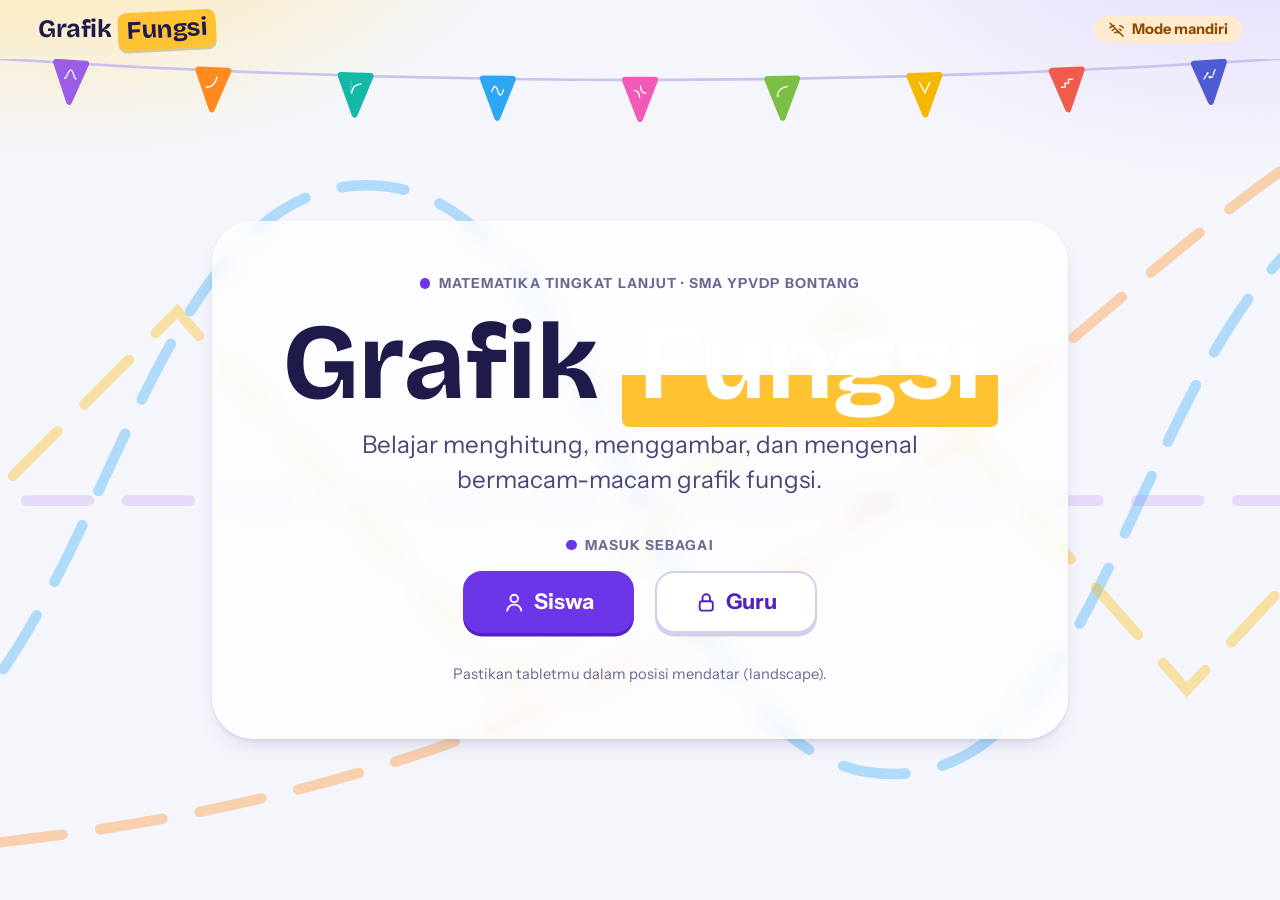
==== commit 06fe2adc: "Sidang: alur presentasi baru (11 slide, tiga peran), latihan ditutup saat ada yang tampil, peran wak" ====
--- a/index.html
+++ b/index.html
@@ -33,7 +33,7 @@
   --ease: cubic-bezier(.2,.8,.2,1); --pegas: cubic-bezier(.34,1.56,.64,1);
 }
 * { box-sizing: border-box; -webkit-tap-highlight-color: transparent; }
-html { font-size: max(11px, min(calc(100vw / 74), calc(100vh / 51))); height: 100%; overflow: hidden; -webkit-text-size-adjust: 100%; }
+html { font-size: max(8px, min(calc(100vw / 74), calc(100vh / 51))); height: 100%; overflow: hidden; -webkit-text-size-adjust: 100%; }
 body { margin: 0; height: 100%; overflow: hidden; font-family: var(--isi); font-size: 1.05rem; line-height: 1.45; color: var(--tinta); background: var(--awan); -webkit-font-smoothing: antialiased; user-select: none; -webkit-user-select: none; touch-action: manipulation; overscroll-behavior: none; }
 h1, h2, h3, h4 { font-family: var(--tampil); margin: 0 0 .3em; line-height: 1.1; letter-spacing: -.01em; }
 h1 { font-size: 2.6rem; } h2 { font-size: 1.9rem; } h3 { font-size: 1.25rem; } p { margin: 0 0 .6em; }
@@ -454,51 +454,236 @@
 .pj { background: #fff; border: .14rem solid var(--garis-2); border-radius: 1.1rem; padding: .6rem .7rem; } .pj.ok { background: var(--mint-100); border-color: var(--mint); } .pj.sorot { box-shadow: 0 0 0 .22rem rgba(255,194,51,.7); border-color: var(--mentari); } .pj .ubin { width: 2.4rem; height: 2.4rem; padding: .45rem; border-radius: .7rem; flex: none; } .pj .btn.kecil { min-height: 2.4rem; font-size: .88rem; padding: 0 .7rem; } .pj .aktifx { background: var(--mint); border-color: var(--mint); color: #04382A; }
 .ajar-bar { display: flex; align-items: center; gap: .5rem; flex-wrap: wrap; background: var(--mentari-100); border-radius: 1rem; padding: .45rem .8rem; margin-bottom: .5rem; }
 
-/* Sidang Presentasi (xig2) */
-.sd { flex: 1; min-height: 0; display: flex; flex-direction: column; gap: .5rem; }
-.sd-ban { display: flex; align-items: center; gap: .5rem; flex-wrap: nowrap; overflow: hidden; } .sd-ban > * { flex: none; } .sd-ban .ruang { flex: 1; }
-.sd-judul-ban { font-family: var(--tampil); font-weight: 700; font-size: 1.15rem; color: var(--tinta); }
-.sd-timer { font-family: var(--tampil); font-weight: 700; font-size: 1.5rem; min-width: 4.2rem; text-align: right; color: var(--tinta); font-variant-numeric: tabular-nums; } .sd-timer.merah { color: #D6223A; animation: sdkedip .8s infinite alternate; } .sd-timer.besar { font-size: 2.2rem; }
+/* Sidang Presentasi (xig2): gaya khusus. Pegangan: kartu putih, bayangan lembut, tombol besar, tanpa elemen bawaan peramban. */
+.sd *, .sdg *, .sd-ov *, .roda-wrap *, .dialog * { scrollbar-width: thin; scrollbar-color: #CBBFF5 transparent; }
+.sd *::-webkit-scrollbar, .sdg *::-webkit-scrollbar, .sd-ov *::-webkit-scrollbar, .roda-wrap *::-webkit-scrollbar, .dialog *::-webkit-scrollbar { width: 12px; height: 12px; }
+.sd *::-webkit-scrollbar-track, .sdg *::-webkit-scrollbar-track, .sd-ov *::-webkit-scrollbar-track, .dialog *::-webkit-scrollbar-track { background: transparent; }
+.sd *::-webkit-scrollbar-thumb, .sdg *::-webkit-scrollbar-thumb, .sd-ov *::-webkit-scrollbar-thumb, .roda-wrap *::-webkit-scrollbar-thumb, .dialog *::-webkit-scrollbar-thumb { background: #CBBFF5; border-radius: 99px; border: 3px solid transparent; background-clip: content-box; }
+.sd *::-webkit-scrollbar-thumb:hover, .sdg *::-webkit-scrollbar-thumb:hover, .dialog *::-webkit-scrollbar-thumb:hover { background: #A995EE; background-clip: content-box; border: 3px solid transparent; }
+.sd *::-webkit-scrollbar-corner, .sdg *::-webkit-scrollbar-corner { background: transparent; }
+
+/* ---------- murid ---------- */
+.sd { flex: 1; min-height: 0; display: flex; flex-direction: column; gap: .6rem; }
+.sd-ban { flex: none; display: flex; align-items: center; gap: .5rem; min-height: 2.6rem; overflow: hidden; } .sd-ban > * { flex: none; } .sd-ban .ruang { flex: 1; min-width: 0; }
+.sd-body { flex: 1; min-height: 0; display: flex; flex-direction: column; gap: .6rem; }
+.sd-timer { font-family: var(--tampil); font-weight: 700; font-size: 1.55rem; min-width: 4.4rem; text-align: right; color: var(--tinta); font-variant-numeric: tabular-nums; } .sd-timer.merah { color: #D6223A; animation: sdkedip .8s infinite alternate; } .sd-timer.jeda { color: #B07A00; } .sd-timer.besar { font-size: 2.8rem; text-align: left; line-height: 1; }
 @keyframes sdkedip { to { opacity: .45; } }
+.sd-tunggu { margin: auto; text-align: center; font-size: 1.3rem; color: var(--tinta-3); display: flex; flex-direction: column; gap: .8rem; align-items: center; }
+/* dasbor */
+.sd-dash { flex: 1; min-height: 0; display: grid; grid-template-columns: minmax(0, 1.15fr) minmax(0, 1fr); gap: 1rem; }
+.sd-dash-kiri, .sd-dash-kanan { min-height: 0; overflow-y: auto; display: flex; flex-direction: column; gap: .8rem; padding: .1rem .3rem .6rem .1rem; }
+.sd-hero { position: relative; border-radius: 1.6rem; padding: 1.3rem 1.5rem; background: linear-gradient(135deg, var(--t, var(--markisa)) 0%, var(--td, var(--markisa-tua)) 130%); color: #fff; box-shadow: 0 .9rem 2rem -1rem var(--td, #5321C2); display: flex; flex-direction: column; gap: .8rem; overflow: hidden; }
+.sd-hero::after { content: ''; position: absolute; right: -3rem; top: -3rem; width: 11rem; height: 11rem; border-radius: 50%; background: rgba(255, 255, 255, .13); pointer-events: none; }
+.sd-hero h2 { margin: 0; color: #fff; font-size: 1.9rem; line-height: 1.15; } .sd-hero .eyebrow { color: rgba(255, 255, 255, .8); margin: 0; } .sd-hero-a { display: flex; align-items: center; gap: 1rem; } .sd-hero-a .ubin { width: 4.4rem; height: 4.4rem; background: rgba(255, 255, 255, .22); box-shadow: none; flex: none; }
+.sd-hero-p { margin: 0; font-size: 1.1rem; color: rgba(255, 255, 255, .95); } .sd-hero .btn { align-self: flex-start; } .sd-hero .btn:disabled { opacity: .55; }
+.sd-anggota { display: flex; flex-wrap: wrap; gap: .4rem; } .sd-ang { background: rgba(255, 255, 255, .2); padding: .25rem .8rem; border-radius: 99px; font-weight: 700; font-size: .95rem; } .sd-ang.aku { background: #fff; color: var(--td, var(--markisa-tua)); }
+.sd-live { background: #fff; border: .12rem solid var(--t, var(--garis-2)); border-radius: 1.4rem; padding: 1rem 1.3rem; display: flex; flex-direction: column; gap: .4rem; align-items: flex-start; box-shadow: var(--bayang); } .sd-live h3 { margin: 0; font-size: 1.5rem; color: var(--td, var(--tinta)); } .sd-live.kosong { border-style: dashed; border-color: var(--garis-2); background: transparent; box-shadow: none; }
+.sd-daftar-kel { display: flex; flex-direction: column; gap: .5rem; }
+.sd-kel { display: flex; align-items: center; gap: .8rem; background: #fff; border: .1rem solid var(--garis); border-radius: 1.1rem; padding: .55rem .8rem; box-shadow: 0 .15rem 0 var(--garis); } .sd-kel .ubin { width: 2.6rem; height: 2.6rem; flex: none; } .sd-kel b { display: block; font-size: 1rem; } .sd-kel.tampil { border-color: var(--t); background: var(--tt); } .sd-kel.selesai { opacity: .8; }
+.sd-nm { white-space: nowrap; overflow: hidden; text-overflow: ellipsis; }
+/* penyaji: slide + panel */
 .sd-main { flex: 1; min-height: 0; position: relative; display: flex; flex-direction: column; }
-.sd-tunggu { margin: auto; text-align: center; font-size: 1.3rem; color: var(--tinta-3); }
-.sd-nav { position: absolute; right: .8rem; bottom: 3.4rem; display: flex; gap: .6rem; z-index: 3; }
-.sd-panel { flex: none; max-height: 42%; overflow: auto; }
-.sd-pn { background: #fff; border: 1px solid var(--garis); border-radius: 1.1rem; padding: .7rem 1rem; display: flex; flex-direction: column; gap: .5rem; box-shadow: var(--bayang); }
-.sd-pn-t { font-size: 1.1rem; } .sd-soal-p { font-size: 1.25rem; line-height: 1.45; }
-.sd-jelas { background: var(--tt); border-radius: .9rem; padding: .6rem .9rem; line-height: 1.5; }
-.sd-bintang { display: flex; align-items: center; gap: .8rem; justify-content: space-between; padding: .2rem .5rem; border-radius: .8rem; } .sd-bintang.sorot { background: var(--mentari-100); }
+.sd-nav { position: absolute; right: 1rem; bottom: 3.6rem; display: flex; gap: .6rem; z-index: 3; }
+.sd-panel { flex: none; max-height: 40%; overflow: auto; }
+.sd-pn { background: #fff; border: 1px solid var(--garis); border-radius: 1.2rem; padding: .75rem 1.1rem; display: flex; flex-direction: column; gap: .5rem; box-shadow: var(--bayang); }
+.sd-pn-t { font-size: 1.1rem; }
+/* penonton */
+.sd-pv { flex: 1; min-height: 0; display: flex; flex-direction: column; background: #fff; border: .12rem solid var(--t, var(--garis-2)); border-radius: 1.6rem; box-shadow: var(--bayang); overflow: hidden; }
+.sd-pv-kep { flex: none; display: flex; align-items: center; gap: 1rem; padding: .9rem 1.3rem; background: linear-gradient(120deg, var(--tt, #F3EEFE), #fff); border-bottom: .1rem solid var(--garis); flex-wrap: wrap; } .sd-pv-kep .ubin { width: 3.8rem; height: 3.8rem; } .sd-pv-kep h2 { color: var(--td, var(--tinta)); font-size: 1.6rem; }
+.sd-langkah { display: flex; gap: .3rem; } .sd-lg { padding: .3rem .8rem; border-radius: 99px; background: var(--awan); color: var(--tinta-3); font-weight: 700; font-size: .85rem; } .sd-lg.done { background: var(--mint-100); color: var(--mint-800); } .sd-lg.on { background: var(--t, var(--markisa)); color: #fff; }
+.sd-pv-isi { flex: 1; min-height: 0; overflow-y: auto; padding: 1rem 1.4rem 1.2rem; display: flex; flex-direction: column; gap: .8rem; }
+.sd-besar { margin: auto; text-align: center; max-width: 36rem; display: flex; flex-direction: column; gap: .6rem; align-items: center; } .sd-besar h3 { font-size: 2rem; margin: 0; color: var(--td, var(--tinta)); } .sd-besar p { font-size: 1.2rem; margin: 0; color: var(--tinta-2); }
+.sd-soal-p { font-size: 1.5rem; line-height: 1.5; background: var(--awan); border-radius: 1.1rem; padding: .9rem 1.2rem; }
+.sd-jelas { background: var(--tt, var(--markisa-muda)); border-radius: .9rem; padding: .6rem .9rem; line-height: 1.5; }
+.sd-bintang { display: flex; align-items: center; gap: .8rem; justify-content: space-between; padding: .3rem .6rem; border-radius: .9rem; background: var(--awan); } .sd-bintang.sorot { background: var(--mentari-100); }
 .sd-b-l { font-weight: 700; } .sd-b-s { display: flex; gap: .25rem; }
-.sd-b { width: 3rem; height: 3rem; border-radius: .8rem; border: .12rem solid var(--garis-2); background: #fff; font-size: 1.7rem; line-height: 1; color: #C9C5E0; cursor: pointer; } .sd-b.on { background: var(--mentari); border-color: var(--mentari); color: #fff; }
-.sd-bgrid { display: grid; grid-template-columns: repeat(3, 1fr); gap: .3rem 1rem; }
+.sd-b { width: 3rem; height: 3rem; border-radius: .9rem; border: .12rem solid var(--garis-2); background: #fff; font-size: 1.7rem; line-height: 1; color: #C9C5E0; cursor: pointer; transition: transform .12s; } .sd-b:active { transform: scale(.92); } .sd-b.on { background: var(--mentari); border-color: var(--mentari); color: #fff; }
+.sd-bgrid { display: grid; grid-template-columns: repeat(auto-fit, minmax(14rem, 1fr)); gap: .5rem; } .sd-bgrid .sd-bintang { flex-direction: column; align-items: flex-start; gap: .2rem; } .sd-bgrid .sd-b { width: 2.6rem; height: 2.6rem; font-size: 1.4rem; }
 /* slide */
-.sd-slide { flex: 1; min-height: 0; background: #fff; border: .15rem solid var(--t); border-radius: 1.3rem; box-shadow: var(--bayang); display: flex; flex-direction: column; padding: .9rem 1.4rem .6rem; overflow: hidden; }
+.sd-slide { flex: 1; min-height: 0; background: #fff; border: .15rem solid var(--t); border-radius: 1.5rem; box-shadow: var(--bayang); display: flex; flex-direction: column; padding: .9rem 1.5rem .6rem; overflow: hidden; }
 .sd-s-kep { display: flex; align-items: center; gap: .8rem; flex-wrap: wrap; } .sd-s-kep h2 { margin: 0; flex: 1 0 100%; font-size: 1.9rem; color: var(--td); } .sd-s-no { margin-left: auto; color: var(--tinta-3); font-weight: 700; }
 .sd-s-isi { flex: 1; min-height: 0; display: flex; flex-direction: column; gap: .7rem; justify-content: center; overflow: auto; font-size: 1.45rem; line-height: 1.5; } .sd-s-isi.judul { align-items: center; text-align: center; gap: 1rem; } .sd-s-isi.judul h1 { font-size: 3.6rem; margin: 0; color: var(--td); }
 .sd-ubin .ubin { width: 6rem; height: 6rem; }
 .sd-rumus { font-family: var(--mat, 'Lora Math', serif); font-size: 3rem; text-align: center; color: var(--td); background: var(--tt); border-radius: 1.2rem; padding: .8rem 1rem; } .sd-rumus.kecil { font-size: 2rem; display: inline-block; padding: .2rem .8rem; }
 .sd-sub { font-size: 1.4rem; text-align: center; color: var(--tinta-2); }
 .sd-daftar { margin: 0; padding-left: 1.6rem; display: flex; flex-direction: column; gap: .6rem; }
-.sd-grafik { flex: 1; min-height: 0; display: grid; gap: .6rem; } .sd-grafik.g1 { grid-template-columns: 1fr; } .sd-grafik.g3, .sd-grafik.g4 { grid-template-columns: repeat(2, 1fr); } .sd-grafik.g3 { grid-template-columns: repeat(3, 1fr); }
+.sd-grafik { flex: 1; min-height: 0; display: grid; gap: .6rem; } .sd-grafik.g1 { grid-template-columns: 1fr; } .sd-grafik.g2 { grid-template-columns: repeat(2, 1fr); } .sd-grafik.g3, .sd-grafik.g4 { grid-template-columns: repeat(2, 1fr); } .sd-grafik.g3 { grid-template-columns: repeat(3, 1fr); }
 .sd-grafik figure { margin: 0; display: flex; flex-direction: column; min-height: 0; } .sd-grafik svg { flex: 1; min-height: 0; max-height: 100%; } .sd-grafik figcaption { font-size: 1rem; text-align: center; color: var(--tinta-2); }
 .sd-soal { font-size: 1.5rem; background: var(--awan); border-radius: 1rem; padding: .8rem 1rem; } .sd-ring { background: var(--tt); border-radius: 1rem; padding: .6rem 1rem; font-size: 1.25rem; }
 .sd-tabel { border-collapse: collapse; margin: 0 auto; font-size: 1.5rem; } .sd-tabel th, .sd-tabel td { border: .1rem solid var(--garis-2); padding: .3rem 1rem; text-align: center; } .sd-tabel th { background: var(--tt); color: var(--td); } .sd-tabel.kecil { font-size: 1rem; } .sd-tabel.kecil td { text-align: left; }
 .sd-s-kaki { display: flex; align-items: center; gap: .8rem; padding-top: .3rem; border-top: .1rem dashed var(--garis-2); } .sd-pandu { color: var(--tinta-2); font-size: 1.05rem; }
 /* layar presentasi guru */
-.sd-ov { position: fixed; inset: 0; z-index: 900; background: var(--awan); display: flex; flex-direction: column; padding: .7rem 1rem 1rem; gap: .6rem; } .sd-ov-h { display: flex; align-items: center; gap: .6rem; flex-wrap: wrap; } .sd-ov-h .ruang { flex: 1; } .sd-ov-b { flex: 1; min-height: 0; display: flex; flex-direction: column; } .sd-ov .sd-s-isi { font-size: 1.9rem; } .sd-ov .sd-s-kep h2 { font-size: 2.4rem; } .sd-ov .sd-rumus { font-size: 4rem; }
-/* tab guru */
-.sdg { position: absolute; inset: 0; display: grid; grid-template-columns: 22rem 1fr 19rem; gap: .9rem; overflow: hidden; }
-.sdg-kiri, .sdg-tengah, .sdg-kanan { min-height: 0; overflow: auto; display: flex; flex-direction: column; gap: .5rem; padding: .1rem .2rem .6rem; }
-.sdg-daftar { display: flex; flex-direction: column; gap: .4rem; }
-.sdg-kel { background: #fff; border: .12rem solid var(--garis); border-radius: 1rem; padding: .45rem .6rem; display: flex; flex-direction: column; gap: .3rem; } .sdg-kel.sedang { border-color: var(--t); background: var(--tt); } .sdg-kel.selesai { opacity: .75; } .sdg-kel.berikut { box-shadow: 0 0 0 .18rem var(--mentari); }
-.sdg-kel-a { display: flex; align-items: center; gap: .5rem; } .sdg-kel .ubin { width: 2.2rem; height: 2.2rem; flex: none; } .sdg-kel-a b { display: block; font-size: .95rem; }
-.sdg-kepala { display: flex; align-items: center; gap: .8rem; background: #fff; border: .12rem solid var(--t); border-radius: 1.1rem; padding: .5rem .9rem; } .sdg-kepala .ubin { width: 3rem; height: 3rem; }
-.sdg-fase { display: flex; gap: .4rem; flex-wrap: wrap; } .sdg-fase .btn { min-height: 2.8rem; padding: 0 .9rem; font-size: .95rem; }
-.sdg-dur { display: inline-flex; align-items: center; gap: .3rem; background: #fff; border: .1rem solid var(--garis); border-radius: 99px; padding: .15rem .3rem .15rem .8rem; font-weight: 700; font-size: .9rem; } .sdg-dur button { width: 2rem; height: 2rem; border-radius: 50%; border: 0; background: var(--markisa-muda); color: var(--markisa-tua); font-size: 1.2rem; font-weight: 700; cursor: pointer; }
-.sdg-hitung { display: grid; grid-template-columns: repeat(3, 1fr); gap: .5rem; } .sdg-h { padding: .5rem .8rem; display: flex; flex-direction: column; } .sdg-h b { font-family: var(--tampil); font-size: 1.7rem; }
-.sdg-chips { display: grid; grid-template-columns: repeat(4, 1fr); gap: .4rem; } .sdg-chip { appearance: none; border: .12rem solid var(--garis-2); background: #fff; border-radius: .9rem; padding: .4rem .3rem; display: flex; flex-direction: column; align-items: center; min-height: 3.4rem; cursor: pointer; font-family: inherit; } .sdg-chip small { color: var(--tinta-3); font-size: .78rem; } .sdg-chip.ada { background: var(--mint-100); border-color: var(--mint); } .sdg-chip.ada small { color: var(--mint-800); font-weight: 700; } .sdg-chip.pilih { box-shadow: 0 0 0 .18rem var(--markisa); }
-.sdg-pilih { display: flex; align-items: center; gap: .4rem; flex-wrap: wrap; background: #fff; border: .12rem solid var(--markisa); border-radius: 1rem; padding: .5rem .7rem; }
-.sdg-skala { display: flex; align-items: center; justify-content: space-between; gap: .4rem; background: #fff; border: .1rem solid var(--garis); border-radius: .9rem; padding: .35rem .6rem; font-weight: 700; font-size: .92rem; } .sdg-sk { display: inline-flex; gap: .25rem; } .sdg-sk button { width: 2.5rem; height: 2.5rem; border-radius: .7rem; border: .1rem solid var(--garis-2); background: #fff; font-weight: 700; font-size: 1rem; cursor: pointer; } .sdg-sk button.on { background: var(--markisa); color: #fff; border-color: var(--markisa); }
+.sd-ov { position: fixed; inset: 0; z-index: 900; background: var(--awan); display: flex; flex-direction: column; padding: .8rem 1.2rem 1.1rem; gap: .6rem; } .sd-ov-h { display: flex; align-items: center; gap: .6rem; flex-wrap: wrap; } .sd-ov-h .ruang { flex: 1; } .sd-ov-b { flex: 1; min-height: 0; display: flex; flex-direction: column; } .sd-ov .sd-s-isi { font-size: 1.9rem; } .sd-ov .sd-s-kep h2 { font-size: 2.4rem; } .sd-ov .sd-rumus { font-size: 4rem; }
+
+/* ---------- guru ---------- */
+.sdg { position: absolute; inset: 0; display: grid; grid-template-columns: minmax(16rem, 19rem) minmax(0, 1fr) minmax(15rem, 17rem); gap: 1rem; overflow: hidden; }
+.sdg-kiri, .sdg-tengah, .sdg-kanan { min-height: 0; min-width: 0; display: flex; flex-direction: column; gap: .6rem; }
+.sdg-tengah, .sdg-kanan { overflow-y: auto; overflow-x: hidden; padding: .1rem .4rem .8rem .1rem; }
+.sdg-kiri { padding: .1rem 0 .2rem; } .sdg-kiri > * { flex: none; }
+.sdg-sec { display: flex; align-items: center; justify-content: space-between; gap: .5rem; }
+.sdg-alat { display: grid; grid-template-columns: 1fr 1fr; gap: .4rem; } .sdg-alat .sdg-roda-btn { grid-column: 1 / -1; min-height: 3rem; font-size: 1.05rem; background: linear-gradient(120deg, #6D35E8, #9B5DE5); border-color: transparent; box-shadow: 0 .25rem 0 #4B1DB0, 0 .8rem 1.4rem -.6rem rgba(109, 53, 232, .6); } .sdg-alat .btn.kecil { padding: 0 .4rem; min-width: 0; font-size: .85rem; white-space: nowrap; }
+.sdg-daftar { flex: 1 1 auto !important; min-height: 0; overflow-y: auto; overflow-x: hidden; display: flex; flex-direction: column; gap: .45rem; padding: .1rem .35rem .3rem .1rem; }
+.sdg-kel { flex: none; background: #fff; border: .12rem solid var(--garis); border-radius: 1.1rem; padding: .5rem .65rem .55rem; display: flex; flex-direction: column; gap: .35rem; box-shadow: 0 .15rem 0 var(--garis); transition: border-color .15s, background .15s; } .sdg-kel.sedang { border-color: var(--t); background: var(--tt); box-shadow: 0 .15rem 0 var(--t); } .sdg-kel.selesai { opacity: .78; } .sdg-kel.berikut { outline: .18rem solid var(--mentari); outline-offset: .1rem; }
+.sdg-kel-a { display: flex; align-items: center; gap: .55rem; min-width: 0; } .sdg-kel .ubin { width: 2.3rem; height: 2.3rem; flex: none; } .sdg-kel-a b { display: block; font-size: .95rem; line-height: 1.15; } .sdg-jn { font-size: .8rem; color: var(--tinta-3); line-height: 1.15; } .sdg-kel .chip { font-size: .72rem; padding: .1rem .55rem; flex: none; }
+.sdg-nm { font-size: .82rem; color: var(--tinta-3); white-space: nowrap; overflow: hidden; text-overflow: ellipsis; }
+.sdg-kel-b { display: grid; grid-template-columns: repeat(3, minmax(0, 1fr)); gap: .3rem; } .sdg-kel-b .btn { padding: 0 .2rem; min-width: 0; min-height: 2.1rem; font-size: .78rem; gap: .2rem; border-radius: .6rem; white-space: nowrap; } .sdg-kel-b .btn .ik { width: .85rem; height: .85rem; }
+.sdg-kaki { display: grid; grid-template-columns: repeat(4, minmax(0, 1fr)); gap: .3rem; padding-top: .3rem; border-top: .1rem solid var(--garis); } .sdg-kaki .btn { padding: 0 .2rem; min-width: 0; font-size: .78rem; gap: .2rem; white-space: nowrap; } .sdg-kaki .btn .ik { width: .85rem; height: .85rem; }
+.sdg-kosong { margin: auto; text-align: center; max-width: 30rem; display: flex; flex-direction: column; gap: .7rem; align-items: center; } .sdg-kosong h2 { margin: 0; } .sdg-kosong p { margin: 0; } .sdg-kosong-i { width: 4.6rem; height: 4.6rem; border-radius: 1.4rem; display: grid; place-items: center; background: var(--markisa-muda); color: var(--markisa); } .sdg-kosong-i .ik { width: 2.2rem; height: 2.2rem; }
+.sdg-kepala { display: flex; align-items: center; gap: 1rem; background: #fff; border: .12rem solid var(--t); border-radius: 1.4rem; padding: .7rem 1rem; box-shadow: var(--bayang); } .sdg-kepala .ubin { width: 3.4rem; height: 3.4rem; flex: none; } .sdg-kepala h2 { font-size: 1.5rem; color: var(--td); line-height: 1.15; } .sdg-kepala .btn { flex: none; }
+.sdg-step { display: grid; grid-template-columns: repeat(5, minmax(0, 1fr)); gap: .4rem; } .sdg-st { appearance: none; display: flex; align-items: center; gap: .45rem; min-height: 3rem; padding: .3rem .6rem; background: #fff; border: .12rem solid var(--garis-2); border-radius: .9rem; font: inherit; font-weight: 700; font-size: .85rem; color: var(--tinta-2); cursor: pointer; text-align: left; line-height: 1.1; } .sdg-st span { min-width: 0; overflow: hidden; text-overflow: ellipsis; white-space: nowrap; } .sdg-st i { font-style: normal; width: 1.6rem; height: 1.6rem; border-radius: 50%; background: var(--awan); display: grid; place-items: center; flex: none; font-size: .8rem; } .sdg-st.done { background: var(--mint-100); border-color: var(--mint); color: var(--mint-800); } .sdg-st.done i { background: var(--mint); color: #fff; } .sdg-st.on { background: var(--markisa); border-color: var(--markisa); color: #fff; box-shadow: 0 .2rem 0 var(--markisa-tua); } .sdg-st.on i { background: #fff; color: var(--markisa); }
+.sdg-tc { display: flex; flex-direction: column; gap: .6rem; padding: .9rem 1.1rem; } .sdg-tc-t { display: flex; align-items: center; gap: .8rem; flex-wrap: wrap; } .sdg-tc-t .eyebrow { flex: 1 0 100%; } .sdg-tc-a { display: grid; grid-template-columns: repeat(4, minmax(0, 1fr)); gap: .4rem; } .sdg-tc-a .btn { min-width: 0; padding: 0 .4rem; font-size: .85rem; white-space: nowrap; }
+.sdg-dur-baris { display: flex; align-items: center; gap: .5rem; flex-wrap: wrap; padding-top: .5rem; border-top: .1rem dashed var(--garis); }
+.sdg-dur { display: inline-flex; align-items: center; gap: .3rem; background: var(--awan); border-radius: 99px; padding: .15rem .3rem .15rem .8rem; font-weight: 700; font-size: .85rem; } .sdg-dur button { width: 1.9rem; height: 1.9rem; border-radius: 50%; border: 0; background: #fff; color: var(--markisa-tua); font-size: 1.15rem; line-height: 1; font-weight: 700; cursor: pointer; box-shadow: 0 .1rem 0 var(--garis-2); }
+.sdg-hitung { display: grid; grid-template-columns: repeat(3, minmax(0, 1fr)); gap: .6rem; } .sdg-h { padding: .6rem .9rem; display: flex; flex-direction: column; min-width: 0; } .sdg-h b { font-family: var(--tampil); font-size: 1.8rem; line-height: 1.15; } .sdg-h .muted { font-size: .85rem; }
+.sdg-chips { display: grid; grid-template-columns: repeat(4, minmax(0, 1fr)); gap: .45rem; } .sdg-chip { appearance: none; border: .12rem solid var(--garis-2); background: #fff; border-radius: 1rem; padding: .4rem .3rem; display: flex; flex-direction: column; align-items: center; justify-content: center; min-height: 3.6rem; cursor: pointer; font-family: inherit; min-width: 0; } .sdg-chip b { font-size: .95rem; } .sdg-chip small { color: var(--tinta-3); font-size: .78rem; max-width: 100%; overflow: hidden; text-overflow: ellipsis; white-space: nowrap; } .sdg-chip.ada { background: var(--mint-100); border-color: var(--mint); } .sdg-chip.ada small { color: var(--mint-800); font-weight: 700; } .sdg-chip.pilih { box-shadow: 0 0 0 .18rem var(--markisa); }
+.sdg-pilih { display: flex; align-items: center; gap: .4rem; flex-wrap: wrap; background: #fff; border: .12rem solid var(--markisa); border-radius: 1.1rem; padding: .55rem .75rem; }
+.sdg-skala { display: flex; align-items: center; justify-content: space-between; gap: .4rem .6rem; flex-wrap: wrap; background: #fff; border: .1rem solid var(--garis); border-radius: 1rem; padding: .4rem .65rem; } .sdg-sk-t { font-weight: 700; font-size: .92rem; min-width: 0; } .sdg-sk { display: inline-flex; gap: .25rem; margin-left: auto; } .sdg-sk button { width: 2.3rem; height: 2.4rem; border-radius: .7rem; border: .1rem solid var(--garis-2); background: #fff; font: inherit; font-weight: 700; font-size: 1rem; cursor: pointer; } .sdg-sk button.on { background: var(--markisa); color: #fff; border-color: var(--markisa); }
+/* roda putar */
+.roda-wrap { display: grid; grid-template-columns: minmax(0, 23rem) minmax(0, 1fr); gap: 1.4rem; align-items: center; } .roda-kotak { filter: drop-shadow(0 1rem 1.2rem rgba(30, 27, 75, .25)); } .roda-svg { width: 100%; height: auto; display: block; overflow: visible; } .roda-g { transform-box: fill-box; transform-origin: center; }
+.roda-sisi { display: flex; flex-direction: column; gap: .8rem; } .roda-hasil { min-height: 6.5rem; display: flex; align-items: center; justify-content: center; text-align: center; border-radius: 1.2rem; background: var(--awan); padding: .6rem; }
+.roda-menang { display: flex; flex-direction: column; align-items: center; line-height: 1.15; } .roda-menang small { color: var(--tinta-3); font-weight: 700; } .roda-menang b { font-family: var(--tampil); font-size: 2.6rem; color: var(--td); } .roda-menang span { font-weight: 700; color: var(--tinta-2); }
+@media (max-width: 1100px) { .sdg { grid-template-columns: minmax(14rem, 16rem) minmax(0, 1fr) minmax(13.5rem, 15rem); gap: .6rem; } .roda-wrap { grid-template-columns: 1fr; } .sd-dash { grid-template-columns: 1fr; } }
+
+/* catatan cetak */
+.sd-cetak { display: none; }
+@media print { body.mencetak > *:not(.sd-cetak) { display: none !important; } body.mencetak { background: #fff !important; overflow: visible !important; height: auto !important; } .sd-cetak { display: block !important; position: static; padding: 0; font-size: 12pt; } .sd-cetak h1 { font-size: 22pt; margin: 0 0 .2rem; } .sd-cetak .sd-slide { height: auto; min-height: 0; box-shadow: none; margin: 0 0 .8rem; break-inside: avoid; border-width: 1.5px; padding: .5rem .9rem; } .sd-cetak .sd-s-isi { overflow: visible; font-size: 12pt; gap: .4rem; } .sd-cetak .sd-s-kep h2 { font-size: 15pt; } .sd-cetak .sd-s-isi.judul h1 { font-size: 24pt; } .sd-cetak .sd-grafik { height: 7cm; flex: none; } .sd-cetak .sd-rumus { font-size: 18pt; } .sd-cetak .sd-s-kaki { display: none; } .sd-cet-soal { break-inside: avoid; margin-top: .6rem; } .sd-cet-isi { margin: .6rem 0; color: #888; } .sd-ubin .ubin { width: 3rem; height: 3rem; } @page { size: A4; margin: 12mm; } }
+.sd-rapor { display: flex; flex-direction: column; gap: .4rem; }
+
+/* Sidang Presentasi: tambahan (animasi slide, alur bicara, latihan, dasbor guru, fokus timer, perayaan) */
+@keyframes sdmuncul { from { opacity: 0; transform: translateY(.8rem); } to { opacity: 1; transform: none; } }
+@keyframes sddenyut { 0%, 100% { transform: scale(1); } 50% { transform: scale(1.07); } }
+.sd-muncul { animation: sdmuncul .6s .1s both; } .sd-denyut .ubin { animation: sddenyut 2.4s ease-in-out infinite; }
+/* slide: dua kolom, grafik, animasi parameter */
+.sd-s-isi.judul2, .sd-s-isi.dua { flex-direction: row; align-items: center; gap: 1.4rem; justify-content: stretch; } .sd-s-isi.judul2 > *, .sd-s-isi.dua > * { flex: 1 1 0; min-width: 0; }
+.sd-j-kiri { display: flex; flex-direction: column; align-items: center; text-align: center; gap: .8rem; } .sd-j-kiri h1 { font-size: 3.2rem; margin: 0; color: var(--td); line-height: 1.1; }
+.sd-j-kanan { display: flex; align-items: center; justify-content: center; min-height: 0; max-height: 100%; } .sd-j-kanan svg { width: 100%; height: auto; max-height: 100%; }
+.sd-j-kiri2 { display: flex; flex-direction: column; gap: .5rem; min-width: 0; }
+.sd-s-isi.dua .sd-daftar { font-size: 1.3rem; } .sd-daftar.kecil2 { font-size: 1.1rem; gap: .35rem; } .sd-daftar.besar { font-size: 1.7rem; gap: 1rem; } .sd-arti { font-size: 1.2rem; gap: .35rem; }
+.sd-s-isi .sd-tabel { font-size: 1.2rem; } .sd-s-isi .sd-sub { font-size: 1.2rem; }
+.sd-g2 { flex: 1; min-height: 0; display: flex; flex-direction: column; gap: .4rem; align-self: stretch; width: 100%; } .sd-g2-area { flex: 1; min-height: 0; display: flex; justify-content: center; } .sd-g2-area svg { max-height: 100%; width: auto; max-width: 100%; } .sd-g2-kap { text-align: center; font-size: 1.3rem; } .sd-g2-ctl { display: flex; gap: .4rem; justify-content: center; flex-wrap: wrap; }
+.sd-ap { flex: 1; min-height: 0; display: grid; grid-template-columns: minmax(0, 1.25fr) minmax(0, 1fr); gap: 1.2rem; align-items: center; align-self: stretch; width: 100%; } .sd-ap-g { min-height: 0; display: flex; } .sd-ap-g svg { width: 100%; height: auto; max-height: 100%; } .sd-ap-k { display: flex; flex-direction: column; gap: .6rem; min-width: 0; } .sd-ap-k .sd-rumus { font-size: 1.8rem; padding: .5rem .8rem; } .sd-ap-ket { font-size: 1.2rem; line-height: 1.45; background: var(--tt); border-radius: 1rem; padding: .6rem .9rem; } .sd-ap-chips { display: flex; gap: .4rem; flex-wrap: wrap; }
+.sd-chip-p { appearance: none; border: .12rem solid var(--garis-2); background: #fff; color: var(--tinta-2); border-radius: 99px; padding: .3rem .9rem; font: inherit; font-weight: 700; font-size: .95rem; cursor: pointer; } .sd-chip-p.aktif { background: var(--t); border-color: var(--t); color: #fff; }
+.sd-langkah-ol { margin: 0; padding-left: 1.6rem; display: flex; flex-direction: column; gap: .4rem; font-size: 1.3rem; } .sd-langkah-ol li { transition: opacity .3s; }
+/* alur bicara */
+.sd-alur { display: flex; gap: .35rem; overflow-x: auto; padding: .15rem .1rem .45rem; } .sd-alur-it { flex: 1 0 7.2rem; appearance: none; display: flex; flex-direction: column; align-items: flex-start; gap: .05rem; text-align: left; background: #fff; border: .12rem solid var(--garis-2); border-left-width: .35rem; border-radius: .8rem; padding: .3rem .55rem; font: inherit; cursor: pointer; line-height: 1.2; } .sd-alur-it i { font-style: normal; font-size: .72rem; color: var(--tinta-3); font-weight: 700; } .sd-alur-it b { font-size: .88rem; } .sd-alur-it span { font-size: .76rem; color: var(--tinta-3); white-space: nowrap; }
+.sd-alur-it.r1 { border-left-color: #6D35E8; } .sd-alur-it.r2 { border-left-color: #FF8A1F; } .sd-alur-it.r3 { border-left-color: #12B886; } .sd-alur-it.aktif { background: var(--markisa-muda); border-color: var(--markisa); } .sd-alur-it.target { box-shadow: 0 0 0 .2rem var(--mentari); }
+.sd-peran-ringkas { display: grid; grid-template-columns: repeat(3, minmax(0, 1fr)); gap: .5rem; } .sd-pr { display: flex; flex-direction: column; background: var(--awan); border-radius: .9rem; padding: .45rem .7rem; border-left: .35rem solid #6D35E8; } .sd-pr.r2 { border-left-color: #FF8A1F; } .sd-pr.r3 { border-left-color: #12B886; } .sd-pr small { color: var(--tinta-3); }
+.sd-tabs { display: flex; gap: .35rem; padding: 0 .2rem .35rem; } .sd-tabs button { appearance: none; border: 0; background: transparent; padding: .45rem 1rem; border-radius: 99px; font: inherit; font-weight: 700; color: var(--tinta-3); cursor: pointer; } .sd-tabs button.aktif { background: var(--markisa); color: #fff; }
+.sd-tahap { display: flex; flex-direction: column; gap: .5rem; } .sd-th { display: flex; gap: .8rem; align-items: flex-start; } .sd-th i { font-style: normal; width: 2rem; height: 2rem; border-radius: 50%; background: var(--markisa); color: #fff; display: grid; place-items: center; flex: none; font-weight: 700; }
+.sd-panel.lat { max-height: 46%; }
+/* pilih peran */
+.sd-peran-isi { display: flex; flex-direction: column; gap: .6rem; } .sd-pk { appearance: none; text-align: left; font: inherit; background: #fff; border: .14rem solid var(--garis-2); border-left-width: .5rem; border-radius: 1.1rem; padding: .7rem 1rem; display: flex; flex-direction: column; gap: .25rem; cursor: pointer; } .sd-pk.r1 { border-left-color: #6D35E8; } .sd-pk.r2 { border-left-color: #FF8A1F; } .sd-pk.r3 { border-left-color: #12B886; } .sd-pk.pilih { background: var(--markisa-muda); border-color: var(--markisa); } .sd-pk.diambil { opacity: .55; cursor: not-allowed; } .sd-pk-a { display: flex; align-items: center; gap: .6rem; } .sd-pk-a i { font-style: normal; width: 1.8rem; height: 1.8rem; border-radius: 50%; background: var(--awan); display: grid; place-items: center; font-weight: 700; } .sd-pk-a b { font-size: 1.2rem; flex: 1; } .sd-pk-s { font-size: .88rem; color: var(--tinta-3); }
+.sd-uji { background: var(--mentari-100); border-radius: 1.2rem; padding: .7rem 1rem; } .sd-uji-grid { display: grid; grid-template-columns: repeat(3, minmax(0, 1fr)); gap: .45rem; } .sd-uji-k { appearance: none; border: .12rem solid var(--garis-2); background: #fff; border-radius: 1rem; padding: .45rem; display: flex; flex-direction: column; align-items: center; gap: .1rem; font: inherit; cursor: pointer; } .sd-uji-k .ubin { width: 2.2rem; height: 2.2rem; } .sd-uji-k small { color: var(--tinta-3); font-size: .75rem; } .sd-uji-k.pilih { border-color: var(--t); background: var(--tt); box-shadow: 0 0 0 .15rem var(--t); }
+/* dasbor guru */
+.sdg.ikhtisar { grid-template-columns: minmax(0, 1fr); } .sdg.kendali { grid-template-columns: minmax(0, 1fr) minmax(15rem, 18rem); }
+.sdg-ik { min-height: 0; display: flex; flex-direction: column; gap: .7rem; overflow-y: auto; overflow-x: hidden; padding: .1rem .5rem .8rem .1rem; }
+.sdg-tools { display: flex; flex-direction: column; gap: .5rem; } .sdg-tools-a { display: flex; align-items: center; gap: .5rem; flex-wrap: wrap; } .sdg-tools-b { display: flex; gap: .4rem; flex-wrap: wrap; } .sdg-tools-b .btn.kecil { font-size: .85rem; padding: 0 .75rem; }
+.sdg-roda-btn { min-height: 2.4rem !important; background: linear-gradient(120deg, #6D35E8, #9B5DE5) !important; border-color: transparent !important; box-shadow: 0 .2rem 0 #4B1DB0 !important; padding: 0 1rem !important; }
+.sdg-live-b { display: flex; align-items: center; gap: 1rem; flex-wrap: wrap; background: #fff; border: .14rem solid var(--t); border-radius: 1.4rem; padding: .7rem 1rem; box-shadow: var(--bayang); } .sdg-live-b .ubin { width: 3.2rem; height: 3.2rem; } .sdg-live-b h3 { font-size: 1.4rem; color: var(--td); } .sdg-live-b.kosong { border-style: dashed; border-color: var(--garis-2); box-shadow: none; background: transparent; } .sdg-live-a { display: flex; gap: .4rem; flex-wrap: wrap; flex: 1 0 100%; }
+.sdg-grid { display: grid; grid-template-columns: repeat(auto-fill, minmax(17.5rem, 1fr)); gap: .8rem; }
+.sdg-k { background: #fff; border: .14rem solid var(--garis); border-radius: 1.3rem; padding: .75rem .9rem .8rem; display: flex; flex-direction: column; gap: .55rem; box-shadow: 0 .2rem 0 var(--garis); cursor: pointer; transition: transform .12s, border-color .15s; } .sdg-k:hover { transform: translateY(-.1rem); border-color: var(--t); } .sdg-k.sedang { border-color: var(--t); background: var(--tt); box-shadow: 0 .2rem 0 var(--t); } .sdg-k.selesai { background: #FAFAFF; } .sdg-k.berikut { outline: .2rem solid var(--mentari); outline-offset: .1rem; }
+.sdg-k-a { display: flex; align-items: center; gap: .6rem; } .sdg-k-a .ubin { width: 2.6rem; height: 2.6rem; } .sdg-k-a b { display: block; } .sdg-k .chip { font-size: .75rem; padding: .1rem .6rem; flex: none; }
+.sdg-k-ang { display: flex; flex-direction: column; gap: .15rem; } .sdg-k-ar { display: flex; justify-content: space-between; gap: .4rem; font-size: .88rem; } .sdg-k-ar em { font-style: normal; font-size: .75rem; color: var(--tinta-3); } .sdg-k-ar em.ada { color: var(--mint-800); font-weight: 700; }
+.sdg-k-st { display: grid; grid-template-columns: repeat(4, minmax(0, 1fr)); gap: .3rem; background: var(--awan); border-radius: .8rem; padding: .35rem .4rem; } .sdg-k-st span { display: flex; flex-direction: column; align-items: center; } .sdg-k-st small { font-size: .66rem; color: var(--tinta-3); } .sdg-k-st b { font-size: .95rem; }
+.sdg-k-b { display: grid; grid-template-columns: 1.3fr 1fr .9fr; gap: .3rem; } .sdg-k-b .btn { padding: 0 .3rem; min-width: 0; font-size: .78rem; min-height: 2.2rem; gap: .2rem; border-radius: .65rem; white-space: nowrap; } .sdg-k-b .btn .ik { width: .85rem; height: .85rem; }
+.sdg-detail { display: flex; flex-direction: column; gap: .5rem; } .sdg-d-ang { display: flex; flex-direction: column; gap: .3rem; } .sdg-d-a { display: flex; align-items: center; gap: .6rem; background: var(--awan); border-radius: .8rem; padding: .3rem .6rem; } .sdg-d-a b { flex: 1; font-size: .95rem; }
+.sdg-peran-baris { display: flex; gap: .3rem; flex-wrap: wrap; margin-top: .2rem; } .sdg-peran-baris .chip { font-size: .75rem; }
+.sdg-kepala-a { display: flex; gap: .35rem; flex-wrap: wrap; justify-content: flex-end; flex: none; max-width: 15rem; }
+.sdg-kepala { flex-wrap: wrap; }
+/* roda: daftar kecuali */
+.roda-kec { display: flex; flex-direction: column; gap: .4rem; border-top: .1rem dashed var(--garis); padding-top: .6rem; } .roda-kc { display: inline-flex; align-items: center; gap: .4rem; background: var(--tt); border: .1rem solid var(--t); color: var(--td); border-radius: 99px; padding: .15rem .25rem .15rem .7rem; font-weight: 700; font-size: .85rem; } .roda-kc button { border: 0; background: #fff; border-radius: 99px; padding: .25rem .7rem; font: inherit; font-weight: 700; font-size: .8rem; color: var(--markisa-tua); cursor: pointer; }
+/* timer fokus */
+.sd-fokus { position: fixed; inset: 0; z-index: 950; background: radial-gradient(circle at 50% 35%, #fff, #EEE9FF 70%); display: grid; place-items: center; }
+.sd-fokus-i { display: flex; flex-direction: column; align-items: center; justify-content: center; gap: 1.4rem; text-align: center; padding: 2rem; } .sd-fokus-g { display: flex; align-items: center; gap: 1rem; font-size: 2.2rem; color: var(--td); } .sd-fokus-g .ubin { width: 4.4rem; height: 4.4rem; } .sd-fokus-f { font-size: 1.8rem; font-weight: 700; color: var(--tinta-2); text-transform: uppercase; letter-spacing: .12em; }
+.sd-fokus-t { font-family: var(--tampil); font-weight: 700; font-size: min(30vw, 42vh); line-height: .95; color: var(--tinta); font-variant-numeric: tabular-nums; } .sd-fokus-t.merah { color: #D6223A; animation: sdkedip .8s infinite alternate; } .sd-fokus-t.jeda { color: #B07A00; } .sd-fokus .btn.kecil { min-height: 3.2rem; font-size: 1.1rem; padding: 0 1.3rem; }
+/* perayaan */
+.sd-fest { position: fixed; inset: 0; z-index: 960; background: linear-gradient(160deg, #2A1B6E, #6D35E8 60%, #F15BB5); color: #fff; overflow-y: auto; display: flex; justify-content: center; }
+.sd-fest-i { width: min(78rem, 94vw); padding: 2.5rem 1rem 3rem; display: flex; flex-direction: column; align-items: center; gap: 1.2rem; text-align: center; position: relative; z-index: 2; } .sd-fest-i h1 { font-size: 3.6rem; margin: 0; color: #fff; animation: sdmuncul .8s both; } .sd-fest-s { font-size: 1.3rem; margin: 0; opacity: .92; animation: sdmuncul .8s .2s both; }
+.sd-fest-k { width: 100%; background: rgba(255, 255, 255, .12); border: .1rem solid rgba(255, 255, 255, .25); border-radius: 1.6rem; padding: 1rem 1.2rem 1.2rem; animation: sdmuncul .7s both; } .sd-fest-k h2 { margin: 0; color: #FFE08A; font-size: 1.7rem; } .sd-fest-k .muted { color: rgba(255, 255, 255, .8); margin-bottom: .6rem; }
+.sd-fest-row { display: flex; gap: .8rem; justify-content: center; flex-wrap: wrap; } .sd-fest-c { min-width: 13rem; background: #fff; color: var(--tinta); border-radius: 1.2rem; padding: .7rem 1rem; display: flex; flex-direction: column; align-items: center; gap: .1rem; animation: sdmuncul .7s both; } .sd-fest-c i { font-style: normal; width: 2.2rem; height: 2.2rem; border-radius: 50%; display: grid; place-items: center; background: #FFC233; color: #4A3000; font-weight: 700; } .sd-fest-c.m2 i { background: #D9DCE8; } .sd-fest-c.m3 i { background: #F2B37A; } .sd-fest-c b { font-size: 1.4rem; } .sd-fest-c span { color: var(--tinta-3); } .sd-fest-c em { font-style: normal; font-weight: 700; color: var(--markisa-tua); }
+.sd-konfeti { position: fixed; top: -2rem; width: .7rem; height: 1.2rem; border-radius: .15rem; z-index: 1; animation: sdjatuh linear infinite; pointer-events: none; } @keyframes sdjatuh { to { top: 105vh; transform: rotate(720deg); } }
+@media (max-width: 820px) { .sd-ap { grid-template-columns: 1fr; } .sd-s-isi.judul2, .sd-s-isi.dua { flex-direction: column; } } @media (max-width: 1100px) { .sdg.kendali { grid-template-columns: minmax(0, 1fr) minmax(13.5rem, 15rem); } }
+@media print { .sd-cetak .sd-ap { grid-template-columns: 1fr 1fr; } .sd-cetak .sd-ap-g svg, .sd-cetak .sd-j-kanan svg, .sd-cetak .sd-g2-area svg { max-height: 7cm; } .sd-cetak .sd-s-isi.judul2, .sd-cetak .sd-s-isi.dua { flex-direction: row; } }
+
+/* perapihan tata letak slide dan panel */
+.sd-nav { position: static !important; margin-left: auto; display: flex; gap: .5rem; } .sd-nav .btn { min-height: 2.5rem; padding: 0 1rem; font-size: .95rem; }
+.sd-s-kaki { flex-wrap: wrap; } .sd-pandu { flex: 1; min-width: 0; font-size: .95rem; }
+.sd-s-isi { justify-content: flex-start !important; font-size: 1.3rem; } .sd-s-isi > :first-child { margin-top: auto; } .sd-s-isi > :last-child { margin-bottom: auto; }
+.sd-s-kep h2 { font-size: 1.6rem; } .sd-slide { padding: .7rem 1.4rem .55rem; } .sd-s-isi .sd-rumus { font-size: 2.4rem; } .sd-s-isi.judul2 .sd-j-kiri h1 { font-size: 2.8rem; }
+.sd-panel { max-height: 36% !important; } .sd-panel.lat { max-height: 38% !important; } .sd-panel.kecil { max-height: none !important; }
+.sd-ap, .sd-j-kanan, .sd-ap-g, .sd-g2-area { min-height: 0; } .sd-ap-g { height: 100%; align-items: center; } .sd-ap { height: 100%; } .sd-j-kanan { height: 100%; } .sd-j-kanan svg, .sd-ap-g svg, .sd-g2-area svg { height: 100% !important; max-height: 100%; }
+.sd-tabs { align-items: center; } .sd-tog { margin-left: auto; font-size: .85rem !important; }
+.sd-alur { padding-bottom: .3rem; } .sd-peran-ringkas { grid-template-columns: repeat(3, minmax(0, 1fr)); }
+.sd-s-kep { flex-wrap: nowrap !important; } .sd-s-kep .chip { order: 0; flex: none; } .sd-s-kep h2 { order: 1; flex: 1 1 0 !important; min-width: 0; font-size: 1.5rem !important; white-space: nowrap; overflow: hidden; text-overflow: ellipsis; } .sd-s-no { order: 2; margin-left: 0 !important; flex: none; }
+.sd-s-isi.dua .sd-daftar { font-size: 1.1rem; gap: .35rem; } .sd-s-isi .sd-ring { font-size: 1.05rem; padding: .4rem .8rem; } .sd-s-isi .sd-tabel { font-size: 1.05rem; } .sd-s-isi .sd-sub { font-size: 1.1rem; } .sd-s-isi.dua .sd-j-kiri2 { gap: .35rem; } .sd-daftar.kecil2 { font-size: 1rem; }
+
+/* akun uji coba + perapihan agar tidak terpotong */
+.sd-dash-kiri > *, .sd-dash-kanan > * { flex: none; }
+.sd, .sd-body, .sd-main, .sd-panel, .sd-pv, .sd-dash, .sd-ban { min-width: 0; max-width: 100%; }
+.sd-ban { flex-wrap: wrap !important; overflow: visible !important; row-gap: .3rem; } .sd-ban > * { flex: 0 1 auto !important; min-width: 0; } .sd-ban .ruang { flex: 1 1 0 !important; min-width: 0; }
+.sd-sim { flex: none; display: flex; align-items: center; gap: .5rem; flex-wrap: wrap; background: var(--mentari-100); border: .1rem dashed var(--mentari); border-radius: 1rem; padding: .35rem .7rem; font-size: .85rem; }
+.sd-sim-g, .sd-sim-f { display: flex; gap: .25rem; flex-wrap: wrap; } .sd-sim-n { appearance: none; width: 1.9rem; height: 1.9rem; border-radius: .5rem; border: .1rem solid var(--garis-2); background: #fff; font: inherit; font-weight: 700; font-size: .8rem; cursor: pointer; } .sd-sim-n.aku { border-color: var(--t); color: var(--td); } .sd-sim-n.on { background: var(--t); border-color: var(--t); color: #fff; }
+.sd-sim-f button { appearance: none; border: .1rem solid var(--garis-2); background: #fff; border-radius: 99px; padding: .2rem .7rem; font: inherit; font-weight: 700; font-size: .8rem; cursor: pointer; } .sd-sim-f button.on { background: var(--markisa); border-color: var(--markisa); color: #fff; } .sd-sim-f button:disabled { opacity: .45; cursor: default; }
+.sd-sim .btn.kecil { min-height: 1.9rem; padding: 0 .7rem; font-size: .8rem; }
+.sd-uji-grid { grid-template-columns: repeat(3, minmax(0, 1fr)); } .sd-uji-k small { max-width: 100%; overflow: hidden; text-overflow: ellipsis; white-space: nowrap; }
+/* area aman layar (takik/sudut membulat pada tablet) */
+#app { box-sizing: border-box; padding-left: env(safe-area-inset-left, 0px); padding-right: env(safe-area-inset-right, 0px); max-width: 100vw; overflow-x: hidden; }
+
+/* Sidang: tampilan slide baru (berwarna), mesin dari-grafik-ke-fungsi, slider, coretan, layar penuh, selebrasi */
+.sd-slide { padding: 0 !important; border: 0 !important; background: #fff; box-shadow: 0 .8rem 2rem -.8rem var(--td), 0 0 0 .12rem var(--t); position: relative; border-radius: 1.4rem; overflow: hidden; }
+.sd-s-top { flex: none; display: flex; align-items: center; gap: 1rem; padding: .65rem 1.2rem; background: linear-gradient(115deg, var(--t) 0%, var(--td) 120%); color: #fff; }
+.sd-s-judul { flex: 1; min-width: 0; display: flex; flex-direction: column; gap: .2rem; } .sd-s-judul h2 { margin: 0; color: #fff; font-size: 1.65rem; line-height: 1.1; white-space: nowrap; overflow: hidden; text-overflow: ellipsis; }
+.sd-s-chip { align-self: flex-start; display: inline-flex; align-items: center; gap: .4rem; background: rgba(255, 255, 255, .22); border-radius: 99px; padding: .1rem .75rem; font-weight: 700; font-size: .85rem; } .sd-s-chip svg { width: 1.1rem; height: 1.1rem; }
+.sd-s-no { flex: none; background: rgba(255, 255, 255, .22); border-radius: 99px; padding: .15rem .8rem; font-weight: 700; font-size: .9rem; color: #fff; }
+.sd-bicara { flex: none; display: flex; align-items: center; gap: .7rem; background: #fff; color: var(--tinta); border-radius: 1rem; padding: .35rem .9rem .35rem .8rem; box-shadow: 0 .3rem 0 rgba(0, 0, 0, .12); border-left: .45rem solid #6D35E8; min-width: 12rem; } .sd-bicara.r2 { border-left-color: #FF8A1F; } .sd-bicara.r3 { border-left-color: #12B886; }
+.sd-bicara small { display: block; font-size: .7rem; color: var(--tinta-3); text-transform: uppercase; letter-spacing: .08em; font-weight: 700; } .sd-bicara b { display: block; font-family: var(--tampil); font-size: 1.45rem; line-height: 1.05; } .sd-bicara em { font-style: normal; font-weight: 700; font-size: .8rem; background: var(--awan); border-radius: 99px; padding: .15rem .6rem; margin-left: auto; color: var(--tinta-2); }
+.sd-bicara-d { width: .8rem; height: .8rem; border-radius: 50%; background: #6D35E8; box-shadow: 0 0 0 0 rgba(109, 53, 232, .6); animation: sdnadi 1.6s infinite; flex: none; } .sd-bicara.r2 .sd-bicara-d { background: #FF8A1F; } .sd-bicara.r3 .sd-bicara-d { background: #12B886; }
+@keyframes sdnadi { 70% { box-shadow: 0 0 0 .7rem rgba(109, 53, 232, 0); } 100% { box-shadow: 0 0 0 0 rgba(109, 53, 232, 0); } }
+.sd-slide .sd-s-isi { padding: .6rem 1.4rem; background: radial-gradient(circle at 92% 8%, var(--tt), transparent 55%); }
+.sd-s-kaki { flex: none; display: flex !important; align-items: center; gap: .8rem; padding: .35rem 1.2rem .55rem !important; border-top: .1rem solid var(--garis) !important; background: #fff; flex-wrap: nowrap !important; }
+.sd-kaki-kiri, .sd-kaki-kanan { display: flex; gap: .4rem; align-items: center; flex: none; } .sd-prog { flex: 1; display: flex; gap: .3rem; justify-content: center; } .sd-prog i { width: .6rem; height: .6rem; border-radius: 99px; background: var(--garis-2); transition: all .25s; } .sd-prog i.isi { background: var(--t); opacity: .55; } .sd-prog i.on { width: 1.8rem; background: var(--t); }
+.sd-kaki-kiri .btn, .sd-kaki-kanan .btn { min-height: 2.5rem; padding: 0 .9rem; font-size: .92rem; }
+/* slider ciri */
+.sd-cs { flex: 1; min-height: 0; display: grid; grid-template-columns: minmax(0, 1.25fr) minmax(0, 1fr); gap: 1.2rem; align-self: stretch; width: 100%; } .sd-cs-g { min-height: 0; display: flex; flex-direction: column; gap: .4rem; } .sd-cs-svg { flex: 1; min-height: 0; display: flex; } .sd-cs-svg svg { width: 100%; height: 100% !important; }
+.sd-cs-rum { font-size: 1.5rem !important; padding: .3rem .8rem !important; } .sd-cs-k { display: flex; flex-direction: column; gap: .5rem; min-width: 0; overflow: auto; } .sd-cs-k .sd-daftar { font-size: 1.15rem; gap: .35rem; }
+.sd-sl-baris { display: flex; align-items: center; gap: .6rem; } .sd-sl { position: relative; flex: 1; height: 2.2rem; touch-action: none; cursor: pointer; } .sd-sl::before { content: ''; position: absolute; left: 0; right: 0; top: 50%; height: .7rem; margin-top: -.35rem; border-radius: 99px; background: var(--garis-2); }
+.sd-sl-f { position: absolute; left: 0; top: 50%; height: .7rem; margin-top: -.35rem; border-radius: 99px; background: linear-gradient(90deg, var(--t), var(--td)); } .sd-sl-t { position: absolute; top: 50%; width: 2rem; height: 2rem; margin: -1rem 0 0 -1rem; border-radius: 50%; background: #fff; border: .25rem solid var(--t); box-shadow: 0 .2rem .6rem rgba(0, 0, 0, .25); } .sd-sl-v { min-width: 5rem; font-weight: 700; font-size: 1.05rem; color: var(--td); }
+/* dari grafik ke fungsi */
+.sd-fx { flex: 1; min-height: 0; display: grid; grid-template-columns: minmax(0, 1.2fr) minmax(0, 1fr); gap: 1.2rem; align-self: stretch; width: 100%; } .sd-fx-g { min-height: 0; display: flex; } .sd-fx-zoom { flex: 1; min-height: 0; overflow: hidden; border-radius: 1rem; background: #fff; border: .1rem solid var(--garis); display: flex; } .sd-fx-zoom svg { width: 100%; height: 100% !important; transition: none; }
+.sd-fx-k { display: flex; flex-direction: column; gap: .5rem; min-width: 0; min-height: 0; overflow: auto; }
+.sd-fx-umum, .sd-fx-hasil { background: var(--tt); border: .12rem solid var(--t); border-radius: 1rem; padding: .4rem .9rem; } .sd-fx-umum span, .sd-fx-hasil span { display: block; font-size: .72rem; font-weight: 700; text-transform: uppercase; letter-spacing: .09em; color: var(--td); } .sd-fx-umum .mat, .sd-fx-hasil .mat { font-family: var(--mat, 'Lora Math', serif); font-size: 1.6rem; color: var(--td); }
+.sd-fx-hasil { background: #fff; border-style: dashed; } .sd-fx-hasil.benar { background: var(--mint-100); border: .14rem solid var(--mint); } .sd-fx-hasil.benar .mat { color: var(--mint-800); }
+.hl { color: #fff; background: var(--t); border-radius: .4rem; padding: 0 .35rem; font-style: normal; }
+.sd-fx-narasi { font-size: 1.15rem; line-height: 1.5; background: #fff; border-radius: 1rem; padding: .6rem .9rem; border: .1rem solid var(--garis); } .sd-fx-narasi ol { margin: 0; padding-left: 1.3rem; } .fd-n { display: inline-block; background: var(--markisa); color: #fff; border-radius: 99px; padding: .05rem .7rem; font-size: .75rem; font-weight: 700; margin-bottom: .3rem; }
+.sd-fx-dots { display: flex; gap: .3rem; } .sd-fx-dots .dt { width: .7rem; height: .7rem; border-radius: 99px; background: var(--garis-2); } .sd-fx-dots .dt.isi { background: var(--t); opacity: .6; } .sd-fx-dots .dt.now { width: 1.6rem; background: var(--t); }
+.sd-cara { display: flex; flex-direction: column; gap: .5rem; } .sd-cara-i { display: flex; gap: .8rem; align-items: flex-start; background: #fff; border: .1rem solid var(--garis); border-radius: 1rem; padding: .5rem .8rem; font-size: 1.1rem; } .sd-cara-i i { font-style: normal; width: 2rem; height: 2rem; border-radius: 50%; background: var(--t); color: #fff; display: grid; place-items: center; font-weight: 700; flex: none; } .sd-cara-i .muted { font-size: .95rem; }
+/* area presentasi: layar penuh dan coretan */
+.sd-main { position: relative; } .sd-main:fullscreen { background: var(--awan); padding: 1rem; display: flex; flex-direction: column; } .sd-main:-webkit-full-screen { background: var(--awan); padding: 1rem; }
+.sd-host { flex: 1; min-height: 0; display: flex; flex-direction: column; position: relative; } .sd-host > .sd-slide { flex: 1; min-height: 0; display: flex; flex-direction: column; }
+.sd-coret { position: absolute; inset: 0; z-index: 5; pointer-events: none; touch-action: none; border-radius: 1.4rem; } .sd-coret.aktif { pointer-events: auto; cursor: crosshair; }
+.sd-alat { position: absolute; left: 50%; bottom: 3.6rem; transform: translateX(-50%); z-index: 6; display: flex; gap: .35rem; align-items: center; flex-wrap: wrap; justify-content: center; background: rgba(30, 27, 75, .94); color: #fff; padding: .4rem .6rem; border-radius: 1.2rem; box-shadow: 0 .6rem 1.4rem rgba(0, 0, 0, .35); max-width: 96%; }
+.sd-alat button { appearance: none; border: .12rem solid rgba(255, 255, 255, .25); background: rgba(255, 255, 255, .1); color: #fff; border-radius: .8rem; min-width: 2.6rem; height: 2.6rem; padding: 0 .7rem; font: inherit; font-weight: 700; font-size: .85rem; cursor: pointer; } .sd-alat button.on { background: #FFC233; border-color: #FFC233; color: #1E1B4B; } .sd-alat button:disabled { opacity: .35; }
+.sd-alat .sw { width: 2.2rem; min-width: 2.2rem; height: 2.2rem; border-radius: 50%; border: .2rem solid #fff; } .sd-alat .sw.on { box-shadow: 0 0 0 .2rem #FFC233; } .sd-alat .gap { width: .1rem; height: 1.8rem; background: rgba(255, 255, 255, .3); }
+/* panel soal untuk penyaji */
+.sd-layar-p { flex: 1; min-height: 0; display: flex; flex-direction: column; justify-content: center; align-items: center; gap: 1rem; text-align: center; padding: 1.4rem; background: radial-gradient(circle at 80% 10%, var(--tt), #fff 60%); border-radius: 1.4rem; box-shadow: 0 0 0 .12rem var(--t); overflow: auto; } .sd-layar-p h3 { margin: 0; font-size: 2rem; color: var(--td); } .sd-layar-p .sd-soal-p { font-size: 1.7rem; max-width: 60rem; }
+.sd-layar-p .umpan { font-size: 1.3rem; }
+/* selebrasi siswa */
+.sd-fest.murid { z-index: 970; }
+/* latihan berwarna */
+.sd-tabs button { background: #fff; border: .1rem solid var(--garis-2) !important; } .sd-tabs button.aktif { background: var(--t, var(--markisa)); border-color: var(--t, var(--markisa)) !important; }
+.sd-catatan { background: var(--mentari-100); border-radius: .9rem; padding: .5rem .8rem; font-size: 1rem; } .sd-catatan b { color: #8a6100; }
+.denyut-lihat { animation: sddenyutbtn 1.2s ease-in-out infinite; box-shadow: 0 0 0 0 rgba(18, 184, 134, .6); } @keyframes sddenyutbtn { 0% { box-shadow: 0 0 0 0 rgba(18, 184, 134, .7); } 70% { box-shadow: 0 0 0 1rem rgba(18, 184, 134, 0); } 100% { box-shadow: 0 0 0 0 rgba(18, 184, 134, 0); } }
+.sd-kunci { background: var(--markisa-muda); border-radius: .9rem; padding: .5rem .8rem; font-size: .95rem; }
+@media (max-width: 820px) { .sd-cs, .sd-fx { grid-template-columns: 1fr; } }
+@media print { .sd-cetak .sd-s-top { background: var(--tt) !important; color: var(--tinta) !important; } .sd-cetak .sd-s-judul h2 { color: var(--td) !important; white-space: normal; } .sd-cetak .sd-s-kaki, .sd-cetak .sd-bicara { display: none !important; } .sd-cetak .sd-cs, .sd-cetak .sd-fx { grid-template-columns: 1fr 1fr; } .sd-cetak .sd-fx-zoom svg, .sd-cetak .sd-cs-svg svg { height: 7cm !important; } .sd-cetak .sd-fx-narasi { font-size: 10pt; } .sd-cetak .sd-slide { box-shadow: 0 0 0 1.5px var(--t) !important; } }
+
+.sd-s-timer { flex: none; font-family: var(--tampil); font-weight: 700; font-size: 1.3rem; color: #fff; background: rgba(0, 0, 0, .22); border-radius: 99px; padding: .1rem .85rem; font-variant-numeric: tabular-nums; } .sd-s-timer:empty { display: none; }
+.sd-main.penuh { position: fixed !important; inset: 0; z-index: 940; background: var(--awan); padding: .8rem; }
+.sd-tunggu-guru { position: absolute; left: 50%; top: 5.6rem; transform: translateX(-50%); background: #1E1B4B; color: #fff; padding: .45rem 1.1rem; border-radius: 99px; font-weight: 700; z-index: 4; box-shadow: 0 .4rem 1rem rgba(0, 0, 0, .3); }
+.sdg-step { grid-template-columns: repeat(6, minmax(0, 1fr)) !important; } .sdg-st { padding: .3rem .4rem !important; font-size: .78rem !important; }
+.sd-ov-b .sd-host { flex: 1; min-height: 0; }
+
+.sd-fest.murid { align-items: center; } .sd-fest.murid .sd-fest-i { padding: 1rem; }
 </style>
 </head>
 <body>
@@ -1752,171 +1937,713 @@
 })(window);
 
 ;
+/* Deck presentasi per jenis fungsi (11 slide): alur tiga peran, grafik beranimasi, slider ciri, dari grafik ke fungsi, dua contoh soal. */
+(function (root) {
+  'use strict';
+  const { el, ik, esc } = UI, B = BS, NAMA = B.NAMA_FAM, JENIS = B.JENIS, NS = 11;
+  const PERAN = [null,
+    { nama: 'Pembuka', slide: [0, 1, 2, 3, 4], ket: 'Mengenalkan nama fungsi, bentuk umum, bentuk grafik, ciri dan perilaku (dengan slider), lalu contoh dalam kehidupan sehari-hari.' },
+    { nama: 'Penjelas', slide: [5, 6, 7], ket: 'Menjelaskan cara mengubah grafik menjadi fungsi f(x): bentuk umum, titik-titik pada grafik, dan cara mencarinya lewat dua contoh grafik.' },
+    { nama: 'Pemandu Soal', slide: [8, 9, 10], ket: 'Membahas dua contoh soal (hitungan dan dari grafik ke fungsi), lalu memimpin sesi tanya jawab dan memandu soal untuk teman.' }];
+  const bagian = (n) => (n <= 4 ? 1 : n <= 7 ? 2 : 3);
+  const JUDUL = ['Mengenal fungsinya', 'Bentuk umum', 'Bentuk grafik', 'Ciri dan perilaku', 'Dalam kehidupan sehari-hari', 'Dari grafik ke fungsi: caranya', 'Contoh grafik 1', 'Contoh grafik 2', 'Contoh soal 1: hitungan', 'Contoh soal 2: dari grafik ke fungsi', 'Terima kasih · sesi tanya jawab'];
+  const CATATAN = ['Sebutkan nama fungsi dan nama lainnya. Tanyakan dulu: apa yang kalian lihat pada grafik ini?', 'Bacakan bentuk umum. Jelaskan arti tiap huruf dengan kata-kata sendiri.', 'Tunjukkan bentuk grafik tiap contoh. Putar ulang animasi bila perlu.', 'Geser slider pelan-pelan. Jelaskan apa yang berubah pada grafik, lalu sebut cirinya.', 'Beri satu contoh lain dari sekitar kalian.', 'Jelaskan empat langkah: baca titik, masukkan ke bentuk umum, selesaikan, lalu uji.', 'Ikuti animasi langkah demi langkah. Ulangi bagian yang belum jelas.', 'Sama seperti contoh 1. Ajak teman menebak langkah berikutnya.', 'Hitung bersama-sama. Jangan buru-buru ke jawaban.', 'Beri waktu teman berpikir, lalu tekan Tampilkan pembahasan.', 'Ucapkan terima kasih dan buka sesi tanya jawab. Slide boleh dibuka kembali.'];
+  const BOBOT = [1, 1.3, 1.5, 2.2, 1.5, 1.7, 2.6, 2.6, 2.4, 2.6, 0.7];
+  const fmtW = (s) => { s = Math.max(0, Math.round(s)); return String(Math.floor(s / 60)).padStart(2, '0') + ':' + String(s % 60).padStart(2, '0'); };
+  /* alur bicara: tiap slide dapat peran dan jatah detik dari total durasi presentasi */
+  function alur(durasi) { const jml = BOBOT.reduce((a, b) => a + b, 0); let t = 0; return JUDUL.map((j, n) => { const d = Math.max(6, Math.round(durasi * BOBOT[n] / jml)), o = { n, judul: j, peran: bagian(n), detik: d, mulai: t }; t += d; return o; }); }
+  const pembicaraDari = (n, ctx) => { const r = bagian(n), a = ctx && ctx.anggota ? ctx.anggota : []; const pr = ctx && ctx.peran ? ctx.peran : {}; const m = a.find((x) => pr[x.idx] === r); return { peran: r, nama: m ? m.nama.split(' ')[0] : '' }; };
+
+  const DR = { poli: 'Domain: semua bilangan real. Range: semua real untuk derajat ganjil; ada batas atas atau bawah untuk derajat genap.', eksp: 'Domain: semua bilangan real. Range: y > 0 (selalu di atas sumbu x).', log: 'Domain: x > 0. Range: semua bilangan real.', trig: 'Sinus dan kosinus: domain semua real, range −1 ≤ y ≤ 1, berulang tiap 360°.', rasional: 'Domain: x ≠ 0. Range: y ≠ 0 (ada garis yang tidak pernah disentuh).', akar: 'Domain: x ≥ 0. Range: y ≥ 0.', mutlak: 'Domain: semua bilangan real. Range: y ≥ 0 (titik terendah di puncak V).', tangga: 'Domain: semua bilangan real. Range: hanya bilangan bulat.', sepotong: 'Domain dan range mengikuti tiap potongan; periksa titik sambungan antar potongan.' };
+  const ARTI = { poli: ['<i>a</i><sub><i>n</i></sub>, …, <i>a</i><sub>0</sub>: koefisien (angka pengali)', '<i>n</i>: derajat, yaitu pangkat tertinggi', '<i>a</i><sub>0</sub>: titik potong dengan sumbu y'], eksp: ['<i>a</i>: nilai awal, grafik memotong sumbu y di (0, <i>a</i>)', '<i>b</i>: faktor kali. <i>b</i> &gt; 1 naik, 0 &lt; <i>b</i> &lt; 1 turun', '<i>x</i>: berada di pangkat'], log: ['<i>b</i>: basis (pokok) logaritma', '<i>x</i> harus lebih dari 0', '<sup><i>b</i></sup>log <i>x</i> = pangkat berapa <i>b</i> agar hasilnya <i>x</i>'], trig: ['<i>A</i>: amplitudo, tinggi gelombang', '<i>B</i>: frekuensi, periode = 360° ÷ <i>B</i>', 'sin <i>x</i> berayun antara −1 dan 1'], rasional: ['<i>k</i>: konstanta pembilang', '<i>x</i> ≠ 0 karena penyebut tidak boleh nol', '<i>x</i> · <i>y</i> selalu sama dengan <i>k</i>'], akar: ['<i>a</i>: pengali, makin besar makin curam', '<i>h</i>: titik awal grafik di sumbu x', 'isi akar tidak boleh negatif'], mutlak: ['<i>a</i>: kecuraman kedua sisi huruf V', '<i>h</i>: letak titik puncak V', 'hasil tidak pernah negatif untuk <i>a</i> positif'], tangga: ['pembulatan ke atas: 2,1 menjadi 3', 'tiap rentang nilainya tetap, lalu melompat', 'titik kosong tidak termasuk, titik penuh termasuk'], sepotong: ['tiap rumus hanya berlaku di rentang tertentu', 'periksa batas rentang (≤ atau &lt;)', 'grafik bisa melompat di titik batas'] };
+
+  const ap = (p, ...x) => p.append(...x.flat().filter((y) => y != null && y !== false));
+  const fx = (n) => String(Math.round(n * 10) / 10).replace('-', '−').replace('.', ',');
+  const I = (t) => '<i>' + t + '</i>';
+  const F0 = I('f') + '(' + I('x') + ') = ';
+  const lin = (x0, x1, n) => { const a = []; for (let i = 0; i <= n; i++) a.push(x0 + (x1 - x0) * i / n); return a; };
+  const PARAM = {
+    poli: { spec: { xmin: -4, xmax: 4, ymin: -12, ymax: 12, xt: [-4, -2, 0, 2, 4], yt: [-12, -6, 0, 6, 12] }, def: { a: 1, c: -3 }, par: [
+      { k: 'a', min: -2, max: 2, ket: (v) => (v > 0.15 ? 'a positif: parabola membuka ke atas.' : v < -0.15 ? 'a negatif: parabola membuka ke bawah.' : 'a mendekati 0: lengkungan hilang, tinggal garis datar.') + ' Makin besar |a|, makin sempit.' },
+      { k: 'c', min: -6, max: 6, ket: (v) => 'c menggeser grafik naik-turun. Memotong sumbu y di (0, ' + fx(v) + ').' }],
+      f: (x, P) => P.a * x * x + P.c, rumus: (P) => F0 + fx(P.a) + I('x') + '<sup>2</sup> ' + (P.c < 0 ? '− ' + fx(-P.c) : '+ ' + fx(P.c)) },
+    eksp: { spec: { xmin: -3, xmax: 4, ymin: -1, ymax: 10, xt: [-3, -2, -1, 0, 1, 2, 3, 4], yt: [0, 2, 4, 6, 8, 10] }, def: { b: 2, a: 1 }, par: [
+      { k: 'b', min: 0.4, max: 3, ket: (v) => (v > 1.05 ? 'b > 1: grafik naik, makin lama makin curam (pertumbuhan).' : v < 0.95 ? '0 < b < 1: grafik turun mendekati 0 (peluruhan).' : 'b ≈ 1: grafik hampir datar.') },
+      { k: 'a', min: 0.5, max: 3, ket: (v) => 'a adalah nilai awal. Grafik memotong sumbu y di (0, ' + fx(v) + ').' }],
+      f: (x, P) => P.a * Math.pow(P.b, x), rumus: (P) => F0 + fx(P.a) + ' · ' + fx(P.b) + '<sup>' + I('x') + '</sup>' },
+    log: { spec: { xmin: 0, xmax: 8, ymin: -3, ymax: 4, xt: [0, 2, 4, 6, 8], yt: [-2, 0, 2, 4] }, def: { b: 2, h: 0 }, par: [
+      { k: 'b', min: 1.5, max: 8, ket: (v) => 'Makin besar basis b, grafik makin landai.' },
+      { k: 'h', min: 0, max: 3, ket: (v) => 'h menggeser grafik ke kanan. Domain menjadi x > ' + fx(v) + '.' }],
+      f: (x, P) => Math.log(x - P.h) / Math.log(P.b), rumus: (P) => F0 + '<sup>' + fx(P.b) + '</sup>log (' + I('x') + (P.h ? ' − ' + fx(P.h) : '') + ')' },
+    trig: { spec: { xmin: 0, xmax: 360, ymin: -3.4, ymax: 3.4, xt: [0, 90, 180, 270, 360], yt: [-3, -2, -1, 0, 1, 2, 3] }, def: { A: 1, B: 1 }, par: [
+      { k: 'A', min: 0.5, max: 3, ket: (v) => 'A = amplitudo: gelombang berayun dari −' + fx(v) + ' sampai ' + fx(v) + '.' },
+      { k: 'B', min: 0.5, max: 3, ket: (v) => 'B = frekuensi. Periode = 360° ÷ ' + fx(v) + ' = ' + fx(360 / v) + '°. Makin besar B, makin rapat gelombangnya.' }],
+      f: (x, P) => P.A * Math.sin(P.B * x * Math.PI / 180), rumus: (P) => F0 + fx(P.A) + ' sin (' + fx(P.B) + I('x') + ')' },
+    rasional: { spec: { xmin: -6, xmax: 6, ymin: -8, ymax: 8, xt: [-6, -3, 0, 3, 6], yt: [-8, -4, 0, 4, 8] }, def: { k: 6 }, par: [
+      { k: 'k', min: -8, max: 8, ket: (v) => (v > 0.4 ? 'k positif: dua cabang di kuadran I dan III.' : v < -0.4 ? 'k negatif: dua cabang di kuadran II dan IV.' : 'k ≈ 0: kedua cabang menempel di sumbu x.') + ' Makin besar |k|, makin jauh dari sumbu.' }],
+      f: (x, P) => P.k / x, rumus: (P) => F0 + fx(P.k) + ' ÷ ' + I('x') },
+    akar: { spec: { xmin: -3, xmax: 9, ymin: -1, ymax: 6, xt: [-3, 0, 3, 6, 9], yt: [0, 2, 4, 6] }, def: { a: 1, h: 0 }, par: [
+      { k: 'a', min: 0.4, max: 3, ket: (v) => 'a pengali: makin besar, grafik makin curam.' },
+      { k: 'h', min: -3, max: 4, ket: (v) => 'h menggeser titik awal ke x = ' + fx(v) + '. Domain: x ≥ ' + fx(v) + '.' }],
+      f: (x, P) => P.a * Math.sqrt(x - P.h), rumus: (P) => F0 + fx(P.a) + '√(' + I('x') + (P.h ? (P.h < 0 ? ' + ' + fx(-P.h) : ' − ' + fx(P.h)) : '') + ')' },
+    mutlak: { spec: { xmin: -4, xmax: 6, ymin: -8, ymax: 8, xt: [-4, -2, 0, 2, 4, 6], yt: [-8, -4, 0, 4, 8] }, def: { a: 1, h: 2 }, par: [
+      { k: 'a', min: -2, max: 2, ket: (v) => (v > 0.15 ? 'a positif: huruf V menghadap ke atas.' : v < -0.15 ? 'a negatif: V terbalik, menghadap ke bawah.' : 'a ≈ 0: V menjadi garis datar.') + ' Makin besar |a|, makin curam.' },
+      { k: 'h', min: -3, max: 4, ket: (v) => 'h menggeser puncak V ke x = ' + fx(v) + '.' }],
+      f: (x, P) => P.a * Math.abs(x - P.h), rumus: (P) => F0 + fx(P.a) + '|' + I('x') + (P.h ? (P.h < 0 ? ' + ' + fx(-P.h) : ' − ' + fx(P.h)) : '') + '|' },
+    tangga: { spec: { xmin: 0, xmax: 6, ymin: 0, ymax: 8, xt: [0, 1, 2, 3, 4, 5, 6], yt: [0, 2, 4, 6, 8] }, def: { w: 1, s: 1 }, par: [
+      { k: 'w', min: 0.5, max: 2.5, ket: (v) => 'w = lebar tiap anak tangga: nilai tetap selama ' + fx(v) + ' satuan x.' },
+      { k: 's', min: 1, max: 3, ket: (v) => 's = tinggi lompatan tiap anak tangga: ' + fx(v) + '.' }],
+      garis: (P) => { const g = []; for (let k = 1; (k - 1) * P.w < 6 && k < 30; k++) g.push([[(k - 1) * P.w, P.s * k], [Math.min(6, k * P.w), P.s * k]]); return g; },
+      rumus: (P) => F0 + fx(P.s) + ' × pembulatan ke atas (' + I('x') + ' ÷ ' + fx(P.w) + ')' },
+    sepotong: { spec: { xmin: 0, xmax: 6, ymin: -2, ymax: 8, xt: [0, 1, 2, 3, 4, 5, 6], yt: [-2, 0, 2, 4, 6, 8] }, def: { m: 0.5, c: 2 }, par: [
+      { k: 'm', min: -1, max: 3, ket: (v) => 'm = kemiringan potongan kedua: ' + (v > 0 ? 'naik' : v < 0 ? 'turun' : 'datar') + ' ' + fx(Math.abs(v)) + ' tiap 1 satuan x.' },
+      { k: 'c', min: 1, max: 4, ket: (v) => 'c = titik sambung. Rumus berganti di x = ' + fx(v) + '.' }],
+      garis: (P) => [[[0, 0], [P.c, P.c]], [[P.c, P.c], [6, P.c + P.m * (6 - P.c)]]],
+      rumus: (P) => F0 + I('x') + ' jika ' + I('x') + ' &lt; ' + fx(P.c) + ', lalu naik ' + fx(P.m) + ' tiap 1 satuan ' + I('x') }
+  };
+  /* tunggu elemen terpasang di dokumen lalu jalankan fn; berhenti bila tak kunjung terpasang */
+  const saatTampil = (node, fn, mx) => { let n = 0; const c = () => { if (node.isConnected) fn(); else if (n++ < (mx || 40)) setTimeout(c, 60); }; c(); };
+
+
+  /* ---------------------------------------------------------------- slider ciri dan perilaku (pengganti animasi parameter) */
+  function ciriSlider(f, d, statis) {
+    const D = PARAM[f], P = Object.assign({}, D.def); let aktif = 0;
+    const wrap = el('div', { kelas: 'sd-cs' }), kiri = el('div', { kelas: 'sd-cs-g' }), kanan = el('div', { kelas: 'sd-cs-k' }); wrap.append(kiri, kanan);
+    const b = GF.bidang(Object.assign({ W: 640, H: 440 }, D.spec)), gbox = el('div', { kelas: 'sd-cs-svg' }, b.svg); kiri.append(gbox);
+    const rum = el('div', { kelas: 'sd-rumus sd-cs-rum' }), ket = el('div', { kelas: 'sd-ap-ket' }), chips = el('div', { kelas: 'sd-ap-chips' });
+    const track = el('div', { kelas: 'sd-sl' }), fill = el('div', { kelas: 'sd-sl-f' }), thumb = el('div', { kelas: 'sd-sl-t' }), nilai = el('span', { kelas: 'sd-sl-v' }); track.append(fill, thumb);
+    const kur = () => (D.garis ? D.garis(P) : GF.sampel((x) => D.f(x, P), D.spec.xmin, D.spec.xmax, 420, D.spec.ymin, D.spec.ymax));
+    function gambar() {
+      b.lapis.kurva.innerHTML = ''; const g = kur(); if (g.length && g[0].length) b.kurva(g, { warna: 'var(--t)', tebal: 5.5 }); rum.innerHTML = D.rumus(P);
+      const pr = D.par[aktif], r = (P[pr.k] - pr.min) / (pr.max - pr.min); fill.style.width = (r * 100) + '%'; thumb.style.left = (r * 100) + '%'; nilai.textContent = pr.k + ' = ' + fx(P[pr.k]); ket.innerHTML = pr.ket(P[pr.k], P);
+      chips.querySelectorAll('button').forEach((c, i) => c.classList.toggle('aktif', i === aktif));
+    }
+    const setNilai = (v) => { const pr = D.par[aktif]; P[pr.k] = Math.max(pr.min, Math.min(pr.max, v)); gambar(); };
+    const dariX = (cx) => { const rc = track.getBoundingClientRect(), r = Math.max(0, Math.min(1, (cx - rc.left) / Math.max(1, rc.width))), pr = D.par[aktif]; setNilai(pr.min + r * (pr.max - pr.min)); };
+    D.par.forEach((p, i) => chips.append(el('button', { type: 'button', kelas: 'sd-chip-p', onclick: () => { aktif = i; Object.assign(P, D.def); gambar(); } }, 'Ubah ' + p.k)));
+    let tarik = false; track.addEventListener('pointerdown', (e) => { tarik = true; try { track.setPointerCapture(e.pointerId); } catch (x) { /* abaikan */ } dariX(e.clientX); e.preventDefault(); }); track.addEventListener('pointermove', (e) => { if (tarik) dariX(e.clientX); }); const lepas = () => { tarik = false; }; track.addEventListener('pointerup', lepas); track.addEventListener('pointercancel', lepas);
+    const langkah = (dl) => { const pr = D.par[aktif]; setNilai(P[pr.k] + dl * (pr.max - pr.min) / 20); };
+    const baris = el('div', { kelas: 'sd-sl-baris' }, el('button', { kelas: 'btn kecil sekunder', type: 'button', 'aria-label': 'Kurangi', onclick: () => langkah(-1) }, '−'), track, el('button', { kelas: 'btn kecil sekunder', type: 'button', 'aria-label': 'Tambah', onclick: () => langkah(1) }, '+'), nilai);
+    kiri.append(rum, chips, baris);
+    kanan.append(el('div', { kelas: 'eyebrow' }, 'Ciri grafik'), el('ul', { kelas: 'sd-daftar' }, d.ciri.map((x) => el('li', null, x)), el('li', { gaya: 'color:var(--td);font-weight:700' }, DR[f])), el('div', { kelas: 'eyebrow' }, 'Geser slider, lihat perubahannya'), ket);
+    gambar(); return wrap;
+  }
+
+  /* ---------------------------------------------------------------- grafik beranimasi bentuk umum (varian bisa dipilih) */
+  function grafikVarian(f, d, statis) {
+    const wrap = el('div', { kelas: 'sd-g2' }), area = el('div', { kelas: 'sd-g2-area' }), kap = el('div', { kelas: 'sd-g2-kap' }), kendali = el('div', { kelas: 'sd-g2-ctl' }); wrap.append(area, kap, kendali);
+    let sekarang = 0; const tampil = (i) => { sekarang = i; area.innerHTML = ''; const v = d.varian[i]; kap.innerHTML = '<span class="mat">' + v.rumus + '</span><span class="muted"> · ' + esc(v.nama) + '</span>'; kendali.querySelectorAll('button.v').forEach((x, k) => x.classList.toggle('aktif', k === i));
+      if (statis) { area.append(GF.statis(v, 'var(--t)', 5).svg); return; } const r = GF.gambarVarian(v, 'var(--t)'); area.append(r.b.svg); saatTampil(area, () => GF.gambarKurva(r.kurva, 1700).then(() => r.b.svg.querySelectorAll('.tk').forEach((c) => c.setAttribute('opacity', 1))).catch(() => {})); };
+    if (d.varian.length > 1) d.varian.forEach((v, i) => kendali.append(el('button', { type: 'button', kelas: 'v sd-chip-p', onclick: () => tampil(i) }, v.nama.split('·')[0].trim()))); if (!statis) kendali.append(el('button', { type: 'button', kelas: 'btn kecil sekunder', html: ik('ulang', 'kecil') + 'Putar ulang', onclick: () => tampil(sekarang) }));
+    tampil(0); return wrap;
+  }
+
+  /* ---------------------------------------------------------------- contoh dari grafik ke fungsi: 27 contoh (9 jenis x 3) */
+  const fk = (n) => String(Math.round(n * 100) / 100).replace('-', '−').replace('.', ',');
+  const TT = (x, y) => '(' + fk(x) + ', ' + fk(y) + ')';
+  const H = (t) => '<b class="hl">' + t + '</b>';
+  function tiks(a, b, n) { const r = b - a, raw = r / n, p = Math.pow(10, Math.floor(Math.log10(raw))), m = raw / p, st = (m < 1.5 ? 1 : m < 3.5 ? 2 : m < 7.5 ? 5 : 10) * p, o = []; for (let v = Math.ceil(a / st) * st; v <= b + 1e-9; v += st) o.push(Math.round(v / st) * st); return o; }
+  const spek = (xr, yr) => ({ xmin: xr[0], xmax: xr[1], ymin: yr[0], ymax: yr[1], xt: tiks(xr[0], xr[1], 8), yt: tiks(yr[0], yr[1], 6) });
+  const kunci = (ex) => ex;
+  const EXF = {
+    poli: (v) => { const [a, c, x2] = [[1, -4, 2], [-2, 8, 2], [2, -3, 1]][v], xr = [[-4, 4], [-3, 3], [-3, 3]][v], yr = [[-6, 12], [-12, 10], [-5, 16]][v], fn = (x) => a * x * x + c, y2 = fn(x2), rum = F0 + (a === 1 ? '' : fk(a)) + I('x') + '<sup>2</sup> ' + (c < 0 ? '− ' + fk(-c) : '+ ' + fk(c));
+      return { umum: F0 + H('a') + I('x') + '<sup>2</sup> + ' + H('c'), rumus: rum, spec: spek(xr, yr), garis: () => GF.sampel(fn, xr[0], xr[1], 320, yr[0], yr[1]), titik: [[0, c], [x2, y2]], cek: [-x2, y2], langkah: [
+        { t: 'Grafik ini berbentuk lengkung (parabola). Bentuk umumnya ' + F0 + H('a') + I('x') + '<sup>2</sup> + ' + H('c') + '. Kita cari ' + H('a') + ' dan ' + H('c') + ' dari titik pada grafik.' },
+        { t: 'Titik ' + TT(0, c) + ': saat ' + I('x') + ' = 0, suku ' + I('ax') + '² menjadi 0, jadi ' + I('y') + ' = ' + I('c') + '. Maka ' + H('c = ' + fk(c)) + '.', p: [0] },
+        { t: 'Titik ' + TT(x2, y2) + ': ' + fk(y2) + ' = ' + I('a') + ' · ' + x2 + '² + (' + fk(c) + ') → ' + fk(x2 * x2) + I('a') + ' = ' + fk(y2 - c) + ' → ' + H('a = ' + fk(a)) + '.', p: [1] },
+        { t: 'Gabungkan: ' + H(rum) + '.', akhir: true },
+        { t: 'Uji titik ' + TT(-x2, y2) + ': ' + fk(a) + ' · (' + fk(-x2) + ')² ' + (c < 0 ? '− ' + fk(-c) : '+ ' + fk(c)) + ' = ' + fk(y2) + '. Cocok, titiknya ada di grafik!', cek: true }] }; },
+    eksp: (v) => { const [a, b, xr, yr] = [[2, 3, [-2, 3], [-2, 20]], [4, 0.5, [-2, 4], [-1, 18]], [3, 2, [-2, 4], [-2, 26]]][v], fn = (x) => a * Math.pow(b, x), rum = F0 + fk(a) + ' · ' + fk(b) + '<sup>' + I('x') + '</sup>', xc = v === 2 ? 3 : 2;
+      return { umum: F0 + H('a') + ' · ' + H('b') + '<sup>' + I('x') + '</sup>', rumus: rum, spec: spek(xr, yr), garis: () => GF.sampel(fn, xr[0], xr[1], 320, yr[0], yr[1]), titik: [[0, a], [1, a * b]], cek: [xc, fn(xc)], langkah: [
+        { t: 'Grafik naik atau turun mendekati sumbu x: ciri eksponensial. Bentuk umumnya ' + F0 + H('a') + ' · ' + H('b') + '<sup>' + I('x') + '</sup>. Kita cari ' + H('a') + ' dan ' + H('b') + '.' },
+        { t: 'Titik ' + TT(0, a) + ': saat ' + I('x') + ' = 0, ' + I('b') + '<sup>0</sup> = 1, jadi ' + I('y') + ' = ' + I('a') + '. Maka ' + H('a = ' + fk(a)) + '.', p: [0] },
+        { t: 'Titik ' + TT(1, a * b) + ': ' + fk(a * b) + ' = ' + fk(a) + ' · ' + I('b') + '<sup>1</sup> → ' + I('b') + ' = ' + fk(a * b) + ' ÷ ' + fk(a) + ' = ' + H(fk(b)) + '.', p: [1] },
+        { t: 'Gabungkan: ' + H(rum) + '.', akhir: true },
+        { t: 'Uji ' + I('x') + ' = ' + xc + ': ' + fk(a) + ' · ' + fk(b) + '<sup>' + xc + '</sup> = ' + fk(fn(xc)) + '. Titik ' + TT(xc, fn(xc)) + ' ada di grafik. Cocok!', cek: true }] }; },
+    log: (v) => { const [bs, xr, yr] = [[2, [0, 9], [-3, 4]], [3, [0, 10], [-3, 3]], [4, [0, 17], [-3, 3]]][v], fn = (x) => Math.log(x) / Math.log(bs), rum = F0 + '<sup>' + bs + '</sup>log ' + I('x');
+      return { umum: F0 + '<sup>' + H('b') + '</sup>log ' + I('x'), rumus: rum, spec: spek(xr, yr), garis: () => GF.sampel(fn, Math.max(0.02, xr[0]), xr[1], 400, yr[0], yr[1]), titik: [[bs, 1], [bs * bs, 2]], cek: [1, 0], langkah: [
+        { t: 'Grafik naik makin landai dan hanya ada untuk ' + I('x') + ' &gt; 0: ciri logaritma. Bentuk umumnya ' + F0 + '<sup>' + H('b') + '</sup>log ' + I('x') + '. Kita cari basis ' + H('b') + '.' },
+        { t: 'Titik ' + TT(bs, 1) + ': <sup>' + I('b') + '</sup>log ' + bs + ' = 1 artinya ' + I('b') + '<sup>1</sup> = ' + bs + '. Maka ' + H('b = ' + bs) + '.', p: [0] },
+        { t: 'Titik ' + TT(bs * bs, 2) + ': <sup>' + I('b') + '</sup>log ' + (bs * bs) + ' = 2 artinya ' + I('b') + '² = ' + (bs * bs) + ', jadi ' + I('b') + ' = ' + bs + '. Cocok dengan titik pertama.', p: [1] },
+        { t: 'Gabungkan: ' + H(rum) + '.', akhir: true },
+        { t: 'Uji ' + I('x') + ' = 1: <sup>' + bs + '</sup>log 1 = 0 (logaritma dari 1 selalu 0). Titik ' + TT(1, 0) + ' ada di grafik. Cocok!', cek: true }] }; },
+    trig: (v) => { const [A, Bf] = [[2, 1], [3, 2], [1, 3]][v], xp = 90 / Bf, fn = (x) => A * Math.sin(Bf * x * Math.PI / 180), rum = F0 + fk(A) + ' sin (' + fk(Bf) + I('x') + ')', yr = [-(A + 1), A + 1];
+      return { umum: F0 + H('A') + ' sin (' + H('B') + I('x') + ')', rumus: rum, spec: Object.assign(spek([0, 360], yr), { xt: [0, 90, 180, 270, 360] }), garis: () => GF.sampel(fn, 0, 360, 720, yr[0] - 1, yr[1] + 1), titik: [[xp, A], [3 * xp, -A]], cek: [2 * xp, 0], langkah: [
+        { t: 'Grafik berayun naik turun dan berulang: ciri trigonometri. Bentuk umumnya ' + F0 + H('A') + ' sin (' + H('B') + I('x') + '). Kita cari amplitudo ' + H('A') + ' dan frekuensi ' + H('B') + '.' },
+        { t: 'Puncak tertinggi di ' + TT(xp, A) + '. Tinggi puncak sama dengan amplitudo. Maka ' + H('A = ' + fk(A)) + '. Lembah di ' + TT(3 * xp, -A) + ' cocok: nilainya −' + fk(A) + '.', p: [0, 1] },
+        { t: 'Puncak pertama di ' + I('x') + ' = ' + fk(xp) + '. Pada ' + I('A') + ' sin(' + I('Bx') + '), puncak pertama ada di ' + I('x') + ' = 90 ÷ ' + I('B') + '. Jadi 90 ÷ ' + I('B') + ' = ' + fk(xp) + ' → ' + H('B = ' + fk(Bf)) + '.', p: [0] },
+        { t: 'Gabungkan: ' + H(rum) + '.', akhir: true },
+        { t: 'Uji ' + I('x') + ' = ' + fk(2 * xp) + ': sin(' + fk(Bf) + ' · ' + fk(2 * xp) + '°) = sin 180° = 0. Titik ' + TT(2 * xp, 0) + ' ada di grafik. Cocok!', cek: true }] }; },
+    rasional: (v) => { const [k, p1, p2, c, xr, yr] = [[6, [2, 3], [3, 2], [6, 1], [-8, 8], [-8, 8]], [-4, [2, -2], [4, -1], [1, -4], [-6, 6], [-6, 6]], [8, [2, 4], [4, 2], [8, 1], [-10, 10], [-10, 10]]][v], fn = (x) => k / x, rum = F0 + fk(k) + ' ÷ ' + I('x');
+      return { umum: F0 + H('k') + ' ÷ ' + I('x'), rumus: rum, spec: spek(xr, yr), garis: () => GF.sampel(fn, xr[0], xr[1], 800, yr[0], yr[1]), titik: [p1, p2], cek: c, langkah: [
+        { t: 'Grafik terdiri dari dua cabang yang mendekati sumbu: ciri rasional. Bentuk umumnya ' + F0 + H('k') + ' ÷ ' + I('x') + '. Kita cari ' + H('k') + '.' },
+        { t: 'Titik ' + TT(p1[0], p1[1]) + ': ' + I('x') + ' · ' + I('y') + ' = ' + p1[0] + ' · (' + fk(p1[1]) + ') = ' + fk(p1[0] * p1[1]) + '.', p: [0] },
+        { t: 'Titik ' + TT(p2[0], p2[1]) + ': ' + p2[0] + ' · (' + fk(p2[1]) + ') = ' + fk(p2[0] * p2[1]) + '. Hasil kali selalu sama, itulah ' + H('k = ' + fk(k)) + '.', p: [1] },
+        { t: 'Gabungkan: ' + H(rum) + '.', akhir: true },
+        { t: 'Uji ' + I('x') + ' = ' + c[0] + ': ' + fk(k) + ' ÷ ' + c[0] + ' = ' + fk(fn(c[0])) + '. Titik ' + TT(c[0], c[1]) + ' ada di grafik. Cocok!', cek: true }] }; },
+    akar: (v) => { const [a, p1, p2, c, xr, yr] = [[2, [1, 2], [4, 4], [9, 6], [-1, 10], [-1, 8]], [3, [1, 3], [4, 6], [9, 9], [-1, 10], [-1, 11]], [1, [4, 2], [9, 3], [16, 4], [-1, 18], [-1, 6]]][v], fn = (x) => a * Math.sqrt(x), rum = F0 + (a === 1 ? '' : fk(a)) + '√' + I('x');
+      return { umum: F0 + H('a') + '√' + I('x'), rumus: rum, spec: spek(xr, yr), garis: () => GF.sampel(fn, 0, xr[1], 400, yr[0], yr[1]), titik: [p1, p2], cek: c, langkah: [
+        { t: 'Grafik berawal dari satu titik lalu naik makin landai: ciri fungsi akar. Bentuk umumnya ' + F0 + H('a') + '√' + I('x') + '. Kita cari ' + H('a') + '.' },
+        { t: 'Titik ' + TT(p1[0], p1[1]) + ': ' + fk(p1[1]) + ' = ' + I('a') + ' · √' + p1[0] + ' = ' + I('a') + ' · ' + fk(Math.sqrt(p1[0])) + ' → ' + I('a') + ' = ' + fk(p1[1] / Math.sqrt(p1[0])) + '.', p: [0] },
+        { t: 'Titik ' + TT(p2[0], p2[1]) + ': ' + fk(p2[1]) + ' = ' + I('a') + ' · √' + p2[0] + ' = ' + I('a') + ' · ' + fk(Math.sqrt(p2[0])) + ' → ' + H('a = ' + fk(a)) + '. Konsisten dengan titik pertama.', p: [1] },
+        { t: 'Gabungkan: ' + H(rum) + '.', akhir: true },
+        { t: 'Uji ' + I('x') + ' = ' + c[0] + ': ' + (a === 1 ? '' : fk(a) + ' · ') + '√' + c[0] + ' = ' + fk(fn(c[0])) + '. Titik ' + TT(c[0], c[1]) + ' ada di grafik. Cocok!', cek: true }] }; },
+    mutlak: (v) => { const [a, h, xr, yr] = [[1, 2, [-3, 7], [-1, 6]], [1, -1, [-5, 4], [-1, 6]], [2, 1, [-3, 5], [-1, 9]]][v], fn = (x) => a * Math.abs(x - h), x2 = h + 2, y2 = fn(x2), rum = F0 + (a === 1 ? '' : fk(a)) + '|' + I('x') + (h < 0 ? ' + ' + fk(-h) : ' − ' + fk(h)) + '|';
+      return { umum: F0 + H('a') + '|' + I('x') + ' − ' + H('h') + '|', rumus: rum, spec: spek(xr, yr), garis: () => [GF.sampel(fn, xr[0], xr[1], 200, yr[0] - 5, yr[1] + 5)[0]], titik: [[h, 0], [x2, y2]], cek: [h - 2, y2], langkah: [
+        { t: 'Grafik berbentuk huruf V dan tidak pernah di bawah sumbu x: ciri nilai mutlak. Bentuk umumnya ' + F0 + H('a') + '|' + I('x') + ' − ' + H('h') + '|. Kita cari ' + H('h') + ' dan ' + H('a') + '.' },
+        { t: 'Titik puncak V di ' + TT(h, 0) + '. Letak puncak menunjukkan ' + I('x') + ' = ' + I('h') + '. Maka ' + H('h = ' + fk(h)) + '.', p: [0] },
+        { t: 'Titik ' + TT(x2, y2) + ': ' + fk(y2) + ' = ' + I('a') + ' · |' + fk(x2) + ' − (' + fk(h) + ')| = ' + I('a') + ' · ' + fk(Math.abs(x2 - h)) + ' → ' + H('a = ' + fk(a)) + '.', p: [1] },
+        { t: 'Gabungkan: ' + H(rum) + '.', akhir: true },
+        { t: 'Uji titik simetris ' + TT(h - 2, y2) + ': ' + fk(a) + ' · |' + fk(h - 2) + ' − (' + fk(h) + ')| = ' + fk(y2) + '. Cocok, grafik simetris!', cek: true }] }; },
+    tangga: (v) => { const s = [2, 3, 1][v], yr = [0, 4 * s + 1], xr = [0, 4]; const garis = () => { const g = []; for (let k = 1; k <= 4; k++) g.push([[k - 1, s * k], [k, s * k]]); return g; }, rum = F0 + (s === 1 ? '' : fk(s) + ' × ') + 'pembulatan ke atas ' + I('x');
+      return { umum: F0 + H('s') + ' × pembulatan ke atas ' + I('x'), rumus: rum, spec: Object.assign(spek(xr, yr), { xt: [0, 1, 2, 3, 4] }), garis, titik: [[0.5, s], [1.5, 2 * s]], cek: [2.5, 3 * s], langkah: [
+        { t: 'Grafik berbentuk anak tangga: ada lompatan lalu mendatar. Bentuk umumnya ' + F0 + H('s') + ' × pembulatan ke atas ' + I('x') + '. Kita cari tinggi tiap anak tangga ' + H('s') + '.' },
+        { t: 'Untuk 0 &lt; ' + I('x') + ' ≤ 1 (misal ' + I('x') + ' = 0,5) nilai ' + I('y') + ' = ' + fk(s) + '. Pembulatan ke atas 0,5 adalah 1, jadi ' + I('s') + ' × 1 = ' + fk(s) + '. Maka ' + H('s = ' + fk(s)) + '.', p: [0] },
+        { t: 'Untuk 1 &lt; ' + I('x') + ' ≤ 2 (misal ' + I('x') + ' = 1,5) nilai ' + I('y') + ' = ' + fk(2 * s) + ' = ' + fk(s) + ' × 2. Tiap naik satu anak tangga, ' + I('y') + ' bertambah ' + fk(s) + '.', p: [1] },
+        { t: 'Gabungkan: ' + H(rum) + '.', akhir: true },
+        { t: 'Uji ' + I('x') + ' = 2,5: pembulatan ke atas 2,5 adalah 3, jadi ' + fk(s) + ' × 3 = ' + fk(3 * s) + '. Titik ' + TT(2.5, 3 * s) + ' ada di grafik. Cocok!', cek: true }] }; },
+    sepotong: (v) => { const D3 = [{ c: 2, f1: (x) => x, f2: (x) => 2 * x - 2, t1: [[1, 1]], t2: [[3, 4], [4, 6]], r1: 'x', r2: '2x − 2', m2: 2, k2: -2, p1txt: 'Potongan pertama melalui ' + TT(0, 0) + ' dan ' + TT(1, 1) + ': kemiringan 1, rumusnya ' + H('y = x') + '.', yr: [-1, 8], xr: [0, 5] }, { c: 3, f1: (x) => 2 * x, f2: (x) => x + 3, t1: [[1, 2], [2, 4]], t2: [[4, 7], [5, 8]], r1: '2x', r2: 'x + 3', m2: 1, k2: 3, p1txt: 'Potongan pertama melalui ' + TT(1, 2) + ' dan ' + TT(2, 4) + ': kemiringan (4 − 2) ÷ (2 − 1) = 2, melalui titik asal, rumusnya ' + H('y = 2x') + '.', yr: [-1, 10], xr: [0, 6] }, { c: 2, f1: (x) => x + 1, f2: () => 3, t1: [[0, 1], [1, 2]], t2: [[3, 3], [4, 3]], r1: 'x + 1', r2: '3', m2: 0, k2: 3, p1txt: 'Potongan pertama melalui ' + TT(0, 1) + ' dan ' + TT(1, 2) + ': kemiringan 1, memotong sumbu y di 1, rumusnya ' + H('y = x + 1') + '.', yr: [-1, 5], xr: [0, 6] }][v];
+      const { c, f1, f2, xr, yr } = D3, rum = F0 + '{ ' + D3.r1 + ' jika ' + I('x') + ' &lt; ' + c + ' ;  ' + D3.r2 + ' jika ' + I('x') + ' ≥ ' + c + ' }', tt = D3.t1.concat(D3.t2);
+      return { umum: F0 + '{ ' + H('rumus 1') + ' jika ' + I('x') + ' &lt; ' + H('c') + ' ;  ' + H('rumus 2') + ' jika ' + I('x') + ' ≥ ' + H('c') + ' }', rumus: rum, spec: spek(xr, yr), garis: () => [[[xr[0], f1(xr[0])], [c, f1(c)]], [[c, f2(c)], [xr[1], f2(xr[1])]]], titik: tt, cek: [c, f2(c)], langkah: [
+        { t: 'Grafik terdiri dari dua potongan garis yang berbeda: ciri sepotong-sepotong. Kita cari rumus tiap potongan dan titik pergantiannya ' + H('c') + '.' },
+        { t: D3.p1txt, p: D3.t1.map((q, i) => i) },
+        { t: 'Potongan kedua melalui ' + TT(D3.t2[0][0], D3.t2[0][1]) + ' dan ' + TT(D3.t2[1][0], D3.t2[1][1]) + ': kemiringan ' + fk(D3.m2) + '. Masukkan titik pertama: ' + fk(D3.t2[0][1]) + ' = ' + fk(D3.m2) + ' · ' + D3.t2[0][0] + ' + ' + I('k') + ' → ' + I('k') + ' = ' + fk(D3.k2) + '. Rumusnya ' + H('y = ' + D3.r2) + '.', p: D3.t2.map((q, i) => D3.t1.length + i) },
+        { t: 'Gabungkan dengan batas pergantian ' + H('c = ' + c) + ': ' + H(rum) + '.', akhir: true },
+        { t: 'Uji di ' + I('x') + ' = ' + c + ': rumus kedua memberi ' + fk(f2(c)) + '. Titik ' + TT(c, f2(c)) + ' ada di grafik dan kedua potongan tersambung. Cocok!', cek: true }] }; }
+  };
+  const contoh = (f, v) => EXF[f](v);
+
+  /* mesin animasi: zoom, sorot titik, garis bantu, isi rumus (mirip kartu "dari grafik ke fungsi" pertemuan 1) */
+  function mesin(ex, opsi) {
+    opsi = opsi || {}; const statis = !!opsi.statis, N = ex.langkah.length, wrap = el('div', { kelas: 'sd-fx' }), kiri = el('div', { kelas: 'sd-fx-g' }), kanan = el('div', { kelas: 'sd-fx-k' }); wrap.append(kiri, kanan);
+    const zoomBox = el('div', { kelas: 'sd-fx-zoom' }), b = GF.bidang(Object.assign({ W: 640, H: 440 }, ex.spec)), svg = b.svg; zoomBox.append(svg); kiri.append(zoomBox);
+    const ov = GF.S('g', { class: 'ov' }); svg.append(ov); const kurva = b.kurva(ex.garis(), { warna: 'var(--t)', tebal: 5.2, sembunyi: !statis && !opsi.soal });
+    const umum = el('div', { kelas: 'sd-fx-umum' }, el('span', null, 'Bentuk umum'), el('div', { kelas: 'mat', html: ex.umum })), hasil = el('div', { kelas: 'sd-fx-hasil' }, el('span', null, 'Fungsi yang dicari'), el('div', { kelas: 'mat', html: F0 + '?' })), narasi = el('div', { kelas: 'sd-fx-narasi' }), dots = el('div', { kelas: 'sd-fx-dots' }), ctl = el('div', { kelas: 'baris', gaya: 'gap:.4rem;flex-wrap:wrap' });
+    kanan.append(umum, hasil, narasi, dots); if (!statis) kanan.append(ctl);
+    let tk = UI.token(), langkah = -1, sibuk = false, mulai = false, mati = false; const pt = (i) => (i === 'cek' ? ex.cek : ex.titik[i]);
+    const sx = (x) => b.sx(x), sy = (y) => b.sy(y);
+    const pulsa = async (x, y, an, kali) => { const c = GF.S('circle', { cx: sx(x), cy: sy(y), r: 12, fill: 'none', stroke: '#FF8A1F', 'stroke-width': 4 }); c.style.transformBox = 'fill-box'; c.style.transformOrigin = 'center'; ov.append(c); if (an) await tk.anim(c, [{ transform: 'scale(.8)', opacity: 1 }, { transform: 'scale(2.6)', opacity: 0 }], { duration: 750, iterations: kali || 2 }); else c.style.opacity = 0; };
+    const titikDot = async (x, y, an, warna) => { const c = GF.S('circle', { cx: sx(x), cy: sy(y), r: 9, fill: warna || '#1E1B4B', stroke: '#fff', 'stroke-width': 3 }); c.style.transformBox = 'fill-box'; c.style.transformOrigin = 'center'; ov.append(c); if (an) await tk.anim(c, [{ transform: 'scale(.1)' }, { transform: 'scale(1.5)' }, { transform: 'scale(1)' }], { duration: 450 }); return c; };
+    const garis = async (x1, y1, x2, y2, warna, an) => { const L = GF.S('line', { x1: sx(x1), y1: sy(y1), x2: sx(x2), y2: sy(y2), stroke: warna, 'stroke-width': 3.2, 'stroke-dasharray': '7 5', 'stroke-linecap': 'round' }); ov.append(L); if (an) await GF.tumbuh(L, sx(x1), sy(y1), sx(x2), sy(y2), 520, tk); };
+    const teks = async (x, y, t, warna, an, dx, dy) => { const tx = GF.S('text', { x: sx(x) + (dx || 0), y: sy(y) + (dy || 0), 'font-size': 17, 'font-weight': 700, fill: warna, 'paint-order': 'stroke', stroke: '#fff', 'stroke-width': 4 }, t); ov.append(tx); if (an) { tx.setAttribute('opacity', 0); await tk.anim(tx, [{ opacity: 0 }, { opacity: 1 }], { duration: 280 }); tx.setAttribute('opacity', 1); } };
+    const proyeksi = async (x, y, an) => { await garis(x, y, x, 0 < ex.spec.ymin ? ex.spec.ymin : 0, '#FF8A1F', an); await garis(x, y, 0 < ex.spec.xmin ? ex.spec.xmin : 0, y, '#12B886', an); await teks(x, y, TT(x, y), '#1E1B4B', an, 12, -12); };
+    const zoom = async (xs, ys, an, skala) => { const cx = xs.reduce((a, c) => a + c, 0) / xs.length, cy = ys.reduce((a, c) => a + c, 0) / ys.length; svg.style.transformOrigin = (sx(cx) / 640 * 100) + '% ' + (sy(cy) / 440 * 100) + '%'; if (an) await tk.anim(svg, [{ transform: 'scale(1)' }, { transform: 'scale(' + (skala || 1.55) + ')' }], { duration: 750 }); else svg.style.transform = 'scale(' + (skala || 1.55) + ')'; };
+    const keluarZoom = async (an) => { if (an) await tk.anim(svg, [{ transform: svg.style.transform || 'scale(1.55)' }, { transform: 'scale(1)' }], { duration: 650 }); svg.getAnimations().forEach((x) => x.cancel()); svg.style.transform = ''; };
+    const jalankanLangkah = async (i, an) => {
+      const L = ex.langkah[i];
+      if (i === 0) { if (an && !opsi.soal) { await GF.gambarKurva(kurva, 1500, tk); } else { kurva.querySelectorAll('path').forEach((p) => { p.style.strokeDashoffset = 0; }); } return; }
+      if (L.p) { const idx = L.p, xs = idx.map((k) => pt(k)[0]), ys = idx.map((k) => pt(k)[1]); await zoom(xs, ys, an, idx.length > 1 ? 1.3 : 1.6); for (const k of idx) { const [x, y] = pt(k); await titikDot(x, y, an); await pulsa(x, y, an, 1); await proyeksi(x, y, an); } if (an) await tk.tidur(900); await keluarZoom(an); }
+      if (L.akhir) { hasil.classList.add('benar'); hasil.querySelector('.mat').innerHTML = ex.rumus; if (an) { await tk.anim(hasil, [{ transform: 'scale(1)' }, { transform: 'scale(1.08)' }, { transform: 'scale(1)' }], { duration: 700 }); } }
+      if (L.cek) { const [x, y] = ex.cek; await zoom([x], [y], an, 1.5); await titikDot(x, y, an, '#12B886'); await pulsa(x, y, an, 2); await proyeksi(x, y, an); if (an) await tk.tidur(700); await keluarZoom(an); }
+    };
+    function reset() { tk.cek(); ov.innerHTML = ''; svg.getAnimations().forEach((x) => x.cancel()); svg.style.transform = ''; hasil.classList.remove('benar'); hasil.querySelector('.mat').innerHTML = F0 + '?'; }
+    const dotBar = () => { dots.innerHTML = ''; for (let i = 0; i < N; i++) dots.append(el('span', { kelas: 'dt' + (i === langkah ? ' now' : (i < langkah ? ' isi' : '')) })); };
+    const kontrol = () => { ctl.innerHTML = ''; ap(ctl, el('button', { kelas: 'btn kecil sekunder', type: 'button', disabled: sibuk || langkah <= 0, html: ik('kembali', 'kecil') + 'Langkah', onclick: () => jalan(langkah - 1, false) }), el('button', { kelas: 'btn kecil', type: 'button', disabled: sibuk || langkah >= N - 1, html: 'Langkah' + ik('panah', 'kecil'), onclick: () => jalan(langkah + 1, true) }), el('button', { kelas: 'btn kecil sekunder', type: 'button', disabled: sibuk, html: ik('ulang', 'kecil') + 'Putar semua', onclick: () => putarSemua() })); dotBar(); };
+    async function jalan(n, an) {
+      if (sibuk) return; tk.stop(); tk = UI.token(); sibuk = true; langkah = n; kontrol();
+      try { reset(); narasi.innerHTML = '<span class="fd-n">Langkah ' + (n + 1) + ' dari ' + N + '</span>' + ex.langkah[n].t; UI.instan = true; for (let i = 0; i < n; i++) await jalankanLangkah(i, false); UI.instan = false; await jalankanLangkah(n, an); }
+      catch (e) { if (!(e instanceof UI.Batal)) throw e; } finally { UI.instan = false; sibuk = false; if (wrap.isConnected) kontrol(); }
+    }
+    async function putarSemua() { for (let n = 0; n < N; n++) { if (!wrap.isConnected || mati) return; await jalan(n, true); if (!wrap.isConnected) return; await UI.tidur(1100); } }
+    const pantau = setInterval(() => { if (mulai && !wrap.isConnected) { mati = true; tk.stop(); clearInterval(pantau); } }, 600);
+    if (statis) { reset(); kurva.querySelectorAll('path').forEach((p) => { p.style.strokeDashoffset = 0; }); ex.titik.forEach((q) => { const c = GF.S('circle', { cx: sx(q[0]), cy: sy(q[1]), r: 8, fill: '#1E1B4B', stroke: '#fff', 'stroke-width': 3 }); ov.append(c); }); hasil.classList.add('benar'); hasil.querySelector('.mat').innerHTML = ex.rumus; narasi.innerHTML = '<ol>' + ex.langkah.map((L) => '<li>' + L.t + '</li>').join('') + '</ol>'; return wrap; }
+    if (opsi.soal) {
+      ex.titik.forEach((q) => { const c = GF.S('circle', { cx: sx(q[0]), cy: sy(q[1]), r: 9, fill: '#1E1B4B', stroke: '#fff', 'stroke-width': 3 }); ov.append(c); const tx = GF.S('text', { x: sx(q[0]) + 12, y: sy(q[1]) - 12, 'font-size': 17, 'font-weight': 700, fill: '#1E1B4B', 'paint-order': 'stroke', stroke: '#fff', 'stroke-width': 4 }, TT(q[0], q[1])); ov.append(tx); });
+      narasi.innerHTML = '<span class="fd-n">Giliranmu</span><b>Perhatikan grafik dan titik-titiknya.</b><br>Tentukan fungsi ' + I('f') + '(' + I('x') + ') dari grafik ini. Gunakan bentuk umum di atas.'; ap(ctl, el('button', { kelas: 'btn', type: 'button', html: ik('main', 'kecil') + 'Tampilkan pembahasan', onclick: () => { ov.innerHTML = ''; putarSemua(); } }));
+      saatTampil(wrap, () => { mulai = true; }); return wrap;
+    }
+    kontrol(); saatTampil(wrap, () => { mulai = true; putarSemua(); }); return wrap;
+  }
+
+  /* peta cara: empat langkah baca titik -> bentuk umum -> selesaikan -> uji */
+  function petaCara(f, statis) {
+    const ex = contoh(f, 0), wrap = el('div', { kelas: 'sd-fx' }), kiri = el('div', { kelas: 'sd-fx-g' }), kanan = el('div', { kelas: 'sd-fx-k' }); wrap.append(kiri, kanan);
+    const zb = el('div', { kelas: 'sd-fx-zoom' }), b = GF.bidang(Object.assign({ W: 640, H: 440 }, ex.spec)); b.kurva(ex.garis(), { warna: 'var(--t)', tebal: 5 }); const ov = GF.S('g', { class: 'ov' }); b.svg.append(ov); zb.append(b.svg); kiri.append(zb);
+    const dot = ex.titik.map((q) => { const c = GF.S('circle', { cx: b.sx(q[0]), cy: b.sy(q[1]), r: 9, fill: '#1E1B4B', stroke: '#fff', 'stroke-width': 3, opacity: statis ? 1 : 0 }); ov.append(c); c.style.transformBox = 'fill-box'; c.style.transformOrigin = 'center'; return c; });
+    const L = [['Baca titik penting', 'Cari titik yang jelas terbaca pada grafik, misalnya titik potong sumbu atau titik puncak.'], ['Masukkan ke bentuk umum', 'Ganti ' + I('x') + ' dan ' + I('y') + ' pada bentuk umum dengan angka dari titik itu.'], ['Selesaikan parameter', 'Dari persamaan yang terbentuk, hitung huruf yang belum diketahui satu per satu.'], ['Uji dengan titik lain', 'Pastikan fungsi yang ditemukan juga melewati titik lain pada grafik.']];
+    const daf = el('div', { kelas: 'sd-cara' }, L.map((x, i) => el('div', { kelas: 'sd-cara-i', gaya: statis ? '' : 'opacity:0' }, el('i', null, String(i + 1)), el('div', null, el('b', null, x[0]), el('div', { kelas: 'muted', html: x[1] })))));
+    kanan.append(el('div', { kelas: 'sd-fx-umum' }, el('span', null, 'Contoh bentuk umum'), el('div', { kelas: 'mat', html: ex.umum })), el('div', { kelas: 'eyebrow' }, 'Empat langkah mencari fungsi dari grafik'), daf);
+    if (!statis) saatTampil(wrap, async () => { const items = [...daf.children]; for (let i = 0; i < items.length; i++) { await new Promise((r) => setTimeout(r, 900)); if (!wrap.isConnected) return; items[i].style.opacity = 1; UI.anim(items[i], [{ transform: 'translateX(-1rem)', opacity: 0 }, { transform: 'none', opacity: 1 }], { duration: 450 }); if (i === 0) dot.forEach((c) => { c.setAttribute('opacity', 1); UI.anim(c, [{ transform: 'scale(.2)' }, { transform: 'scale(1.5)' }, { transform: 'scale(1)' }], { duration: 500 }); }); } });
+    return wrap;
+  }
+
+  /* ---------------------------------------------------------------- slide */
+  function slide(g, n, ctx) {
+    ctx = ctx || {}; const f = JENIS[g], d = GF.K[f], statis = !!ctx.statis, root0 = el('div', { kelas: 'sd-slide fx-' + f + ' pr' + bagian(n) });
+    const pb = pembicaraDari(n, ctx), pill = el('div', { kelas: 'sd-bicara r' + pb.peran }, el('span', { kelas: 'sd-bicara-d' }), el('div', null, el('small', null, 'Sekarang bicara'), el('b', null, pb.nama || ('Peran ' + PERAN[pb.peran].nama))), el('em', null, PERAN[pb.peran].nama));
+    root0.append(el('div', { kelas: 'sd-s-top' }, el('div', { kelas: 'sd-s-judul' }, el('span', { kelas: 'sd-s-chip', html: UI.glif(f) + 'Kelompok ' + (g + 1) + ' · ' + NAMA[f] }), el('h2', null, JUDUL[n])), statis ? null : pill, statis ? null : el('span', { kelas: 'sd-s-timer' }), el('span', { kelas: 'sd-s-no' }, (n + 1) + ' / ' + NS)));
+    const isi = el('div', { kelas: 'sd-s-isi' }); root0.append(isi);
+    if (n === 0) {
+      isi.classList.add('judul2'); const kir = el('div', { kelas: 'sd-j-kiri' }, el('div', { html: UI.ubin(f), kelas: 'sd-ubin sd-denyut' }), el('h1', null, NAMA[f]), el('div', { kelas: 'baris', gaya: 'justify-content:center;flex-wrap:wrap;gap:.5rem' }, d.alias.map((x) => el('span', { kelas: 'chip abu', gaya: 'font-size:1.15rem' }, x))), el('div', { kelas: 'sd-sub' }, 'Presentasi Kelompok ' + (g + 1)));
+      const gr = el('div', { kelas: 'sd-j-kanan' }); const v = d.varian[0], rr = statis ? { b: GF.statis(v, 'var(--t)', 5) } : GF.gambarVarian(v, 'var(--t)'); gr.append(rr.b.svg); if (!statis) saatTampil(gr, () => GF.gambarKurva(rr.kurva, 2000).then(() => rr.b.svg.querySelectorAll('.tk').forEach((c) => c.setAttribute('opacity', 1))).catch(() => {})); isi.append(kir, gr);
+    }
+    if (n === 1) isi.append(el('div', { kelas: 'sd-rumus' + (statis ? '' : ' sd-muncul'), html: d.umum }), el('div', { kelas: 'sd-sub' }, 'Contoh: ', el('span', { kelas: 'sd-rumus kecil', html: d.varian[0].rumus })), el('ul', { kelas: 'sd-daftar sd-arti' }, ARTI[f].map((x, i) => el('li', { html: x, gaya: statis ? '' : 'animation:sdmuncul .5s ' + (0.5 + i * 0.6) + 's both' }))));
+    if (n === 2) isi.append(grafikVarian(f, d, statis));
+    if (n === 3) isi.append(ciriSlider(f, d, statis));
+    if (n === 4) { const v = d.varian[0], gr = el('div', { kelas: 'sd-j-kanan' }, GF.statis(v, 'var(--t)', 5).svg); isi.classList.add('dua'); isi.append(el('ul', { kelas: 'sd-daftar besar' }, d.konteks.map((x, i) => el('li', { gaya: statis ? '' : 'animation:sdmuncul .5s ' + (0.2 + i * 0.7) + 's both' }, x))), gr); }
+    if (n === 5) isi.append(petaCara(f, statis));
+    if (n === 6) isi.append(mesin(contoh(f, 0), { statis }));
+    if (n === 7) isi.append(mesin(contoh(f, 1), { statis }));
+    if (n === 8) {
+      const q = B.tantanganAcak(f, B.seedContoh(g)), langkah = q.jelas.split(/(?<=[.!?])\s+/).filter(Boolean), ol = el('ol', { kelas: 'sd-langkah-ol' }, langkah.map((t) => el('li', { gaya: statis ? '' : 'opacity:0' }, t))); let tm = [];
+      const tunjuk = () => { tm.forEach(clearTimeout); tm = []; [...ol.children].forEach((li) => { li.style.opacity = 0; }); [...ol.children].forEach((li, i) => { tm.push(setTimeout(() => { if (!ol.isConnected) return; li.style.opacity = 1; UI.anim(li, [{ transform: 'translateX(-1rem)', opacity: 0 }, { transform: 'none', opacity: 1 }], { duration: 450 }); }, 700 + i * 1800)); }); };
+      const semua = () => { tm.forEach(clearTimeout); [...ol.children].forEach((li) => { li.style.opacity = 1; }); };
+      isi.append(el('div', { kelas: 'sd-soal', html: q.tanya }), el('div', { kelas: 'eyebrow' }, 'Langkah penyelesaian'), ol, statis ? null : el('div', { kelas: 'baris', gaya: 'gap:.5rem' }, el('button', { kelas: 'btn kecil sekunder', type: 'button', html: ik('ulang', 'kecil') + 'Ulangi langkah', onclick: tunjuk }), el('button', { kelas: 'btn kecil sekunder', type: 'button', onclick: semua }, 'Tampilkan semua'))); if (!statis) saatTampil(ol, tunjuk);
+    }
+    if (n === 9) isi.append(mesin(contoh(f, 2), { statis, soal: !statis }));
+    if (n === 10) { isi.classList.add('judul2'); isi.append(el('div', { kelas: 'sd-j-kiri' }, el('div', { html: UI.ubin(f), kelas: 'sd-ubin sd-denyut' }), el('h1', null, 'Terima kasih!'), el('div', { kelas: 'sd-sub' }, 'Sekarang sesi tanya jawab. Silakan bertanya atau memberi saran.')), el('div', { kelas: 'sd-j-kanan' }, GF.statis(d.varian[d.varian.length - 1], 'var(--t)', 5).svg)); }
+    root0.append(el('div', { kelas: 'sd-s-kaki' }, el('div', { kelas: 'sd-kaki-kiri' }), el('div', { kelas: 'sd-prog' }, Array.from({ length: NS }, (_, i) => el('i', { kelas: i === n ? 'on' : (i < n ? 'isi' : '') }))), el('div', { kelas: 'sd-kaki-kanan' })));
+    return root0;
+  }
+  root.SidangDek = { slide, NS, PERAN, bagian, alur, JUDUL, CATATAN, fmtW, pembicaraDari, saatTampil };
+})(window);
+
+;
+/* Coretan layar presentasi: pena, penghapus bebas, hapus per goresan, undo, redo, reset, warna, ukuran, dan penguncian jari (hanya stylus atau mouse). */
+(function (root) {
+  'use strict';
+  const { el } = UI, WARNA = ['#1E1B4B', '#E5383B', '#2EA7F2', '#12B886', '#FF8A1F', '#9B5DE5'], TEBAL = [3, 6, 11];
+  const ringkas = (list) => list.map((s) => ({ c: s.c, w: s.w, m: s.m, p: [].concat.apply([], s.p.map((q) => [Math.round(q[0] * 1000), Math.round(q[1] * 1000)])).filter((_, i, a) => i < 1200) }));
+  const lebarkan = (list) => (list || []).map((s) => { const p = []; for (let i = 0; i + 1 < (s.p || []).length; i += 2) p.push([s.p[i] / 1000, s.p[i + 1] / 1000]); return { c: s.c, w: s.w, m: s.m, p }; });
+  function gambarSemua(cv, list) {
+    const ctx = cv.getContext('2d'), W = cv.width, Hh = cv.height, k = Hh / 600; ctx.clearRect(0, 0, W, Hh); ctx.lineCap = 'round'; ctx.lineJoin = 'round';
+    list.forEach((s) => { if (!s.p.length) return; ctx.globalCompositeOperation = s.m === 'hapus' ? 'destination-out' : 'source-over'; ctx.strokeStyle = s.m === 'hapus' ? '#000' : s.c; ctx.lineWidth = s.w * k * (s.m === 'hapus' ? 3 : 1); ctx.beginPath(); ctx.moveTo(s.p[0][0] * W, s.p[0][1] * Hh); if (s.p.length === 1) ctx.lineTo(s.p[0][0] * W + 0.1, s.p[0][1] * Hh); for (let i = 1; i < s.p.length; i++) ctx.lineTo(s.p[i][0] * W, s.p[i][1] * Hh); ctx.stroke(); });
+    ctx.globalCompositeOperation = 'source-over';
+  }
+  function ukur(cv, host) { const r = host.getBoundingClientRect(), d = Math.min(2, window.devicePixelRatio || 1); const w = Math.max(10, Math.round(r.width * d)), h = Math.max(10, Math.round(r.height * d)); if (cv.width !== w || cv.height !== h) { cv.width = w; cv.height = h; return true; } return false; }
+
+  /* lapisan interaktif untuk penyaji */
+  function pasang(host, opsi) {
+    opsi = opsi || {}; const cv = el('canvas', { kelas: 'sd-coret' }), bar = el('div', { kelas: 'sd-alat' }); bar.style.display = 'none'; host.append(cv, bar);
+    const S = { aktif: false, alat: 'pena', warna: WARNA[0], tebal: 1, jari: false, data: {}, kunci: opsi.kunci || 'k', undo: [], redo: [] }; let kini = null;
+    const list = () => (S.data[S.kunci] = S.data[S.kunci] || []);
+    const redraw = () => { ukur(cv, host); gambarSemua(cv, list().concat(kini ? [kini] : [])); };
+    const ubah = () => { if (opsi.saatUbah) opsi.saatUbah(S.kunci, list()); };
+    const catat = (a) => { S.undo.push(a); S.redo = []; bar.dispatchEvent(new Event('perbarui')); };
+    const pos = (e) => { const r = cv.getBoundingClientRect(); return [Math.max(0, Math.min(1, (e.clientX - r.left) / r.width)), Math.max(0, Math.min(1, (e.clientY - r.top) / r.height))]; };
+    const dekat = (s, x, y) => { const r = cv.getBoundingClientRect(), tol = 14; for (let i = 0; i < s.p.length; i++) { const dx = (s.p[i][0] - x) * r.width, dy = (s.p[i][1] - y) * r.height; if (dx * dx + dy * dy < tol * tol) return true; if (i) { const ax = s.p[i - 1][0] * r.width, ay = s.p[i - 1][1] * r.height, bx = s.p[i][0] * r.width, by = s.p[i][1] * r.height, px = x * r.width, py = y * r.height, vx = bx - ax, vy = by - ay, L = vx * vx + vy * vy || 1, t = Math.max(0, Math.min(1, ((px - ax) * vx + (py - ay) * vy) / L)), qx = ax + t * vx - px, qy = ay + t * vy - py; if (qx * qx + qy * qy < tol * tol) return true; } } return false; };
+    const hapusGoresan = (x, y) => { const L = list(); for (let i = L.length - 1; i >= 0; i--) if (L[i].m !== 'hapus' && dekat(L[i], x, y)) { const s = L.splice(i, 1)[0]; catat({ t: 'del', s, i }); redraw(); ubah(); return; } };
+    let tarik = false;
+    cv.addEventListener('pointerdown', (e) => { if (!S.aktif) return; if (e.pointerType === 'touch' && !S.jari) { e.preventDefault(); return; } e.preventDefault(); try { cv.setPointerCapture(e.pointerId); } catch (x) { /* abaikan */ } tarik = true; const [x, y] = pos(e); if (S.alat === 'goresan') { hapusGoresan(x, y); return; } kini = { c: S.warna, w: TEBAL[S.tebal], m: S.alat === 'hapus' ? 'hapus' : 'pena', p: [[x, y]] }; redraw(); });
+    cv.addEventListener('pointermove', (e) => { if (!tarik || !S.aktif) return; if (e.pointerType === 'touch' && !S.jari) return; const [x, y] = pos(e); if (S.alat === 'goresan') { hapusGoresan(x, y); return; } if (kini) { kini.p.push([x, y]); redraw(); } });
+    const selesai = () => { if (!tarik) return; tarik = false; if (kini && kini.p.length) { list().push(kini); catat({ t: 'add', s: kini }); ubah(); } kini = null; redraw(); };
+    cv.addEventListener('pointerup', selesai); cv.addEventListener('pointercancel', selesai);
+    const undo = () => { const a = S.undo.pop(); if (!a) return; const L = list(); if (a.t === 'add') { const i = L.indexOf(a.s); if (i >= 0) L.splice(i, 1); } else if (a.t === 'del') L.splice(Math.min(a.i, L.length), 0, a.s); else if (a.t === 'clear') a.l.forEach((s) => L.push(s)); S.redo.push(a); redraw(); ubah(); bar.dispatchEvent(new Event('perbarui')); };
+    const redo = () => { const a = S.redo.pop(); if (!a) return; const L = list(); if (a.t === 'add') L.push(a.s); else if (a.t === 'del') { const i = L.indexOf(a.s); if (i >= 0) L.splice(i, 1); } else if (a.t === 'clear') L.splice(0, L.length); S.undo.push(a); redraw(); ubah(); bar.dispatchEvent(new Event('perbarui')); };
+    const reset = () => { const L = list(); if (!L.length) return; const salin = L.splice(0, L.length); catat({ t: 'clear', l: salin }); redraw(); ubah(); };
+    function bangun() {
+      bar.innerHTML = ''; const b = (t, on, fn, tip, dis) => el('button', { type: 'button', kelas: on ? 'on' : '', title: tip || t, disabled: !!dis, onclick: fn }, t);
+      bar.append(b('✎ Pena', S.alat === 'pena', () => { S.alat = 'pena'; bangun(); }), b('◌ Penghapus', S.alat === 'hapus', () => { S.alat = 'hapus'; bangun(); }, 'Penghapus bebas'), b('✕ Goresan', S.alat === 'goresan', () => { S.alat = 'goresan'; bangun(); }, 'Hapus per goresan: ketuk goresan'), el('span', { kelas: 'gap' }));
+      WARNA.forEach((c) => bar.append(el('button', { type: 'button', kelas: 'sw' + (S.warna === c && S.alat === 'pena' ? ' on' : ''), gaya: 'background:' + c, 'aria-label': 'Warna', onclick: () => { S.warna = c; S.alat = 'pena'; bangun(); } })));
+      bar.append(el('span', { kelas: 'gap' })); TEBAL.forEach((t, i) => bar.append(b(['S', 'M', 'L'][i], S.tebal === i, () => { S.tebal = i; bangun(); }, 'Ukuran ' + ['kecil', 'sedang', 'besar'][i])));
+      bar.append(el('span', { kelas: 'gap' }), b('↶', false, undo, 'Undo', !S.undo.length), b('↷', false, redo, 'Redo', !S.redo.length), b('Reset', false, reset, 'Hapus semua coretan di slide ini', !list().length), el('span', { kelas: 'gap' }), b(S.jari ? 'Jari: boleh' : 'Jari: mati', S.jari, () => { S.jari = !S.jari; bangun(); }, 'Aktifkan atau matikan coretan dengan jari (bawaan: hanya stylus atau mouse)'), b('Selesai', false, () => aktifkan(false), 'Matikan mode coretan'));
+    }
+    bar.addEventListener('perbarui', bangun);
+    function aktifkan(v) { S.aktif = v; cv.classList.toggle('aktif', v); bar.style.display = v ? '' : 'none'; if (v) { bangun(); redraw(); } if (opsi.saatToggle) opsi.saatToggle(v); }
+    const ro = typeof ResizeObserver !== 'undefined' ? new ResizeObserver(() => redraw()) : null; if (ro) ro.observe(host);
+    return { toggle: () => aktifkan(!S.aktif), aktif: () => S.aktif, aktifkan, setKunci: (k) => { if (k === S.kunci) return; S.kunci = k; S.undo = []; S.redo = []; redraw(); if (S.aktif) bangun(); }, redraw, ringkas: () => ringkas(list()), hancur: () => { if (ro) ro.disconnect(); cv.remove(); bar.remove(); } };
+  }
+  /* lapisan baca-saja untuk layar guru */
+  function lihat(host) { const cv = el('canvas', { kelas: 'sd-coret' }); host.append(cv); let data = []; const redraw = () => { ukur(cv, host); gambarSemua(cv, data); }; const ro = typeof ResizeObserver !== 'undefined' ? new ResizeObserver(redraw) : null; if (ro) ro.observe(host); return { tampil: (s) => { data = lebarkan(s); redraw(); }, hancur: () => { if (ro) ro.disconnect(); cv.remove(); } }; }
+  root.SidangCoret = { pasang, lihat, ringkas, lebarkan };
+})(window);
+
+;
 /* Sidang Presentasi (kelas xig2): deck per jenis, layar murid (penyaji/penonton), layar guru, layar presentasi, rekap Excel. */
 (function (root) {
   'use strict';
-  const { el, ik, esc } = UI, B = BS, NAMA = B.NAMA_FAM, JENIS = B.JENIS, NS = 8;
-  const FASE_NAMA = { siap: 'Bersiap', presentasi: 'Presentasi', soal: 'Soal untuk penonton', hasil: 'Hasil soal', tanggapan: 'Tanggapan & bintang', selesai: 'Selesai' };
+  const { el, ik, esc } = UI, B = BS, NAMA = B.NAMA_FAM, JENIS = B.JENIS, DEK = root.SidangDek, NS = DEK.NS, PERAN = DEK.PERAN, slide = DEK.slide, bagian = DEK.bagian, fmtW = DEK.fmtW, alur = DEK.alur;
+  const FASE_NAMA = { siap: 'Bersiap', presentasi: 'Presentasi', tanya: 'Tanya jawab', soal: 'Soal untuk penonton', hasil: 'Hasil soal', tanggapan: 'Tanggapan & bintang', selesai: 'Selesai' };
   const JT = { tanya: 'Pertanyaan', saran: 'Saran', apresiasi: 'Apresiasi' };
-  const DR = { poli: 'Domain: semua bilangan real. Range: semua real untuk derajat ganjil; ada batas atas atau bawah untuk derajat genap.', eksp: 'Domain: semua bilangan real. Range: y > 0 (selalu di atas sumbu x).', log: 'Domain: x > 0. Range: semua bilangan real.', trig: 'Sinus dan kosinus: domain semua real, range −1 ≤ y ≤ 1, berulang tiap 360°.', rasional: 'Domain: x ≠ 0. Range: y ≠ 0 (ada garis yang tidak pernah disentuh).', akar: 'Domain: x ≥ 0. Range: y ≥ 0.', mutlak: 'Domain: semua bilangan real. Range: y ≥ 0 (titik terendah di puncak V).', tangga: 'Domain: semua bilangan real. Range: hanya bilangan bulat.', sepotong: 'Domain dan range mengikuti tiap potongan; periksa titik sambungan antar potongan.' };
-  const SALAH = {
-    poli: ['Mengira grafik pasti garis lurus; derajat 2 ke atas melengkung.', 'Lupa mengkuadratkan dulu: (−2)² = 4, bukan −4.', 'Mengira derajat = jumlah suku; derajat adalah pangkat tertinggi.'],
-    eksp: ['Tertukar dengan polinomial: 2ˣ (x di pangkat) berbeda dari x².', 'Mengira grafik menyentuh sumbu x; ia hanya mendekat.', 'Lupa b⁰ = 1, sehingga memotong sumbu y di (0, a).'],
-    log: ['Memakai x ≤ 0; domain logaritma hanya x > 0.', 'Tertukar arah: ²log 8 = 3 karena 2³ = 8.', 'Mengira naik cepat; logaritma naik makin landai.'],
-    trig: ['Memakai satuan sudut yang salah (derajat atau radian).', 'Lupa nilai sin 90° = 1 dan sin 270° = −1.', 'Mengira pola berhenti; polanya berulang terus.'],
-    rasional: ['Memakai x = 0 padahal penyebut tidak boleh nol.', 'Mengira dua cabang menyambung; ada garis yang tak pernah disentuh.', 'Mengira makin besar x, y makin besar; justru mengecil mendekati 0.'],
-    akar: ['Memasukkan x negatif ke dalam akar.', 'Menganggap √(a + b) = √a + √b.', 'Lupa grafik mulai dari satu titik lalu makin landai.'],
-    mutlak: ['Menulis |−15| = −15; yang benar 15.', 'Membuang tanda mutlak tanpa memeriksa tanda isinya.', 'Lupa grafik berbentuk V dan tidak pernah di bawah sumbu x.'],
-    tangga: ['Membulatkan ke bawah padahal tarif dibulatkan ke atas.', 'Menghubungkan titik dengan garis miring; grafik melompat.', 'Salah membaca titik kosong dan titik penuh.'],
-    sepotong: ['Memakai rumus yang salah untuk rentang x tertentu.', 'Lupa memeriksa batas rentang (≤ atau <).', 'Mengira grafik pasti tersambung di titik batas.']
-  };
-  const JUDUL = ['Kenalan dengan grafiknya', 'Bentuk umum', 'Bentuk grafik', 'Ciri dan perilaku', 'Contoh dalam kehidupan', 'Contoh soal terselesaikan', 'Dari grafik ke fungsi', 'Kesalahan umum & ringkasan'];
-  const PANDU = ['Apa yang kamu lihat pertama kali pada grafik ini?', 'Apa arti tiap huruf pada bentuk umumnya?', 'Apa beda grafik tiap contoh?', 'Naik, turun, atau berulang? Di mana memotong sumbu?', 'Sebutkan satu contoh lain dari sekitarmu.', 'Coba hitung sendiri dulu sebelum melihat langkahnya.', 'Petunjuk mana pada tabel yang menunjukkan jenisnya?', 'Kesalahan mana yang paling mudah terjadi?'];
-  const bagian = (n) => (n < 3 ? 0 : n < 6 ? 1 : 2);
-  const fmtW = (s) => { s = Math.max(0, Math.round(s)); return String(Math.floor(s / 60)).padStart(2, '0') + ':' + String(s % 60).padStart(2, '0'); };
+  const ap = (p, ...x) => p.append(...x.flat().filter((y) => y != null && y !== false));
   const depan = (n) => String(n || '').split(' ')[0];
 
-  /* ---------------------------------------------------------------- deck */
-  function slide(g, n, anggota) {
-    const f = JENIS[g], d = GF.K[f], root0 = el('div', { kelas: 'sd-slide fx-' + f });
-    const kep = el('div', { kelas: 'sd-s-kep' }, el('span', { kelas: 'chip', html: UI.glif(f) + 'Kelompok ' + (g + 1) + ' · ' + NAMA[f] }), el('span', { kelas: 'sd-s-no' }, (n + 1) + ' / ' + NS), el('h2', null, JUDUL[n])); root0.append(kep);
-    const isi = el('div', { kelas: 'sd-s-isi' }); root0.append(isi);
-    if (n === 0) { isi.classList.add('judul'); isi.append(el('div', { html: UI.ubin(f), kelas: 'sd-ubin' }), el('h1', null, NAMA[f]), el('div', { kelas: 'baris', gaya: 'justify-content:center;flex-wrap:wrap;gap:.5rem' }, d.alias.map((x) => el('span', { kelas: 'chip abu', gaya: 'font-size:1.2rem' }, x)))); }
-    if (n === 1) { isi.append(el('div', { kelas: 'sd-rumus', html: d.umum }), el('div', { kelas: 'sd-sub' }, 'Contoh: ', el('span', { kelas: 'sd-rumus kecil', html: d.varian[0].rumus }))); }
-    if (n === 2) { const grid = el('div', { kelas: 'sd-grafik g' + Math.min(4, d.varian.length) }); d.varian.slice(0, 4).forEach((v) => { const b = GF.statis(v, 'var(--t)', 5); grid.append(el('figure', null, b.svg, el('figcaption', { html: esc(v.nama) + ' · <span class="mat">' + v.rumus + '</span>' }))); }); isi.append(grid); }
-    if (n === 3) { isi.append(el('ul', { kelas: 'sd-daftar' }, d.ciri.map((x) => el('li', null, x)), el('li', { gaya: 'color:var(--td);font-weight:700' }, DR[f]))); }
-    if (n === 4) { isi.append(el('ul', { kelas: 'sd-daftar' }, d.konteks.map((x) => el('li', null, x)))); }
-    if (n === 5) { const q = B.tantanganAcak(f, B.seedContoh(g)); isi.append(el('div', { kelas: 'sd-soal', html: q.tanya }), el('div', { kelas: 'sd-jelas' }, el('b', null, 'Langkah penyelesaian: '), q.jelas)); }
-    if (n === 6) {
-      const tf = B.tugasFungsi(g + 1).find((t) => (f === 'poli' ? t.jenis === 'kuadrat' : f === 'eksp' ? t.jenis === 'eksponen' : false)), sit = B.SITUASI.find((x) => x.fam === f);
-      const baris = tf ? tf.baris : sit.baris, hx = tf ? 'x' : sit.x, hy = tf ? 'f(x)' : sit.y;
-      const tb = el('table', { kelas: 'sd-tabel', html: '<tr><th>' + esc(hx) + '</th>' + baris.map((r) => '<td>' + esc(r[0]) + '</td>').join('') + '</tr><tr><th>' + esc(hy) + '</th>' + baris.map((r) => '<td>' + esc(r[1]) + '</td>').join('') + '</tr>' });
-      isi.append(tf ? el('p', { kelas: 'sd-sub' }, 'Bentuk yang dicari: ', el('span', { html: tf.umum })) : el('p', { kelas: 'sd-sub' }, sit.judul + ': ' + sit.teks), tb, el('ol', { kelas: 'sd-daftar' }, el('li', null, 'Baca pola tabel: tambah tetap, kali tetap, berulang, atau melompat?'), el('li', null, tf ? tf.jelas : sit.alasan), el('li', null, 'Cocokkan dengan ciri grafik lalu tulis bentuk umumnya, uji dengan satu titik.')));
-    }
-    if (n === 7) { isi.append(el('div', { kelas: 'eyebrow' }, 'Kesalahan umum'), el('ul', { kelas: 'sd-daftar' }, SALAH[f].map((x) => el('li', null, x))), el('div', { kelas: 'sd-ring' }, el('b', null, 'Ringkasan: '), d.ciri[0] + ' Bentuk umum: ', el('span', { html: d.umum }))); }
-    const k = bagian(n), nm = anggota && anggota[k] ? depan(anggota[k].nama) : '';
-    root0.append(el('div', { kelas: 'sd-s-kaki' }, el('span', { kelas: 'chip ok' }, 'Bagian bicara: anggota ' + (k + 1) + (nm ? ' (' + nm + ')' : '')), el('span', { kelas: 'sd-pandu' }, 'Tanya penonton: ' + PANDU[n])));
-    return root0;
-  }
-
-  /* ---------------------------------------------------------------- jaringan sidang: waktu fase */
-  const durFase = (S) => (S && S.durasi ? S.durasi[S.fase] : 0) || 0;
-  const sisaFase = (S, off) => (durFase(S) ? durFase(S) - ((Date.now() + off - S.mulaiFase) / 1000) : null);
-
-  /* ---------------------------------------------------------------- murid */
+  /* ---------------------------------------------------------------- catatan per jenis (cetak / simpan PDF) */
+  function catatan(g) {
+    const f = JENIS[g], q = B.tantanganAcak(f, B.seedSoal(g)), d = GF.K[f], host = el('div', { kelas: 'sd-cetak fx-' + f }); host.append(el('h1', null, 'Catatan: Fungsi ' + NAMA[f]), el('p', { kelas: 'muted' }, 'Kelompok ' + (g + 1) + ' · XI-G Soshum · Matematika Tingkat Lanjut · SMA YPVDP Bontang'));
+    for (let n = 0; n < NS; n++) host.append(slide(g, n, { statis: true }));
+    host.append(el('section', { kelas: 'sd-cet-soal' }, el('h2', null, 'Soal presentasi dan pembahasan'), el('div', { html: q.tanya }), el('p', null, el('b', null, 'Jawaban: '), String(q.kunci).replace('-', '−')), el('p', null, q.jelas)), el('section', { kelas: 'sd-cet-soal' }, el('h2', null, 'Ringkasan'), el('ul', null, d.ciri.map((x) => el('li', null, x))), el('p', { html: '<b>Bentuk umum:</b> ' + d.umum }), el('h2', null, 'Umpan balik untukku'), el('div', { kelas: 'sd-cet-isi' }, '__________________________________________'), el('div', { kelas: 'sd-cet-isi' }, '__________________________________________')));
+    document.body.append(host); document.body.classList.add('mencetak'); const bersih = () => { host.remove(); document.body.classList.remove('mencetak'); window.removeEventListener('afterprint', bersih); }; window.addEventListener('afterprint', bersih); setTimeout(() => window.print(), 250); setTimeout(() => { if (host.isConnected) bersih(); }, 120000);
+  }
+  /* rapor kelompok penyaji */
+  async function rapor(A) {
+    const r = await A('sd-rapor'); if (!r.ok) { UI.toast('Rapor belum tersedia', 'awas'); return; } const f = (v) => (v == null ? '–' : v.toFixed(1).replace('.', ',')), isi = el('div', { kelas: 'sd-rapor fx-' + r.jenis });
+    isi.append(el('div', { kelas: 'sdg-hitung' }, [['Bintang kelompok', '★ ' + f(r.suara.rata), r.suara.n + ' penilai'], ['Penonton benar', r.jawab.n ? Math.round(r.jawab.benar / r.jawab.n * 100) + '%' : '–', r.jawab.benar + ' dari ' + r.jawab.n], ['Tanggapan', String(r.tanggapan.total), r.tanggapan.tanya + ' tanya · ' + r.tanggapan.saran + ' saran · ' + r.tanggapan.apresiasi + ' apresiasi']].map(([t, v, s]) => el('div', { kelas: 'kartu sdg-h' }, el('div', { kelas: 'eyebrow', gaya: 'margin:0' }, t), el('b', null, v), el('span', { kelas: 'muted' }, s)))), el('div', { kelas: 'eyebrow', gaya: 'margin-top:.8rem' }, 'Bintang pembicara'), el('div', { kelas: 'baris', gaya: 'gap:.5rem;flex-wrap:wrap' }, r.pembicara.map((p) => el('span', { kelas: 'chip', gaya: 'font-size:1rem' }, depan(p.nama) + ' ★ ' + f(p.rata) + (p.n ? ' (' + p.n + ')' : '')))), el('p', { kelas: 'muted kecil' }, (r.contoh ? 'Angka contoh (mode uji coba). ' : '') + 'Penilaian teman bersifat anonim. Nilai akhir diumumkan guru.'));
+    UI.dialog({ lebar: true, judul: 'Rapor presentasi · Kelompok ' + (r.g + 1), ikon: ik('bintang', 'besar'), isi, tombol: [{ t: 'Tutup', nilai: true, kelas: 'sekunder' }, { t: 'Unduh catatan', nilai: false, ikon: 'kirim' }], tutupLuar: true }).then((v) => { if (v === false) catatan(r.g); });
+  }
+
+  /* ---------------------------------------------------------------- waktu fase (dengan jeda dan tambah/kurang waktu) */
+  const durFase = (S) => (S && S.durasi && S.durasi[S.fase] ? Math.max(0, S.durasi[S.fase] + (S.tambah || 0)) : 0);
+  const sisaFase = (S, off) => { if (!S || !['presentasi', 'tanya', 'soal', 'tanggapan'].includes(S.fase)) return null; const ref = S.jedaAt || (Date.now() + off); return durFase(S) - (ref - S.mulaiFase) / 1000; };
+  const wkt = (s, S) => (S && S.jedaAt ? '⏸ ' : '') + fmtW(Math.max(0, s));
+  const warnaJenis = (f) => { try { return getComputedStyle(document.documentElement).getPropertyValue('--f-' + f).trim() || '#6D35E8'; } catch (e) { return '#6D35E8'; } };
+
+  /* ---------------------------------------------------------------- alur bicara (siapa, kapan) */
+  const singkat = (n) => DEK.JUDUL[n].split(':')[0].split(' · ')[0];
+  function alurStrip(g, durasi, anggota, peran, aktifN, saatKlik) {
+    const A = alur(durasi), box = el('div', { kelas: 'sd-alur' });
+    A.forEach((it) => { const pb = DEK.pembicaraDari(it.n, { anggota, peran }); box.append(el('button', { type: 'button', kelas: 'sd-alur-it r' + it.peran + (it.n === aktifN ? ' aktif' : ''), 'data-n': it.n, onclick: saatKlik ? () => saatKlik(it.n) : null, disabled: !saatKlik, title: DEK.JUDUL[it.n] }, el('i', null, String(it.n + 1)), el('b', null, singkat(it.n)), el('span', null, (pb.nama || PERAN[it.peran].nama) + ' · ' + fmtW(it.detik)))); });
+    return box;
+  }
+  const targetSlide = (durasi, elapsed) => { const A = alur(durasi); let t = 0; for (let i = 0; i < A.length; i++) { t += A[i].detik; if (elapsed < t) return i; } return A.length - 1; };
+
+  /* ---------------------------------------------------------------- murid: dasbor, latihan, penyaji, penonton */
   function murid(E) {
-    E.kosongkan(); const idx = E.idx(), w = el('div', { kelas: 'sd' }), ban = el('div', { kelas: 'sd-ban' }), main = el('div', { kelas: 'sd-main' }), panel = el('div', { kelas: 'sd-panel' }); w.append(ban, main, panel); E.layar(w);
-    let S = null, off = 0, gagal = 0, lokal = null, jwLokal = null, kB = '', kS = '', kP = '', hitung = 0;
-    const sayaP = () => !!(S && S.sayaPenyaji);
-    async function ambil() { if (!w.isConnected) { clearInterval(iv); clearInterval(iv2); return; } const r = await E.api('sd-status', { idx }); if (r.ok) { gagal = 0; S = r; off = r.sekarang - Date.now(); } else gagal++; gambar(); }
+    E.kosongkan(); let idx = E.idx(); const idx0 = idx, uji = idx0 === B.DUMMY;
+    const A = (x, d) => (uji ? simA(x, d) : E.api(x, Object.assign({ idx }, d))), w = el('div', { kelas: 'sd' }), ban = el('div', { kelas: 'sd-ban' }), bar = el('div', { kelas: 'sd-sim' }), body = el('div', { kelas: 'sd-body' }); bar.style.display = 'none'; w.append(ban, bar, body); E.layar(w);
+    let S = null, INFO = null, off = 0, gagal = 0, view = 'dash', lokal = null, jwLokal = null, ujiPilih = null, kS2 = '', kB = '', kV = '', kC = '', kM = '', kP = '', infoT = 0, sibuk = false, mainBox = null, slideBox = null, panelBox = null, ujiG = null, coret = null, sudahFest = {}, penuh = false, kirimT = null;
+    let lat = { g: 0, tab: 'alur', slide: 0, timer: null, jwb: null };
+    const sayaP = () => !!(S && S.sayaPenyaji), sayaG = () => (uji ? ujiG : (INFO ? INFO.sayaKelompok : -1)), nmKel = (g) => (INFO && INFO.kelompok[g] ? INFO.kelompok[g] : []), peranKel = (g) => (INFO && INFO.peran && INFO.peran[g]) || {};
+    const aktifP = () => !!(S && S.giliran != null && S.fase !== 'selesai');
+    const durP = () => (S && S.durasi ? S.durasi.presentasi + (S.fase === 'presentasi' ? (S.tambah || 0) : 0) : 180);
+    const setView = (v) => { view = v; kV = ''; kB = ''; gambar(); };
+    const tolakUji = () => UI.toast('Mode uji coba: tidak dikirim ke server', 'info');
+    /* ---- sandbox akun uji coba guru: meniru server di tablet ini saja, data asli tidak tersentuh ---- */
+    const SIM = { giliran: null, fase: 'siap', slide: 0, pembicara: null, mulaiFase: Date.now(), durasi: { presentasi: 180, tanya: 120, soal: 90, tanggapan: 120 }, selesai: [], berikut: null, peran: {}, jawab: {}, suara: {} };
+    const simQ = (g) => B.tantanganAcak(JENIS[g], B.seedSoal(g));
+    function simHasil(g) { const q = simQ(g), jw = SIM.jawab[g], ok = !!(jw && jw.j === q.kunci); return { kunci: q.kunci, jelas: q.jelas, n: jw ? 1 : 0, benar: ok ? 1 : 0, persen: ok ? 100 : 0 }; }
+    function simStatus() {
+      const g = SIM.giliran, tampilHasil = ['hasil', 'tanggapan', 'selesai'].includes(SIM.fase);
+      const out = { ok: true, sekarang: Date.now(), fase: SIM.fase, giliran: g, jenis: g != null ? JENIS[g] : null, slide: SIM.slide, pembicara: SIM.pembicara, mulaiFase: SIM.mulaiFase, durasi: SIM.durasi, tambah: 0, jedaAt: null, peran: g != null ? (SIM.peran[g] || {}) : {}, anggota: g != null ? nmKel(g) : [], berikut: SIM.berikut, selesai: SIM.selesai, sayaPenyaji: g != null && g === ujiG, hasilSoal: g != null && tampilHasil ? simHasil(g) : null };
+      if (g != null && ['soal', 'hasil', 'tanggapan', 'selesai'].includes(SIM.fase)) out.soal = { tanya: simQ(g).tanya };
+      if (g != null && g !== ujiG && ['soal', 'hasil', 'tanggapan'].includes(SIM.fase)) { const jw = SIM.jawab[g]; if (jw) out.jawabanSaya = { j: jw.j, benar: tampilHasil ? jw.j === simQ(g).kunci : undefined }; if (SIM.suara[g]) out.suaraSaya = SIM.suara[g]; }
+      return out;
+    }
+    async function simA(x, d) {
+      d = d || {}; const g = SIM.giliran;
+      if (x === 'sd-status') return simStatus();
+      if (x === 'sd-info') { const r = await E.api('sd-info', { idx: idx0 }); if (!r.ok) return r; r.peran = SIM.peran; r.sayaKelompok = ujiG == null ? -1 : ujiG; return r; }
+      if (x === 'sd-peran') { if (ujiG == null) return { ok: false, _s: 409 }; const p = Number(d.peran), cur = (SIM.peran[ujiG] = SIM.peran[ujiG] || {}), lain = Object.keys(cur).find((k) => +k !== idx && cur[k] === p); if (p && lain) return { ok: false, _s: 409, error: 'peran-diambil' }; if (p) cur[idx] = p; else delete cur[idx]; if (INFO) INFO.peran = SIM.peran; return { ok: true, g: ujiG, peran: cur }; }
+      if (x === 'sd-mulai') { if (ujiG == null) return { ok: false, _s: 409 }; if (!((SIM.peran[ujiG] || {})[idx])) return { ok: false, _s: 409, error: 'peran-belum' }; if (g !== null && g !== ujiG && !['siap', 'selesai'].includes(SIM.fase)) return { ok: false, _s: 409, error: 'kelompok-lain-tampil' }; if (g !== ujiG || ['siap', 'selesai'].includes(SIM.fase)) { SIM.giliran = ujiG; SIM.fase = 'presentasi'; SIM.mulaiFase = Date.now(); SIM.slide = 0; SIM.pembicara = null; SIM.selesai = SIM.selesai.filter((q) => q !== ujiG); } return { ok: true, giliran: ujiG }; }
+      if (x === 'sd-slide') { if (g == null || g !== ujiG) return { ok: false, _s: 403 }; SIM.slide = d.slide; if (d.pembicara != null) SIM.pembicara = d.pembicara; return { ok: true }; }
+      if (x === 'sd-pembicara') { if (g == null || g !== ujiG) return { ok: false, _s: 403 }; SIM.pembicara = d.pembicara; return { ok: true }; }
+      if (x === 'sd-coret') return { ok: true };
+      if (x === 'sd-jawab') { if (g == null || g === ujiG || SIM.fase !== 'soal') return { ok: false, _s: 409 }; SIM.jawab[g] = { j: d.j }; return { ok: true }; }
+      if (x === 'sd-suara') { if (g == null || g === ujiG || !['soal', 'hasil', 'tanggapan'].includes(SIM.fase)) return { ok: false, _s: 409 }; const cur = (SIM.suara[g] = SIM.suara[g] || { k: null, p: {} }); if (d.k) cur.k = d.k; if (d.p) cur.p[d.pembicara] = d.p; return { ok: true, suaraSaya: cur }; }
+      if (x === 'sd-rapor') { const a = nmKel(ujiG); return { ok: true, g: ujiG, jenis: JENIS[ujiG], contoh: true, suara: { n: 24, rata: 4.3 }, pembicara: a.map((m, i) => ({ nama: m.nama, n: 24, rata: 4.5 - i * 0.3 })), jawab: { n: 24, benar: 17 }, tanggapan: { total: 8, tanya: 3, saran: 3, apresiasi: 2 } }; }
+      return { ok: false, uji: true, _s: 0 };
+    }
+    const setSim = (p) => { Object.assign(SIM, p); S = simStatus(); kB = ''; kC = ''; kM = ''; kP = ''; gambar(); };
+    function bangunSim() {
+      const key = [ujiG, SIM.giliran, SIM.fase].join('|'); if (key === kS2) return; kS2 = key; bar.innerHTML = '';
+      if (!uji || ujiG == null) { bar.style.display = 'none'; return; } bar.style.display = '';
+      const gr = el('div', { kelas: 'sd-sim-g' }); for (let i = 0; i < 9; i++) gr.append(el('button', { type: 'button', kelas: 'sd-sim-n fx-' + JENIS[i] + (SIM.giliran === i ? ' on' : '') + (i === ujiG ? ' aku' : ''), title: 'Kelompok ' + (i + 1) + (i === ujiG ? ' (kelompokmu di uji coba)' : ''), onclick: () => setSim({ giliran: i, fase: 'presentasi', mulaiFase: Date.now(), slide: 0, pembicara: null }) }, String(i + 1)));
+      const fs = el('div', { kelas: 'sd-sim-f' }); [['siap', 'Siap'], ['presentasi', 'Presentasi'], ['tanya', 'Tanya jawab'], ['soal', 'Soal'], ['hasil', 'Hasil'], ['tanggapan', 'Bintang'], ['selesai', 'Selesai']].forEach(([id, t]) => fs.append(el('button', { type: 'button', kelas: SIM.fase === id ? 'on' : '', disabled: SIM.giliran == null, onclick: () => setSim({ fase: id, mulaiFase: Date.now(), selesai: id === 'selesai' && SIM.giliran != null && !SIM.selesai.includes(SIM.giliran) ? SIM.selesai.concat([SIM.giliran]) : SIM.selesai }) }, t)));
+      ap(bar, el('b', null, 'Simulasi guru'), el('span', { kelas: 'muted kecil' }, 'Tampilkan kelompok:'), gr, fs, el('button', { type: 'button', kelas: 'btn kecil sekunder', onclick: () => setSim({ giliran: null, fase: 'siap', slide: 0, pembicara: null }) }, 'Kosongkan'), el('button', { type: 'button', kelas: 'btn kecil sekunder', onclick: () => { const a = nmKel(ujiG), pr = {}; a.forEach((m, i) => { pr[m.idx] = i + 1; }); SIM.peran[ujiG] = pr; if (INFO) INFO.peran = SIM.peran; kC = ''; setSim({}); UI.toast('Peran terisi otomatis untuk kelompok ini', 'centang'); } }, 'Peran otomatis'), el('button', { type: 'button', kelas: 'btn kecil bahaya', onclick: () => { Object.assign(SIM, { giliran: null, fase: 'siap', slide: 0, pembicara: null, selesai: [], berikut: null, peran: {}, jawab: {}, suara: {} }); jwLokal = null; sudahFest = {}; if (INFO) INFO.peran = SIM.peran; setSim({}); UI.toast('Simulasi direset', 'info'); } }, 'Reset simulasi'));
+    }
+    async function muatInfo() { const i = await A('sd-info'); if (i.ok) { INFO = i; infoT = Date.now(); kC = ''; } return i.ok; }
+    async function ambil() {
+      if (!w.isConnected) { clearInterval(iv); clearInterval(iv2); return; } if (sibuk) return; sibuk = true;
+      try { const r = await A('sd-status'); if (r.ok) { gagal = 0; S = r; off = r.sekarang - Date.now(); } else gagal++; if (!INFO || Date.now() - infoT > 4000) { const i = await A('sd-info'); if (i.ok) { const baru = JSON.stringify(i.peran), lama = JSON.stringify(INFO && INFO.peran); INFO = i; infoT = Date.now(); if (baru !== lama) kC = ''; } } } finally { sibuk = false; } gambar();
+    }
+    function skel(v) { if (kV === v) return false; kV = v; if (coret) { coret.hancur(); coret = null; } body.innerHTML = ''; kC = ''; kM = ''; kP = ''; mainBox = null; slideBox = null; panelBox = null; return true; }
     function gambar() {
-      const kb = [gagal > 1, S && S.fase, S && S.giliran, S && S.berikut].join('|'); if (kb !== kB) { kB = kb; bangunBan(); }
-      if (!S) { main.innerHTML = '<div class="sd-tunggu">Menghubungkan ke guru…</div>'; return; }
-      if (S.giliran == null) { const k = 'kosong'; if (kS !== k) { kS = k; main.innerHTML = ''; main.append(el('div', { kelas: 'sd-tunggu' }, el('h2', null, 'Sidang presentasi belum dimulai'), el('p', { kelas: 'muted' }, 'Tunggu guru memilih kelompok yang tampil. Layar ini berganti sendiri.'))); } }
-      else {
-        const cur = lokal && lokal.g === S.giliran && Date.now() - lokal.t < 3500 ? lokal.slide : S.slide, k = S.giliran + ':' + cur + ':' + sayaP(); if (kS !== k) { kS = k; main.innerHTML = ''; main.append(slide(S.giliran, cur, S.anggota)); if (sayaP()) main.append(el('div', { kelas: 'sd-nav' }, el('button', { kelas: 'btn sekunder besar', type: 'button', disabled: cur === 0, html: ik('kembali') + 'Sebelumnya', onclick: () => geser(-1) }), el('button', { kelas: 'btn besar', type: 'button', disabled: cur === NS - 1, html: 'Berikutnya' + ik('panah'), onclick: () => geser(1) }))); }
-      }
-      const kp = [S.fase, S.giliran, sayaP(), S.pembicara, JSON.stringify(S.jawabanSaya || jwLokal), JSON.stringify(S.suaraSaya), S.hasilSoal && S.hasilSoal.persen].join('|'); if (kp !== kP) { kP = kp; bangunPanel(); }
-    }
-    function curSlide() { return lokal && S && lokal.g === S.giliran && Date.now() - lokal.t < 3500 ? lokal.slide : (S ? S.slide : 0); }
-    async function geser(d) { const n = Math.max(0, Math.min(NS - 1, curSlide() + d)); lokal = { g: S.giliran, slide: n, t: Date.now() }; kS = ''; gambar(); const r = await E.api('sd-slide', { slide: n }); if (!r.ok) UI.toast('Slide belum terkirim. Tekan Segarkan.', 'awas'); }
+      const kb = [gagal > 1, view, S && S.fase, S && S.giliran, S && S.berikut].join('|'); if (kb !== kB) { kB = kb; bangunBan(); } bangunSim();
+      if (!S) { skel('tunggu'); body.innerHTML = '<div class="sd-tunggu">Menghubungkan ke guru…</div>'; return; }
+      if (view === 'latihan' && aktifP()) { view = 'dash'; kV = ''; kB = ''; bangunBan(); UI.toast('Kelompok ' + (S.giliran + 1) + ' mulai tampil. Latihan ditutup, simak dan beri penilaian ya!', 'info'); }
+      if (view === 'penyaji' && !sayaP()) view = 'dash'; if (view === 'penonton' && sayaP()) view = 'dash';
+      if (view === 'dash') dash(); else if (view === 'latihan') latihan(); else if (view === 'penyaji') penyaji(); else penonton();
+      selebrasiCek();
+    }
     function bangunBan() {
       ban.innerHTML = ''; const f = S && S.giliran != null ? JENIS[S.giliran] : null;
-      ban.append(el('span', { kelas: 'chip ' + (gagal > 1 ? 'warn' : 'ok'), html: ik(gagal > 1 ? 'putus' : 'wifi', 'kecil') + (gagal > 1 ? 'Tidak tersambung' : 'Terhubung') }), S && S.fase ? el('span', { kelas: 'chip', html: esc(FASE_NAMA[S.fase] || '') }) : null, f ? el('span', { kelas: 'sd-judul-ban' }, 'Kelompok ' + (S.giliran + 1) + ' · ' + NAMA[f]) : null, S && S.berikut != null ? el('span', { kelas: 'chip sorot' }, 'Giliran selanjutnya: Kelompok ' + (S.berikut + 1) + ' · ' + NAMA[JENIS[S.berikut]]) : null, el('span', { kelas: 'ruang' }), el('span', { kelas: 'sd-timer', id: 'sd-timer' }), el('button', { kelas: 'btn sekunder kecil', type: 'button', html: ik('ulang', 'kecil') + 'Segarkan', onclick: async () => { await ambil(); UI.toast(gagal ? 'Belum tersambung ke guru' : 'Diperbarui', gagal ? 'awas' : 'centang'); } }));
-    }
+      ap(ban, view !== 'dash' ? el('button', { kelas: 'btn sekunder kecil', type: 'button', html: ik('kembali', 'kecil') + 'Dasbor', onclick: () => setView('dash') }) : null, uji ? el('span', { kelas: 'chip warn' }, 'Mode uji coba guru') : null, el('span', { kelas: 'chip ' + (gagal > 1 ? 'warn' : 'ok'), html: ik(gagal > 1 ? 'putus' : 'wifi', 'kecil') + (gagal > 1 ? 'Tidak tersambung' : 'Terhubung') }), view === 'latihan' ? el('span', { kelas: 'chip sorot' }, 'Latihan · tidak dikirim ke guru') : (f ? el('span', { kelas: 'chip', html: UI.glif(f) + 'Kel. ' + (S.giliran + 1) + ' · ' + esc(FASE_NAMA[S.fase] || '') }) : el('span', { kelas: 'chip abu' }, 'Belum ada yang tampil')), S && S.berikut != null ? el('span', { kelas: 'chip sorot' }, 'Berikutnya: Kelompok ' + (S.berikut + 1)) : null, el('span', { kelas: 'ruang' }), el('span', { kelas: 'sd-timer', id: 'sd-timer' }), el('button', { kelas: 'btn sekunder kecil', type: 'button', html: ik('ulang', 'kecil') + 'Segarkan', onclick: async () => { await ambil(); await muatInfo(); UI.toast(gagal ? 'Belum tersambung ke guru' : 'Diperbarui', gagal ? 'awas' : 'centang'); } }));
+    }
+    /* ---- peran: pengecekan waktu nyata, satu peran hanya untuk satu anggota ---- */
+    async function pilihPeran(g) {
+      await muatInfo(); let cur = Object.assign({}, peranKel(g)), pilih = cur[idx] || 0; const anggota = nmKel(g), isi = el('div', { kelas: 'sd-peran-isi' });
+      const gambarK = () => { isi.innerHTML = ''; for (let r = 1; r <= 3; r++) { const pemilik = anggota.find((a) => a.idx !== idx && cur[a.idx] === r); isi.append(el('button', { type: 'button', kelas: 'sd-pk r' + r + (pilih === r ? ' pilih' : '') + (pemilik ? ' diambil' : ''), disabled: !!pemilik, onclick: () => { pilih = r; gambarK(); } }, el('div', { kelas: 'sd-pk-a' }, el('i', null, String(r)), el('b', null, PERAN[r].nama), pemilik ? el('span', { kelas: 'chip warn' }, 'Sudah diambil ' + depan(pemilik.nama)) : (pilih === r ? el('span', { kelas: 'chip ok' }, 'Pilihanmu') : el('span', { kelas: 'chip abu' }, 'Tersedia'))), el('div', { kelas: 'muted' }, PERAN[r].ket), el('div', { kelas: 'sd-pk-s' }, 'Bicara di slide ' + PERAN[r].slide.map((n) => n + 1).join(', ') + ' (' + PERAN[r].slide.map((n) => singkat(n)).join(' · ') + ')'))); } };
+      gambarK(); let tandaK = JSON.stringify(cur);
+      const poll = setInterval(async () => { const i = await A('sd-info'); if (!i.ok || !i.peran) return; const baru = Object.assign({}, i.peran[g] || {}); const t = JSON.stringify(baru); if (t === tandaK) return; tandaK = t; cur = baru; if (pilih && anggota.find((a) => a.idx !== idx && cur[a.idx] === pilih)) { UI.toast('Peran itu baru saja diambil temanmu. Pilih yang lain.', 'awas'); pilih = 0; } gambarK(); }, 1200);
+      const v = await UI.dialog({ lebar: true, judul: 'Pilih perananmu', ikon: ik('siswa', 'besar'), isi, tombol: [{ t: 'Batal', nilai: null, kelas: 'sekunder' }, { t: 'Simpan peran', nilai: '__ok', kelas: 'hijau', ikon: 'centang' }], tutupLuar: true }); clearInterval(poll);
+      if (v !== '__ok') return false; if (!pilih) { UI.toast('Pilih salah satu peran dulu', 'awas'); return pilihPeran(g); }
+      const r = await A('sd-peran', { peran: pilih });
+      if (!r.ok) { UI.toast(r.error === 'peran-diambil' ? 'Peran itu baru saja diambil temanmu' : 'Peran belum tersimpan. Coba lagi.', 'awas'); await muatInfo(); return pilihPeran(g); }
+      if (INFO) { INFO.peran = INFO.peran || {}; INFO.peran[g] = r.peran; } kC = ''; gambar(); UI.toast('Peran disimpan: ' + PERAN[pilih].nama, 'centang'); return true;
+    }
+    async function mulaiPresentasi(btn) {
+      const g = sayaG(); if (!peranKel(g)[idx]) { if (!(await pilihPeran(g))) return; }
+      const lengkap = nmKel(g).every((a) => peranKel(g)[a.idx]); if (!lengkap && !(await UI.konfirmasi('Peran belum lengkap', '<p class="tengah">Belum semua anggota memilih peran. Tetap mulai presentasi sekarang?</p>', 'Ya, mulai', 'Tunggu dulu'))) return;
+      if (btn) btn.disabled = true; const r = await A('sd-mulai'); if (r.ok) { await ambil(); setView('penyaji'); } else { if (btn) btn.disabled = false; UI.toast(r.error === 'kelompok-lain-tampil' ? 'Kelompok lain sedang tampil' : r.error === 'peran-belum' ? 'Simpan perananmu dulu' : 'Gagal memulai. Coba lagi.', 'awas'); }
+    }
+    /* ---- dasbor ---- */
+    function statusKel(g) { if (S.giliran === g && S.fase !== 'selesai') return S.fase === 'siap' ? 'bersiap' : 'tampil'; if ((S.selesai || []).includes(g)) return 'selesai'; return 'belum'; }
+    function dash() {
+      const k = ['d', S.fase, S.giliran, S.berikut, (S.selesai || []).join(), infoT, sayaP(), ujiG, ujiPilih, JSON.stringify(INFO && INFO.peran)].join('|'); if (!skel('dash') && k === kC) return; kC = k; body.innerHTML = '';
+      const g = sayaG(), kiri = el('div', { kelas: 'sd-dash-kiri' }), kanan = el('div', { kelas: 'sd-dash-kanan' }), wrap = el('div', { kelas: 'sd-dash' }, kiri, kanan); body.append(wrap);
+      if (!INFO) { kiri.append(el('div', { kelas: 'sd-tunggu' }, 'Memuat daftar kelompok…')); return; }
+      const mine = sayaP(), lain = aktifP() && S.giliran !== g;
+      if (uji && ujiG == null) {
+        kiri.append(el('div', { kelas: 'sd-uji' }, el('b', null, 'Mode uji coba guru'), el('p', { kelas: 'muted', gaya: 'margin:.2rem 0 .5rem' }, 'Pilih kelompok yang ingin kamu perankan, lalu tekan Aktifkan. Kamu akan masuk ke dasbor siswa kelompok itu dan bisa mencoba semuanya: latihan, presentasi, soal, voting. Semua hanya di tablet ini dan tidak mengubah data siswa.')));
+        const gr = el('div', { kelas: 'sd-uji-grid' }); for (let i = 0; i < 9; i++) gr.append(el('button', { type: 'button', kelas: 'sd-uji-k fx-' + JENIS[i] + (ujiPilih === i ? ' pilih' : ''), onclick: () => { ujiPilih = i; kC = ''; gambar(); } }, el('span', { html: UI.ubin(JENIS[i]) }), el('b', null, 'Kelompok ' + (i + 1)), el('small', null, NAMA[JENIS[i]]), el('small', null, nmKel(i).map((a) => depan(a.nama)).join(', ')))); kiri.append(gr);
+        kiri.append(el('button', { kelas: 'btn besar hijau', type: 'button', disabled: ujiPilih == null, html: ik('centang') + (ujiPilih == null ? 'Pilih kelompok dulu' : 'Aktifkan sebagai Kelompok ' + (ujiPilih + 1)), onclick: () => { ujiG = ujiPilih; const a = nmKel(ujiG); idx = a.length ? a[0].idx : idx0; Object.assign(SIM, { giliran: null, fase: 'siap', slide: 0, pembicara: null }); kS2 = ''; setView('dash'); UI.toast('Aktif sebagai ' + (a[0] ? depan(a[0].nama) : 'anggota') + ', Kelompok ' + (ujiG + 1), 'centang'); } })); return;
+      }
+      if (uji) kiri.append(el('div', { kelas: 'sd-uji baris', gaya: 'align-items:center;gap:.6rem;justify-content:space-between' }, el('div', null, el('b', null, 'Uji coba: kamu berperan sebagai ' + depan((nmKel(ujiG).find((a) => a.idx === idx) || {}).nama) + ' (Kelompok ' + (ujiG + 1) + ')'), el('div', { kelas: 'muted kecil' }, 'Gunakan bilah “Simulasi guru” di atas untuk menampilkan kelompok dan mengganti fase.')), el('button', { kelas: 'btn kecil sekunder', type: 'button', html: ik('kembali', 'kecil') + 'Ganti kelompok', onclick: () => { ujiG = null; ujiPilih = null; idx = idx0; Object.assign(SIM, { giliran: null, fase: 'siap', slide: 0, pembicara: null }); kS2 = ''; setView('dash'); } })));
+      if (g == null || g < 0) { kiri.append(el('div', { kelas: 'sd-hero' }, el('h2', null, 'Namamu belum masuk kelompok'), el('p', { kelas: 'sd-hero-p' }, 'Beri tahu gurumu agar namamu dimasukkan ke sebuah kelompok, lalu tekan Segarkan.'))); }
+      else {
+        const f = JENIS[g], sudah = (S.selesai || []).includes(g) && S.giliran !== g, pr = peranKel(g), saya = pr[idx];
+        const teks = mine ? 'Kelompokmu sedang tampil sekarang.' : lain ? 'Kelompok ' + (S.giliran + 1) + ' sedang tampil. Simak dan beri penilaian untuk mereka.' : sudah ? 'Presentasi kelompokmu sudah selesai. Kerja bagus!' : S.berikut === g ? 'Giliran kelompokmu selanjutnya! Siapkan diri.' : saya ? 'Latihan dulu, lalu tekan Mulai presentasi saat gurumu memanggil kelompokmu.' : 'Pilih perananmu, latihan, lalu mulai presentasi saat dipanggil.';
+        const aksi = el('div', { kelas: 'baris', gaya: 'gap:.6rem;flex-wrap:wrap' });
+        aksi.append(el('button', { kelas: 'btn besar' + (aktifP() ? ' mati' : ''), type: 'button', disabled: aktifP(), html: ik(aktifP() ? 'gembok' : 'buku') + (aktifP() ? 'Latihan ditutup' : 'Latihan presentasi'), onclick: () => { lat = { g, tab: 'alur', slide: 0, timer: null, jwb: null }; setView('latihan'); } }));
+        { const btn = el('button', { kelas: 'btn besar sorot' + (mine || S.berikut === g ? ' denyut' : ''), type: 'button', disabled: lain, html: ik('main') + (mine ? 'Buka layar presentasi' : sudah ? 'Tampil lagi' : 'Mulai presentasi'), onclick: () => (mine ? setView('penyaji') : mulaiPresentasi(btn)) }); aksi.append(btn, el('button', { kelas: 'btn sekunder', type: 'button', html: ik('siswa') + (saya ? 'Ganti peran' : 'Pilih peran'), onclick: () => pilihPeran(g) })); if (sudah || (S.selesai || []).includes(g)) aksi.append(el('button', { kelas: 'btn sekunder', type: 'button', html: ik('bintang') + 'Lihat rapor', onclick: () => rapor(A) })); }
+        kiri.append(el('div', { kelas: 'sd-hero fx-' + f }, el('div', { kelas: 'sd-hero-a' }, el('span', { html: UI.ubin(f) }), el('div', null, el('div', { kelas: 'eyebrow' }, 'Kelompokmu'), el('h2', null, 'Kelompok ' + (g + 1) + ' · ' + NAMA[f]))), el('div', { kelas: 'sd-anggota' }, nmKel(g).map((a) => el('span', { kelas: 'sd-ang' + (a.idx === idx ? ' aku' : '') }, depan(a.nama) + (a.idx === idx ? ' (kamu)' : '') + (pr[a.idx] ? ' · ' + PERAN[pr[a.idx]].nama : ' · belum pilih peran')))), el('p', { kelas: 'sd-hero-p' }, teks), aksi));
+      }
+      if (aktifP() && !mine) { const f = JENIS[S.giliran]; kiri.append(el('div', { kelas: 'sd-live fx-' + f }, el('span', { kelas: 'chip ok' }, 'Sedang berlangsung'), el('h3', null, 'Kelompok ' + (S.giliran + 1) + ' · ' + NAMA[f]), el('div', { kelas: 'muted' }, FASE_NAMA[S.fase]), el('button', { kelas: 'btn besar hijau denyut-lihat', type: 'button', html: ik('bintang') + 'Lihat presentasi & beri penilaian', onclick: () => setView('penonton') }))); }
+      else if (!mine) kiri.append(el('div', { kelas: 'sd-live kosong' }, el('h3', null, S.berikut != null ? 'Giliran selanjutnya: Kelompok ' + (S.berikut + 1) : 'Belum ada presentasi berlangsung'), el('div', { kelas: 'muted' }, 'Halaman ini berganti sendiri saat guru memulai.')));
+      kanan.append(el('div', { kelas: 'eyebrow' }, 'Kelompok lain'));
+      const daftar = el('div', { kelas: 'sd-daftar-kel' }); kanan.append(daftar);
+      for (let i = 0; i < 9; i++) { if (i === g) continue; const st = statusKel(i), f = JENIS[i], nm = nmKel(i).map((a) => depan(a.nama)).join(', ');
+        daftar.append(el('div', { kelas: 'sd-kel fx-' + f + ' ' + st }, el('span', { html: UI.ubin(f) }), el('div', { gaya: 'flex:1;min-width:0' }, el('b', null, 'Kelompok ' + (i + 1) + ' · ' + NAMA[f]), el('div', { kelas: 'muted kecil sd-nm' }, nm || '–')), (st === 'tampil' || st === 'bersiap') && !mine ? el('button', { kelas: 'btn kecil hijau denyut-lihat', type: 'button', onclick: () => setView('penonton') }, 'Lihat & nilai') : st === 'selesai' ? el('button', { kelas: 'btn kecil sekunder', type: 'button', html: ik('kirim', 'kecil') + 'Catatan', onclick: () => catatan(i) }) : el('span', { kelas: 'chip ' + (st === 'tampil' || st === 'bersiap' ? 'sorot' : 'abu') }, st === 'tampil' ? 'Tampil' : st === 'bersiap' ? 'Bersiap' : 'Belum'))); }
+    }
+    /* ---- kendali layar: layar penuh dan coretan ---- */
+    function layarPenuh() {
+      const e = mainBox; if (!e) return; const fs = document.fullscreenElement || document.webkitFullscreenElement;
+      if (fs || penuh) { penuh = false; e.classList.remove('penuh'); if (fs) (document.exitFullscreen || document.webkitExitFullscreen).call(document); return; }
+      const req = e.requestFullscreen || e.webkitRequestFullscreen; if (req) { const p = req.call(e); if (p && p.catch) p.catch(() => { penuh = true; e.classList.add('penuh'); }); } else { penuh = true; e.classList.add('penuh'); }
+    }
+    document.addEventListener('fullscreenchange', () => { if (coret) coret.redraw(); });
+    function kirimCoret(kunci, daftar) { if (uji || view !== 'penyaji') return; clearTimeout(kirimT); kirimT = setTimeout(() => { const sl = Number(String(kunci).split(':')[1]); if (Number.isInteger(sl) && coret) A('sd-coret', { slide: sl, strokes: SidangCoret.ringkas ? coret.ringkas() : [] }); }, 350); }
+    function bikinMain(adaCoret, saatUbah) { mainBox = el('div', { kelas: 'sd-main' }); slideBox = el('div', { kelas: 'sd-host' }); mainBox.append(slideBox); body.append(mainBox); if (adaCoret) coret = SidangCoret.pasang(mainBox, { kunci: 'x', saatUbah }); }
+    function pasangSlide(sl, onPrev, onNext, dp, dn, bolehLompat) {
+      slideBox.innerHTML = ''; slideBox.append(sl); const kiri = sl.querySelector('.sd-kaki-kiri'), kanan = sl.querySelector('.sd-kaki-kanan');
+      kiri.append(el('button', { kelas: 'btn sekunder kecil', type: 'button', html: ik('layar', 'kecil') + 'Layar penuh', onclick: layarPenuh }), coret ? el('button', { kelas: 'btn sekunder kecil' + (coret.aktif() ? ' sorot' : ''), type: 'button', html: ik('pensil', 'kecil') + 'Coret', onclick: (e) => { coret.toggle(); e.currentTarget.classList.toggle('sorot', coret.aktif()); } }) : null);
+      kanan.append(el('button', { kelas: 'btn sekunder', type: 'button', disabled: dp, html: ik('kembali') + 'Sebelumnya', onclick: onPrev }), el('button', { kelas: 'btn', type: 'button', disabled: dn, html: 'Berikutnya' + ik('panah'), onclick: onNext }));
+    }
+    function ctxSlide(g) { return { anggota: nmKel(g), peran: peranKel(g) }; }
+    /* ---- latihan presentasi (lokal, tidak dikirim) ---- */
+    function latihan() {
+      if (skel('latihan')) { bikinMain(true, null); panelBox = el('div', { kelas: 'sd-panel lat' }); body.append(panelBox); }
+      const g = lat.g, km = g + ':' + lat.slide + ':' + JSON.stringify(peranKel(g)); if (km !== kM) { kM = km; coret.setKunci('lat:' + g + ':' + lat.slide); pasangSlide(slide(g, lat.slide, ctxSlide(g)), () => { lat.slide--; kP = ''; gambar(); }, () => { lat.slide++; kP = ''; gambar(); }, lat.slide === 0, lat.slide === NS - 1); }
+      const kp = [lat.tab, lat.slide, lat.timer && lat.timer.mulai, JSON.stringify(lat.jwb), infoT, lat.sembunyi].join('|'); if (kp === kP) return; kP = kp; panelBox.innerHTML = '';
+      const tabs = el('div', { kelas: 'sd-tabs' }); [['alur', 'Alur & catatan'], ['soal', 'Soal & pembahasan'], ['tahap', 'Tahap sidang']].forEach(([id, t]) => tabs.append(el('button', { type: 'button', kelas: id === lat.tab ? 'aktif' : '', onclick: () => { lat.tab = id; kP = ''; gambar(); } }, t))); tabs.append(el('button', { type: 'button', kelas: 'sd-tog', onclick: () => { lat.sembunyi = !lat.sembunyi; kP = ''; gambar(); } }, lat.sembunyi ? 'Tampilkan panel ▴' : 'Sembunyikan panel ▾')); panelBox.append(tabs); panelBox.classList.toggle('kecil', !!lat.sembunyi); if (lat.sembunyi) return;
+      const isi = el('div', { kelas: 'sd-pn fx-' + JENIS[g] }); panelBox.append(isi);
+      if (lat.tab === 'alur') {
+        const durasi = S && S.durasi ? S.durasi.presentasi : 180, pr = peranKel(g), ang = nmKel(g);
+        ap(isi, el('div', { kelas: 'baris', gaya: 'gap:.5rem;flex-wrap:wrap;justify-content:space-between' }, el('div', { kelas: 'eyebrow', gaya: 'margin:0' }, 'Alur presentasi · total ' + fmtW(durasi)), lat.timer ? el('button', { kelas: 'btn kecil bahaya', type: 'button', onclick: () => { lat.timer = null; kP = ''; gambar(); } }, 'Hentikan latihan waktu') : el('button', { kelas: 'btn kecil hijau', type: 'button', html: ik('jam', 'kecil') + 'Latihan dengan waktu', onclick: () => { lat.timer = { mulai: Date.now() }; lat.slide = 0; kM = ''; kP = ''; gambar(); } })), lat.timer ? el('div', { kelas: 'umpan', id: 'lat-target' }, 'Mulai bicara…') : null, alurStrip(g, durasi, ang, pr, lat.slide, (n) => { lat.slide = n; kP = ''; gambar(); }), el('div', { kelas: 'sd-catatan' }, el('b', null, 'Catatan pembicara untuk slide ' + (lat.slide + 1) + ': '), DEK.CATATAN[lat.slide]));
+        isi.append(el('div', { kelas: 'sd-peran-ringkas' }, [1, 2, 3].map((r) => { const m = ang.find((a) => pr[a.idx] === r); return el('div', { kelas: 'sd-pr r' + r }, el('b', null, r + '. ' + PERAN[r].nama), el('span', null, m ? depan(m.nama) : 'belum dipilih'), el('small', null, 'Slide ' + PERAN[r].slide.map((n) => n + 1).join(', '))); })));
+      }
+      if (lat.tab === 'soal') {
+        const q = B.tantanganAcak(JENIS[g], B.seedSoal(g)), jw = lat.jwb;
+        isi.append(el('div', { kelas: 'eyebrow', gaya: 'margin:0' }, 'Soal yang akan diberikan ke teman-temanmu (fase Soal)'), el('div', { kelas: 'sd-soal-p', html: q.tanya }), el('div', { kelas: 'baris', gaya: 'gap:.6rem;flex-wrap:wrap' }, el('button', { kelas: 'btn hijau', type: 'button', html: ik('pensil') + 'Coba jawab', onclick: async () => { const v = await UI.keypadAngka({ tanya: q.tanya, judul: 'Jawabanmu' }); if (v === null) return; lat.jwb = { j: v, benar: v === q.kunci }; kP = ''; gambar(); } }), jw ? el('span', { kelas: 'chip ' + (jw.benar ? 'ok' : 'warn'), gaya: 'font-size:1.1rem' }, 'Jawabanmu ' + String(jw.j).replace('-', '−') + (jw.benar ? ' · benar!' : ' · belum tepat')) : null), el('div', { kelas: 'umpan ok', html: ik('centang') + '<span><b>Jawaban benar: ' + String(q.kunci).replace('-', '−') + '</b> (kunci hanya terlihat saat latihan).</span>' }), el('div', { kelas: 'sd-jelas' }, el('b', null, 'Pembahasan: '), q.jelas));
+      }
+      if (lat.tab === 'tahap') {
+        const d = S && S.durasi ? S.durasi : { presentasi: 180, tanya: 120, soal: 90, tanggapan: 120 }, T = [['1', 'Presentasi', fmtW(d.presentasi), 'Tiga peran bicara bergantian sesuai alur. Slide diganti di tablet kelompok; layar guru ikut berubah.'], ['2', 'Tanya jawab', fmtW(d.tanya || 120), 'Slide boleh dibuka kembali ke bagian mana pun. Gunakan tombol Coret untuk menerangkan di layar.'], ['3', 'Soal', fmtW(d.soal), 'Soal yang sama tampil di layar kalian dan layar teman. Teman menjawab di tablet masing-masing.'], ['4', 'Hasil soal', 'bebas', 'Muncul jawaban benar, penjelasan, dan persen teman yang benar. Jelaskan singkat.'], ['5', 'Bintang', fmtW(d.tanggapan), 'Teman memberi bintang anonim untuk kelompok dan pembicara.'], ['6', 'Selesai', '–', 'Layar selebrasi muncul. Kalian bisa melihat rapor dan mengunduh catatan.']];
+        isi.append(el('div', { kelas: 'sd-tahap' }, T.map((t) => el('div', { kelas: 'sd-th' }, el('i', null, t[0]), el('div', null, el('b', null, t[1] + ' · ' + t[2]), el('div', { kelas: 'muted' }, t[3]))))));
+      }
+    }
+    /* ---- penyaji ---- */
+    function curSlide() { return lokal && S && lokal.g === S.giliran && Date.now() - lokal.t < 3500 ? lokal.slide : (S ? S.slide : 0); }
+    const kirimSlide = async (n) => { const r0 = bagian(n), m = S.anggota.find((a) => (S.peran || {})[a.idx] === r0), data = { slide: n }; if (m && m.idx !== S.pembicara) { data.pembicara = m.idx; S.pembicara = m.idx; kP = ''; } const r = await A('sd-slide', data); if (!r.ok) UI.toast('Slide belum terkirim. Tekan Segarkan.', 'awas'); };
+    async function geser(d) { const n = Math.max(0, Math.min(NS - 1, curSlide() + d)); lokal = { g: S.giliran, slide: n, t: Date.now() }; kM = ''; gambar(); kirimSlide(n); }
+    function layarFase(f) {
+      const g = S.giliran, ph = el('div', { kelas: 'sd-layar-p fx-' + JENIS[g] });
+      if (f === 'soal') ph.append(el('h3', null, 'Soal untuk teman-teman'), el('div', { kelas: 'sd-soal-p', html: S.soal ? S.soal.tanya : '' }), el('div', { kelas: 'muted' }, 'Teman-teman sedang menjawab di tablet masing-masing. Tunggu sampai waktu habis.'));
+      if (f === 'hasil') { const h = S.hasilSoal; ph.append(el('h3', null, 'Hasil soal'), el('div', { kelas: 'sd-soal-p', html: S.soal ? S.soal.tanya : '' }), h ? el('div', { kelas: 'umpan ok', html: '<span><b>Jawaban benar: ' + String(h.kunci).replace('-', '−') + '</b> · ' + h.persen + '% teman menjawab benar (' + h.benar + ' dari ' + h.n + ').</span>' }) : null, h ? el('div', { kelas: 'sd-jelas', gaya: 'max-width:60rem' }, h.jelas) : null); }
+      if (f === 'tanggapan') { const h = S.hasilSoal; ph.append(el('h3', null, 'Teman-teman sedang memberi bintang'), el('p', { kelas: 'muted', gaya: 'font-size:1.3rem;margin:0' }, 'Bintang bersifat anonim. Tunggu aba-aba guru.'), h ? el('div', { kelas: 'umpan ok', html: '<span>Keberhasilan mengajar: <b>' + h.persen + '%</b> teman menjawab benar.</span>' }) : null); }
+      if (f === 'selesai') ph.append(el('h3', null, 'Presentasi selesai'), el('p', { kelas: 'muted', gaya: 'font-size:1.3rem;margin:0' }, 'Terima kasih! Lihat rapor dan unduh catatan dari dasbor.'), el('button', { kelas: 'btn besar', type: 'button', onclick: () => setView('dash') }, 'Ke dasbor'));
+      return ph;
+    }
+    function penyaji() {
+      if (skel('penyaji')) { bikinMain(true, kirimCoret); panelBox = el('div', { kelas: 'sd-panel' }); body.append(panelBox); }
+      const f = S.fase, slideFase = ['siap', 'presentasi', 'tanya'].includes(f), cur = curSlide(), lompat = f === 'tanya' || f === 'siap', km = [S.giliran, f, slideFase ? cur : '-', lompat, JSON.stringify(S.peran), slideFase ? '' : (S.hasilSoal && S.hasilSoal.persen)].join(':');
+      if (km !== kM) { kM = km; if (slideFase) { coret.setKunci(S.giliran + ':' + cur); const sl = slide(S.giliran, cur, { anggota: S.anggota, peran: S.peran }); pasangSlide(sl, () => geser(-1), () => geser(1), cur === 0, cur === NS - 1); if (f === 'siap') { const t = el('div', { kelas: 'sd-tunggu-guru' }, 'Menunggu aba-aba guru untuk mulai…'); slideBox.append(t); } } else { coret.aktifkan(false); slideBox.innerHTML = ''; slideBox.append(layarFase(f)); } }
+      const kp = [f, S.giliran, S.pembicara, cur, JSON.stringify(S.peran)].join('|'); if (kp !== kP) { kP = kp; panelBox.innerHTML = ''; if (!slideFase) { panelBox.style.display = 'none'; return; } panelBox.style.display = ''; const ph = el('div', { kelas: 'sd-pn fx-' + JENIS[S.giliran] }); panelBox.append(ph);
+        ph.append(el('div', { kelas: 'baris', gaya: 'justify-content:space-between;gap:.5rem;flex-wrap:wrap' }, el('div', { kelas: 'sd-pn-t' }, el('b', null, f === 'tanya' ? 'Sesi tanya jawab. ' : 'Kelompokmu tampil. '), f === 'siap' ? 'Tunggu aba-aba guru.' : f === 'tanya' ? 'Buka slide mana pun lewat alur di bawah, gunakan Coret untuk menerangkan.' : 'Fase: ' + FASE_NAMA[f] + '.'), el('span', { kelas: 'chip sorot', id: 'sd-target' }, '')));
+        ap(ph, el('div', { kelas: 'baris', gaya: 'gap:.5rem;flex-wrap:wrap' }, el('span', { kelas: 'muted' }, 'Yang sedang bicara:'), S.anggota.map((a) => el('button', { type: 'button', kelas: 'btn kecil ' + (S.pembicara === a.idx ? 'hijau' : 'sekunder'), onclick: async () => { S.pembicara = a.idx; kP = ''; gambar(); const r = await A('sd-pembicara', { pembicara: a.idx }); if (!r.ok) UI.toast('Pembicara belum terkirim', 'awas'); } }, depan(a.nama) + (S.peran && S.peran[a.idx] ? ' · ' + PERAN[S.peran[a.idx]].nama : '')))));
+        ph.append(alurStrip(S.giliran, durP(), S.anggota, S.peran || {}, cur, lompat ? async (n) => { lokal = { g: S.giliran, slide: n, t: Date.now() }; kM = ''; gambar(); kirimSlide(n); } : null)); }
+    }
+    /* ---- selebrasi ---- */
+    function selebrasiCek() {
+      if (!S || S.giliran == null || S.fase !== 'selesai' || (view !== 'penyaji' && view !== 'penonton')) return; const kunci = S.giliran + ':' + S.mulaiFase; if (sudahFest[kunci]) return; sudahFest[kunci] = true; const saya = view === 'penyaji', g = S.giliran, f = JENIS[g];
+      const ov = el('div', { kelas: 'sd-fest murid' }), isi = el('div', { kelas: 'sd-fest-i' }); ov.append(isi);
+      isi.append(el('div', { html: UI.ubin(f), kelas: 'sd-ubin sd-denyut fx-' + f }), el('h1', null, saya ? 'Selamat, presentasi selesai!' : 'Terima kasih sudah menyimak!'), el('p', { kelas: 'sd-fest-s' }, saya ? 'Kelompok ' + (g + 1) + ' sudah tampil dengan hebat. Tepuk tangan untuk kalian!' : 'Kelompok ' + (g + 1) + ' selesai presentasi. Bintang dan tanggapanmu sangat berarti.'));
+      isi.append(el('div', { kelas: 'baris', gaya: 'gap:.6rem;flex-wrap:wrap;justify-content:center' }, saya ? el('button', { kelas: 'btn besar sorot', type: 'button', html: ik('bintang') + 'Lihat rapor', onclick: () => rapor(A) }) : null, el('button', { kelas: 'btn besar hijau', type: 'button', html: ik('kirim') + 'Unduh catatan ' + NAMA[f], onclick: () => catatan(g) }), el('button', { kelas: 'btn besar sekunder', type: 'button', html: 'Ke dasbor', onclick: () => { ov.remove(); setView('dash'); } })));
+      for (let i = 0; i < 90; i++) ov.append(el('span', { kelas: 'sd-konfeti', gaya: 'left:' + Math.random() * 100 + '%;background:' + ['#FFC233', '#6D35E8', '#12B886', '#F15BB5', '#2EA7F2', '#FF8A1F'][i % 6] + ';animation-delay:' + Math.random() * 3 + 's;animation-duration:' + (2.8 + Math.random() * 3) + 's;transform:rotate(' + Math.random() * 360 + 'deg)' }));
+      document.body.append(ov); setTimeout(() => { if (ov.isConnected && !ov.querySelector(':hover')) { /* biarkan sampai ditutup siswa */ } }, 100);
+    }
+    /* ---- penonton (tanpa slide): tanya jawab, soal, hasil, bintang ---- */
     function bintang(label, nilai, pilih, sorot) {
       const r = el('div', { kelas: 'sd-bintang' + (sorot ? ' sorot' : '') }, el('div', { kelas: 'sd-b-l' }, label)), s = el('div', { kelas: 'sd-b-s' });
       for (let i = 1; i <= 5; i++) s.append(el('button', { type: 'button', kelas: 'sd-b' + (nilai >= i ? ' on' : ''), 'aria-label': i + ' bintang', onclick: () => pilih(i) }, '★')); r.append(s); return r;
     }
-    async function kirimSuara(data) { const r = await E.api('sd-suara', data); if (r.ok) { S.suaraSaya = r.suaraSaya; kP = ''; gambar(); } else UI.toast(r._s === 409 ? 'Bintang sudah ditutup guru' : 'Gagal terkirim. Coba lagi.', 'awas'); }
-    function bangunPanel() {
-      panel.innerHTML = ''; if (!S || S.giliran == null) { panel.append(el('div', { kelas: 'muted tengah' }, 'Menunggu giliran…')); return; }
-      const f = JENIS[S.giliran], saya = sayaP(), ph = el('div', { kelas: 'sd-pn fx-' + f }); panel.append(ph);
-      const pem = S.pembicara != null ? (S.anggota.find((a) => a.idx === S.pembicara) || {}).nama : null;
-      if (saya) {
-        ph.append(el('div', { kelas: 'sd-pn-t' }, el('b', null, 'Kelompokmu tampil. '), FASE_NAMA[S.fase] === 'Bersiap' ? 'Tunggu aba-aba guru.' : 'Fase: ' + FASE_NAMA[S.fase] + '.'));
-        ph.append(el('div', { kelas: 'baris', gaya: 'gap:.5rem;flex-wrap:wrap' }, el('span', { kelas: 'muted' }, 'Yang sedang bicara:'), S.anggota.map((a) => el('button', { type: 'button', kelas: 'btn kecil ' + (S.pembicara === a.idx ? 'hijau' : 'sekunder'), onclick: async () => { S.pembicara = a.idx; kP = ''; gambar(); const r = await E.api('sd-pembicara', { pembicara: a.idx }); if (!r.ok) UI.toast('Pembicara belum terkirim', 'awas'); } }, depan(a.nama)))));
-        if (S.hasilSoal) ph.append(el('div', { kelas: 'umpan ok', html: ik('centang') + '<span>Keberhasilan mengajar: <b>' + S.hasilSoal.persen + '%</b> penonton menjawab benar (' + S.hasilSoal.benar + ' dari ' + S.hasilSoal.n + ').</span>' }));
-        return;
+    async function kirimSuara(data) {
+      const r = await A('sd-suara', data); if (r.ok) { S.suaraSaya = r.suaraSaya; kC = ''; gambar(); } else UI.toast(r._s === 409 ? 'Bintang sudah ditutup guru' : 'Gagal terkirim. Coba lagi.', 'awas');
+    }
+    function penonton() {
+      const jw0 = S.jawabanSaya || (jwLokal ? { j: jwLokal.j, benar: S.hasilSoal ? jwLokal.j === S.hasilSoal.kunci : undefined } : null);
+      const k = ['n', S.fase, S.giliran, S.pembicara, JSON.stringify(jw0), JSON.stringify(S.suaraSaya), S.hasilSoal && S.hasilSoal.persen, JSON.stringify(S.peran)].join('|'); if (!skel('penonton') && k === kC) return; kC = k; body.innerHTML = '';
+      const box = el('div', { kelas: 'sd-pv' }); body.append(box);
+      if (S.giliran == null) { box.append(el('div', { kelas: 'sd-tunggu' }, el('h2', null, 'Belum ada kelompok yang tampil'), el('button', { kelas: 'btn', type: 'button', onclick: () => setView('dash') }, 'Kembali ke dasbor'))); return; }
+      const f = JENIS[S.giliran], pem = S.pembicara != null ? (S.anggota.find((a) => a.idx === S.pembicara) || {}).nama : null, FS = ['presentasi', 'tanya', 'soal', 'hasil', 'tanggapan'], ci = FS.indexOf(S.fase === 'siap' ? 'presentasi' : S.fase);
+      box.classList.add('fx-' + f);
+      box.append(el('div', { kelas: 'sd-pv-kep' }, el('span', { html: UI.ubin(f) }), el('div', { gaya: 'flex:1;min-width:0' }, el('div', { kelas: 'eyebrow', gaya: 'margin:0' }, 'Sedang tampil'), el('h2', { gaya: 'margin:0' }, 'Kelompok ' + (S.giliran + 1) + ' · ' + NAMA[f]), el('div', { kelas: 'muted' }, pem ? 'Pembicara: ' + pem + (S.peran && S.peran[S.pembicara] ? ' (' + PERAN[S.peran[S.pembicara]].nama + ')' : '') : 'Anggota: ' + S.anggota.map((a) => depan(a.nama)).join(', '))), el('div', { kelas: 'sd-langkah' }, ['Presentasi', 'Tanya jawab', 'Soal', 'Hasil', 'Bintang'].map((t, i) => el('span', { kelas: 'sd-lg' + (i === ci ? ' on' : '') + (i < ci ? ' done' : '') }, t)))));
+      const isi = el('div', { kelas: 'sd-pv-isi' }); box.append(isi);
+      if (S.fase === 'siap' || S.fase === 'presentasi') isi.append(el('div', { kelas: 'sd-besar' }, el('h3', null, 'Simak presentasinya'), el('p', null, 'Perhatikan penjelasan kelompok ini. Setelah itu ada sesi tanya jawab, lalu soal untukmu.')));
+      if (S.fase === 'tanya') isi.append(el('div', { kelas: 'sd-besar' }, el('h3', null, 'Sesi tanya jawab'), el('p', null, 'Siapkan pertanyaan, saran, atau apresiasimu. Guru yang akan memanggil kelompokmu.')));
+      if (S.fase === 'soal' && S.soal) {
+        const jw = jw0;
+        isi.append(el('div', { kelas: 'sd-soal-p', html: S.soal.tanya }), el('div', { kelas: 'baris', gaya: 'gap:1rem;flex-wrap:wrap' }, el('button', { kelas: 'btn besar hijau', type: 'button', html: ik('pensil') + (jw ? 'Ubah jawaban' : 'Jawab'), onclick: async () => { const v = await UI.keypadAngka({ tanya: S.soal.tanya, judul: 'Jawabanmu' }); if (v === null) return; const r = await A('sd-jawab', { j: v }); if (r.ok) { jwLokal = { j: v }; if (S) S.jawabanSaya = { j: v }; kC = ''; gambar(); } else UI.toast(r._s === 409 ? 'Waktu menjawab sudah ditutup' : 'Gagal terkirim. Coba lagi.', 'awas'); } }), jw ? el('span', { kelas: 'chip ok', gaya: 'font-size:1.2rem' }, (uji ? 'Jawaban uji coba: ' : 'Jawabanmu terkirim: ') + String(jw.j).replace('-', '−')) : el('span', { kelas: 'muted' }, 'Belum menjawab')));
       }
-      if (S.fase === 'siap' || S.fase === 'presentasi') ph.append(el('div', { kelas: 'sd-pn-t' }, el('b', null, 'Kelompok ' + (S.giliran + 1) + ' sedang tampil. '), pem ? 'Pembicara: ' + pem + '.' : 'Simak penjelasannya, lalu bersiap menjawab soal.'));
-      if (S.fase === 'soal' && S.soal) {
-        const jw = S.jawabanSaya || jwLokal;
-        ph.append(el('div', { kelas: 'sd-soal-p', html: S.soal.tanya }), el('div', { kelas: 'baris', gaya: 'gap:1rem' }, el('button', { kelas: 'btn besar hijau', type: 'button', html: ik('pensil') + (jw ? 'Ubah jawaban' : 'Jawab'), onclick: async () => { const v = await UI.keypadAngka({ tanya: S.soal.tanya, judul: 'Jawabanmu' }); if (v === null) return; const r = await E.api('sd-jawab', { j: v }); if (r.ok) { jwLokal = { j: v }; if (S) S.jawabanSaya = { j: v }; kP = ''; gambar(); } else UI.toast(r._s === 409 ? 'Waktu menjawab sudah ditutup' : 'Gagal terkirim. Coba lagi.', 'awas'); } }), jw ? el('span', { kelas: 'chip ok', gaya: 'font-size:1.2rem' }, 'Jawabanmu terkirim: ' + String(jw.j).replace('-', '−')) : el('span', { kelas: 'muted' }, 'Belum menjawab')));
+      if (['hasil', 'tanggapan', 'selesai'].includes(S.fase)) {
+        if (S.hasilSoal && S.fase !== 'selesai') { const jw = jw0; isi.append(el('div', { kelas: 'umpan ' + (jw && jw.benar ? 'ok' : ''), html: '<span><b>Jawaban benar: ' + String(S.hasilSoal.kunci).replace('-', '−') + '</b> · ' + S.hasilSoal.persen + '% penonton benar. ' + (jw ? (jw.benar ? 'Jawabanmu benar.' : 'Jawabanmu: ' + String(jw.j).replace('-', '−') + '.') : 'Kamu belum menjawab.') + '</span>' }), el('div', { kelas: 'sd-jelas kecil' }, S.hasilSoal.jelas)); }
+        if (S.fase === 'hasil' || S.fase === 'tanggapan') { const sv = S.suaraSaya || {}, p = sv.p || {}; isi.append(el('div', { kelas: 'eyebrow' }, 'Beri bintang · anonim'), bintang('Bintang untuk kelompok', sv.k || 0, (i) => kirimSuara({ k: i })), el('div', { kelas: 'sd-bgrid' }, S.anggota.map((a) => bintang('Pembicara: ' + depan(a.nama), p[a.idx] || 0, (i) => kirimSuara({ p: i, pembicara: a.idx }), S.pembicara === a.idx))), el('div', { kelas: 'muted kecil' }, 'Bintangmu tidak diketahui siapa pun. Boleh diubah selama waktu masih jalan.')); }
+        if (S.fase === 'selesai') isi.append(el('div', { kelas: 'sd-besar' }, el('h3', null, 'Presentasi selesai'), el('p', null, 'Terima kasih sudah menyimak dan menilai!'), el('div', { kelas: 'baris', gaya: 'gap:.6rem;flex-wrap:wrap;justify-content:center' }, el('button', { kelas: 'btn besar hijau', type: 'button', html: ik('kirim') + 'Unduh catatan ' + NAMA[f], onclick: () => catatan(S.giliran) }), el('button', { kelas: 'btn besar sekunder', type: 'button', onclick: () => setView('dash') }, 'Kembali ke dasbor'))));
       }
-      if (S.fase === 'hasil' || S.fase === 'tanggapan' || S.fase === 'selesai') {
-        if (S.hasilSoal && (S.fase === 'hasil' || S.fase === 'tanggapan')) { const jw = S.jawabanSaya; ph.append(el('div', { kelas: 'umpan ' + (jw && jw.benar ? 'ok' : ''), html: (S.soal ? '<span><b>Jawaban benar: ' + String(S.hasilSoal.kunci).replace('-', '−') + '</b> · ' + S.hasilSoal.persen + '% penonton benar. ' + (jw ? (jw.benar ? 'Jawabanmu benar.' : 'Jawabanmu: ' + String(jw.j).replace('-', '−') + '.') : 'Kamu belum menjawab.') + '</span>' : '') }), el('div', { kelas: 'sd-jelas kecil' }, S.hasilSoal.jelas)); }
-        if (S.fase === 'hasil' || S.fase === 'tanggapan') { const sv = S.suaraSaya || {}, p = sv.p || {}; ph.append(bintang('Bintang untuk kelompok', sv.k || 0, (i) => kirimSuara({ k: i })), el('div', { kelas: 'sd-bgrid' }, S.anggota.map((a) => bintang('Pembicara: ' + depan(a.nama), p[a.idx] || 0, (i) => kirimSuara({ p: i, pembicara: a.idx }), S.pembicara === a.idx))), el('div', { kelas: 'muted kecil' }, 'Bintangmu anonim. Boleh diubah selama waktu masih jalan.')); }
-        if (S.fase === 'selesai') ph.append(el('div', { kelas: 'sd-pn-t' }, el('b', null, 'Presentasi selesai. '), 'Terima kasih! Tunggu kelompok berikutnya.'));
-      }
-    }
-    function tick() { const t = document.getElementById('sd-timer'); if (!t || !S) return; const s = sisaFase(S, off); if (s == null || S.fase === 'selesai' || S.fase === 'hasil' || S.fase === 'siap') { t.textContent = ''; return; } t.textContent = fmtW(Math.max(0, s)); t.className = 'sd-timer' + (s <= 10 ? ' merah' : ''); }
+    }
+    function tick() {
+      const t = document.getElementById('sd-timer'), s = S ? sisaFase(S, off) : null, teksW = s == null ? '' : wkt(s, S);
+      if (t && S) { if (s == null || view === 'latihan') t.textContent = ''; else { t.textContent = teksW; t.className = 'sd-timer' + (s <= 10 && !S.jedaAt ? ' merah' : '') + (S.jedaAt ? ' jeda' : ''); } }
+      document.querySelectorAll('.sd-s-timer').forEach((x) => { x.textContent = view === 'penyaji' ? teksW : ''; });
+      if (view === 'penyaji' && S) { const tg = document.getElementById('sd-target'); if (tg) { if (s == null || S.fase !== 'presentasi') tg.textContent = ''; else { const n = targetSlide(durP(), Math.max(0, durFase(S) - s)); tg.textContent = 'Target waktu: slide ' + (n + 1); document.querySelectorAll('.sd-alur-it').forEach((b) => b.classList.toggle('target', +b.dataset.n === n)); } } }
+      if (view === 'latihan' && lat.timer) { const e = (Date.now() - lat.timer.mulai) / 1000, d = S && S.durasi ? S.durasi.presentasi : 180, n = targetSlide(d, e), tg = document.getElementById('lat-target'), t2 = document.getElementById('sd-timer'); const A2 = alur(d), pb = DEK.pembicaraDari(n, { anggota: nmKel(lat.g), peran: peranKel(lat.g) }); if (t2) t2.textContent = fmtW(Math.max(0, d - e)); if (tg) tg.textContent = e >= d ? 'Waktu habis. Bagus, kalian sudah latihan sampai selesai!' : 'Sekarang seharusnya slide ' + (n + 1) + ' · ' + DEK.JUDUL[n] + ' · ' + (pb.nama || PERAN[pb.peran].nama) + ' (sisa jatah slide ini ' + fmtW(A2[n].mulai + A2[n].detik - e) + ')'; document.querySelectorAll('.sd-alur-it').forEach((b) => b.classList.toggle('target', +b.dataset.n === n)); }
+    }
     const iv = setInterval(ambil, 2000), iv2 = setInterval(tick, 500); ambil();
   }
 
-  /* ---------------------------------------------------------------- layar presentasi guru */
+  /* ---------------------------------------------------------------- layar presentasi guru (slide besar, sinkron bila kelompok sedang tampil) */
   function layarPresentasi(E, g0) {
     let g = g0, n = 0, tutup = false; const ov = el('div', { kelas: 'sd-ov' }), hdr = el('div', { kelas: 'sd-ov-h' }), body = el('div', { kelas: 'sd-ov-b' }); ov.append(hdr, body); document.body.append(ov);
-    let kS = '', S = null, off = 0;
-    const live = () => S && S.sd && S.sd.giliran === g;
+    let kS = '', S = null, off = 0; const slideHost = el('div', { kelas: 'sd-host' }); body.style.position = 'relative'; body.append(slideHost); const lapis = SidangCoret.lihat(body); let tCor = 0;
+    const live = () => S && S.sd && S.sd.giliran === g && S.sd.fase !== 'siap';
+    const ctx = () => (S && S.sd && S.sd.giliran === g ? { anggota: S.sd.anggota, peran: S.sd.peran || {} } : E.ctxG(g));
     function gambar(paksa) {
-      const cur = live() ? S.sd.slide : n, k = g + ':' + cur; if (paksa || k !== kS) { kS = k; n = cur; body.innerHTML = ''; body.append(slide(g, cur, live() ? S.sd.anggota : null)); }
-      hdr.innerHTML = ''; const sd = S && S.sd, pem = live() && sd.pembicara != null ? (sd.anggota.find((a) => a.idx === sd.pembicara) || {}).nama : null;
-      hdr.append(el('span', { kelas: 'chip', html: UI.glif(JENIS[g]) + 'Kelompok ' + (g + 1) }), live() ? el('span', { kelas: 'chip ok' }, FASE_NAMA[sd.fase]) : el('span', { kelas: 'chip abu' }, 'Bukan kelompok yang sedang tampil: slide tidak tersinkron'), pem ? el('span', { kelas: 'chip sorot' }, 'Bicara: ' + pem) : null, el('span', { kelas: 'ruang' }), el('span', { kelas: 'sd-timer', id: 'sd-ov-timer' }), el('button', { kelas: 'btn sekunder kecil', type: 'button', html: ik('kembali', 'kecil') + 'Sebelumnya', onclick: () => ganti(-1) }), el('button', { kelas: 'btn kecil', type: 'button', html: 'Berikutnya' + ik('panah', 'kecil'), onclick: () => ganti(1) }), el('button', { kelas: 'btn bahaya kecil', type: 'button', html: ik('silang', 'kecil') + 'Tutup', onclick: tutupFn }));
-    }
-    async function ganti(d) { const m = Math.max(0, Math.min(NS - 1, n + d)); if (m === n) return; n = m; gambar(true); if (live()) { S.sd.slide = m; await E.ga('g-sd-set', { slide: m }); } }
-    async function ambil() { if (tutup) return; const r = await E.ga('g-sd-status'); if (r.ok) { S = r; off = r.sekarang - Date.now(); gambar(false); } }
+      const cur = S && S.sd && S.sd.giliran === g ? S.sd.slide : n, k = g + ':' + cur + ':' + JSON.stringify(S && S.sd && S.sd.peran); if (paksa || k !== kS) { kS = k; n = cur; slideHost.innerHTML = ''; slideHost.append(slide(g, cur, ctx())); }
+      hdr.innerHTML = ''; const sd = S && S.sd, ada = sd && sd.giliran === g, pem = ada && sd.pembicara != null ? (sd.anggota.find((a) => a.idx === sd.pembicara) || {}).nama : null;
+      ap(hdr, el('span', { kelas: 'chip', html: UI.glif(JENIS[g]) + 'Kelompok ' + (g + 1) }), ada ? el('span', { kelas: 'chip ok' }, FASE_NAMA[sd.fase]) : el('span', { kelas: 'chip abu' }, 'Pratinjau: kelompok ini belum ditampilkan'), pem ? el('span', { kelas: 'chip sorot' }, 'Bicara: ' + pem) : null, el('span', { kelas: 'ruang' }), el('span', { kelas: 'sd-timer', id: 'sd-ov-timer' }), el('button', { kelas: 'btn sekunder kecil', type: 'button', html: ik('kembali', 'kecil') + 'Sebelumnya', onclick: () => ganti(-1) }), el('button', { kelas: 'btn kecil', type: 'button', html: 'Berikutnya' + ik('panah', 'kecil'), onclick: () => ganti(1) }), el('button', { kelas: 'btn bahaya kecil', type: 'button', html: ik('silang', 'kecil') + 'Tutup', onclick: tutupFn }));
+    }
+    async function ganti(d) { const m = Math.max(0, Math.min(NS - 1, n + d)); if (m === n) return; n = m; gambar(true); if (S && S.sd && S.sd.giliran === g) { S.sd.slide = m; await E.ga('g-sd-set', { slide: m }); } }
+    async function ambil() { if (tutup) return; const r = await E.ga('g-sd-status'); if (r.ok) { S = r; off = r.sekarang - Date.now(); gambar(false); } const c = await E.ga('g-sd-coret'); if (c.ok && !tutup) { const o = c.coret; lapis.tampil(o && S && S.sd && S.sd.giliran === g && o.slide === n ? o.strokes : []); } }
     const key = (e) => { if (e.key === 'ArrowRight' || e.key === ' ') { ganti(1); e.preventDefault(); } else if (e.key === 'ArrowLeft') { ganti(-1); e.preventDefault(); } else if (e.key === 'Escape') tutupFn(); };
-    function tutupFn() { tutup = true; clearInterval(iv); clearInterval(iv2); document.removeEventListener('keydown', key); ov.remove(); }
-    const iv = setInterval(ambil, 1500), iv2 = setInterval(() => { const t = document.getElementById('sd-ov-timer'); if (t && S && S.sd) { const s = sisaFase(S.sd, off); t.textContent = s == null || ['siap', 'hasil', 'selesai'].includes(S.sd.fase) ? '' : fmtW(Math.max(0, s)); t.className = 'sd-timer' + (s != null && s <= 10 ? ' merah' : ''); } }, 500);
-    document.addEventListener('keydown', key); body.addEventListener('click', (e) => { if (e.target.closest('svg,.btn')) return; ganti(1); }); gambar(true); ambil();
+    function tutupFn() { tutup = true; clearInterval(iv); clearInterval(iv2); document.removeEventListener('keydown', key); lapis.hancur(); ov.remove(); }
+    const iv = setInterval(ambil, 1200), iv2 = setInterval(() => { const t = document.getElementById('sd-ov-timer'); if (t && S && S.sd && S.sd.giliran === g) { const s = sisaFase(S.sd, off); t.textContent = s == null ? '' : wkt(s, S.sd); t.className = 'sd-timer' + (s != null && s <= 10 && !S.sd.jedaAt ? ' merah' : '') + (S.sd.jedaAt ? ' jeda' : ''); } }, 500);
+    document.addEventListener('keydown', key); body.addEventListener('click', (e) => { if (e.target.closest('svg,.btn,button')) return; ganti(1); }); gambar(true); ambil();
   }
 
   /* ---------------------------------------------------------------- guru */
   function guru(E) {
     const pg = E.pg, w = el('div', { kelas: 'sdg' }); pg.append(w);
-    let D = null, kD = '', off = 0, pilihTg = null, tampilAkhir = null;
+    let D = null, kD = '', off = 0, pilihTg = null, mode = 'ikhtisar';
     const sdSet = async (o) => { const r = await E.ga('g-sd-set', o); if (!r.ok) UI.toast('Gagal menyimpan. Coba lagi.', 'awas'); await muat(true); return r; };
-    async function muat(paksa) { const r = await E.ga('g-sd-status'); if (!r.ok) { if (r._s === 401) return; w.innerHTML = ''; w.append(el('div', { kelas: 'tengah-isi' }, el('h2', null, 'Server belum terjangkau'), el('p', { kelas: 'muted' }, 'Tekan Segarkan di bagian atas. Mode manual: jalankan sidang dari layar kelas tanpa aplikasi.'))); kD = ''; return; } D = r; off = r.sekarang - Date.now(); const k = JSON.stringify([r.sd, r.suara, r.jawab, r.tanggapan, r.nilai, r.nilaiI, r.kelompok, r.kelasBuka, pilihTg]); if (paksa || k !== kD) { kD = k; gambar(); } }
-    const statusG = (g) => (D.sd.giliran === g ? 'sedang' : D.sd.selesai.includes(g) ? 'selesai' : 'belum');
+    async function muat(paksa) { const r = await E.ga('g-sd-status'); if (!r.ok) { if (r._s === 401) return; w.innerHTML = ''; w.append(el('div', { kelas: 'tengah-isi' }, el('h2', null, 'Server belum terjangkau'), el('p', { kelas: 'muted' }, 'Tekan Segarkan di bagian atas. Mode manual: jalankan sidang dari layar kelas tanpa aplikasi.'))); kD = ''; return; } D = r; off = r.sekarang - Date.now(); const k = JSON.stringify([r.sd, r.suara, r.jawab, r.tanggapan, r.nilai, r.nilaiI, r.kelompok, r.kelasBuka, r.peran, r.ringkas, pilihTg, mode]); if (paksa || k !== kD) { kD = k; gambar(); } }
+    const statusG = (g) => (D.sd.giliran === g && D.sd.fase !== 'selesai' ? 'sedang' : D.sd.selesai.includes(g) ? 'selesai' : 'belum');
+    const FS = [['presentasi', 'Presentasi'], ['tanya', 'Tanya jawab'], ['soal', 'Soal'], ['hasil', 'Hasil'], ['tanggapan', 'Bintang'], ['selesai', 'Selesai']];
+    const tb = (t, ikon, kelas, fn, tip) => el('button', { type: 'button', kelas: 'btn kecil ' + (kelas || ''), title: tip || t, html: (ikon ? ik(ikon, 'kecil') : '') + esc(t), onclick: fn });
+    const ctxG = (g) => ({ anggota: (D && D.kelompok && D.kelompok[g]) || [], peran: (D && D.peran && D.peran[g]) || {} });
+    const E2 = Object.assign({}, E, { ctxG });
+    const pct = (a, n) => (n ? Math.round(a / n * 100) + '%' : '–'); const f1 = (v) => (v == null ? '–' : v.toFixed(1).replace('.', ','));
+    const bukaLayar = (g) => layarPresentasi(E2, g);
+    async function tampilkan(g) { if (D.sd.giliran != null && D.sd.giliran !== g && !['siap', 'selesai'].includes(D.sd.fase) && !(await UI.konfirmasi('Ganti kelompok tampil?', '<p class="tengah">Kelompok ' + (D.sd.giliran + 1) + ' sedang berlangsung. Ganti ke kelompok ' + (g + 1) + '?</p>', 'Ya, ganti', 'Batal'))) return; await sdSet({ giliran: g }); UI.toast('Kelompok ' + (g + 1) + ' ditampilkan. Tekan Mulai presentasi bila siap.', 'centang'); }
+    const nonaktif = async () => { await sdSet({ nonaktif: true }); mode = 'ikhtisar'; kD = ''; muat(true); UI.toast('Tampilan kelompok dinonaktifkan', 'info'); };
+    const stopP = async () => { if (await UI.konfirmasi('Stop presentasi?', '<p class="tengah">Pewaktu berhenti dan kelompok kembali ke status “bersiap”. Data bintang dan jawaban yang sudah masuk tidak dihapus.</p>', 'Stop', 'Batal')) await sdSet({ stop: true }); };
+    async function resetKel(g) { if (!(await UI.konfirmasi('Reset progres Kelompok ' + (g + 1) + '?', '<p class="tengah">Bintang, jawaban penonton, tanggapan, dan nilai guru untuk presentasi kelompok ini dihapus, dan kelompok ditandai belum tampil. Peran tidak berubah. Tidak bisa dibatalkan.</p>', 'Reset progres', 'Batal'))) return; const r = await E.ga('g-sd-reset-kelompok', { giliran: g }); UI.toast(r.ok ? 'Progres Kelompok ' + (g + 1) + ' direset' : 'Gagal mereset', r.ok ? 'centang' : 'awas'); muat(true); }
+    const lencanaPeran = (g, idx) => { const r = ((D.peran || {})[g] || {})[idx]; return r ? PERAN[r].nama : 'belum pilih'; };
     function gambar() {
-      const sd = D.sd, g = sd.giliran, kel = D.kelompok || [], ada = kel.some((x) => x.length); w.innerHTML = '';
-      /* kiri: daftar kelompok */
-      const kiri = el('div', { kelas: 'sdg-kiri' }), tengah = el('div', { kelas: 'sdg-tengah' }), kanan = el('div', { kelas: 'sdg-kanan' }); w.append(kiri, tengah, kanan);
-      kiri.append(el('div', { kelas: 'eyebrow' }, 'Daftar kelompok'));
-      if (!ada) kiri.append(el('div', { kelas: 'umpan', html: ik('info') + '<span>Belum ada kelompok. Salin dari pertemuan 1 atau susun di tab Kelompok.</span>' }));
-      kiri.append(el('div', { kelas: 'baris', gaya: 'gap:.4rem;flex-wrap:wrap' }, el('button', { kelas: 'btn sekunder kecil', type: 'button', html: ik('salin', 'kecil') + 'Salin kelompok dari pertemuan 1', onclick: async () => { if (ada && !(await UI.konfirmasi('Timpa kelompok?', '<p class="tengah">Kelompok yang ada sekarang akan diganti dengan salinan dari pertemuan 1.</p>', 'Ya, salin', 'Batal'))) return; const r = await E.ga('g-salin-kelompok', { dari: 'xig' }); UI.toast(r.ok ? 'Kelompok disalin (' + r.terpasang + ' murid)' : (r.error === 'belum-ada-kelompok' ? 'Kelompok pertemuan 1 belum ada' : 'Gagal menyalin'), r.ok ? 'centang' : 'awas'); muat(true); } }), el('button', { kelas: 'btn kecil ' + (D.kelasBuka ? 'hijau' : ''), type: 'button', html: ik(D.kelasBuka ? 'centang' : 'gembok', 'kecil') + (D.kelasBuka ? 'Kelas terbuka (klik: tutup)' : 'Buka kelas untuk murid'), onclick: async () => { const r = await E.ga('g-kelas', { buka: !D.kelasBuka }); if (!r.ok) UI.toast(r.error === 'belum-ada-kelompok' ? 'Salin atau susun kelompok dulu' : 'Gagal', 'awas'); muat(true); } })));
-      const dl = el('div', { kelas: 'sdg-daftar' }); kiri.append(dl);
-      for (let i = 0; i < 9; i++) { const st = statusG(i), names = (kel[i] || []).map((s) => depan(s.nama)).join(', '); dl.append(el('div', { kelas: 'sdg-kel fx-' + JENIS[i] + ' ' + st + (sd.berikut === i ? ' berikut' : '') }, el('div', { kelas: 'sdg-kel-a' }, UI.ubin(JENIS[i]), el('div', { gaya: 'flex:1;min-width:0' }, el('b', null, 'Kelompok ' + (i + 1) + ' · ' + NAMA[JENIS[i]]), el('div', { kelas: 'muted kecil', gaya: 'white-space:nowrap;overflow:hidden;text-overflow:ellipsis' }, names || 'kosong')), el('span', { kelas: 'chip ' + (st === 'selesai' ? 'ok' : st === 'sedang' ? '' : 'abu') }, st === 'selesai' ? 'selesai' : st === 'sedang' ? 'tampil' : 'belum')), el('div', { kelas: 'baris', gaya: 'gap:.3rem' }, el('button', { kelas: 'btn kecil', type: 'button', onclick: async () => { if (g != null && g !== i && sd.fase !== 'selesai' && sd.fase !== 'siap' && !(await UI.konfirmasi('Ganti kelompok?', '<p class="tengah">Kelompok ' + (g + 1) + ' belum ditandai selesai. Tetap pindah ke kelompok ' + (i + 1) + '?</p>', 'Ya, pindah', 'Batal'))) return; sdSet({ giliran: i, fase: 'presentasi' }); } }, g === i ? 'Mulai ulang' : 'Mulai'), el('button', { kelas: 'btn sekunder kecil', type: 'button', onclick: () => sdSet({ berikut: sd.berikut === i ? -1 : i }) }, sd.berikut === i ? 'Batal berikutnya' : 'Jadikan berikutnya'), el('button', { kelas: 'btn sekunder kecil', type: 'button', title: 'Layar presentasi kelompok ini', html: ik('layar', 'kecil'), onclick: () => layarPresentasi(E, i) })))); }
-      kiri.append(el('div', { kelas: 'baris', gaya: 'gap:.4rem;flex-wrap:wrap;margin-top:.4rem' }, el('button', { kelas: 'btn sekunder kecil', type: 'button', onclick: unduhXlsx, html: ik('kirim', 'kecil') + 'Unduh Excel' }), el('button', { kelas: 'btn sekunder kecil', type: 'button', onclick: unduhCsv, html: ik('salin', 'kecil') + 'CSV cadangan' }), el('button', { kelas: 'btn sekunder kecil', type: 'button', onclick: rekapLihat, html: ik('buku', 'kecil') + 'Rekap' }), el('button', { kelas: 'btn bahaya kecil', type: 'button', html: ik('hapus', 'kecil') + 'Atur ulang sidang', onclick: async () => { if (await UI.konfirmasi('Atur ulang sidang?', '<p class="tengah">Semua suara, jawaban, tanggapan, dan nilai guru pertemuan 2 akan dihapus. Tidak bisa dibatalkan.</p>', 'Hapus semua', 'Batal')) { await E.ga('g-sd-reset'); muat(true); } } })));
-      /* tengah */
-      if (g == null) { tengah.append(el('div', { kelas: 'tengah-isi' }, el('h2', null, 'Pilih kelompok yang tampil'), el('p', { kelas: 'muted' }, 'Ketuk “Mulai” pada salah satu kelompok di sebelah kiri. Urutan bebas.'))); }
-      else {
-        const f = JENIS[g], ang = sd.anggota;
-        tengah.append(el('div', { kelas: 'sdg-kepala fx-' + f }, UI.ubin(f), el('div', { gaya: 'flex:1' }, el('div', { kelas: 'eyebrow', gaya: 'margin:0' }, 'Sedang tampil'), el('h2', { gaya: 'margin:0' }, 'Kelompok ' + (g + 1) + ' · ' + NAMA[f])), el('span', { kelas: 'sd-timer besar', id: 'sdg-timer' }), el('button', { kelas: 'btn', type: 'button', html: ik('layar') + 'Layar Presentasi', onclick: () => layarPresentasi(E, g) })));
-        const fb = el('div', { kelas: 'sdg-fase' }); [['presentasi', 'Presentasi'], ['soal', 'Soal'], ['hasil', 'Hasil soal'], ['tanggapan', 'Tanggapan & bintang'], ['selesai', 'Selesai']].forEach(([id, t]) => fb.append(el('button', { kelas: 'btn ' + (sd.fase === id ? 'hijau' : 'sekunder'), type: 'button', onclick: () => sdSet({ fase: id }) }, t))); tengah.append(fb);
-        const dur = el('div', { kelas: 'baris', gaya: 'gap:.6rem;flex-wrap:wrap' }, el('span', { kelas: 'muted kecil' }, 'Durasi:')); [['presentasi', 'Presentasi'], ['soal', 'Soal'], ['tanggapan', 'Tanggapan']].forEach(([id, t]) => dur.append(el('span', { kelas: 'sdg-dur' }, t + ' ' + fmtW(sd.durasi[id]), el('button', { type: 'button', onclick: () => sdSet({ durasi: { [id]: Math.max(30, sd.durasi[id] - 30) } }) }, '−'), el('button', { type: 'button', onclick: () => sdSet({ durasi: { [id]: sd.durasi[id] + 30 } }) }, '+')))); tengah.append(dur);
-        const sv = D.suara || { n: 0 }, jw = D.jawab || { n: 0, benar: 0 }, tg = D.tanggapan || {}, nTg = Object.keys(tg).length;
-        tengah.append(el('div', { kelas: 'sdg-hitung' }, hit('Suara masuk', sv.n + ' / ' + D.penonton, sv.rata ? '★ ' + sv.rata.toFixed(1).replace('.', ',') : '–'), hit('Jawaban masuk', jw.n + ' / ' + D.penonton, jw.n ? Math.round(jw.benar / jw.n * 100) + '% benar' : '–'), hit('Tanggapan', nTg + ' / 8', '')));
-        if (ang.length) tengah.append(el('div', { kelas: 'baris', gaya: 'gap:.5rem;flex-wrap:wrap' }, el('span', { kelas: 'muted kecil' }, 'Bintang pembicara:'), ang.map((a) => { const r = (sv.pembicara || {})[a.idx]; return el('span', { kelas: 'chip' + (sd.pembicara === a.idx ? ' ok' : ' abu') }, depan(a.nama) + ' ' + (r && r.rata ? '★ ' + r.rata.toFixed(1).replace('.', ',') + ' (' + r.n + ')' : '–')); })));
-        /* papan tanggapan */
-        tengah.append(el('div', { kelas: 'eyebrow', gaya: 'margin-top:.4rem' }, 'Papan tanggapan · ketuk kelompok yang berbicara'));
-        const chips = el('div', { kelas: 'sdg-chips' }); for (let k = 0; k < 9; k++) { if (k === g) continue; const t = tg[k]; chips.append(el('button', { type: 'button', kelas: 'sdg-chip fx-' + JENIS[k] + (t ? ' ada' : '') + (pilihTg && pilihTg.k === k ? ' pilih' : ''), onclick: () => { pilihTg = { k, jenis: t ? t.jenis : null }; kD = ''; muat(true); } }, el('b', null, 'Kel. ' + (k + 1)), el('small', null, t ? JT[t.jenis] + (Number.isInteger(t.oleh) ? ' · ' + depan(((kel[k] || []).find((s) => s.idx === t.oleh) || {}).nama) : '') : '–'))); } tengah.append(chips);
-        if (pilihTg && pilihTg.k !== g) { const k = pilihTg.k, p = el('div', { kelas: 'sdg-pilih' }); p.append(el('b', null, 'Kelompok ' + (k + 1) + ': '), ['tanya', 'saran', 'apresiasi'].map((j) => el('button', { type: 'button', kelas: 'btn kecil ' + (pilihTg.jenis === j ? 'hijau' : 'sekunder'), onclick: () => { pilihTg.jenis = j; kD = ''; muat(true); } }, JT[j])));
-          if (pilihTg.jenis) p.append(el('span', { kelas: 'muted kecil' }, ' siapa?'), (kel[k] || []).map((s) => el('button', { type: 'button', kelas: 'btn kecil', onclick: async () => { await E.ga('g-sd-tanggapan', { giliran: g, kelompok: k, jenis: pilihTg.jenis, oleh: s.idx }); pilihTg = null; muat(true); } }, depan(s.nama))), el('button', { type: 'button', kelas: 'btn kecil sekunder', onclick: async () => { await E.ga('g-sd-tanggapan', { giliran: g, kelompok: k, jenis: pilihTg.jenis, oleh: null }); pilihTg = null; muat(true); } }, 'tanpa nama'));
-          if (tg[k]) p.append(el('button', { type: 'button', kelas: 'btn kecil bahaya', onclick: async () => { await E.ga('g-sd-tanggapan', { giliran: g, kelompok: k, jenis: null }); pilihTg = null; muat(true); } }, 'Batalkan'));
-          p.append(el('button', { type: 'button', kelas: 'btn kecil sekunder', onclick: () => { pilihTg = null; kD = ''; muat(true); } }, 'Tutup')); tengah.append(p); }
-        /* penilaian guru */
-        const nl = D.nilai || {}, rub = [['isi', 'Akurasi isi'], ['kedalaman', 'Kedalaman perincian'], ['kejelasan', 'Kejelasan'], ['kompak', 'Kekompakan']];
-        kanan.append(el('div', { kelas: 'eyebrow' }, 'Penilaian guru · Kelompok ' + (g + 1)));
-        rub.forEach(([id, t]) => kanan.append(skala(t, nl[id], async (v) => { await E.ga('g-sd-nilai', { giliran: g, kriteria: { [id]: v } }); muat(true); })));
-        if (ang.length) { kanan.append(el('div', { kelas: 'eyebrow', gaya: 'margin-top:.6rem' }, 'Nilai individu (opsional)')); ang.forEach((a) => kanan.append(skala(depan(a.nama), (D.nilaiI || {})[a.idx], async (v) => { await E.ga('g-sd-nilai', { giliran: g, idx: a.idx, nilaiI: v }); muat(true); }))); }
+      const sd = D.sd, g = sd.giliran; if (mode === 'kendali' && g == null) mode = 'ikhtisar'; w.innerHTML = ''; w.className = 'sdg ' + (mode === 'kendali' ? 'kendali' : 'ikhtisar');
+      if (mode === 'ikhtisar') ikhtisar(); else kendali();
+    }
+    /* ---- dasbor guru: data semua kelompok ---- */
+    function ikhtisar() {
+      const sd = D.sd, g = sd.giliran, kel = D.kelompok || [], ada = kel.some((x) => x.length), kolom = el('div', { kelas: 'sdg-ik' }); w.append(kolom);
+      kolom.append(el('div', { kelas: 'sdg-tools' }, el('div', { kelas: 'sdg-tools-a' }, el('h2', { gaya: 'margin:0' }, 'Dasbor sidang'), el('span', { kelas: 'chip ' + (sd.selesai.length === 9 ? 'ok' : 'abu') }, sd.selesai.length + ' / 9 selesai'), sd.kecuali.length ? el('span', { kelas: 'chip warn' }, sd.kecuali.length + ' dikecualikan dari roda') : null, el('span', { kelas: 'chip ' + (D.kelasBuka ? 'ok' : 'abu') }, D.kelasBuka ? 'Kelas terbuka' : 'Kelas tertutup')),
+        el('div', { kelas: 'sdg-tools-b' }, el('button', { type: 'button', kelas: 'btn sdg-roda-btn', html: ik('nyala') + 'Putar roda', onclick: roda }), tb('Salin kelompok', 'salin', 'sekunder', async () => { if (ada && !(await UI.konfirmasi('Timpa kelompok?', '<p class="tengah">Kelompok yang ada sekarang akan diganti dengan salinan dari pertemuan 1.</p>', 'Ya, salin', 'Batal'))) return; const r = await E.ga('g-salin-kelompok', { dari: 'xig' }); UI.toast(r.ok ? 'Kelompok disalin (' + r.terpasang + ' murid)' : (r.error === 'belum-ada-kelompok' ? 'Kelompok pertemuan 1 belum ada' : 'Gagal menyalin'), r.ok ? 'centang' : 'awas'); muat(true); }, 'Salin kelompok dari pertemuan 1'), tb(D.kelasBuka ? 'Tutup kelas' : 'Buka kelas', D.kelasBuka ? 'centang' : 'gembok', D.kelasBuka ? 'hijau' : 'sorot', async () => { const r = await E.ga('g-kelas', { buka: !D.kelasBuka }); if (!r.ok) UI.toast(r.error === 'belum-ada-kelompok' ? 'Salin atau susun kelompok dulu' : 'Gagal', 'awas'); muat(true); }), tb('Perayaan', 'bintang', 'sorot', fest, 'Layar perayaan'), tb('Excel', 'kirim', 'sekunder', unduhXlsx, 'Unduh nilai (.xlsx)'), tb('CSV', 'salin', 'sekunder', unduhCsv, 'Cadangan CSV'), tb('Rekap', 'buku', 'sekunder', rekapLihat, 'Lihat rekap nilai'), tb('Reset semua', 'hapus', 'bahaya', async () => { if (await UI.konfirmasi('Atur ulang seluruh sidang?', '<p class="tengah">Semua suara, jawaban, tanggapan, nilai guru, dan peran pertemuan 2 akan dihapus. Tidak bisa dibatalkan.</p>', 'Hapus semua', 'Batal')) { await E.ga('g-sd-reset'); muat(true); } }))));
+      if (!ada) kolom.append(el('div', { kelas: 'umpan', html: ik('info') + '<span>Belum ada kelompok. Salin dari pertemuan 1 atau susun di tab Kelompok.</span>' }));
+      if (g != null) { const f = JENIS[g], s = sd.fase; kolom.append(el('div', { kelas: 'sdg-live-b fx-' + f }, el('span', { html: UI.ubin(f) }), el('div', { gaya: 'flex:1;min-width:0' }, el('div', { kelas: 'eyebrow', gaya: 'margin:0' }, 'Sedang ditampilkan ke murid'), el('h3', { gaya: 'margin:0' }, 'Kelompok ' + (g + 1) + ' · ' + NAMA[f]), el('div', { kelas: 'muted' }, FASE_NAMA[s] || '')), el('span', { kelas: 'sd-timer besar', id: 'sdg-timer' }), el('div', { kelas: 'sdg-live-a' }, tb('Buka kendali', 'panah', '', () => { mode = 'kendali'; kD = ''; muat(true); }), s === 'siap' || s === 'selesai' ? tb('Mulai presentasi', 'main', 'hijau', () => sdSet({ fase: 'presentasi' })) : tb('Stop presentasi', 'silang', 'bahaya', stopP), tb('Layar', 'layar', 'sekunder', () => bukaLayar(g)), tb('Fokus timer', 'jam', 'sekunder', fokus), tb('Nonaktifkan tampil', 'kunci', 'sekunder', nonaktif)))); }
+      else kolom.append(el('div', { kelas: 'sdg-live-b kosong' }, el('div', { gaya: 'flex:1' }, el('h3', { gaya: 'margin:0' }, 'Belum ada kelompok yang ditampilkan'), el('div', { kelas: 'muted' }, 'Pilih kelompok di bawah dengan “Tampilkan”, atau putar roda. Murid hanya melihat kelompok yang ditampilkan.')), tb('Putar roda', 'nyala', '', roda)));
+      const grid = el('div', { kelas: 'sdg-grid' }); kolom.append(grid);
+      for (let i = 0; i < 9; i++) {
+        const st = statusG(i), f = JENIS[i], rk = (D.ringkas || [])[i] || {}, ang = kel[i] || [], kc = sd.kecuali.includes(i);
+        grid.append(el('div', { kelas: 'sdg-k fx-' + f + ' ' + st + (sd.berikut === i ? ' berikut' : ''), onclick: (e) => { if (e.target.closest('button')) return; detail(i); } },
+          el('div', { kelas: 'sdg-k-a' }, el('span', { html: UI.ubin(f) }), el('div', { gaya: 'flex:1;min-width:0' }, el('b', null, 'Kelompok ' + (i + 1)), el('div', { kelas: 'sdg-jn' }, NAMA[f])), el('span', { kelas: 'chip ' + (st === 'selesai' ? 'ok' : st === 'sedang' ? '' : 'abu') }, st === 'selesai' ? 'Selesai' : st === 'sedang' ? 'Tampil' : (sd.berikut === i ? 'Berikutnya' : 'Belum'))),
+          el('div', { kelas: 'sdg-k-ang' }, ang.length ? ang.map((s) => el('div', { kelas: 'sdg-k-ar' }, el('span', null, depan(s.nama)), el('em', { kelas: ((D.peran || {})[i] || {})[s.idx] ? 'ada' : '' }, lencanaPeran(i, s.idx)))) : el('div', { kelas: 'muted kecil' }, 'Kelompok kosong')),
+          el('div', { kelas: 'sdg-k-st' }, el('span', null, el('small', null, 'Bintang'), el('b', null, rk.suaraN ? '★ ' + f1(rk.suaraRata) : '–')), el('span', null, el('small', null, 'Benar'), el('b', null, pct(rk.benar, rk.jawabN))), el('span', null, el('small', null, 'Tanggapan'), el('b', null, rk.tgN ? String(rk.tgN) : '–')), el('span', null, el('small', null, 'Nilai guru'), el('b', null, rk.guru == null ? '–' : String(Math.round(rk.guru))))),
+          kc ? el('div', { kelas: 'chip warn', gaya: 'align-self:flex-start' }, 'Dikecualikan dari roda') : null,
+          el('div', { kelas: 'sdg-k-b' }, st === 'sedang' ? tb('Nonaktifkan', 'kunci', 'sekunder', nonaktif, 'Nonaktifkan tampil') : tb('Tampilkan', 'main', '', () => tampilkan(i), 'Tampilkan kelompok ini ke murid'), tb('Detail', 'buku', 'sekunder', () => detail(i)), tb('Reset', 'ulang', 'sekunder', () => resetKel(i), 'Reset progres kelompok ini'))));
       }
+    }
+    /* ---- detail kelompok (klik kartu) ---- */
+    function detail(g) {
+      const f = JENIS[g], kel = (D.kelompok || [])[g] || [], rk = (D.ringkas || [])[g] || {}, q = B.tantanganAcak(f, B.seedSoal(g)), sd = D.sd, st = statusG(g); let tutupFn = null; const tutup = () => { if (tutupFn) tutupFn(); };
+      const isi = el('div', { kelas: 'sdg-detail fx-' + f });
+      isi.append(el('div', { kelas: 'sdg-hitung' }, hit('Bintang kelompok', rk.suaraN ? '★ ' + f1(rk.suaraRata) : '–', rk.suaraN + ' penilai'), hit('Penonton benar', pct(rk.benar, rk.jawabN), rk.benar + ' dari ' + rk.jawabN), hit('Tanggapan diterima', String(rk.tgN || 0), rk.guru == null ? 'belum dinilai guru' : 'nilai guru ' + Math.round(rk.guru))));
+      isi.append(el('div', { kelas: 'eyebrow' }, 'Anggota dan peran'), el('div', { kelas: 'sdg-d-ang' }, kel.map((s) => { const r = ((D.peran || {})[g] || {})[s.idx]; return el('div', { kelas: 'sdg-d-a' }, el('b', null, s.nama), el('span', { kelas: 'chip ' + (r ? 'ok' : 'abu') }, r ? PERAN[r].nama : 'belum pilih peran'), r ? el('button', { type: 'button', kelas: 'btn kecil sekunder', onclick: async () => { await E.ga('g-sd-peran', { giliran: g, idx: s.idx, peran: 0 }); await muat(true); tutup(); detail(g); } }, 'Hapus peran') : null); })));
+      isi.append(el('div', { kelas: 'eyebrow' }, 'Soal untuk teman'), el('div', { kelas: 'sd-soal-p', html: q.tanya }), el('div', { kelas: 'umpan ok', html: ik('centang') + '<span><b>Jawaban: ' + String(q.kunci).replace('-', '−') + '</b> · ' + esc(q.jelas) + '</span>' }));
+      isi.append(el('div', { kelas: 'baris', gaya: 'gap:.5rem;flex-wrap:wrap;margin-top:.6rem' }, st === 'sedang' ? tb('Nonaktifkan tampil', 'kunci', 'sekunder', async () => { tutup(); await nonaktif(); }) : tb('Tampilkan', 'main', '', async () => { tutup(); await tampilkan(g); }), tb('Buka kendali', 'panah', 'sekunder', async () => { tutup(); if (sd.giliran !== g) await sdSet({ giliran: g }); mode = 'kendali'; kD = ''; muat(true); }), tb('Lihat slide', 'layar', 'sekunder', () => { tutup(); bukaLayar(g); }), tb(sd.kecuali.includes(g) ? 'Munculkan di roda' : 'Kecualikan dari roda', 'nyala', 'sekunder', async () => { await sdSet({ kecualiToggle: g }); tutup(); detail(g); }), tb('Reset progres', 'ulang', 'bahaya', async () => { tutup(); await resetKel(g); })));
+      UI.dialog({ lebar: true, judul: 'Kelompok ' + (g + 1) + ' · ' + NAMA[f], ikon: ik('kelompok', 'besar'), isi, tombol: [{ t: 'Tutup', nilai: null, kelas: 'sekunder' }], tutupLuar: true, saatBuka: (b, t) => { tutupFn = t; } });
+    }
+    /* ---- kendali kelompok yang tampil ---- */
+    function kendali() {
+      const sd = D.sd, g = sd.giliran, kel = D.kelompok || [], tengah = el('main', { kelas: 'sdg-tengah' }), kanan = el('aside', { kelas: 'sdg-kanan' }); w.append(tengah, kanan);
+      const f = JENIS[g], ang = sd.anggota, ci = FS.findIndex((x) => x[0] === sd.fase), berjalan = ['presentasi', 'tanya', 'soal', 'tanggapan'].includes(sd.fase);
+      tengah.append(el('div', { kelas: 'sdg-kepala fx-' + f }, el('button', { type: 'button', kelas: 'btn sekunder kecil', html: ik('kembali', 'kecil') + 'Dasbor', onclick: () => { mode = 'ikhtisar'; kD = ''; muat(true); } }), el('span', { html: UI.ubin(f) }), el('div', { gaya: 'flex:1;min-width:0' }, el('div', { kelas: 'eyebrow', gaya: 'margin:0' }, sd.fase === 'selesai' ? 'Baru selesai' : sd.fase === 'siap' ? 'Ditampilkan · bersiap' : 'Sedang tampil'), el('h2', { gaya: 'margin:0' }, 'Kelompok ' + (g + 1) + ' · ' + NAMA[f]), el('div', { kelas: 'sdg-peran-baris' }, ang.map((a) => el('span', { kelas: 'chip ' + (((sd.peran || {})[a.idx]) ? 'ok' : 'abu') }, depan(a.nama) + ' · ' + (((sd.peran || {})[a.idx]) ? PERAN[sd.peran[a.idx]].nama : 'belum pilih'))))), el('div', { kelas: 'sdg-kepala-a' }, tb('Layar Presentasi', 'layar', '', () => bukaLayar(g)), tb('Stop', 'silang', 'bahaya', stopP, 'Stop presentasi'), tb('Nonaktifkan', 'kunci', 'sekunder', nonaktif, 'Nonaktifkan tampil'))));
+      tengah.append(el('div', { kelas: 'sdg-step' }, FS.map(([id, t], i) => el('button', { type: 'button', kelas: 'sdg-st' + (id === sd.fase ? ' on' : '') + (i < ci ? ' done' : ''), title: t, onclick: () => sdSet({ fase: id }), html: '<i>' + (i + 1) + '</i><span>' + t + '</span>' }))));
+      const dur = el('div', { kelas: 'sdg-dur-baris' }, el('span', { kelas: 'muted kecil' }, 'Durasi bawaan:')); [['presentasi', 'Presentasi'], ['tanya', 'Tanya jawab'], ['soal', 'Soal'], ['tanggapan', 'Bintang']].forEach(([id, t]) => dur.append(el('span', { kelas: 'sdg-dur' }, t + ' ' + fmtW(sd.durasi[id]), el('button', { type: 'button', 'aria-label': 'Kurangi 30 detik', onclick: () => sdSet({ durasi: { [id]: Math.max(30, sd.durasi[id] - 30) } }) }, '−'), el('button', { type: 'button', 'aria-label': 'Tambah 30 detik', onclick: () => sdSet({ durasi: { [id]: sd.durasi[id] + 30 } }) }, '+'))));
+      tengah.append(el('div', { kelas: 'kartu sdg-tc' }, el('div', { kelas: 'sdg-tc-t' }, el('div', { kelas: 'eyebrow', gaya: 'margin:0' }, 'Sisa waktu · ' + (FASE_NAMA[sd.fase] || '')), el('span', { kelas: 'sd-timer besar', id: 'sdg-timer' }), sd.jedaAt ? el('span', { kelas: 'chip warn' }, 'Dijeda') : (sd.tambah ? el('span', { kelas: 'chip abu' }, (sd.tambah > 0 ? '+' : '−') + fmtW(Math.abs(sd.tambah)) + ' disesuaikan') : null), tb('Perbesar (fokus)', 'layar', 'sekunder', fokus)), berjalan ? el('div', { kelas: 'sdg-tc-a' }, tb('−1 menit', 'kembali', 'sekunder', () => sdSet({ tambahDetik: -60 })), tb(sd.jedaAt ? 'Lanjut dari jeda' : 'Jeda', sd.jedaAt ? 'main' : 'jam', sd.jedaAt ? 'hijau denyut' : 'sekunder', () => sdSet({ jeda: !sd.jedaAt })), tb('+1 menit', 'panah', 'sekunder', () => sdSet({ tambahDetik: 60 })), tb('Ulang', 'ulang', 'sekunder', () => sdSet({ ulangFase: true }), 'Ulang waktu dari awal')) : el('div', { kelas: 'muted' }, 'Pewaktu aktif pada fase Presentasi, Soal, dan Tanggapan.'), dur));
+      const sv = D.suara || { n: 0 }, jw = D.jawab || { n: 0, benar: 0 }, tg = D.tanggapan || {}, nTg = Object.keys(tg).length;
+      tengah.append(el('div', { kelas: 'sdg-hitung' }, hit('Suara masuk', sv.n + ' / ' + D.penonton, sv.rata ? '★ ' + sv.rata.toFixed(1).replace('.', ',') + ' rata-rata' : 'belum ada'), hit('Jawaban masuk', jw.n + ' / ' + D.penonton, jw.n ? Math.round(jw.benar / jw.n * 100) + '% benar' : 'belum ada'), hit('Tanggapan', nTg + ' / 8', nTg ? 'tercatat' : 'belum ada')));
+      if (ang.length) tengah.append(el('div', { kelas: 'baris', gaya: 'gap:.4rem;flex-wrap:wrap' }, el('span', { kelas: 'muted kecil' }, 'Bintang pembicara:'), ang.map((a) => { const r = (sv.pembicara || {})[a.idx]; return el('span', { kelas: 'chip' + (sd.pembicara === a.idx ? ' ok' : ' abu') }, depan(a.nama) + ' ' + (r && r.rata ? '★ ' + r.rata.toFixed(1).replace('.', ',') + ' (' + r.n + ')' : '–')); })));
+      tengah.append(el('div', { kelas: 'eyebrow', gaya: 'margin-top:.3rem' }, 'Papan tanggapan · ketuk kelompok yang berbicara'));
+      const chips = el('div', { kelas: 'sdg-chips' }); for (let k = 0; k < 9; k++) { if (k === g) continue; const t = tg[k]; chips.append(el('button', { type: 'button', kelas: 'sdg-chip fx-' + JENIS[k] + (t ? ' ada' : '') + (pilihTg && pilihTg.k === k ? ' pilih' : ''), onclick: () => { pilihTg = { k, jenis: t ? t.jenis : null }; kD = ''; muat(true); } }, el('b', null, 'Kel. ' + (k + 1)), el('small', null, t ? JT[t.jenis] + (Number.isInteger(t.oleh) ? ' · ' + depan(((kel[k] || []).find((s) => s.idx === t.oleh) || {}).nama) : '') : '–'))); } tengah.append(chips);
+      if (pilihTg && pilihTg.k !== g) { const k = pilihTg.k, p = el('div', { kelas: 'sdg-pilih' }); ap(p, el('b', null, 'Kelompok ' + (k + 1) + ': '), ['tanya', 'saran', 'apresiasi'].map((j) => el('button', { type: 'button', kelas: 'btn kecil ' + (pilihTg.jenis === j ? 'hijau' : 'sekunder'), onclick: () => { pilihTg.jenis = j; kD = ''; muat(true); } }, JT[j])));
+        if (pilihTg.jenis) ap(p, el('span', { kelas: 'muted kecil' }, ' siapa?'), (kel[k] || []).map((s) => el('button', { type: 'button', kelas: 'btn kecil', onclick: async () => { await E.ga('g-sd-tanggapan', { giliran: g, kelompok: k, jenis: pilihTg.jenis, oleh: s.idx }); pilihTg = null; muat(true); } }, depan(s.nama))), el('button', { type: 'button', kelas: 'btn kecil sekunder', onclick: async () => { await E.ga('g-sd-tanggapan', { giliran: g, kelompok: k, jenis: pilihTg.jenis, oleh: null }); pilihTg = null; muat(true); } }, 'tanpa nama'));
+        if (tg[k]) ap(p, el('button', { type: 'button', kelas: 'btn kecil bahaya', onclick: async () => { await E.ga('g-sd-tanggapan', { giliran: g, kelompok: k, jenis: null }); pilihTg = null; muat(true); } }, 'Batalkan'));
+        ap(p, el('button', { type: 'button', kelas: 'btn kecil sekunder', onclick: () => { pilihTg = null; kD = ''; muat(true); } }, 'Tutup')); tengah.append(p); }
+      const nl = D.nilai || {}, rub = [['isi', 'Akurasi isi'], ['kedalaman', 'Kedalaman perincian'], ['kejelasan', 'Kejelasan'], ['kompak', 'Kekompakan']];
+      kanan.append(el('div', { kelas: 'sdg-sec' }, el('div', { kelas: 'eyebrow', gaya: 'margin:0' }, 'Penilaian guru'), el('span', { kelas: 'chip abu' }, 'Kelompok ' + (g + 1))));
+      rub.forEach(([id, t]) => kanan.append(skala(t, nl[id], async (v) => { await E.ga('g-sd-nilai', { giliran: g, kriteria: { [id]: v } }); muat(true); })));
+      kanan.append(el('div', { kelas: 'muted kecil' }, 'Skala 0–4. Dihitung rata-rata × 25.'));
+      if (ang.length) { kanan.append(el('div', { kelas: 'sdg-sec', gaya: 'margin-top:.5rem' }, el('div', { kelas: 'eyebrow', gaya: 'margin:0' }, 'Nilai individu (opsional)'))); ang.forEach((a) => kanan.append(skala(depan(a.nama), (D.nilaiI || {})[a.idx], async (v) => { await E.ga('g-sd-nilai', { giliran: g, idx: a.idx, nilaiI: v }); muat(true); }))); }
       tickG();
     }
+    /* ---- timer fokus: besar dan di tengah ---- */
+    function fokus() {
+      if (!D || D.sd.giliran == null) { UI.toast('Belum ada kelompok yang ditampilkan', 'info'); return; }
+      const ov = el('div', { kelas: 'sd-fokus' }), isi = el('div', { kelas: 'sd-fokus-i' }); ov.append(el('button', { type: 'button', kelas: 'btn sekunder', gaya: 'position:absolute;top:1rem;right:1rem', html: ik('silang', 'kecil') + 'Tutup', onclick: tutupF }), isi); document.body.append(ov);
+      let kk = '', mati = false;
+      const render = () => { const sd = D.sd, g = sd.giliran; if (g == null) { tutupF(); return; } const k = [sd.fase, sd.jedaAt, g, sd.tambah].join('|'); if (k === kk) return; kk = k; isi.innerHTML = ''; const ber = ['presentasi', 'tanya', 'soal', 'tanggapan'].includes(sd.fase);
+        ap(isi, el('div', { kelas: 'sd-fokus-g fx-' + JENIS[g] }, el('span', { html: UI.ubin(JENIS[g]) }), el('b', null, 'Kelompok ' + (g + 1) + ' · ' + NAMA[JENIS[g]])), el('div', { kelas: 'sd-fokus-f' }, FASE_NAMA[sd.fase] || ''), el('div', { kelas: 'sd-fokus-t', id: 'fk-timer' }, '–'), sd.jedaAt ? el('div', { kelas: 'chip warn', gaya: 'font-size:1.3rem' }, 'Dijeda') : null,
+          ber ? el('div', { kelas: 'baris', gaya: 'gap:.8rem;justify-content:center;flex-wrap:wrap' }, tb('−1 menit', 'kembali', 'sekunder', () => sdSet({ tambahDetik: -60 })), tb(sd.jedaAt ? 'Lanjut dari jeda' : 'Jeda', sd.jedaAt ? 'main' : 'jam', sd.jedaAt ? 'hijau' : 'sekunder', () => sdSet({ jeda: !sd.jedaAt })), tb('+1 menit', 'panah', 'sekunder', () => sdSet({ tambahDetik: 60 })), tb('Stop presentasi', 'silang', 'bahaya', async () => { await sdSet({ stop: true }); })) : el('div', { kelas: 'baris', gaya: 'gap:.8rem;justify-content:center' }, sd.fase === 'siap' ? tb('Mulai presentasi', 'main', 'hijau', () => sdSet({ fase: 'presentasi' })) : null)); };
+      const iv = setInterval(() => { if (mati) return; render(); const t = document.getElementById('fk-timer'); if (t && D) { const s = sisaFase(D.sd, off); t.textContent = s == null ? '–' : fmtW(Math.max(0, s)); t.className = 'sd-fokus-t' + (s != null && s <= 10 && !D.sd.jedaAt ? ' merah' : '') + (D.sd.jedaAt ? ' jeda' : ''); } }, 250);
+      const key = (e) => { if (e.key === 'Escape') tutupF(); }; document.addEventListener('keydown', key);
+      function tutupF() { mati = true; clearInterval(iv); document.removeEventListener('keydown', key); ov.remove(); }
+    }
+    /* ---- roda putar (bisa mengecualikan kelompok) ---- */
+    function roda() {
+      const sd = D.sd, aktifTampil = (i) => sd.giliran === i && sd.fase !== 'selesai', sisa = [0, 1, 2, 3, 4, 5, 6, 7, 8].filter((i) => !sd.selesai.includes(i) && !sd.kecuali.includes(i) && !aktifTampil(i));
+      const NSVG = 'http://www.w3.org/2000/svg', R = 150, n = sisa.length, seg = 360 / Math.max(1, n), pol = (a, r) => [(r * Math.sin(a * Math.PI / 180)).toFixed(2), (-r * Math.cos(a * Math.PI / 180)).toFixed(2)];
+      const mk = (t, at, txt) => { const e = document.createElementNS(NSVG, t); for (const k in at) e.setAttribute(k, at[k]); if (txt != null) e.textContent = txt; return e; };
+      const svg = mk('svg', { viewBox: '-170 -185 340 350', class: 'roda-svg' }), grp = mk('g', { class: 'roda-g' }); svg.append(grp);
+      if (n === 0) grp.append(mk('circle', { r: R, fill: '#E6E4F4' }), mk('text', { x: 0, y: 0, 'text-anchor': 'middle', fill: '#6B6894', 'font-weight': 700, 'font-size': 18 }, 'Roda kosong'));
+      if (n === 1) grp.append(mk('circle', { r: R, fill: warnaJenis(JENIS[sisa[0]]), stroke: '#fff', 'stroke-width': 3 }), mk('text', { x: 0, y: -60, 'text-anchor': 'middle', fill: '#fff', 'font-weight': 700, 'font-size': 24 }, 'Kel. ' + (sisa[0] + 1)));
+      if (n > 1) sisa.forEach((gi, i) => { const a1 = i * seg, a2 = (i + 1) * seg, p1 = pol(a1, R), p2 = pol(a2, R), pm = pol(a1 + seg / 2, R * 0.66);
+        grp.append(mk('path', { d: 'M0,0 L' + p1.join(',') + ' A' + R + ',' + R + ' 0 ' + (seg > 180 ? 1 : 0) + ' 1 ' + p2.join(',') + ' Z', fill: warnaJenis(JENIS[gi]), stroke: '#fff', 'stroke-width': 3 }));
+        grp.append(mk('text', { x: pm[0], y: pm[1], 'text-anchor': 'middle', 'dominant-baseline': 'middle', transform: 'rotate(' + (a1 + seg / 2 > 180 ? a1 + seg / 2 + 90 : a1 + seg / 2 - 90) + ' ' + pm[0] + ' ' + pm[1] + ')', fill: '#fff', 'font-weight': 700, 'font-size': n > 6 ? 17 : 21, style: 'paint-order:stroke;stroke:rgba(0,0,0,.25);stroke-width:3px' }, 'Kel. ' + (gi + 1))); });
+      grp.append(mk('circle', { r: 26, fill: '#fff', stroke: '#E6E4F4', 'stroke-width': 4 })); svg.append(mk('path', { d: 'M-14,-172 L14,-172 L0,-146 Z', fill: '#1E1B4B', stroke: '#fff', 'stroke-width': 3, 'stroke-linejoin': 'round' }));
+      const hasil = el('div', { kelas: 'roda-hasil' }, el('span', { kelas: 'muted' }, n ? 'Tekan “Putar” untuk memilih kelompok yang maju.' : 'Tidak ada kelompok di roda. Munculkan kembali kelompok di bawah.')), aksi = el('div', { kelas: 'baris', gaya: 'gap:.5rem;justify-content:center;flex-wrap:wrap' });
+      let rot = 0, jalan = false, tutupFn = null; const ulang = () => { if (tutupFn) tutupFn(); setTimeout(roda, 120); };
+      const putar = () => { if (jalan || !n) return; jalan = true; aksi.innerHTML = ''; const i = Math.floor(Math.random() * n), gi = sisa[i]; rot = rot - (rot % 360) + 360 * 6 + (360 - (i + 0.5) * seg); grp.style.transition = 'transform 5.2s cubic-bezier(.12,.72,.08,1)'; grp.style.transform = 'rotate(' + rot + 'deg)'; hasil.innerHTML = '<span class="muted">Berputar…</span>';
+        setTimeout(() => { jalan = false; hasil.innerHTML = '<div class="roda-menang fx-' + JENIS[gi] + '"><small>Yang maju</small><b>Kelompok ' + (gi + 1) + '</b><span>' + esc(NAMA[JENIS[gi]]) + '</span></div>'; ap(aksi, tb('Tampilkan kelompok', 'main', '', async () => { if (tutupFn) tutupFn(); await tampilkan(gi); }), tb('Jadikan berikutnya', 'panah', 'sorot', async () => { if (tutupFn) tutupFn(); await sdSet({ berikut: gi }); UI.toast('Kelompok ' + (gi + 1) + ' tampil berikutnya', 'centang'); }), tb('Kecualikan dari roda', 'silang', 'sekunder', async () => { await sdSet({ kecualiToggle: gi }); UI.toast('Kelompok ' + (gi + 1) + ' tidak muncul lagi di roda', 'info'); ulang(); }), tb('Putar lagi', 'ulang', 'sekunder', putar)); }, 5400); };
+      const kec = [].concat(sd.kecuali.map((i) => ({ i, label: 'dikecualikan' })), sd.selesai.filter((i) => !sd.kecuali.includes(i)).map((i) => ({ i, label: 'sudah selesai' }))).sort((p, q) => p.i - q.i);
+      const kecBox = el('div', { kelas: 'roda-kec' }, el('div', { kelas: 'eyebrow', gaya: 'margin:0' }, 'Tidak ikut roda (' + kec.length + ')'), kec.length ? el('div', { kelas: 'baris', gaya: 'gap:.4rem;flex-wrap:wrap' }, kec.map((x) => el('span', { kelas: 'roda-kc fx-' + JENIS[x.i] }, 'Kel. ' + (x.i + 1) + ' · ' + x.label, el('button', { type: 'button', title: 'Munculkan lagi di roda', onclick: async () => { if (x.label === 'dikecualikan') await sdSet({ kecualiToggle: x.i }); else await sdSet({ hapusSelesaiG: x.i }); ulang(); } }, 'Munculkan')))) : el('span', { kelas: 'muted kecil' }, 'Semua kelompok yang belum tampil ikut roda.'));
+      const isi = el('div', { kelas: 'roda-wrap' }, el('div', { kelas: 'roda-kotak' }, svg), el('div', { kelas: 'roda-sisi' }, el('div', { kelas: 'eyebrow', gaya: 'margin:0' }, n + ' kelompok di roda'), hasil, aksi, kecBox)); if (n) ap(aksi, el('button', { kelas: 'btn besar', type: 'button', html: ik('nyala') + 'Putar', onclick: putar }));
+      UI.dialog({ lebar: true, judul: 'Roda putar kelompok', ikon: ik('nyala', 'besar'), isi, tombol: [{ t: 'Tutup', nilai: null, kelas: 'sekunder' }], tutupLuar: true, saatBuka: (b, t) => { tutupFn = t; } });
+    }
+    /* ---- perayaan: hanya yang terbaik, tanpa peringkat bawah ---- */
+    async function fest() {
+      const r = await ambilRekap(); if (!r) return; const T = hitungTabel(r), sudah = T.kel.filter((x) => x.nilai != null);
+      if (!sudah.length) { UI.toast('Belum ada nilai untuk dirayakan', 'info'); return; }
+      const top = (arr, kunci, n) => { const s = arr.filter((x) => x[kunci] != null).sort((p, q) => q[kunci] - p[kunci]); if (!s.length) return []; const batas = s[Math.min(n, s.length) - 1][kunci]; return s.filter((x) => x[kunci] >= batas).slice(0, n + 2); };
+      const KAT = [['Kelompok Bintang', 'Nilai kelompok tertinggi', top(sudah, 'nilai', 3).map((x) => ({ a: 'Kelompok ' + x.g, b: x.jenis, c: f1(x.nilai) }))], ['Pembicara Terbaik', 'Penyampaian paling memukau', top(T.ind, 'penyampaian', 3).map((x) => ({ a: depan(x.nama), b: 'Kelompok ' + x.kelompok, c: f1(x.penyampaian) }))], ['Penjawab Jitu', 'Paling banyak menjawab benar', top(T.ind, 'jawaban', 3).map((x) => ({ a: depan(x.nama), b: 'Kelompok ' + x.kelompok, c: f1(x.jawaban) }))], ['Penanggap Aktif', 'Paling aktif memberi tanggapan', top(T.ind, 'partisipasi', 3).map((x) => ({ a: depan(x.nama), b: 'Kelompok ' + x.kelompok, c: f1(x.partisipasi) }))]].filter((k) => k[2].length);
+      const ov = el('div', { kelas: 'sd-fest' }); const konten = el('div', { kelas: 'sd-fest-i' }); ov.append(konten, el('button', { type: 'button', kelas: 'btn sekunder', gaya: 'position:absolute;top:1rem;right:1rem;z-index:5', html: ik('silang', 'kecil') + 'Tutup', onclick: () => ov.remove() }));
+      konten.append(el('h1', null, 'Selamat untuk semua!'), el('p', { kelas: 'sd-fest-s' }, 'Sembilan kelompok sudah berani tampil dan belajar bersama.'));
+      KAT.forEach((k, ki) => konten.append(el('section', { kelas: 'sd-fest-k', gaya: 'animation-delay:' + (0.6 + ki * 1.1) + 's' }, el('h2', null, k[0]), el('div', { kelas: 'muted' }, k[1]), el('div', { kelas: 'sd-fest-row' }, k[2].map((x, i) => el('div', { kelas: 'sd-fest-c m' + Math.min(3, i + 1), gaya: 'animation-delay:' + (0.9 + ki * 1.1 + i * 0.25) + 's' }, el('i', null, String(i + 1)), el('b', null, x.a), el('span', null, x.b), el('em', null, x.c)))))));
+      konten.append(el('p', { kelas: 'sd-fest-s', gaya: 'animation:sdmuncul .6s ' + (0.6 + KAT.length * 1.1 + 0.5) + 's both' }, 'Terima kasih sudah menyimak, bertanya, dan memberi semangat.'));
+      for (let i = 0; i < 70; i++) { const c = el('span', { kelas: 'sd-konfeti', gaya: 'left:' + Math.random() * 100 + '%;background:' + ['#FFC233', '#6D35E8', '#12B886', '#F15BB5', '#2EA7F2', '#FF8A1F'][i % 6] + ';animation-delay:' + Math.random() * 4 + 's;animation-duration:' + (3 + Math.random() * 3) + 's;transform:rotate(' + Math.random() * 360 + 'deg)' }); ov.append(c); }
+      document.body.append(ov);
+    }
     const hit = (t, v, s) => el('div', { kelas: 'kartu sdg-h' }, el('div', { kelas: 'eyebrow', gaya: 'margin:0' }, t), el('b', null, v), el('span', { kelas: 'muted' }, s));
-    const skala = (t, v, pilih) => { const r = el('div', { kelas: 'sdg-skala' }, el('span', null, t)), s = el('span', { kelas: 'sdg-sk' }); for (let i = 0; i <= 4; i++) s.append(el('button', { type: 'button', kelas: v === i ? 'on' : '', onclick: () => pilih(i) }, String(i))); r.append(s); return r; };
-    function tickG() { const t = document.getElementById('sdg-timer'); if (!t || !D) return; const s = sisaFase(D.sd, off); t.textContent = s == null || ['siap', 'hasil', 'selesai'].includes(D.sd.fase) ? '' : fmtW(Math.max(0, s)); t.className = 'sd-timer besar' + (s != null && s <= 10 ? ' merah' : ''); }
+    const skala = (t, v, pilih) => { const r = el('div', { kelas: 'sdg-skala' }, el('span', { kelas: 'sdg-sk-t' }, t)), s = el('span', { kelas: 'sdg-sk' }); for (let i = 0; i <= 4; i++) s.append(el('button', { type: 'button', kelas: v === i ? 'on' : '', onclick: () => pilih(i) }, String(i))); r.append(s); return r; };
+    function tickG() { const t = document.getElementById('sdg-timer'); if (!t || !D) return; const s = sisaFase(D.sd, off); t.textContent = s == null ? '–' : wkt(s, D.sd); t.className = 'sd-timer besar' + (s != null && s <= 10 && !D.sd.jedaAt ? ' merah' : '') + (D.sd.jedaAt ? ' jeda' : ''); }
+
     async function ambilRekap() { const r = await E.ga('g-sd-rekap'); if (!r.ok) { UI.toast('Gagal mengambil rekap', 'awas'); return null; } return r; }
     const bulat = (v) => (v == null ? null : Math.round(v * 10) / 10);
     async function rekapLihat() { const r = await ambilRekap(); if (!r) return; const T = hitungTabel(r); const isi = el('div', { kelas: 'gulir', gaya: 'max-height:60vh;overflow:auto' }); isi.append(el('table', { kelas: 'sd-tabel kecil', html: '<tr><th>Nama</th><th>Kel.</th><th>Nilai Kelompok</th><th>Nilai Individu</th><th>Nilai Akhir</th></tr>' + T.rekap.map((x) => '<tr><td>' + esc(x.nama) + '</td><td>' + (x.kel || '') + '</td><td>' + fm(x.k) + '</td><td>' + fm(x.i) + '</td><td><b>' + fm(x.a) + '</b></td></tr>').join('') })); UI.dialog({ lebar: true, judul: 'Rekap nilai sementara', ikon: ik('buku', 'besar'), isi, tombol: [{ t: 'Tutup', nilai: null, kelas: 'sekunder' }], tutupLuar: true }); }
@@ -1925,7 +2652,7 @@
     const BOBOT = { k: [40, 25, 20, 15], i: [40, 30, 30], a: [50, 50] };
     const gab = (vals, bw) => { let n = 0, d = 0; vals.forEach((v, i) => { if (v != null) { n += v * bw[i]; d += bw[i]; } }); return d ? bulat(n / d) : null; };
     function hitungTabel(r) {
-      const kel = r.kelompok.map((x) => Object.assign({}, x, { nilai: gab([bulat(x.guru), bulat(x.bintang), bulat(x.mengajar), bulat(x.kontribusi)], BOBOT.k) }));
+      const kel = r.kelompok.map((x) => Object.assign({}, x, { nilai: x.tampil ? gab([bulat(x.guru), bulat(x.bintang), bulat(x.mengajar), bulat(x.kontribusi)], BOBOT.k) : null }));
       const ind = r.individu.filter((x) => x.hadir).map((x) => Object.assign({}, x, { nilai: gab([bulat(x.penyampaian), bulat(x.jawaban), bulat(x.partisipasi)], BOBOT.i) })).sort((p, q) => p.nama.localeCompare(q.nama, 'id'));
       const rekap = r.individu.slice().sort((p, q) => p.nama.localeCompare(q.nama, 'id')).map((x) => { const i = ind.find((y) => y.idx === x.idx), k = x.kelompok > 0 ? kel[x.kelompok - 1].nilai : null; return { nama: x.nama, kel: x.kelompok > 0 ? x.kelompok : '', hadir: x.hadir, k: x.hadir ? k : null, i: i ? i.nilai : null, a: x.hadir ? gab([k, i ? i.nilai : null], BOBOT.a) : null }; });
       return { kel, ind, rekap };
@@ -1933,7 +2660,7 @@
     const tgl = () => new Date().toISOString().slice(0, 10);
     async function unduhCsv() { const r = await ambilRekap(); if (!r) return; const T = hitungTabel(r), q = (s) => '"' + String(s == null ? '' : s).replace(/"/g, '""') + '"'; const baris = [['No', 'Nama lengkap', 'Kelompok', 'Nilai Kelompok', 'Nilai Individu', 'Nilai Akhir']].concat(T.rekap.map((x, i) => [i + 1, x.nama, x.kel, fm(x.k), fm(x.i), fm(x.a)])); unduhBerkas('﻿' + baris.map((b) => b.map(q).join(';')).join('\r\n'), 'Nilai-Presentasi-XI-G-' + tgl() + '.csv', 'text/csv;charset=utf-8'); }
     async function unduhXlsx() { const r = await ambilRekap(); if (!r) return; try { const T = hitungTabel(r); unduhBerkas(Xlsx.buat(r, T, BOBOT, hitungKelompokKomponen), 'Nilai-Presentasi-XI-G-' + tgl() + '.xlsx', 'application/vnd.openxmlformats-officedocument.spreadsheetml.sheet'); UI.toast('Excel diunduh', 'centang'); } catch (e) { UI.toast('Excel gagal dibuat, pakai CSV cadangan', 'awas'); } }
-    const hitungKelompokKomponen = (x) => [bulat(x.guru), bulat(x.bintang), bulat(x.mengajar), bulat(x.kontribusi)];
+    const hitungKelompokKomponen = (x) => (x.tampil ? [bulat(x.guru), bulat(x.bintang), bulat(x.mengajar), bulat(x.kontribusi)] : [null, null, null, null]);
     function unduhBerkas(isi, nama, tipe) { const bl = new Blob([isi], { type: tipe }), a = document.createElement('a'); a.href = URL.createObjectURL(bl); a.download = nama; document.body.append(a); a.click(); setTimeout(() => { URL.revokeObjectURL(a.href); a.remove(); }, 1500); }
     E.mulaiPoll(() => { muat(false); }, 3000); const ivT = setInterval(() => { if (!w.isConnected) clearInterval(ivT); else tickG(); }, 500); muat(true);
   }
@@ -1952,7 +2679,7 @@
     /* sel: string | number | {f, v} | null; baris pertama (judul) tebal */
     function sheet(rows, lebar) {
       let x = '<?xml version="1.0" encoding="UTF-8" standalone="yes"?><worksheet xmlns="http://schemas.openxmlformats.org/spreadsheetml/2006/main"><cols>' + lebar.map((w, i) => '<col min="' + (i + 1) + '" max="' + (i + 1) + '" width="' + w + '" customWidth="1"/>').join('') + '</cols><sheetData>';
-      rows.forEach((row, r) => { x += '<row r="' + (r + 1) + '">'; row.forEach((c, i) => { if (c == null || c === '') return; const ref = kol(i) + (r + 1), st = r === 0 ? ' s="1"' : (typeof c === 'number' || (c && typeof c.v === 'number') ? ' s="2"' : ''); if (typeof c === 'number') x += '<c r="' + ref + '"' + st + '><v>' + c + '</v></c>'; else if (typeof c === 'string') x += '<c r="' + ref + '"' + st + ' t="inlineStr"><is><t>' + X(c) + '</t></is></c>'; else if (c && c.f) x += typeof c.v === 'number' ? '<c r="' + ref + '"' + st + '><f>' + X(c.f) + '</f><v>' + c.v + '</v></c>' : '<c r="' + ref + '" t="str"><f>' + X(c.f) + '</f><v>' + X(c.v == null ? '' : c.v) + '</v></c>'; }); x += '</row>'; }); return x + '</sheetData></worksheet>';
+      rows.forEach((row, r) => { x += '<row r="' + (r + 1) + '">'; row.forEach((c, i) => { if (c == null || c === '') return; const ref = kol(i) + (r + 1), st = r === 0 ? ' s="1"' : ((typeof c === 'number' && !Number.isInteger(c)) || (c && typeof c.v === 'number') ? ' s="2"' : ''); if (typeof c === 'number') x += '<c r="' + ref + '"' + st + '><v>' + c + '</v></c>'; else if (typeof c === 'string') x += '<c r="' + ref + '"' + st + ' t="inlineStr"><is><t>' + X(c) + '</t></is></c>'; else if (c && c.f) x += typeof c.v === 'number' ? '<c r="' + ref + '"' + st + '><f>' + X(c.f) + '</f><v>' + c.v + '</v></c>' : '<c r="' + ref + '" t="str"><f>' + X(c.f) + '</f><v>' + X(c.v == null ? '' : c.v) + '</v></c>'; }); x += '</row>'; }); return x + '</sheetData></worksheet>';
     }
     function buat(r, T, BOBOT, komp) {
       const F = (f, v) => ({ f, v: v == null ? '' : v }), nK = T.kel.length;
@@ -1974,7 +2701,7 @@
     return { buat };
   })();
 
-  root.Sidang = { murid, guru, slide };
+  root.Sidang = { murid, guru, slide, catatan };
 })(window);
 
 ;
@@ -2002,7 +2729,7 @@
     atas.innerHTML = '';
     atas.append(el('span', { kelas: 'logo' }, 'Grafik ', el('b', null, 'Fungsi')), el('span', { kelas: 'ruang' }));
     if (idx !== null) atas.append(el('span', { kelas: 'chip' + (idx === B.DUMMY ? ' sorot' : ''), html: ik('siswa', 'kecil') + (idx === B.DUMMY ? 'UJI COBA' : esc(B.nama(idx).split(' ')[0])) }));
-    if (idx === B.DUMMY) atas.append(el('button', { kelas: 'btn sekunder kecil', type: 'button', html: ik('nyala', 'kecil') + 'Lompat ke…', onclick: lompatUji }));
+    if (idx === B.DUMMY && !B.cfg(kelas).sidang) atas.append(el('button', { kelas: 'btn sekunder kecil', type: 'button', html: ik('nyala', 'kecil') + 'Lompat ke…', onclick: lompatUji }));
     if (idx === B.DUMMY) atas.append(el('button', { kelas: 'btn sekunder kecil', type: 'button', html: ik('kembali', 'kecil') + 'Keluar uji coba', onclick: async () => { if (await UI.konfirmasi('Keluar dari uji coba?', '<p class="tengah">Progres uji coba tidak disimpan dan tidak memengaruhi siswa lain.</p>', 'Keluar', 'Batal')) { clearInterval(ping); lsSet(kunciP(B.DUMMY), null); idx = null; P = null; sWelcome(); } } }));
     if (idx !== null) atas.append(el('button', { kelas: 'btn sekunder kecil', type: 'button', html: ik('ulang', 'kecil') + 'Segarkan', onclick: segarkan }));
     atas.append(el('span', { kelas: 'chip ' + (net === 'online' ? 'ok' : (net === 'cek' ? 'abu' : 'warn')), html: ik(net === 'online' ? 'wifi' : 'putus', 'kecil') + (net === 'online' ? 'Terhubung ke guru' : (net === 'cek' ? 'Memeriksa…' : 'Mode mandiri')), title: net === 'offline' ? 'Tidak terhubung ke guru. Hasil diserahkan lewat kode.' : '' }));
@@ -2049,8 +2776,15 @@
     kosongkanBawah(); gambarAtas();
     const w = el('div', { kelas: 'tengah-isi' }); w.append(el('div', { kelas: 'eyebrow' }, 'Langkah 1 dari 2'), el('h2', null, 'Pilih kelasmu'));
     const kartuK = (k) => { const c = B.cfg(k); return el('button', { kelas: 'kartu-kelas', type: 'button', gaya: 'margin-bottom:.7rem', onclick: () => { setKelas(k); sNama(); }, html: '<span class="ubin fx-' + (k === 'xif' ? 'poli' : 'trig') + '">' + UI.glif('trig') + '</span><div><div class="kelas-nama">' + esc(c.nama) + '</div><div class="muted">' + c.daftar.length + ' murid · Matematika Tingkat Lanjut</div></div>' + ik('panah', 'besar') }); };
-    const k = el('div', null, kartuK('xif'), kartuK('xig'), kartuK('xig2'));
+    const kartuG = el('button', { kelas: 'kartu-kelas', type: 'button', gaya: 'margin-bottom:.7rem', onclick: sPertemuan, html: '<span class="ubin fx-trig">' + UI.glif('trig') + '</span><div><div class="kelas-nama">XI-G Soshum</div><div class="muted">' + B.cfg('xig').daftar.length + ' murid · pilih pertemuan 1 atau 2</div></div>' + ik('panah', 'besar') });
+    const k = el('div', null, kartuK('xif'), kartuG);
     w.append(k, el('button', { kelas: 'btn sekunder', type: 'button', gaya: 'margin-top:1.4rem', html: ik('kembali') + 'Kembali', onclick: sWelcome })); layar(w, 'tengah-layar');
+  }
+
+  function sPertemuan() {
+    kosongkanBawah(); gambarAtas(); const w = el('div', { kelas: 'tengah-isi' }); w.append(el('div', { kelas: 'eyebrow' }, 'XI-G Soshum'), el('h2', null, 'Pilih pertemuan'));
+    const pk = (k, judul, sub, kls) => el('button', { kelas: 'kartu-kelas', type: 'button', gaya: 'margin-bottom:.7rem', onclick: () => { setKelas(k); sNama(); }, html: '<span class="ubin fx-' + kls + '">' + UI.glif(kls) + '</span><div><div class="kelas-nama">' + judul + '</div><div class="muted">' + sub + '</div></div>' + ik('panah', 'besar') });
+    w.append(pk('xig', 'Pertemuan 1', 'Tes awal, kelompok, dan kartu pakar', 'trig'), pk('xig2', 'Pertemuan 2', 'Sidang presentasi kelompok', 'eksp'), el('button', { kelas: 'btn sekunder', type: 'button', gaya: 'margin-top:1rem', html: ik('kembali') + 'Kembali', onclick: sKelas })); layar(w, 'tengah-layar');
   }
 
   /* ---------------------------------------------------------------- 3. pilih nama */
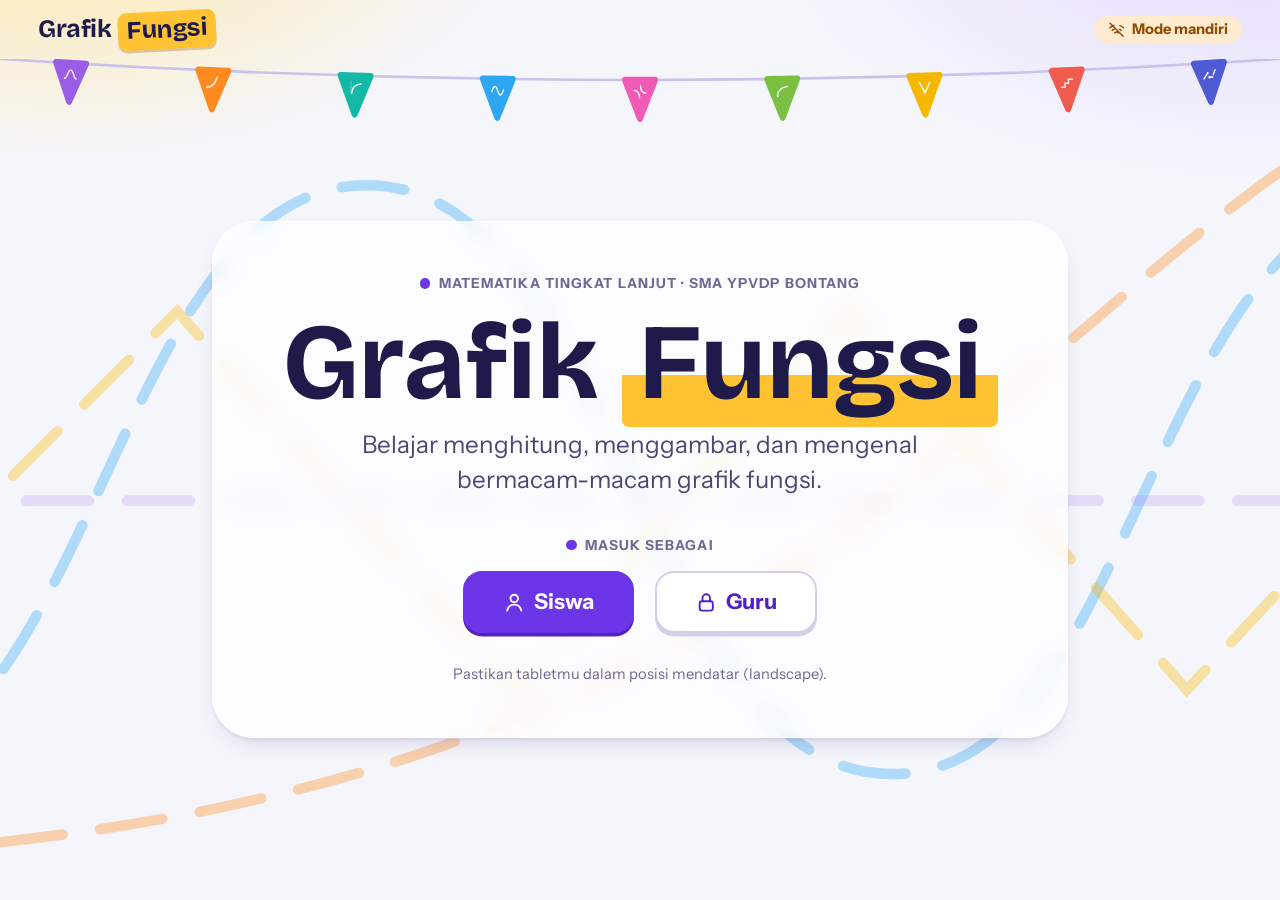
==== commit 718d9dbe: "Sidang presentasi v4: sesi dibuka guru, soal digerakkan penyaji, penilaian, rapor, catatan A4, ikon " ====
--- a/index.html
+++ b/index.html
@@ -7,6 +7,9 @@
 <meta name="theme-color" content="#F5F6FC">
 <meta name="mobile-web-app-capable" content="yes">
 <meta name="robots" content="noindex">
+<link rel="icon" type="image/svg+xml" href="[data-uri]">
+<link rel="icon" type="image/png" sizes="180x180" href="/ikon-180.png">
+<link rel="apple-touch-icon" href="/ikon-180.png">
 <title>Grafik Fungsi</title>
 <style>@font-face{font-family:"Bricolage";font-weight:700;font-display:swap;src:url([data-uri])}@font-face{font-family:"Bricolage";font-weight:400;font-display:swap;src:url([data-uri])}@font-face{font-family:"Instrument";font-weight:400;font-display:swap;src:url([data-uri]